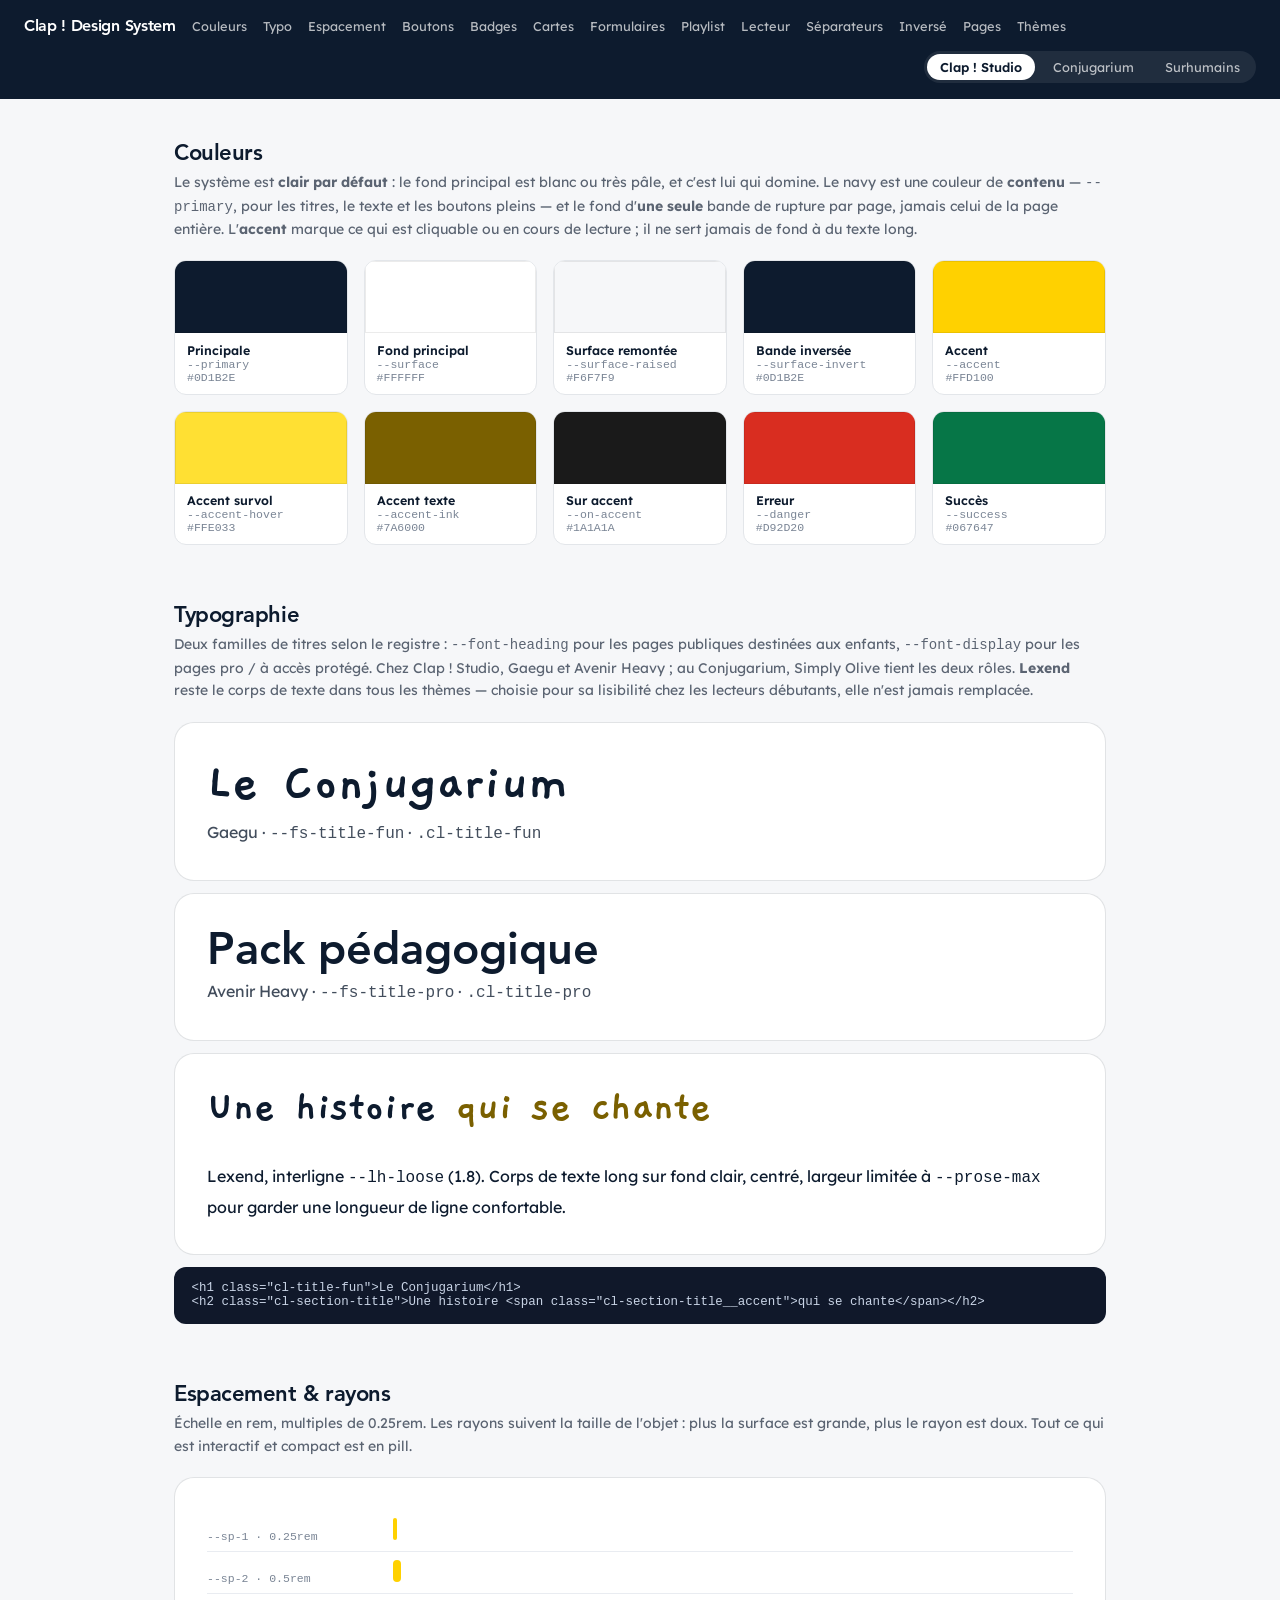
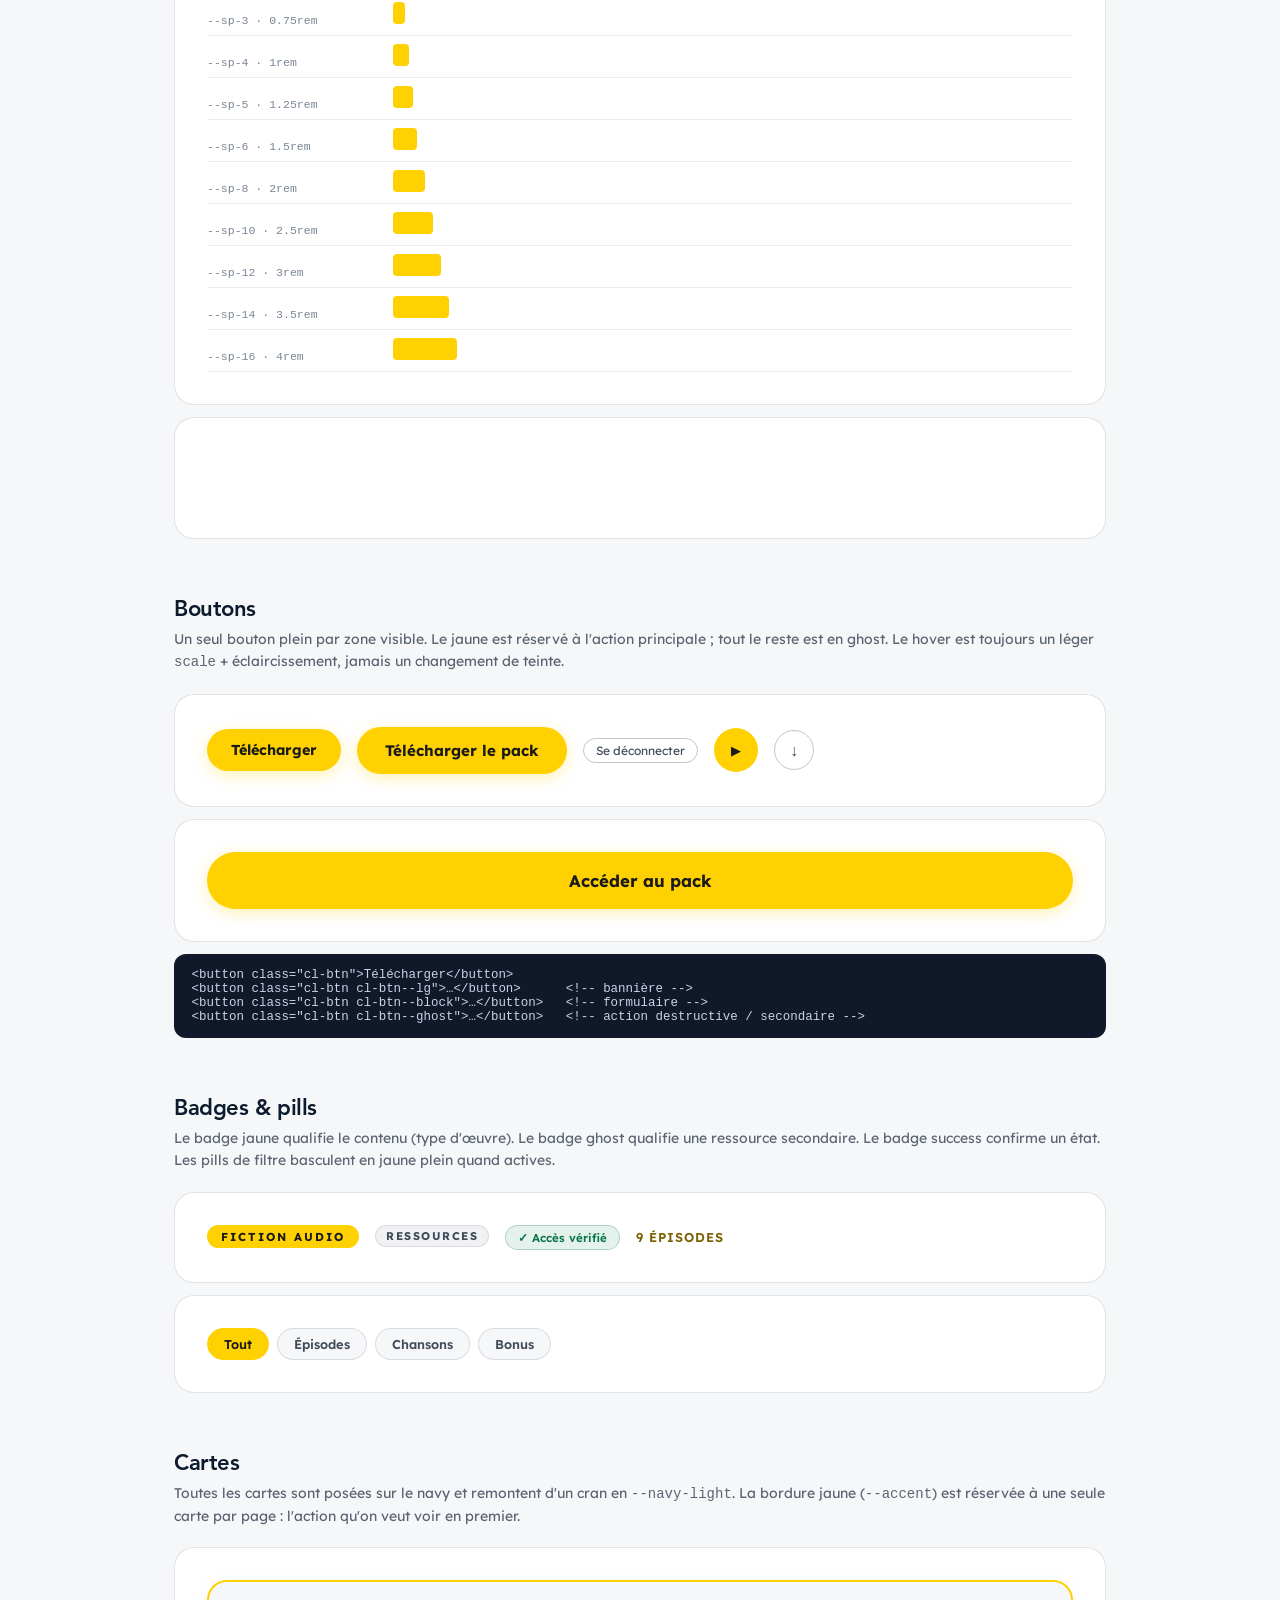
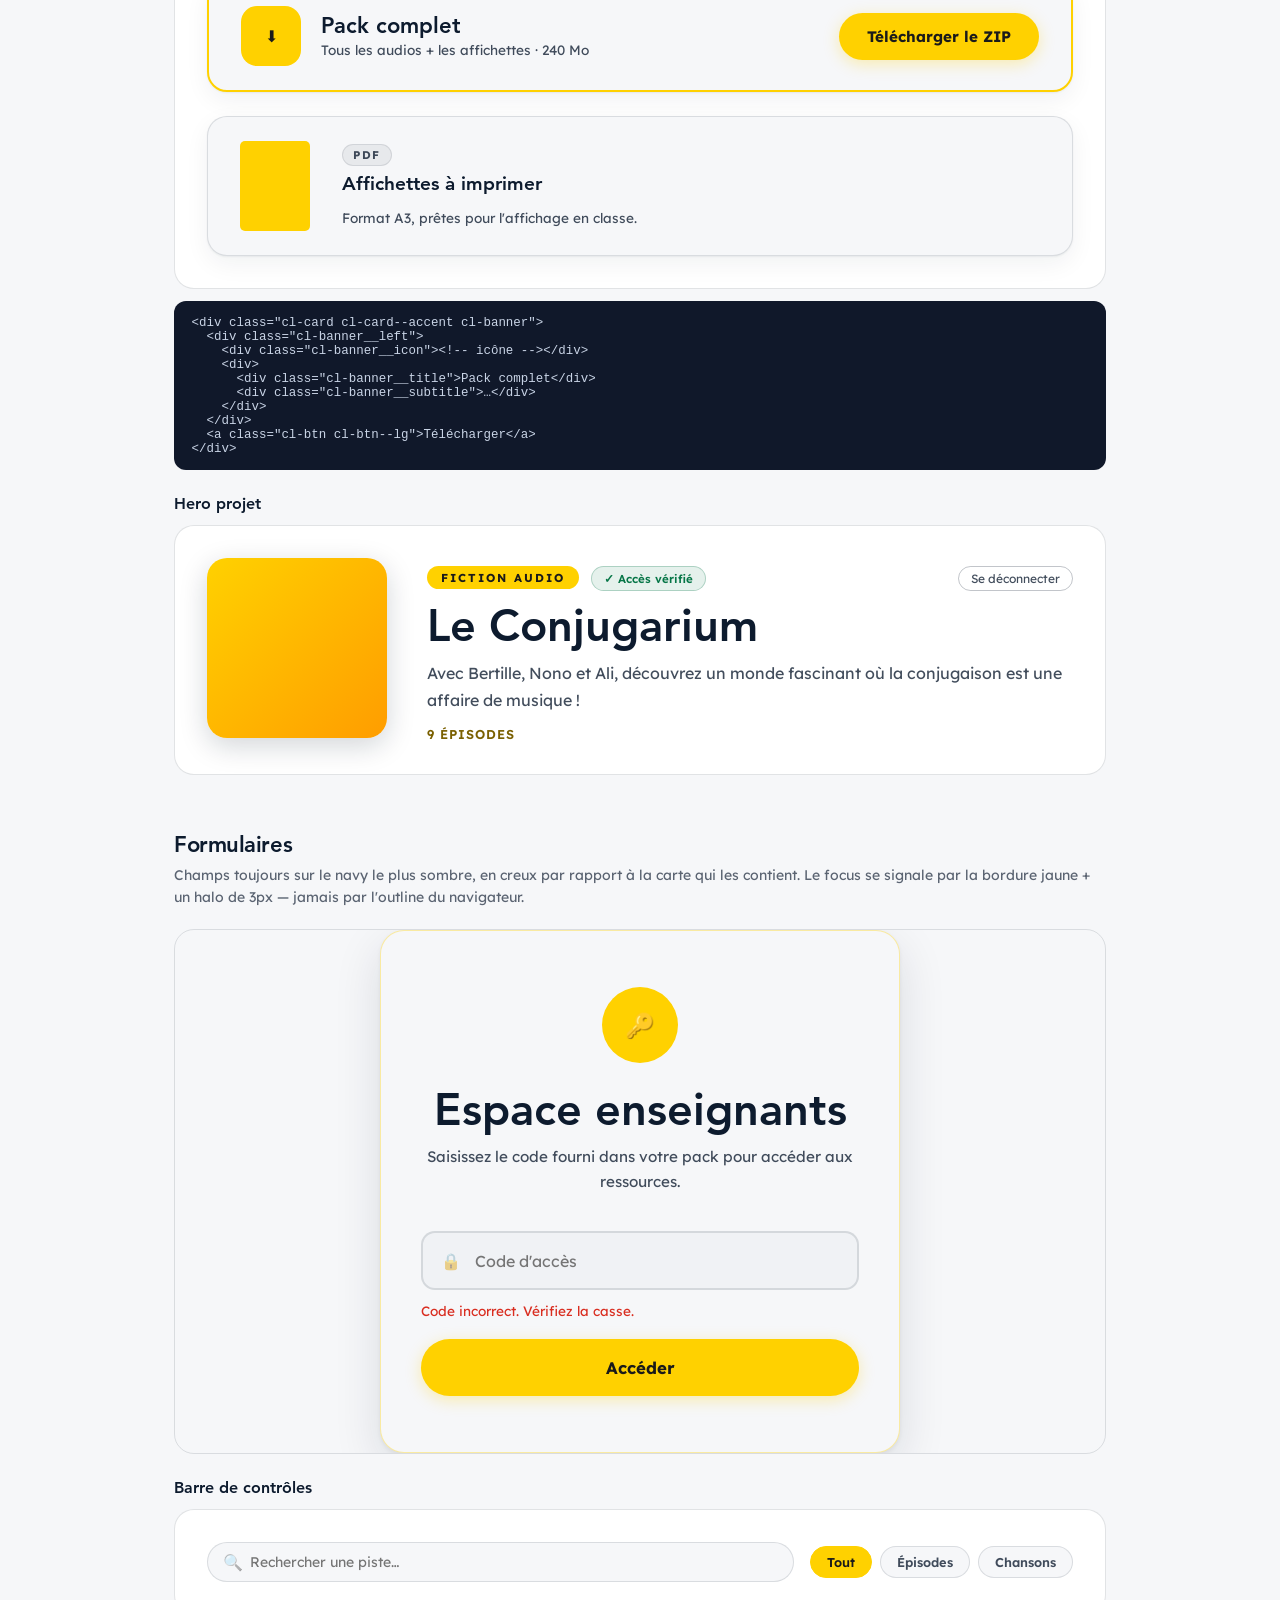
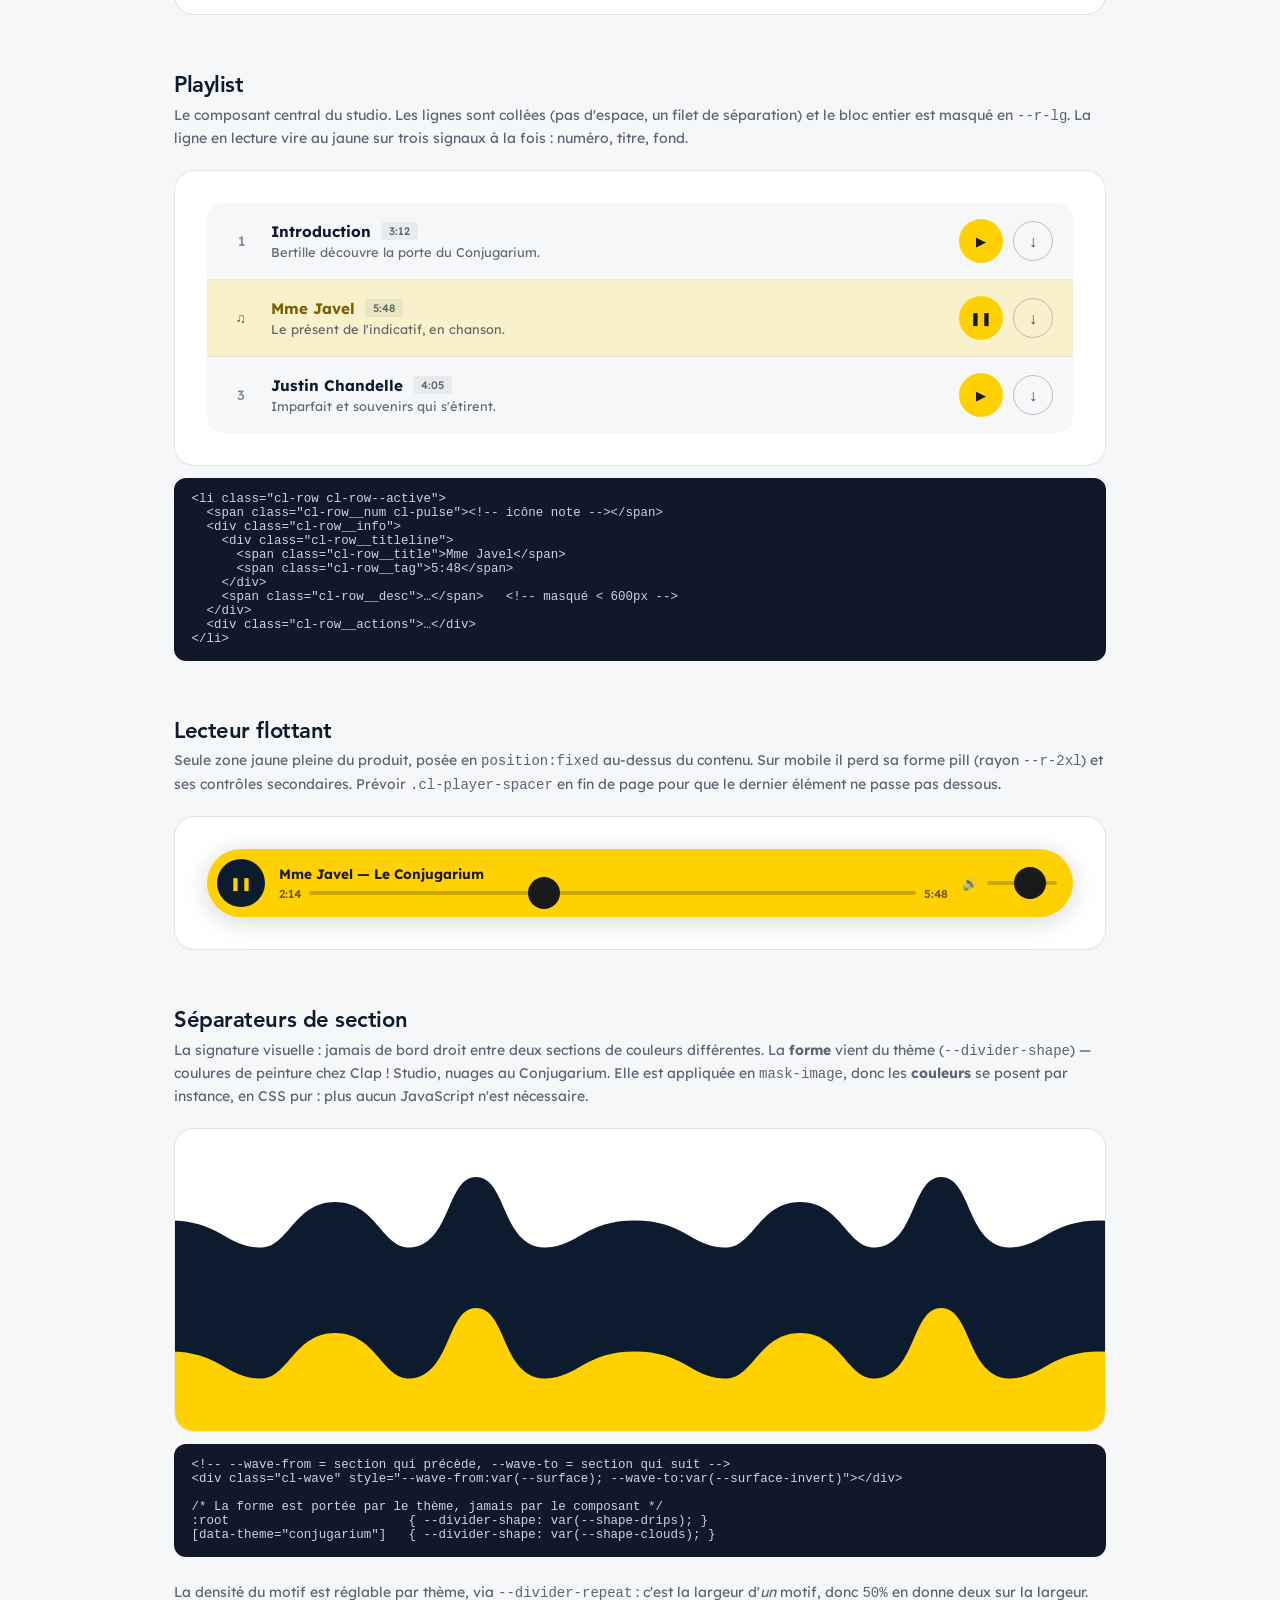
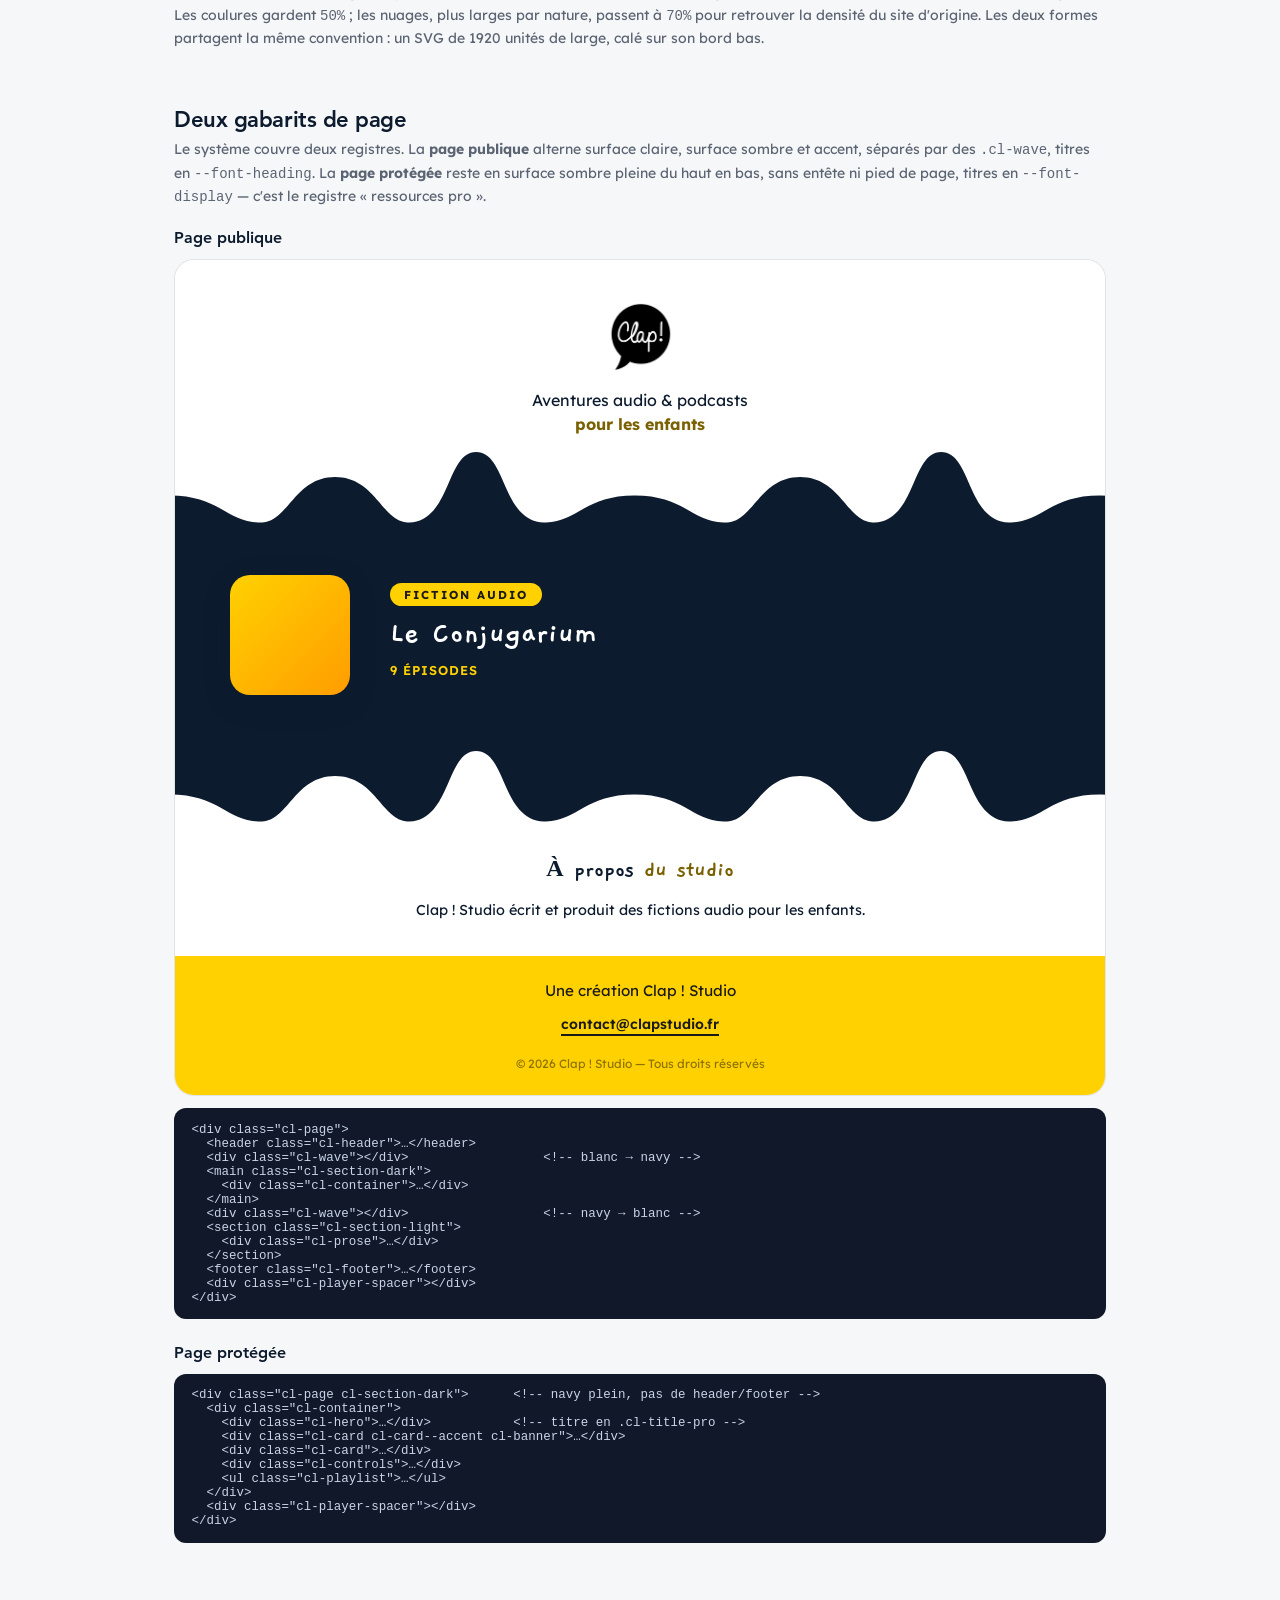
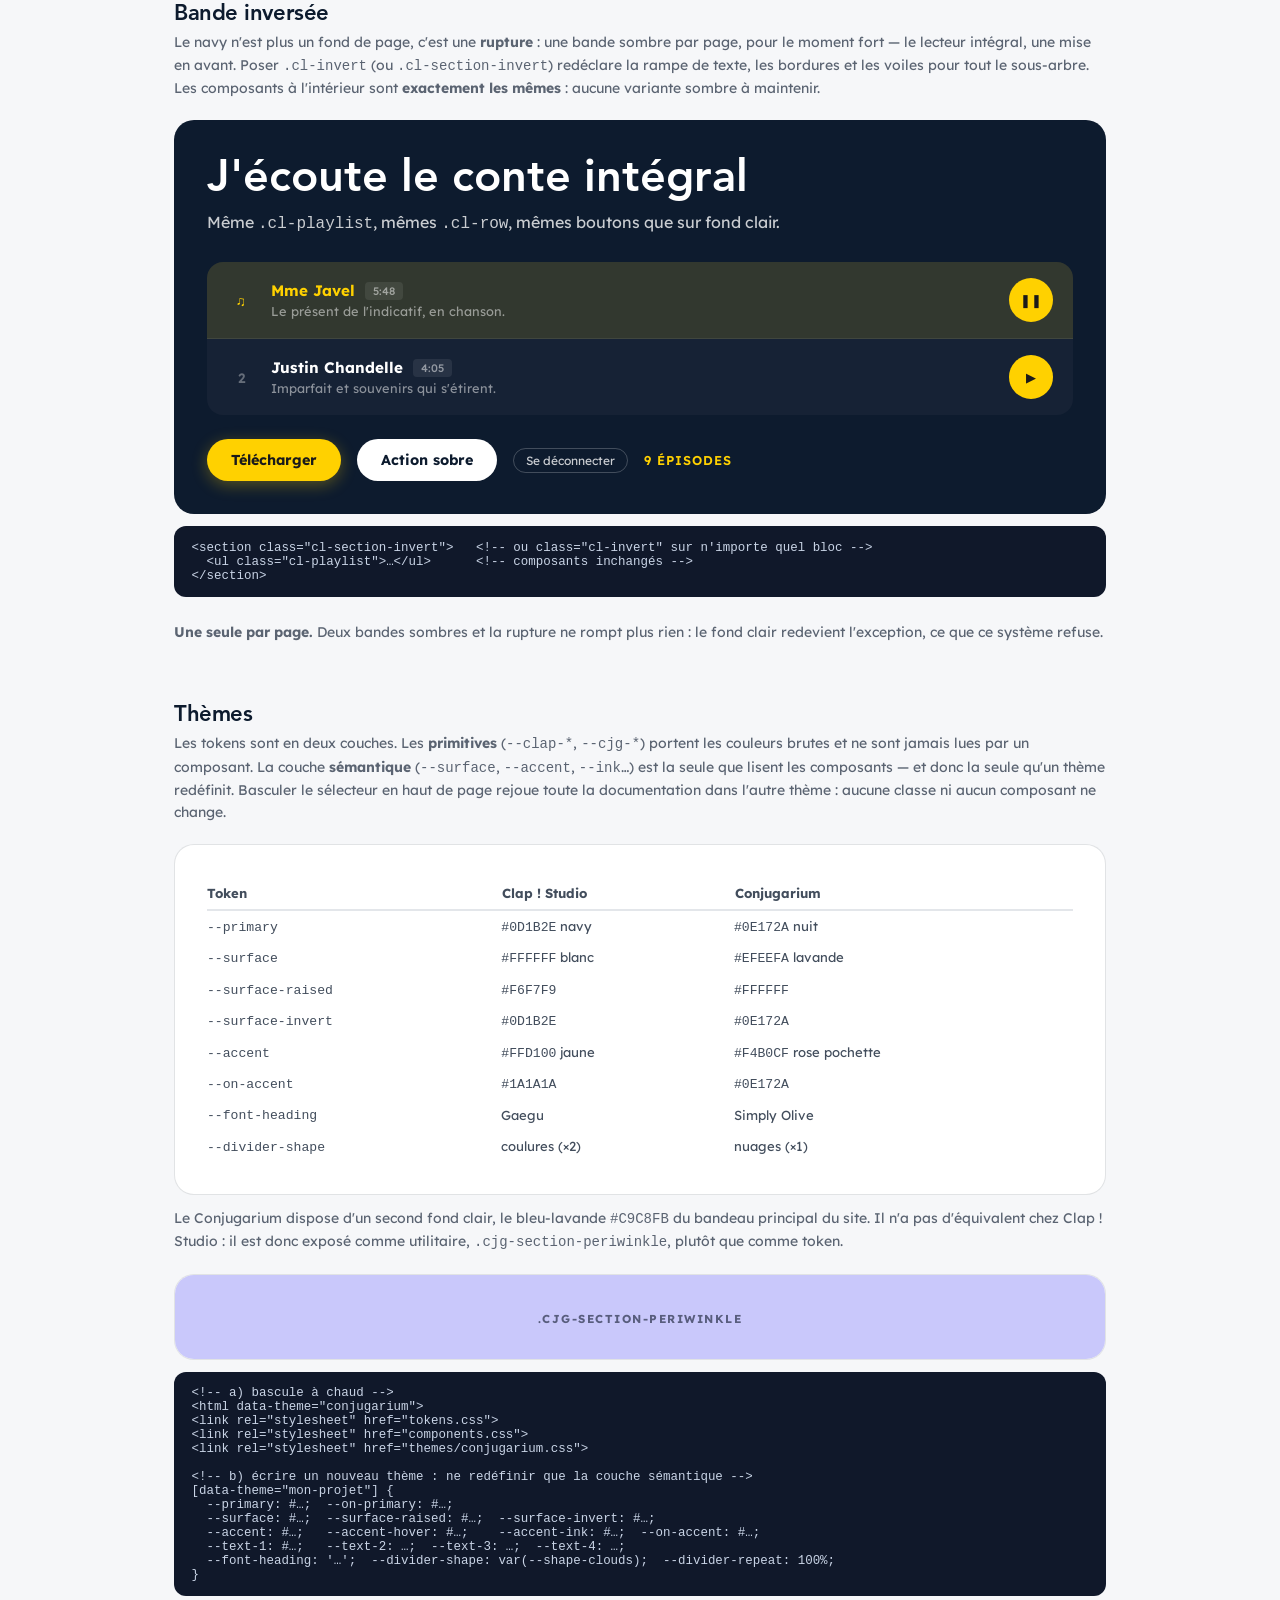
==== index.html @ c5af7ed8 "chore: init design system repo + thème Surhumains Premier commit du design system Clap ! Studio, ser" ====
<!doctype html>
<html lang="fr">
<head>
<meta charset="UTF-8" />
<meta name="viewport" content="width=device-width, initial-scale=1.0" />
<meta name="robots" content="noindex, nofollow" />
<script>
  // Le thème est décidé par l'URL, avant tout rendu :
  //   /             → Clap ! Studio      /conjugarium → Conjugarium
  (function () {
    var slug = location.pathname.replace(/\/+$/, '').split('/').pop().toLowerCase();
    // ?theme= sert de repli quand il n'y a pas de serveur (ouverture en file://)
    var q = (location.search.match(/[?&]theme=([^&]+)/) || [])[1];
    var theme = (q || slug) === 'conjugarium' ? 'conjugarium' : 'clap';
    document.documentElement.dataset.theme = theme;
    document.documentElement.dataset.page = theme;
  })();
</script>
<title>Clap ! Studio — Design System</title>
<meta name="description" content="Design system Clap ! Studio : couleurs, typographie et composants réutilisables pour les minisites et pages du studio." />
<link rel="canonical" href="https://clap-design-system.web.app/clap" />

<!-- Open Graph / partage (Facebook, Slack, iMessage…) -->
<meta property="og:type" content="website" />
<meta property="og:site_name" content="Clap ! Studio" />
<meta property="og:title" content="Clap ! Studio — Design System" />
<meta property="og:description" content="Couleurs, typographie et composants réutilisables pour les minisites et pages du studio." />
<meta property="og:url" content="https://clap-design-system.web.app/clap" />
<meta property="og:image" content="https://clap-design-system.web.app/assets/clap-logo.png" />
<meta property="og:image:width" content="512" />
<meta property="og:image:height" content="512" />

<!-- Twitter / X -->
<meta name="twitter:card" content="summary" />
<meta name="twitter:title" content="Clap ! Studio — Design System" />
<meta name="twitter:description" content="Couleurs, typographie et composants réutilisables pour les minisites et pages du studio." />
<meta name="twitter:image" content="https://clap-design-system.web.app/assets/clap-logo.png" />
<link rel="preconnect" href="https://fonts.googleapis.com" />
<link rel="preconnect" href="https://fonts.gstatic.com" crossorigin />
<link href="https://fonts.googleapis.com/css2?family=Lexend:wght@400;500;600;700&family=Gaegu:wght@700&display=swap" rel="stylesheet" />
<link rel="stylesheet" href="./tokens.css" />
<link rel="stylesheet" href="./components.css" />
<link rel="stylesheet" href="./themes/conjugarium.css" />
<style>
  /* Chrome de la page de styleguide — hors design system */
  body { background: #f6f7f9; }
  .sg-nav {
    position: sticky; top: 0; z-index: 200;
    background: #0D1B2E; color: #fff;
    padding: 1rem 1.5rem;
    display: flex; align-items: center; gap: 1rem; flex-wrap: wrap;
  }
  .sg-nav strong { font-family: 'Avenir Heavy','Lexend',sans-serif; letter-spacing: -0.02em; }
  .sg-nav a { color: rgba(255,255,255,.7); text-decoration: none; font-size: .8rem; }
  .sg-nav a:hover { color: #FFD100; }
  .sg-wrap { max-width: 980px; margin: 0 auto; padding: 2.5rem 1.5rem 6rem; }
  .sg-sec { margin-bottom: 3.5rem; }
  .sg-sec > h2 {
    font-family: 'Avenir Heavy','Lexend',sans-serif; font-size: 1.4rem; color: #0D1B2E;
    letter-spacing: -0.02em; margin-bottom: .35rem;
  }
  .sg-sec > p.sg-note { font-size: .875rem; color: #5b6472; margin-bottom: 1.25rem; line-height: 1.6; }
  .sg-demo {
    background: var(--surface); border: 1px solid var(--border-subtle);
    border-radius: 20px; padding: 2rem; margin-bottom: .75rem;
  }
  /* la bande sombre : .cl-invert pose ses propres tokens */
  .sg-demo--invert { border-color: transparent; }
  .sg-demo--light { background: var(--surface); border: 1px solid var(--border-subtle); }
  .sg-demo--yellow { background: var(--accent); }
  .sg-demo--flow { display: flex; flex-wrap: wrap; gap: 1rem; align-items: center; }
  .sg-demo--pad0 { padding: 0; overflow: hidden; }
  .sg-code {
    font-family: ui-monospace, SFMono-Regular, Menlo, monospace;
    font-size: .78rem; background: #10182a; color: #c9d4e6;
    padding: .9rem 1.1rem; border-radius: 12px; overflow-x: auto;
    white-space: pre; margin-bottom: 1.5rem;
  }
  .sg-swatches { display: grid; grid-template-columns: repeat(auto-fill, minmax(160px, 1fr)); gap: 1rem; }
  .sg-swatch { border: 1px solid #e3e6ea; border-radius: 12px; overflow: hidden; background: #fff; }
  .sg-swatch__chip { height: 72px; }
  .sg-swatch__body { padding: .6rem .75rem; }
  .sg-swatch__name { font-size: .78rem; font-weight: 600; color: #0D1B2E; }
  .sg-swatch__val { font-size: .72rem; color: #7a8595; font-family: ui-monospace, monospace; }
  .sg-scale-row { display: flex; align-items: baseline; gap: 1rem; padding: .5rem 0; border-bottom: 1px solid #e9ecf1; }
  .sg-scale-row code { font-size: .72rem; color: #7a8595; width: 170px; flex-shrink: 0; font-family: ui-monospace, monospace; }
  .sg-bar { height: 22px; background: var(--accent); border-radius: 4px; }
  .sg-theme { margin-left: auto; display: flex; gap: .35rem; background: rgba(255,255,255,.08); padding: 3px; border-radius: 50px; }
  .sg-theme__btn {
    border: none; background: transparent; color: rgba(255,255,255,.65);
    font: inherit; font-size: .75rem; padding: .3rem .8rem; border-radius: 50px;
    cursor: pointer; text-decoration: none; display: inline-block;
  }
  .sg-nav .sg-theme__btn--on { background: #fff; color: #0D1B2E; font-weight: 600; }
  @media (max-width: 600px) { .sg-demo { padding: 1.25rem; } .sg-theme { margin-left: 0; } }
</style>
</head>
<body>

<nav class="sg-nav">
  <strong>Clap ! Design System</strong>
  <a href="#couleurs">Couleurs</a>
  <a href="#typo">Typo</a>
  <a href="#espacement">Espacement</a>
  <a href="#boutons">Boutons</a>
  <a href="#badges">Badges</a>
  <a href="#cartes">Cartes</a>
  <a href="#formulaires">Formulaires</a>
  <a href="#playlist">Playlist</a>
  <a href="#player">Lecteur</a>
  <a href="#wave">Séparateurs</a>
  <a href="#invert">Inversé</a>
  <a href="#pages">Pages</a>
  <a href="#themes">Thèmes</a>
  <div class="sg-theme">
    <a class="sg-theme__btn" href="/clap" data-page-link="clap">Clap ! Studio</a>
    <a class="sg-theme__btn" href="/conjugarium" data-page-link="conjugarium">Conjugarium</a>
    <a class="sg-theme__btn" href="/surhumains" data-page-link="surhumains">Surhumains</a>
  </div>
</nav>

<div class="sg-wrap">

<!-- ══════════ COULEURS ══════════ -->
<section class="sg-sec" id="couleurs">
  <h2>Couleurs</h2>
  <p class="sg-note">Le système est <strong>clair par défaut</strong> : le fond principal est blanc ou très pâle, et c'est lui qui domine. Le navy est une couleur de <strong>contenu</strong> — <code>--primary</code>, pour les titres, le texte et les boutons pleins — et le fond d'<strong>une seule</strong> bande de rupture par page, jamais celui de la page entière. L'<strong>accent</strong> marque ce qui est cliquable ou en cours de lecture ; il ne sert jamais de fond à du texte long.</p>
  <div class="sg-swatches" id="sg-swatches"></div>
</section>

<!-- ══════════ TYPOGRAPHIE ══════════ -->
<section class="sg-sec" id="typo">
  <h2>Typographie</h2>
  <p class="sg-note">Deux familles de titres selon le registre : <code>--font-heading</code> pour les pages publiques destinées aux enfants, <code>--font-display</code> pour les pages pro / à accès protégé. Chez Clap ! Studio, Gaegu et Avenir Heavy ; au Conjugarium, Simply Olive tient les deux rôles. <strong>Lexend</strong> reste le corps de texte dans tous les thèmes — choisie pour sa lisibilité chez les lecteurs débutants, elle n'est jamais remplacée.</p>
  <div class="sg-demo">
    <h1 class="cl-title-fun">Le Conjugarium</h1>
    <p class="cl-desc" style="margin-top:.5rem"><span data-font-of=".cl-title-fun">—</span> · <code>--fs-title-fun</code> · <code>.cl-title-fun</code></p>
  </div>
  <div class="sg-demo">
    <h1 class="cl-title-pro">Pack pédagogique</h1>
    <p class="cl-desc" style="margin-top:.5rem"><span data-font-of=".cl-title-pro">—</span> · <code>--fs-title-pro</code> · <code>.cl-title-pro</code></p>
  </div>
  <div class="sg-demo sg-demo--light">
    <h2 class="cl-section-title">Une histoire <span class="cl-section-title__accent">qui se chante</span></h2>
    <p class="cl-text"><span data-font-of=".cl-text">—</span>, interligne <code>--lh-loose</code> (1.8). Corps de texte long sur fond clair, centré, largeur limitée à <code>--prose-max</code> pour garder une longueur de ligne confortable.</p>
  </div>
  <div class="sg-code">&lt;h1 class="cl-title-fun"&gt;Le Conjugarium&lt;/h1&gt;
&lt;h2 class="cl-section-title"&gt;Une histoire &lt;span class="cl-section-title__accent"&gt;qui se chante&lt;/span&gt;&lt;/h2&gt;</div>
</section>

<!-- ══════════ ESPACEMENT & RAYONS ══════════ -->
<section class="sg-sec" id="espacement">
  <h2>Espacement &amp; rayons</h2>
  <p class="sg-note">Échelle en rem, multiples de 0.25rem. Les rayons suivent la taille de l'objet : plus la surface est grande, plus le rayon est doux. Tout ce qui est interactif et compact est en pill.</p>
  <div class="sg-demo sg-demo--light" id="sg-scale"></div>
  <div class="sg-demo sg-demo--flow sg-demo--light">
    <div style="width:80px;height:56px;background:var(--surface);border-radius:var(--r-md)"></div>
    <div style="width:80px;height:56px;background:var(--surface);border-radius:var(--r-lg)"></div>
    <div style="width:80px;height:56px;background:var(--surface);border-radius:var(--r-xl)"></div>
    <div style="width:80px;height:56px;background:var(--surface);border-radius:var(--r-2xl)"></div>
    <div style="width:120px;height:56px;background:var(--surface);border-radius:var(--r-pill)"></div>
    <div style="width:56px;height:56px;background:var(--surface);border-radius:var(--r-round)"></div>
  </div>
</section>

<!-- ══════════ BOUTONS ══════════ -->
<section class="sg-sec" id="boutons">
  <h2>Boutons</h2>
  <p class="sg-note">Un seul bouton plein par zone visible. Le jaune est réservé à l'action principale ; tout le reste est en ghost. Le hover est toujours un léger <code>scale</code> + éclaircissement, jamais un changement de teinte.</p>
  <div class="sg-demo sg-demo--flow sg-demo--light">
    <button class="cl-btn">Télécharger</button>
    <button class="cl-btn cl-btn--lg">Télécharger le pack</button>
    <button class="cl-btn cl-btn--ghost">Se déconnecter</button>
    <button class="cl-icon-btn" aria-label="Lecture">▶</button>
    <a class="cl-icon-btn cl-icon-btn--outline" href="#" aria-label="Télécharger">↓</a>
  </div>
  <div class="sg-demo"><button class="cl-btn cl-btn--block">Accéder au pack</button></div>
  <div class="sg-code">&lt;button class="cl-btn"&gt;Télécharger&lt;/button&gt;
&lt;button class="cl-btn cl-btn--lg"&gt;…&lt;/button&gt;      &lt;!-- bannière --&gt;
&lt;button class="cl-btn cl-btn--block"&gt;…&lt;/button&gt;   &lt;!-- formulaire --&gt;
&lt;button class="cl-btn cl-btn--ghost"&gt;…&lt;/button&gt;   &lt;!-- action destructive / secondaire --&gt;</div>
</section>

<!-- ══════════ BADGES ══════════ -->
<section class="sg-sec" id="badges">
  <h2>Badges &amp; pills</h2>
  <p class="sg-note">Le badge jaune qualifie le contenu (type d'œuvre). Le badge ghost qualifie une ressource secondaire. Le badge success confirme un état. Les pills de filtre basculent en jaune plein quand actives.</p>
  <div class="sg-demo sg-demo--flow sg-demo--light">
    <span class="cl-badge">Fiction audio</span>
    <span class="cl-badge cl-badge--ghost">Ressources</span>
    <span class="cl-badge cl-badge--success">✓ Accès vérifié</span>
    <span class="cl-meta">9 épisodes</span>
  </div>
  <div class="sg-demo">
    <div class="cl-pills">
      <button class="cl-pill cl-pill--active">Tout</button>
      <button class="cl-pill">Épisodes</button>
      <button class="cl-pill">Chansons</button>
      <button class="cl-pill">Bonus</button>
    </div>
  </div>
</section>

<!-- ══════════ CARTES ══════════ -->
<section class="sg-sec" id="cartes">
  <h2>Cartes</h2>
  <p class="sg-note">Toutes les cartes sont posées sur le navy et remontent d'un cran en <code>--navy-light</code>. La bordure jaune (<code>--accent</code>) est réservée à une seule carte par page : l'action qu'on veut voir en premier.</p>

  <div class="sg-demo">
    <div class="cl-card cl-card--accent cl-banner" style="margin-bottom:1.5rem">
      <div class="cl-banner__left">
        <div class="cl-banner__icon">⬇</div>
        <div>
          <div class="cl-banner__title">Pack complet</div>
          <div class="cl-banner__subtitle">Tous les audios + les affichettes · 240 Mo</div>
        </div>
      </div>
      <a class="cl-btn cl-btn--lg" href="#">Télécharger le ZIP</a>
    </div>

    <div class="cl-card" style="display:flex;align-items:center;gap:2rem">
      <div style="width:70px;height:90px;background:var(--accent);border-radius:5px;flex-shrink:0"></div>
      <div style="display:flex;flex-direction:column;gap:.5rem">
        <span class="cl-badge cl-badge--ghost">PDF</span>
        <div class="cl-banner__title" style="font-size:var(--fs-lg)">Affichettes à imprimer</div>
        <p class="cl-desc" style="font-size:.85rem">Format A3, prêtes pour l'affichage en classe.</p>
      </div>
    </div>
  </div>
  <div class="sg-code">&lt;div class="cl-card cl-card--accent cl-banner"&gt;
  &lt;div class="cl-banner__left"&gt;
    &lt;div class="cl-banner__icon"&gt;&lt;!-- icône --&gt;&lt;/div&gt;
    &lt;div&gt;
      &lt;div class="cl-banner__title"&gt;Pack complet&lt;/div&gt;
      &lt;div class="cl-banner__subtitle"&gt;…&lt;/div&gt;
    &lt;/div&gt;
  &lt;/div&gt;
  &lt;a class="cl-btn cl-btn--lg"&gt;Télécharger&lt;/a&gt;
&lt;/div&gt;</div>

  <h3 style="font-family:'Avenir Heavy','Lexend',sans-serif;font-size:1rem;color:#0D1B2E;margin-bottom:.75rem">Hero projet</h3>
  <div class="sg-demo">
    <div class="cl-hero" style="margin-bottom:0">
      <div class="cl-hero__cover" style="background:linear-gradient(135deg,var(--accent),#ff9d00)"></div>
      <div class="cl-hero__info">
        <div class="cl-hero__badges">
          <span class="cl-badge">Fiction audio</span>
          <span class="cl-badge cl-badge--success">✓ Accès vérifié</span>
          <button class="cl-btn cl-btn--ghost">Se déconnecter</button>
        </div>
        <h1 class="cl-title-pro">Le Conjugarium</h1>
        <p class="cl-desc">Avec Bertille, Nono et Ali, découvrez un monde fascinant où la conjugaison est une affaire de musique !</p>
        <span class="cl-meta">9 épisodes</span>
      </div>
    </div>
  </div>
</section>

<!-- ══════════ FORMULAIRES ══════════ -->
<section class="sg-sec" id="formulaires">
  <h2>Formulaires</h2>
  <p class="sg-note">Champs toujours sur le navy le plus sombre, en creux par rapport à la carte qui les contient. Le focus se signale par la bordure jaune + un halo de 3px — jamais par l'outline du navigateur.</p>
  <div class="sg-demo sg-demo--pad0" style="background:transparent">
    <div class="cl-card cl-card--auth" style="margin:0 auto">
      <div style="width:76px;height:76px;margin:0 auto 1.5rem;border-radius:50%;background:var(--accent);color:var(--on-accent);display:flex;align-items:center;justify-content:center;box-shadow:var(--shadow-yellow-lg);font-size:1.5rem">🔑</div>
      <h2 class="cl-title-pro" style="margin:.75rem 0">Espace enseignants</h2>
      <p class="cl-desc" style="font-size:.95rem;margin-bottom:2.25rem">Saisissez le code fourni dans votre pack pour accéder aux ressources.</p>
      <form class="cl-form" onsubmit="return false">
        <div class="cl-field">
          <span class="cl-field__icon">🔒</span>
          <input class="cl-input" type="password" placeholder="Code d'accès" />
        </div>
        <p class="cl-error">Code incorrect. Vérifiez la casse.</p>
        <button class="cl-btn cl-btn--block" type="submit">Accéder</button>
      </form>
    </div>
  </div>

  <h3 style="font-family:'Avenir Heavy','Lexend',sans-serif;font-size:1rem;color:#0D1B2E;margin:1.5rem 0 .75rem">Barre de contrôles</h3>
  <div class="sg-demo">
    <div class="cl-controls" style="margin-bottom:0">
      <div class="cl-search">
        <span class="cl-search__icon">🔍</span>
        <input class="cl-search__input" type="search" placeholder="Rechercher une piste…" />
      </div>
      <div class="cl-pills">
        <button class="cl-pill cl-pill--active">Tout</button>
        <button class="cl-pill">Épisodes</button>
        <button class="cl-pill">Chansons</button>
      </div>
    </div>
  </div>
</section>

<!-- ══════════ PLAYLIST ══════════ -->
<section class="sg-sec" id="playlist">
  <h2>Playlist</h2>
  <p class="sg-note">Le composant central du studio. Les lignes sont collées (pas d'espace, un filet de séparation) et le bloc entier est masqué en <code>--r-lg</code>. La ligne en lecture vire au jaune sur trois signaux à la fois : numéro, titre, fond.</p>
  <div class="sg-demo">
    <ul class="cl-playlist" style="margin-bottom:0">
      <li class="cl-row">
        <span class="cl-row__num">1</span>
        <div class="cl-row__info">
          <div class="cl-row__titleline">
            <span class="cl-row__title">Introduction</span>
            <span class="cl-row__tag">3:12</span>
          </div>
          <span class="cl-row__desc">Bertille découvre la porte du Conjugarium.</span>
        </div>
        <div class="cl-row__actions">
          <button class="cl-icon-btn" aria-label="Lecture">▶</button>
          <a class="cl-icon-btn cl-icon-btn--outline" href="#" aria-label="Télécharger">↓</a>
        </div>
      </li>
      <li class="cl-row cl-row--active">
        <span class="cl-row__num cl-pulse">♫</span>
        <div class="cl-row__info">
          <div class="cl-row__titleline">
            <span class="cl-row__title">Mme Javel</span>
            <span class="cl-row__tag">5:48</span>
          </div>
          <span class="cl-row__desc">Le présent de l'indicatif, en chanson.</span>
        </div>
        <div class="cl-row__actions">
          <button class="cl-icon-btn" aria-label="Pause">❚❚</button>
          <a class="cl-icon-btn cl-icon-btn--outline" href="#" aria-label="Télécharger">↓</a>
        </div>
      </li>
      <li class="cl-row">
        <span class="cl-row__num">3</span>
        <div class="cl-row__info">
          <div class="cl-row__titleline">
            <span class="cl-row__title">Justin Chandelle</span>
            <span class="cl-row__tag">4:05</span>
          </div>
          <span class="cl-row__desc">Imparfait et souvenirs qui s'étirent.</span>
        </div>
        <div class="cl-row__actions">
          <button class="cl-icon-btn" aria-label="Lecture">▶</button>
          <a class="cl-icon-btn cl-icon-btn--outline" href="#" aria-label="Télécharger">↓</a>
        </div>
      </li>
    </ul>
  </div>
  <div class="sg-code">&lt;li class="cl-row cl-row--active"&gt;
  &lt;span class="cl-row__num cl-pulse"&gt;&lt;!-- icône note --&gt;&lt;/span&gt;
  &lt;div class="cl-row__info"&gt;
    &lt;div class="cl-row__titleline"&gt;
      &lt;span class="cl-row__title"&gt;Mme Javel&lt;/span&gt;
      &lt;span class="cl-row__tag"&gt;5:48&lt;/span&gt;
    &lt;/div&gt;
    &lt;span class="cl-row__desc"&gt;…&lt;/span&gt;   &lt;!-- masqué &lt; 600px --&gt;
  &lt;/div&gt;
  &lt;div class="cl-row__actions"&gt;…&lt;/div&gt;
&lt;/li&gt;</div>
</section>

<!-- ══════════ LECTEUR ══════════ -->
<section class="sg-sec" id="player">
  <h2>Lecteur flottant</h2>
  <p class="sg-note">Seule zone jaune pleine du produit, posée en <code>position:fixed</code> au-dessus du contenu. Sur mobile il perd sa forme pill (rayon <code>--r-2xl</code>) et ses contrôles secondaires. Prévoir <code>.cl-player-spacer</code> en fin de page pour que le dernier élément ne passe pas dessous.</p>
  <div class="sg-demo sg-demo--light">
    <div class="cl-player" style="position:static;transform:none;width:100%">
      <div class="cl-player__inner">
        <button class="cl-player__play" aria-label="Pause">❚❚</button>
        <div class="cl-player__meta">
          <div class="cl-player__title">Mme Javel — Le Conjugarium</div>
          <div class="cl-player__progress">
            <span class="cl-player__time">2:14</span>
            <input class="cl-range" type="range" value="38" aria-label="Progression" />
            <span class="cl-player__time">5:48</span>
          </div>
        </div>
        <div class="cl-player__side">
          <button class="cl-player__iconbtn" aria-label="Volume">🔊</button>
          <input class="cl-range cl-range--volume" type="range" value="70" aria-label="Volume" />
        </div>
      </div>
    </div>
  </div>
</section>

<!-- ══════════ COULURES ══════════ -->
<section class="sg-sec" id="wave">
  <h2>Séparateurs de section</h2>
  <p class="sg-note">La signature visuelle : jamais de bord droit entre deux sections de couleurs différentes. La <strong>forme</strong> vient du thème (<code>--divider-shape</code>) — coulures de peinture chez Clap ! Studio, nuages au Conjugarium. Elle est appliquée en <code>mask-image</code>, donc les <strong>couleurs</strong> se posent par instance, en CSS pur : plus aucun JavaScript n'est nécessaire.</p>
  <div class="sg-demo sg-demo--pad0 sg-demo--light">
    <div style="background:var(--surface);height:48px"></div>
    <div class="cl-wave" style="--wave-from:var(--surface); --wave-to:var(--surface-invert)"></div>
    <div style="background:var(--surface-invert);height:56px"></div>
    <div class="cl-wave" style="--wave-from:var(--surface-invert); --wave-to:var(--accent)"></div>
    <div style="background:var(--accent);height:48px"></div>
  </div>
  <div class="sg-code">&lt;!-- --wave-from = section qui précède, --wave-to = section qui suit --&gt;
&lt;div class="cl-wave" style="--wave-from:var(--surface); --wave-to:var(--surface-invert)"&gt;&lt;/div&gt;

/* La forme est portée par le thème, jamais par le composant */
:root                        { --divider-shape: var(--shape-drips); }
[data-theme="conjugarium"]   { --divider-shape: var(--shape-clouds); }</div>
  <p class="sg-note">La densité du motif est réglable par thème, via <code>--divider-repeat</code> : c'est la largeur d'<em>un</em> motif, donc <code>50%</code> en donne deux sur la largeur. Les coulures gardent <code>50%</code> ; les nuages, plus larges par nature, passent à <code>70%</code> pour retrouver la densité du site d'origine. Les deux formes partagent la même convention : un SVG de 1920 unités de large, calé sur son bord bas.</p>
</section>

<!-- ══════════ PAGES ══════════ -->
<section class="sg-sec" id="pages">
  <h2>Deux gabarits de page</h2>
  <p class="sg-note">Le système couvre deux registres. La <strong>page publique</strong> alterne surface claire, surface sombre et accent, séparés par des <code>.cl-wave</code>, titres en <code>--font-heading</code>. La <strong>page protégée</strong> reste en surface sombre pleine du haut en bas, sans entête ni pied de page, titres en <code>--font-display</code> — c'est le registre « ressources pro ».</p>

  <h3 style="font-family:'Avenir Heavy','Lexend',sans-serif;font-size:1rem;color:#0D1B2E;margin-bottom:.75rem">Page publique</h3>
  <div class="sg-demo sg-demo--pad0 sg-demo--light">
    <header class="cl-header" style="padding-bottom:1rem;background:var(--surface)">
      <img src="./assets/clap-logo.png" alt="Clap !" width="72" height="72" />
      <p class="cl-tagline">Aventures audio &amp; podcasts<br /><span class="cl-tagline__accent">pour les enfants</span></p>
    </header>
    <div class="cl-wave" style="--wave-from:var(--surface); --wave-to:var(--surface-invert)"></div>
    <div class="cl-section-invert cl-invert" style="padding-bottom:2rem">
      <div class="cl-container">
        <div class="cl-hero" style="margin-bottom:1.5rem">
          <div class="cl-hero__cover" style="width:120px;height:120px;background:linear-gradient(135deg,var(--accent),#ff9d00)"></div>
          <div class="cl-hero__info">
            <span class="cl-badge">Fiction audio</span>
            <h1 class="cl-title-fun" style="font-size:2rem">Le Conjugarium</h1>
            <span class="cl-meta">9 épisodes</span>
          </div>
        </div>
      </div>
    </div>
    <div class="cl-wave" style="--wave-from:var(--surface-invert); --wave-to:var(--surface)"></div>
    <section class="cl-section-light" style="padding:2rem 1.5rem">
      <div class="cl-prose">
        <h2 class="cl-section-title" style="font-size:1.5rem;margin-bottom:1rem">À propos <span class="cl-section-title__accent">du studio</span></h2>
        <p class="cl-text" style="font-size:.9rem">Clap ! Studio écrit et produit des fictions audio pour les enfants.</p>
      </div>
    </section>
    <footer class="cl-footer" style="padding:1.5rem 1rem">
      <p class="cl-footer__tagline">Une création Clap ! Studio</p>
      <a class="cl-footer__link" href="#">contact@clapstudio.fr</a>
      <p class="cl-footer__legal">© 2026 Clap ! Studio — Tous droits réservés</p>
    </footer>
  </div>
  <div class="sg-code">&lt;div class="cl-page"&gt;
  &lt;header class="cl-header"&gt;…&lt;/header&gt;
  &lt;div class="cl-wave"&gt;&lt;/div&gt;                  &lt;!-- blanc → navy --&gt;
  &lt;main class="cl-section-dark"&gt;
    &lt;div class="cl-container"&gt;…&lt;/div&gt;
  &lt;/main&gt;
  &lt;div class="cl-wave"&gt;&lt;/div&gt;                  &lt;!-- navy → blanc --&gt;
  &lt;section class="cl-section-light"&gt;
    &lt;div class="cl-prose"&gt;…&lt;/div&gt;
  &lt;/section&gt;
  &lt;footer class="cl-footer"&gt;…&lt;/footer&gt;
  &lt;div class="cl-player-spacer"&gt;&lt;/div&gt;
&lt;/div&gt;</div>

  <h3 style="font-family:'Avenir Heavy','Lexend',sans-serif;font-size:1rem;color:#0D1B2E;margin-bottom:.75rem">Page protégée</h3>
  <div class="sg-code">&lt;div class="cl-page cl-section-dark"&gt;      &lt;!-- navy plein, pas de header/footer --&gt;
  &lt;div class="cl-container"&gt;
    &lt;div class="cl-hero"&gt;…&lt;/div&gt;           &lt;!-- titre en .cl-title-pro --&gt;
    &lt;div class="cl-card cl-card--accent cl-banner"&gt;…&lt;/div&gt;
    &lt;div class="cl-card"&gt;…&lt;/div&gt;
    &lt;div class="cl-controls"&gt;…&lt;/div&gt;
    &lt;ul class="cl-playlist"&gt;…&lt;/ul&gt;
  &lt;/div&gt;
  &lt;div class="cl-player-spacer"&gt;&lt;/div&gt;
&lt;/div&gt;</div>
</section>

<!-- ══════════ BANDE INVERSÉE ══════════ -->
<section class="sg-sec" id="invert">
  <h2>Bande inversée</h2>
  <p class="sg-note">Le navy n'est plus un fond de page, c'est une <strong>rupture</strong> : une bande sombre par page, pour le moment fort — le lecteur intégral, une mise en avant. Poser <code>.cl-invert</code> (ou <code>.cl-section-invert</code>) redéclare la rampe de texte, les bordures et les voiles pour tout le sous-arbre. Les composants à l'intérieur sont <strong>exactement les mêmes</strong> : aucune variante sombre à maintenir.</p>

  <div class="sg-demo sg-demo--invert cl-invert" style="border-radius:20px">
    <h2 class="cl-title-pro" style="margin-bottom:.75rem">J'écoute le conte intégral</h2>
    <p class="cl-desc" style="margin-bottom:1.5rem">Même <code>.cl-playlist</code>, mêmes <code>.cl-row</code>, mêmes boutons que sur fond clair.</p>
    <ul class="cl-playlist" style="margin-bottom:1.5rem">
      <li class="cl-row cl-row--active">
        <span class="cl-row__num cl-pulse">♫</span>
        <div class="cl-row__info">
          <div class="cl-row__titleline"><span class="cl-row__title">Mme Javel</span><span class="cl-row__tag">5:48</span></div>
          <span class="cl-row__desc">Le présent de l'indicatif, en chanson.</span>
        </div>
        <div class="cl-row__actions"><button class="cl-icon-btn" aria-label="Pause">❚❚</button></div>
      </li>
      <li class="cl-row">
        <span class="cl-row__num">2</span>
        <div class="cl-row__info">
          <div class="cl-row__titleline"><span class="cl-row__title">Justin Chandelle</span><span class="cl-row__tag">4:05</span></div>
          <span class="cl-row__desc">Imparfait et souvenirs qui s'étirent.</span>
        </div>
        <div class="cl-row__actions"><button class="cl-icon-btn" aria-label="Lecture">▶</button></div>
      </li>
    </ul>
    <div style="display:flex;gap:1rem;flex-wrap:wrap;align-items:center">
      <button class="cl-btn">Télécharger</button>
      <button class="cl-btn cl-btn--primary">Action sobre</button>
      <button class="cl-btn cl-btn--ghost">Se déconnecter</button>
      <span class="cl-meta">9 épisodes</span>
    </div>
  </div>
  <div class="sg-code">&lt;section class="cl-section-invert"&gt;   &lt;!-- ou class="cl-invert" sur n'importe quel bloc --&gt;
  &lt;ul class="cl-playlist"&gt;…&lt;/ul&gt;      &lt;!-- composants inchangés --&gt;
&lt;/section&gt;</div>
  <p class="sg-note"><strong>Une seule par page.</strong> Deux bandes sombres et la rupture ne rompt plus rien : le fond clair redevient l'exception, ce que ce système refuse.</p>
</section>

<!-- ══════════ THÈMES ══════════ -->
<section class="sg-sec" id="themes">
  <h2>Thèmes</h2>
  <p class="sg-note">Les tokens sont en deux couches. Les <strong>primitives</strong> (<code>--clap-*</code>, <code>--cjg-*</code>) portent les couleurs brutes et ne sont jamais lues par un composant. La couche <strong>sémantique</strong> (<code>--surface</code>, <code>--accent</code>, <code>--ink</code>…) est la seule que lisent les composants — et donc la seule qu'un thème redéfinit. Basculer le sélecteur en haut de page rejoue toute la documentation dans l'autre thème : aucune classe ni aucun composant ne change.</p>

  <div class="sg-demo sg-demo--light">
    <table style="width:100%;border-collapse:collapse;font-size:.82rem">
      <thead>
        <tr style="text-align:left;border-bottom:2px solid #e3e6ea">
          <th style="padding:.5rem .5rem .5rem 0">Token</th>
          <th style="padding:.5rem">Clap ! Studio</th>
          <th style="padding:.5rem">Conjugarium</th>
        </tr>
      </thead>
      <tbody>
        <tr><td style="padding:.45rem .5rem .45rem 0"><code>--primary</code></td><td style="padding:.45rem"><code>#0D1B2E</code> navy</td><td style="padding:.45rem"><code>#0E172A</code> nuit</td></tr>
        <tr><td style="padding:.45rem .5rem .45rem 0"><code>--surface</code></td><td style="padding:.45rem"><code>#FFFFFF</code> blanc</td><td style="padding:.45rem"><code>#EFEEFA</code> lavande</td></tr>
        <tr><td style="padding:.45rem .5rem .45rem 0"><code>--surface-raised</code></td><td style="padding:.45rem"><code>#F6F7F9</code></td><td style="padding:.45rem"><code>#FFFFFF</code></td></tr>
        <tr><td style="padding:.45rem .5rem .45rem 0"><code>--surface-invert</code></td><td style="padding:.45rem"><code>#0D1B2E</code></td><td style="padding:.45rem"><code>#0E172A</code></td></tr>
        <tr><td style="padding:.45rem .5rem .45rem 0"><code>--accent</code></td><td style="padding:.45rem"><code>#FFD100</code> jaune</td><td style="padding:.45rem"><code>#F4B0CF</code> rose pochette</td></tr>
        <tr><td style="padding:.45rem .5rem .45rem 0"><code>--on-accent</code></td><td style="padding:.45rem"><code>#1A1A1A</code></td><td style="padding:.45rem"><code>#0E172A</code></td></tr>
        <tr><td style="padding:.45rem .5rem .45rem 0"><code>--font-heading</code></td><td style="padding:.45rem">Gaegu</td><td style="padding:.45rem">Simply Olive</td></tr>
        <tr><td style="padding:.45rem .5rem .45rem 0"><code>--divider-shape</code></td><td style="padding:.45rem">coulures (×2)</td><td style="padding:.45rem">nuages (×1)</td></tr>
      </tbody>
    </table>
  </div>

  <p class="sg-note">Le Conjugarium dispose d'un second fond clair, le bleu-lavande <code>#C9C8FB</code> du bandeau principal du site. Il n'a pas d'équivalent chez Clap ! Studio : il est donc exposé comme utilitaire, <code>.cjg-section-periwinkle</code>, plutôt que comme token.</p>
  <div class="sg-demo sg-demo--pad0 sg-demo--light">
    <div class="cjg-section-periwinkle" style="padding:2rem 1.5rem;text-align:center">
      <span style="font-size:.72rem;font-weight:700;letter-spacing:1.5px;text-transform:uppercase;color:#0E172A;opacity:.6">.cjg-section-periwinkle</span>
    </div>
  </div>

  <div class="sg-code">&lt;!-- a) bascule à chaud --&gt;
&lt;html data-theme="conjugarium"&gt;
&lt;link rel="stylesheet" href="tokens.css"&gt;
&lt;link rel="stylesheet" href="components.css"&gt;
&lt;link rel="stylesheet" href="themes/conjugarium.css"&gt;

&lt;!-- b) écrire un nouveau thème : ne redéfinir que la couche sémantique --&gt;
[data-theme="mon-projet"] {
  --primary: #…;  --on-primary: #…;
  --surface: #…;  --surface-raised: #…;  --surface-invert: #…;
  --accent: #…;   --accent-hover: #…;    --accent-ink: #…;  --on-accent: #…;
  --text-1: #…;   --text-2: …;  --text-3: …;  --text-4: …;
  --font-heading: '…';  --divider-shape: var(--shape-clouds);  --divider-repeat: 100%;
}</div>
</section>

</div>

<script>
// ── Nuancier généré depuis les tokens ──
const swatches = [
  ['--primary', 'Principale'], ['--surface', 'Fond principal'],
  ['--surface-raised', 'Surface remontée'], ['--surface-invert', 'Bande inversée'],
  ['--accent', 'Accent'], ['--accent-hover', 'Accent survol'],
  ['--accent-ink', 'Accent texte'], ['--on-accent', 'Sur accent'],
  ['--danger', 'Erreur'], ['--success', 'Succès'],
];
function renderTokens() {
const cs = getComputedStyle(document.documentElement);
document.getElementById('sg-swatches').innerHTML = swatches.map(([v, name]) => `
  <div class="sg-swatch">
    <div class="sg-swatch__chip" style="background:var(${v});box-shadow:inset 0 0 0 1px rgba(0,0,0,.08)"></div>
    <div class="sg-swatch__body">
      <div class="sg-swatch__name">${name}</div>
      <div class="sg-swatch__val">${v}<br>${cs.getPropertyValue(v).trim()}</div>
    </div>
  </div>`).join('');

document.querySelectorAll('[data-font-of]').forEach(el => {
  const probe = document.querySelector(el.dataset.fontOf);
  if (probe) el.textContent = getComputedStyle(probe).fontFamily.split(',')[0].replace(/["']/g, '');
});

const steps = ['--sp-1','--sp-2','--sp-3','--sp-4','--sp-5','--sp-6','--sp-8','--sp-10','--sp-12','--sp-14','--sp-16'];
document.getElementById('sg-scale').innerHTML = steps.map(v => `
  <div class="sg-scale-row">
    <code>${v} · ${cs.getPropertyValue(v).trim()}</code>
    <div class="sg-bar" style="width:${cs.getPropertyValue(v).trim()}"></div>
  </div>`).join('');
}
renderTokens();

// ── Page courante ──
(function () {
  var page = document.documentElement.dataset.page;
  var link = document.querySelector('[data-page-link="' + page + '"]');
  if (link) link.classList.add('sg-theme__btn--on');
  // sans serveur, les chemins absolus ne résolvent pas : pointer vers le fichier voisin
  if (location.protocol === 'file:') {
    var files = { clap: 'index.html', conjugarium: 'conjugarium.html', surhumains: 'surhumains.html' };
    document.querySelectorAll('[data-page-link]').forEach(function (a) {
      a.setAttribute('href', files[a.dataset.pageLink]);
    });
  }
  if (page === 'conjugarium') {
    document.title = 'Conjugarium — Design System';
    document.querySelector('.sg-nav strong').textContent = 'Conjugarium Design System';
  }
})();

</script>

</body>
</html>
---- tokens.css ----
/* ==========================================================================
   Clap ! Studio — Design Tokens
   Deux couches :
     1. Primitives de marque  (--clap-*)  : les couleurs brutes, jamais
        consommées directement par un composant.
     2. Tokens sémantiques    (--surface, --accent, …) : ce que lisent les
        composants. Un thème ne redéfinit QUE cette couche.
   Voir themes/conjugarium.css pour un exemple de thème.
   ========================================================================== */

@font-face {
  font-family: 'Avenir Heavy';
  src: url('./assets/fonts/avenir-heavy.woff2') format('woff2');
  font-weight: 800;
  font-display: swap;
}

/* ══════════════════════════════════════════════════════════════════════
   1. PRIMITIVES — marque Clap ! Studio
   ══════════════════════════════════════════════════════════════════════ */
:root {
  --clap-navy: #0D1B2E;
  --clap-navy-light: #162235;
  --clap-yellow: #FFD100;
  --clap-yellow-hover: #FFE033;
  --clap-white: #FFFFFF;
  --clap-black: #1A1A1A;
}

/* ══════════════════════════════════════════════════════════════════════
   2. TOKENS SÉMANTIQUES — la surface de thématisation

   Le système est CLAIR par défaut : le fond principal est blanc ou très
   pâle. Le navy n'est pas un fond, c'est une couleur de contenu — texte,
   titres, boutons pleins — et le fond d'UNE bande de rupture par page
   (`.cl-section-invert`), jamais celui de la page entière.
   ══════════════════════════════════════════════════════════════════════ */
:root {
  /* ── Couleur principale ── */
  --primary: var(--clap-navy);          /* titres, texte, boutons pleins */
  --primary-hover: #17293F;
  --on-primary: var(--clap-white);      /* posé SUR le primary */

  /* ── Surfaces (claires) ── */
  --surface: var(--clap-white);         /* fond principal de la page */
  --surface-raised: #F6F7F9;            /* cartes, playlist, pills */
  --surface-sunken: #F0F2F5;            /* champs de saisie */
  --surface-invert: var(--clap-navy);   /* LA bande de rupture sombre */
  --surface-invert-raised: var(--clap-navy-light);

  /* ── Accent : tout ce qui est cliquable ou actif ── */
  --accent: var(--clap-yellow);
  --accent-hover: var(--clap-yellow-hover);
  --on-accent: var(--clap-black);           /* texte/icône posé SUR l'accent */
  --on-accent-muted: rgba(0, 0, 0, 0.55);
  --on-accent-faint: rgba(0, 0, 0, 0.45);
  --accent-soft: rgba(255, 209, 0, 0.18);   /* fond de rangée active */
  --accent-ring: rgba(255, 209, 0, 0.35);   /* halo de focus */
  --accent-glow: rgba(255, 209, 0, 0.3);
  --accent-glow-lg: rgba(255, 209, 0, 0.35);
  --accent-faint: rgba(255, 209, 0, 0.55);  /* bordure au survol */
  --accent-ink: #7A6000;                    /* accent en TEXTE (6.0:1 sur blanc) */

  /* ── Rampe de texte, relative à la surface courante ──
     Quatre paliers, pas davantage. Ils basculent en bloc dans une zone
     .cl-invert : les composants n'ont donc rien à savoir du fond. */
  --text-1: var(--primary);             /* titres, libellés forts — 16:1 */
  --text-2: rgba(13, 27, 46, 0.78);     /* corps de texte, descriptions — 10:1 */
  --text-3: rgba(13, 27, 46, 0.64);   /* tags, légendes — plancher AA */
  --text-4: rgba(13, 27, 46, 0.47);     /* 3:1 — information redondante SEULEMENT */

  /* ── Bordures & voiles, relatifs à la surface courante ── */
  --border-subtle: rgba(13, 27, 46, 0.12);
  --border-hairline: rgba(13, 27, 46, 0.07);
  --border-strong: rgba(13, 27, 46, 0.25);
  --overlay-hover: rgba(13, 27, 46, 0.04);
  --chip-bg: rgba(13, 27, 46, 0.06);
  --chip-border: rgba(13, 27, 46, 0.1);

  /* ── Typographie ── */
  --font-body: 'Lexend', sans-serif;
  --font-heading: 'Gaegu', cursive;                       /* registre enfant */
  --font-display: 'Avenir Heavy', 'Lexend', sans-serif;   /* registre pro */
  --heading-lh: 1;
  --heading-ls: normal;

  /* ── Séparateur de section ──
     --divider-repeat = largeur d'UN motif. 50% => deux motifs sur la largeur.
     Les coulures sont un motif dense ; les nuages sont dessinés pour occuper
     toute la largeur d'un coup et se déforment si on les comprime. */
  --divider-shape: var(--shape-drips);
  --divider-repeat: 50%;
  --divider-repeat-mobile: 66.66%;

  /* ── Couleurs d'état ── */
  --danger: #D92D20;
  --success: #067647;
  --success-bg: rgba(6, 118, 71, 0.1);
  --success-border: rgba(6, 118, 71, 0.25);
}

/* ══════════════════════════════════════════════════════════════════════
   2 bis. ZONE INVERSÉE
   Une seule déclaration de tokens fait basculer tout un sous-arbre sur
   fond sombre. Aucun composant n'est dupliqué ni modifié.
   ══════════════════════════════════════════════════════════════════════ */
.cl-invert,
.cl-section-invert,
.cl-section-dark {
  --surface: var(--surface-invert);
  --surface-raised: var(--surface-invert-raised);
  --surface-sunken: var(--surface-invert);

  --text-1: #FFFFFF;
  --text-2: rgba(255, 255, 255, 0.78);
  --text-3: rgba(255, 255, 255, 0.50);   /* plancher AA sur fond sombre */
  --text-4: rgba(255, 255, 255, 0.34);   /* 3:1 — redondant seulement */

  --border-subtle: rgba(255, 255, 255, 0.12);
  --border-hairline: rgba(255, 255, 255, 0.07);
  --border-strong: rgba(255, 255, 255, 0.22);
  --overlay-hover: rgba(255, 255, 255, 0.05);
  --chip-bg: rgba(255, 255, 255, 0.08);
  --chip-border: rgba(255, 255, 255, 0.14);

  /* sur fond sombre, l'accent redevient lisible en texte tel quel */
  --accent-ink: var(--accent);
  --accent-soft: rgba(255, 209, 0, 0.12);

  --primary: #FFFFFF;
  --on-primary: var(--clap-navy);

  --danger: #F87171;
  --success: #34D399;
  --success-bg: rgba(16, 185, 129, 0.15);
  --success-border: rgba(16, 185, 129, 0.3);

  background: var(--surface);
  color: var(--text-1);
}

/* ══════════════════════════════════════════════════════════════════════
   3. FORMES DE SÉPARATEUR — bibliothèque, réutilisable par tout thème
   ══════════════════════════════════════════════════════════════════════ */
:root {
  /* Coulures de peinture — signature Clap ! Studio */
  --shape-drips: url("data:image/svg+xml,%3Csvg preserveAspectRatio='none' viewBox='0 100 1920 200' xmlns='http://www.w3.org/2000/svg'%3E%3Cpath d='M1920 288.326c-110.231-4.798-134.428-121.68-301.124-121.68s-190.894 116.883-301.124 121.68h-15.779c-132.623-3.764-163.287-72.283-366.071-72.283s-233.445 68.519-366.071 72.283h-8.154C384.543 282.678 408.027 100 281.156 100c-123.98 0-102.173 182.678-274.845 188.326H0V300h1920v-11.674z' fill='%23000'/%3E%3C/svg%3E");

  /* Flammes — signature Surhumains. Relevée sur clapeditions.fr/surhumains
     (séparateur de section Wix, viewBox 1920×144). Le motif se répète déjà
     ~3 fois dans le SVG : à --divider-repeat:100% la densité est celle du
     site d'origine. */
  --shape-flames: url("data:image/svg+xml,%3Csvg preserveAspectRatio='none' viewBox='0 156 1920 144' xmlns='http://www.w3.org/2000/svg'%3E%3Cpath d='M1895.4 262.4c-19.9 1-39.6 5.9-57.9 13.7 23-9.5 42.2-27.8 52.8-50.4.7-1.5 1.2-3 1.4-4.7 1.6-11.1-9.7-15.1-18.9-15.8-36.8-2.6-71.4 17.6-99.7 41.3 15-13.4 25-32.3 27.5-52.2.3-2.7 0-5.4-1.1-7.9-4.4-9.7-16.3-7.3-24.7-3.4-31.1 14.3-57.1 39.4-72.5 69.9 1.6-8.2 2.5-16.9 0-24.9s-8.9-15.2-17.2-16.5c-10.3-1.6-19.8 6-25.8 14.6-9.5 13.6-13.9 30.7-12.1 47.2-1.2-10.5-23.9-23.4-32.7-25.4-15.4-3.4-33.8 1.1-47.4 8.3-8 4.2-15.5 10.2-20.2 17.9v1.9c-4.6-8.3-12.5-14.8-21-19.2-13.6-7.2-32.1-11.7-47.4-8.3-18 4-35 14.1-49.3 26.2-.1-.2-.2-.3-.3-.5 5-5.3 9.5-11 12.6-17.6 4.7-10 5.4-22.6-1.1-31.6-28.1-38.8-115.5 36.7-136.4 57.4 7.9-7.8 15.9-15.7 20.6-25.7 4.7-10 5.4-22.6-1.1-31.6-18.7-25.9-57.3-1.2-73.9 14.6-14.4 13.7-25.8 31.1-34.6 48.6 8.5-20.5 13.8-43 14.3-65.2.2-8.4-1.4-18.1-8.8-22.1-6.3-3.4-15-1.6-21.1 1.4-15.2 7.4-26.1 21.7-32.6 37.2s-9.1 32.4-11.3 49.1c4.2-31.8-4.8-80.5-29.8-103.1-2.9-2.6-6.3-4.9-10.1-5.8-7.4-1.9-15.4 1.6-20.8 7-11.4 11.1-18.4 29.9-23.7 44.6-5.7 15.6-11.4 34.1-11 50.9-.2-9.3-.4-18.7-2.8-27.7s-7.2-17.7-14.8-23c-12-8.3-29-6.4-41.2 1.6-17.4 11.4-24.5 32.1-33.9 49.6 7.9-14.7-10.6-20.9-21.5-20.3-19.9 1.2-39.6 5.9-57.9 13.7 23-9.5 42.2-27.8 52.8-50.4.7-1.5 1.2-3 1.4-4.7 1.6-11.1-9.7-15.1-18.9-15.8-36.8-2.6-71.4 17.6-99.7 41.3 15-13.4 25-32.3 27.5-52.2.3-2.7 0-5.4-1.1-7.9-4.4-9.7-16.3-7.3-24.7-3.4-40.1 18.4-84 65.1-116.2 96.9 7.1-7 14-14.4 18.3-23.4 4.7-10 5.4-22.6-1.1-31.6-18.7-25.9-57.3-1.2-73.9 14.6-14.4 13.7-25.8 31.1-34.6 48.6 8.5-20.5 13.8-43 14.3-65.2.2-8.4-1.4-18.1-8.8-22.1-6.3-3.4-15-1.6-21.1 1.4-15.2 7.4-26.1 21.7-32.6 37.2-6.5 15.5-9.1 32.4-11.3 49.1 4.2-31.8-4.8-80.5-29.8-103.1-2.9-2.6-6.3-4.9-10.1-5.8-7.4-1.9-15.4 1.6-20.8 7-11.4 11.1-18.4 29.9-23.7 44.6-5.7 15.6-11.4 34.1-11 50.9-.2-9.3-.4-18.7-2.8-27.7s-7.2-17.7-14.8-23c-12-8.3-29-6.4-41.2 1.6-17.4 11.4-24.5 32.1-33.9 49.6 7.9-14.7-10.6-20.9-21.5-20.3-19.9 1.2-39.6 5.9-57.9 13.7 23-9.5 42.2-27.8 52.8-50.4.7-1.5 1.2-3 1.4-4.7 1.6-11.1-9.7-15.1-18.9-15.8-36.8-2.6-71.4 17.6-99.7 41.3 15-13.4 25-32.3 27.5-52.2.3-2.7 0-5.4-1.1-7.9-4.4-9.7-16.3-7.3-24.7-3.4-31.1 14.3-57.1 39.4-72.5 69.9 1.6-8.2 2.5-16.9 0-24.9s-8.9-15.2-17.2-16.5c-10.3-1.6-19.8 6-25.8 14.6-9.5 13.6-13.9 30.7-12.1 47.2-1.2-10.5-23.9-23.4-32.7-25.4-15.4-3.4-33.8 1.1-47.4 8.3-8 4.2-15.5 10.2-20.2 17.9V300h1920v-25.6c-.2-4.6-5.6-13-24.8-12z' fill='%23000'/%3E%3C/svg%3E");

  /* Nuages — signature Conjugarium */
  --shape-clouds: url("data:image/svg+xml,%3Csvg preserveAspectRatio='none' viewBox='0 29.118 1920 270.882' xmlns='http://www.w3.org/2000/svg'%3E%3Cpath d='M1920 300V149.767a46.196 46.196 0 0 0-22.039 5.559c-3.507-20.901-19.255-37.64-39.625-42.6a37.338 37.338 0 0 0 2.806-14.23c0-20.684-16.768-37.452-37.452-37.452a37.303 37.303 0 0 0-15.126 3.191c-1.507-11.909-11.667-21.121-23.985-21.121-7.229 0-13.712 3.175-18.144 8.203a72.14 72.14 0 0 0-32.342-7.617c-39.415 0-71.462 31.451-72.469 70.624a73.811 73.811 0 0 0-.479 8.258c0 5.593.646 11.031 1.835 16.268-11.074.021-21.12 4.318-28.656 11.29-10.837-10.438-25.56-16.871-41.797-16.871-16.99 0-32.322 7.036-43.278 18.347-19.886-17.825-46.146-28.672-74.948-28.672-52.004 0-95.739 35.337-108.551 83.303-31.816 1.879-58.862 21.571-71.255 49.274-10.827-10.492-25.576-16.914-41.823-16.914-28.204 0-51.858 19.359-58.431 45.517-10.681-8.075-23.967-12.871-38.405-12.871a63.36 63.36 0 0 0-27.988 6.476c-5.814-8.834-15.805-14.675-27.176-14.675a32.345 32.345 0 0 0-15.601 3.984c-10.175-18.891-30.136-31.724-53.085-31.724-7.031 0-13.766 1.184-20.026 3.418a83.571 83.571 0 0 0-11.326-14.46c-15.149-15.499-36.289-25.113-59.68-25.113-31.148 0-58.329 17.044-72.681 42.346-8.032-3.962-17.066-6.191-26.637-6.191-5.265 0-10.374.679-15.24 1.943-11.036-12.409-27.116-20.231-45.032-20.231-3.273 0-6.481.269-9.609.77-4.016-42.378-39.686-75.529-83.114-75.529-31.062 0-58.141 16.969-72.525 42.131-15.316-17.916-38.066-29.286-63.487-29.286-29.733 0-55.821 15.558-70.614 38.96a59.009 59.009 0 0 0-22.789-4.549c-8.193 0-16 1.669-23.095 4.679-2.568-43.81-38.896-78.549-83.351-78.549-7.451 0-14.67.99-21.545 2.82-2.233-27.293-24.681-48.851-52.354-49.676-1.073-20.113-17.72-36.092-38.1-36.092-17.029 0-31.448 11.158-36.357 26.56-13.147-18.252-34.567-30.147-58.779-30.147-18.747 0-35.824 7.129-48.681 18.819a45.897 45.897 0 0 0-7.07-.548c-25.166 0-45.566 20.401-45.566 45.566 0 7.308 1.73 14.209 4.788 20.331-11.276 10.695-18.32 25.808-18.32 42.576 0 1.979.101 3.934.293 5.863-8.231-7.432-19.131-11.958-31.089-11.958V300h1920z' fill='%23000'/%3E%3C/svg%3E");
}

/* ══════════════════════════════════════════════════════════════════════
   4. TOKENS STRUCTURELS — identiques d'un thème à l'autre
   ══════════════════════════════════════════════════════════════════════ */
:root {
  /* ── Tailles de police ── */
  --fs-xs: 0.72rem;
  --fs-sm: 0.8rem;
  --fs-base: 0.95rem;
  --fs-md: 1rem;
  --fs-lg: 1.2rem;
  --fs-xl: 1.4rem;
  --fs-title-fun: clamp(2rem, 5vw, 3.5rem);
  --fs-title-pro: clamp(1.8rem, 5vw, 2.8rem);
  --fs-title-section: clamp(1.8rem, 4.5vw, 2.8rem);

  --lh-tight: 1.15;
  --lh-normal: 1.5;
  --lh-relaxed: 1.7;
  --lh-loose: 1.8;

  --ls-tight: -0.02em;
  --ls-label: 2px;
  --ls-chip: 1.5px;

  /* ── Espacement ── */
  --sp-1: 0.25rem;  --sp-2: 0.5rem;   --sp-3: 0.75rem;  --sp-4: 1rem;
  --sp-5: 1.25rem;  --sp-6: 1.5rem;   --sp-8: 2rem;     --sp-10: 2.5rem;
  --sp-12: 3rem;    --sp-14: 3.5rem;  --sp-16: 4rem;

  /* ── Rayons ── */
  --r-xs: 4px;   --r-sm: 5px;    --r-md: 14px;  --r-lg: 16px;
  --r-xl: 20px;  --r-2xl: 24px;  --r-pill: 50px; --r-round: 50%;

  /* ── Ombres ── */
  /* Sur fond clair, une ombre forte salit : elles sont volontairement basses. */
  --shadow-card: 0 1px 2px rgba(13, 27, 46, 0.06), 0 8px 24px rgba(13, 27, 46, 0.06);
  --shadow-modal: 0 2px 4px rgba(13, 27, 46, 0.06), 0 16px 48px rgba(13, 27, 46, 0.12);
  --shadow-cover: 0 8px 28px rgba(13, 27, 46, 0.18);
  --shadow-player: 0 4px 24px rgba(13, 27, 46, 0.18);
  --shadow-accent: 0 4px 16px var(--accent-glow);
  --shadow-accent-lg: 0 8px 24px var(--accent-glow-lg);
  --ring-focus: 0 0 0 3px var(--accent-ring);

  /* ── Transitions ── */
  --t-fast: 0.15s ease;
  --t-base: 0.2s ease;

  /* ── Layout ── */
  --content-max: 820px;
  --prose-max: 620px;
  --card-max: 520px;
  --player-max: 760px;
  --player-h: 100px;
  --wave-h: 75px;
  --wave-h-mobile: 50px;

  /* Breakpoint unique : @media (max-width: 600px) */
}

/* ══════════════════════════════════════════════════════════════════════
   5. ALIAS DE COMPATIBILITÉ
   Pour le code existant (conjugarium-minisite) qui lit --navy / --yellow.
   Ne pas utiliser dans du code neuf : passer par la couche sémantique.
   ══════════════════════════════════════════════════════════════════════ */
:root {
  --navy: var(--clap-navy);
  --navy-light: var(--clap-navy-light);
  --yellow: var(--clap-yellow);
  --yellow-hover: var(--clap-yellow-hover);
  --white: var(--clap-white);
  --black: var(--clap-black);
  --surface-alt: var(--surface);        /* ancien nom du fond clair */
  --ink: var(--text-1);
  --ink-heading: var(--text-1);
  --ink-55: var(--on-accent-muted);
  --ink-45: var(--on-accent-faint);
  --text-on-dark: var(--text-1);
  --text-on-dark-70: var(--text-2);
  --text-on-dark-65: var(--text-2);
  --text-on-dark-55: var(--text-3);
  --text-on-dark-40: var(--text-4);
  --text-on-dark-30: var(--text-4);
}
---- components.css ----
/* ==========================================================================
   Clap ! Studio — Composants
   Dépend de tokens.css. Toutes les valeurs passent par des variables.
   ========================================================================== */

/* ── Reset ── */
*, *::before, *::after { box-sizing: border-box; margin: 0; padding: 0; }

html { font-size: 16px; scroll-behavior: smooth; }

body {
  font-family: var(--font-body);
  background: var(--surface);
  color: var(--text-2);
  -webkit-font-smoothing: antialiased;
}

button { font-family: var(--font-body); cursor: pointer; }
img { max-width: 100%; display: block; }

/* ── Layout ── */
.cl-page { display: flex; flex-direction: column; min-height: 100vh; }

/* Section de contenu. Par défaut sur le fond clair de la page ; ajouter
   .cl-section-invert (ou .cl-invert sur un parent) pour la bande sombre. */
.cl-section,
.cl-section-dark {
  background: var(--surface);
  color: var(--text-1);
  padding: var(--sp-12) var(--sp-4) 0;
  flex: 1;
}

.cl-section-invert { padding: var(--sp-12) var(--sp-4); flex: 1; }

.cl-section-light { background: var(--surface); padding: var(--sp-14) var(--sp-6); }

.cl-container { max-width: var(--content-max); margin: 0 auto; }
.cl-prose { max-width: var(--prose-max); margin: 0 auto; text-align: center; }
.cl-player-spacer { height: var(--player-h); }

/* ── Header ── */
.cl-header {
  background: var(--surface);
  display: flex;
  flex-direction: column;
  align-items: center;
  padding: var(--sp-10) var(--sp-4) 0;
  gap: var(--sp-4);
}

.cl-tagline {
  text-align: center;
  font-size: var(--fs-md);
  color: var(--text-1);
  line-height: var(--lh-normal);
}

.cl-tagline__accent { color: var(--accent-ink); font-weight: 700; }

/* ── Séparateur de section (coulures / nuages) ──
   La FORME vient du thème (--divider-shape), appliquée en mask.
   Les COULEURS se posent par instance :
     <div class="cl-wave" style="--wave-from:#fff; --wave-to:var(--surface)">
   --wave-from = section qui précède, --wave-to = section qui suit. */
.cl-wave {
  display: block;
  position: relative;
  width: 100%;
  height: var(--wave-h);
  z-index: 2;
  background: var(--wave-from, transparent);
}

.cl-wave::after {
  content: '';
  position: absolute;
  inset: 0;
  background: var(--wave-to, var(--surface));
  -webkit-mask-image: var(--divider-shape);
          mask-image: var(--divider-shape);
  -webkit-mask-size: var(--divider-repeat) 100%;
          mask-size: var(--divider-repeat) 100%;
  -webkit-mask-repeat: repeat-x;
          mask-repeat: repeat-x;
  -webkit-mask-position: center bottom;
          mask-position: center bottom;
}

/* ── Typographie ── */
.cl-title-fun {
  font-family: var(--font-heading);
  font-size: var(--fs-title-fun);
  color: var(--text-1);
  line-height: var(--heading-lh);
  letter-spacing: var(--heading-ls);
}

.cl-title-pro {
  font-family: var(--font-display);
  font-weight: var(--heading-weight);
  font-size: var(--fs-title-pro);
  color: var(--text-1);
  line-height: var(--heading-lh);
  letter-spacing: var(--heading-ls);
}

.cl-section-title {
  font-family: var(--font-heading);
  font-size: var(--fs-title-section);
  color: var(--text-1);
  line-height: var(--heading-lh);
  letter-spacing: var(--heading-ls);
  margin-bottom: var(--sp-8);
}

.cl-section-title__accent { color: var(--accent-ink); }

.cl-text { font-size: var(--fs-md); color: var(--text-1); line-height: var(--lh-loose); margin-bottom: var(--sp-5); }
.cl-text:last-child { margin-bottom: 0; }

.cl-desc { font-size: var(--fs-md); color: var(--text-2); line-height: var(--lh-relaxed); }

/* ── Badges & pills ── */
.cl-badge {
  display: inline-block;
  background: var(--accent);
  color: var(--on-accent);
  font-size: var(--fs-xs);
  font-weight: 700;
  letter-spacing: var(--ls-label);
  text-transform: uppercase;
  padding: 4px 14px;
  border-radius: var(--r-pill);
  align-self: flex-start;
}

.cl-badge--ghost {
  background: var(--chip-bg);
  border: 1px solid var(--chip-border);
  color: var(--text-2);
  font-size: 0.7rem;
  letter-spacing: var(--ls-chip);
  padding: 3px 10px;
  width: fit-content;
}

.cl-badge--success {
  display: inline-flex;
  align-items: center;
  gap: var(--sp-1);
  background: var(--success-bg);
  border: 1px solid var(--success-border);
  color: var(--success);
  font-size: var(--fs-xs);
  font-weight: 600;
  padding: 4px 12px;
  border-radius: var(--r-pill);
  text-transform: none;
  letter-spacing: normal;
}

.cl-meta {
  font-size: var(--fs-sm);
  color: var(--accent-ink);
  font-weight: 600;
  letter-spacing: 1px;
  text-transform: uppercase;
}

/* ── Boutons ── */
.cl-btn {
  display: inline-flex;
  align-items: center;
  justify-content: center;
  gap: var(--sp-2);
  width: fit-content;
  padding: var(--sp-3) var(--sp-6);
  background: var(--accent);
  color: var(--on-accent);
  font-family: var(--font-body);
  font-weight: 700;
  font-size: 0.9rem;
  border: none;
  border-radius: var(--r-pill);
  text-decoration: none;
  cursor: pointer;
  transition: transform var(--t-fast), background var(--t-fast);
  box-shadow: var(--shadow-accent);
}

.cl-btn:hover { transform: scale(1.05); background: var(--accent-hover); }

.cl-btn--lg { padding: 0.9rem 1.75rem; font-size: var(--fs-base); }

/* Pastille pleine en couleur principale : l'action sobre, sans accent. */
.cl-btn--primary {
  background: var(--primary);
  color: var(--on-primary);
  box-shadow: none;
}
.cl-btn--primary:hover { background: var(--primary-hover); }

.cl-btn--block {
  width: 100%;
  padding: 1.1rem;
  font-size: 1.05rem;
}
.cl-btn--block:hover { transform: scale(1.02); }

.cl-btn--ghost {
  background: transparent;
  border: 1px solid var(--border-strong);
  color: var(--text-2);
  font-size: 0.75rem;
  font-weight: 400;
  padding: 4px 12px;
  box-shadow: none;
  transition: all var(--t-base);
}
.cl-btn--ghost:hover { transform: none; background: transparent; border-color: var(--danger); color: var(--danger); }

/* Bouton icône rond (play) */
.cl-icon-btn {
  flex-shrink: 0;
  width: 44px;
  height: 44px;
  border-radius: var(--r-round);
  border: none;
  background: var(--accent);
  color: var(--on-accent);
  display: flex;
  align-items: center;
  justify-content: center;
  cursor: pointer;
  transition: transform var(--t-fast), background var(--t-fast);
}
.cl-icon-btn:hover { transform: scale(1.1); background: var(--accent-hover); }

/* Bouton icône rond secondaire (download) */
.cl-icon-btn--outline {
  width: 40px;
  height: 40px;
  border: 1px solid var(--border-strong);
  background: transparent;
  color: var(--text-2);
  text-decoration: none;
  transition: all var(--t-fast);
}
.cl-icon-btn--outline:hover { border-color: var(--accent); color: var(--accent); background: transparent; transform: scale(1.05); }

/* ── Cartes ── */
.cl-card {
  background: var(--surface-raised);
  border: 1px solid var(--border-subtle);
  border-radius: var(--r-xl);
  padding: var(--sp-6) var(--sp-8);
  box-shadow: var(--shadow-card);
}

.cl-card--accent { border: 2px solid var(--accent); }

.cl-card--auth {
  max-width: var(--card-max);
  margin: var(--sp-16) auto;
  border-radius: var(--r-2xl);
  padding: var(--sp-14) var(--sp-10);
  text-align: center;
  box-shadow: var(--shadow-modal);
  border: 1px solid var(--accent-ring);
}

/* Bannière : icône + texte à gauche, action à droite */
.cl-banner {
  display: flex;
  justify-content: space-between;
  align-items: center;
  flex-wrap: wrap;
  gap: var(--sp-6);
}

.cl-banner__left { display: flex; align-items: center; gap: var(--sp-5); flex: 1; min-width: 260px; }

.cl-banner__icon {
  width: 60px;
  height: 60px;
  border-radius: var(--r-lg);
  background: var(--accent);
  color: var(--on-accent);
  display: flex;
  align-items: center;
  justify-content: center;
  flex-shrink: 0;
}

.cl-banner__title {
  font-family: var(--font-display);
  font-weight: var(--heading-weight);
  font-size: var(--fs-xl);
  color: var(--text-1);
  line-height: var(--heading-lh);
  margin-bottom: var(--sp-1);
  letter-spacing: var(--heading-ls);
}

.cl-banner__subtitle { font-size: 0.85rem; color: var(--text-2); }

/* ── Hero projet ── */
.cl-hero { display: flex; gap: var(--sp-10); align-items: flex-start; margin-bottom: var(--sp-12); }

.cl-hero__cover {
  width: 180px;
  height: 180px;
  object-fit: cover;
  border-radius: var(--r-xl);
  flex-shrink: 0;
  box-shadow: var(--shadow-cover);
}

.cl-hero__info { display: flex; flex-direction: column; gap: var(--sp-3); padding-top: var(--sp-2); flex: 1; }

.cl-hero__badges { display: flex; align-items: center; gap: var(--sp-3); flex-wrap: wrap; }
.cl-hero__badges .cl-btn--ghost { margin-left: auto; }

/* ── Champs de formulaire ── */
.cl-form { display: flex; flex-direction: column; gap: var(--sp-5); }

.cl-field { position: relative; display: flex; align-items: center; }

.cl-field__icon {
  position: absolute;
  left: var(--sp-5);
  color: var(--text-4);
  pointer-events: none;
}

.cl-input {
  width: 100%;
  padding: 1.1rem var(--sp-4) 1.1rem 3.25rem;
  background: var(--surface-sunken);
  border: 2px solid var(--border-subtle);
  border-radius: var(--r-md);
  color: var(--text-1);
  font-size: var(--fs-md);
  font-family: var(--font-body);
  outline: none;
  transition: border-color var(--t-base), box-shadow var(--t-base);
}

.cl-input:focus { border-color: var(--accent); box-shadow: var(--ring-focus); }

.cl-error { font-size: 0.85rem; color: var(--danger); text-align: left; margin-top: calc(var(--sp-2) * -1); }

/* Champ de recherche (pill, icône à gauche) */
.cl-search { position: relative; flex: 1; min-width: 250px; }

.cl-search__icon {
  position: absolute;
  left: var(--sp-4);
  top: 50%;
  transform: translateY(-50%);
  color: var(--text-4);
}

.cl-search__input {
  width: 100%;
  padding: 0.65rem var(--sp-4) 0.65rem 2.6rem;
  background: var(--surface-raised);
  border: 1px solid var(--border-subtle);
  border-radius: var(--r-pill);
  color: var(--text-1);
  font-size: 0.875rem;
  font-family: var(--font-body);
  outline: none;
  transition: border-color var(--t-base);
}
.cl-search__input:focus { border-color: var(--accent); }

/* ── Filtres ── */
.cl-controls {
  display: flex;
  justify-content: space-between;
  align-items: center;
  gap: var(--sp-4);
  margin-bottom: var(--sp-6);
  flex-wrap: wrap;
}

.cl-pills { display: flex; gap: var(--sp-2); flex-wrap: wrap; }

.cl-pill {
  padding: 0.45rem var(--sp-4);
  background: var(--surface-raised);
  border: 1px solid var(--border-subtle);
  border-radius: var(--r-pill);
  color: var(--text-2);
  font-size: var(--fs-sm);
  font-weight: 600;
  cursor: pointer;
  transition: all var(--t-fast);
}
.cl-pill:hover { color: var(--text-1); border-color: var(--accent-faint); }
.cl-pill--active { background: var(--accent); border-color: var(--accent); color: var(--on-accent); }

/* ── Playlist ── */
.cl-playlist {
  list-style: none;
  display: flex;
  flex-direction: column;
  border-radius: var(--r-lg);
  overflow: hidden;
  background: var(--surface-raised);
  margin-bottom: var(--sp-10);
}

.cl-row {
  display: flex;
  align-items: center;
  gap: var(--sp-4);
  padding: var(--sp-4) var(--sp-5);
  border-bottom: 1px solid var(--border-hairline);
  transition: background var(--t-base);
}
.cl-row:last-child { border-bottom: none; }
.cl-row:hover { background: var(--overlay-hover); }
.cl-row--active { background: var(--accent-soft); }

.cl-row__num {
  width: 28px;
  text-align: center;
  font-size: 0.85rem;
  font-weight: 600;
  color: var(--text-4);
  flex-shrink: 0;
}
.cl-row--active .cl-row__num { color: var(--accent-ink); }

.cl-row__info { flex: 1; min-width: 0; display: flex; flex-direction: column; gap: 3px; }

.cl-row__titleline { display: flex; align-items: center; gap: 0.6rem; flex-wrap: wrap; }

.cl-row__title { font-size: var(--fs-base); font-weight: 700; color: var(--text-1); transition: color var(--t-base); }
.cl-row--active .cl-row__title { color: var(--accent-ink); }

.cl-row__tag {
  font-size: 0.68rem;
  padding: 2px 8px;
  background: var(--chip-bg);
  border-radius: var(--r-xs);
  color: var(--text-3);
  font-weight: 500;
}

.cl-row__desc {
  font-size: var(--fs-sm);
  color: var(--text-3);
  white-space: nowrap;
  overflow: hidden;
  text-overflow: ellipsis;
}

.cl-row__actions { display: flex; align-items: center; gap: 0.6rem; flex-shrink: 0; }

.cl-empty { text-align: center; padding: var(--sp-12) var(--sp-4); color: var(--text-3); }

.cl-pulse { animation: cl-pulse 1.4s ease-in-out infinite; }
@keyframes cl-pulse { 0%, 100% { opacity: 1; } 50% { opacity: 0.45; } }

/* ── Lecteur audio flottant ── */
.cl-player {
  position: fixed;
  bottom: var(--sp-6);
  left: 50%;
  transform: translateX(-50%);
  width: min(var(--player-max), calc(100vw - 32px));
  background: var(--accent);
  border-radius: 100px;
  padding: 10px 16px 10px 10px;
  box-shadow: var(--shadow-player);
  z-index: 100;
}

.cl-player__inner { display: flex; align-items: center; gap: 14px; }

.cl-player__play {
  flex-shrink: 0;
  width: 48px;
  height: 48px;
  border-radius: var(--r-round);
  background: var(--primary);
  color: var(--accent);
  border: none;
  display: flex;
  align-items: center;
  justify-content: center;
  transition: transform var(--t-fast);
}
.cl-player__play:hover { transform: scale(1.08); }

.cl-player__meta { flex: 1; min-width: 0; display: flex; flex-direction: column; gap: 4px; }

.cl-player__title {
  font-size: 0.85rem;
  font-weight: 700;
  color: var(--on-accent);
  white-space: nowrap;
  overflow: hidden;
  text-overflow: ellipsis;
}

.cl-player__progress { display: flex; align-items: center; gap: 8px; }

.cl-player__time { font-size: 0.72rem; font-weight: 600; color: var(--on-accent-muted); white-space: nowrap; }

.cl-range {
  flex: 1;
  height: 4px;
  -webkit-appearance: none;
  appearance: none;
  background: rgba(0, 0, 0, 0.2);
  border-radius: var(--r-xs);
  cursor: pointer;
  accent-color: var(--on-accent);
}
.cl-range::-webkit-slider-thumb {
  -webkit-appearance: none;
  width: 32px; height: 32px;
  border-radius: var(--r-round);
  background: var(--on-accent);
  cursor: pointer;
}
.cl-range::-moz-range-thumb {
  width: 32px; height: 32px;
  border-radius: var(--r-round);
  background: var(--on-accent);
  border: none;
  cursor: pointer;
}

.cl-player__side { display: flex; align-items: center; gap: 8px; flex-shrink: 0; }

.cl-player__iconbtn {
  background: none;
  border: none;
  color: var(--on-accent);
  display: flex;
  align-items: center;
  opacity: 0.7;
  transition: opacity var(--t-fast);
}
.cl-player__iconbtn:hover { opacity: 1; }

.cl-range--volume { width: 70px; flex: none; }

/* ── Footer ── */
.cl-footer {
  background: var(--accent);
  display: flex;
  flex-direction: column;
  align-items: center;
  gap: var(--sp-3);
  padding: var(--sp-10) var(--sp-4) var(--sp-8);
  text-align: center;
}

.cl-footer__tagline { font-size: var(--fs-base); color: var(--on-accent); line-height: var(--lh-normal); }

.cl-footer__link {
  font-size: 0.875rem;
  font-weight: 600;
  color: var(--on-accent);
  text-decoration: none;
  border-bottom: 2px solid var(--black);
  padding-bottom: 1px;
}

.cl-footer__legal { font-size: 0.75rem; color: var(--on-accent-faint); margin-top: var(--sp-2); }

/* ── Responsive ── */
@media (max-width: 600px) {
  .cl-wave { height: var(--wave-h-mobile); }
  .cl-wave::after { -webkit-mask-size: var(--divider-repeat-mobile) 100%; mask-size: var(--divider-repeat-mobile) 100%; }

  .cl-hero { flex-direction: column; align-items: center; text-align: center; gap: var(--sp-6); }
  .cl-hero .cl-badge { align-self: center; }
  .cl-hero__cover { width: 160px; height: 160px; }

  .cl-section-dark { padding: var(--sp-10) var(--sp-4) 0; }

  .cl-banner { flex-direction: column; align-items: stretch; text-align: center; }
  .cl-banner__left { flex-direction: column; }
  .cl-banner .cl-btn { width: 100%; }

  .cl-card { padding: var(--sp-5); }

  .cl-row__desc { display: none; }

  .cl-player { border-radius: var(--r-2xl); padding: 10px 12px; bottom: 12px; }
  .cl-player__side { display: none; }
}
---- themes/conjugarium.css ----
/* ==========================================================================
   Thème — Bienvenue au Conjugarium
   Dérivé de clapeditions.fr/bienvenueauconjugarium-audio.
   Ne redéfinit QUE la couche sémantique de tokens.css : aucun composant
   n'est modifié, aucune classe n'est ajoutée.

   Deux façons de l'activer :
     a) <html data-theme="conjugarium">   → bascule à chaud
     b) charger ce fichier seul           → thème par défaut du document

   ⚠ Police : « Simply Olive » (Ali Hamidi) est marquée PERSONAL USE ONLY
     dans ses métadonnées. Voir design.md § Licence avant toute mise en ligne.
   ========================================================================== */

@font-face {
  font-family: 'Simply Olive';
  src: url('../assets/fonts/simply-olive.woff2') format('woff2');
  font-weight: 400;
  font-display: swap;
}

/* ══════════════════════════════════════════════════════════════════════
   1. PRIMITIVES — palette Conjugarium
   ══════════════════════════════════════════════════════════════════════ */
:root {
  --cjg-navy: #0E172A;        /* nuit — fond des sections de contenu */
  --cjg-navy-light: #1B2540;  /* nuit remontée — cartes, playlist */
  --cjg-pink: #F4B0CF;        /* rose pochette — accent interactif */
  --cjg-pink-hover: #F8C5DC;
  --cjg-periwinkle: #C9C8FB;  /* bleu-lavande — bandeau principal du site */
  --cjg-lavender: #EFEEFA;    /* lavande pâle — sections de texte long */
  --cjg-white: #FFFFFF;
}

/* ══════════════════════════════════════════════════════════════════════
   2. APPLICATION
   ══════════════════════════════════════════════════════════════════════ */
:root[data-theme="conjugarium"],
[data-theme="conjugarium"] {
  /* ── Couleur principale : la nuit devient contenu, pas fond de page ── */
  --primary: var(--cjg-navy);
  --primary-hover: #1B2540;
  --on-primary: var(--cjg-lavender);

  /* ── Surfaces : lavande pâle en fond principal, cartes blanches ── */
  --surface: var(--cjg-lavender);
  --surface-raised: var(--cjg-white);
  --surface-sunken: var(--cjg-white);
  --surface-invert: var(--cjg-navy);
  --surface-invert-raised: #1B2540;

  /* ── Accent ── */
  --accent: var(--cjg-pink);
  --accent-hover: var(--cjg-pink-hover);
  --on-accent: var(--cjg-navy);
  --on-accent-muted: rgba(14, 23, 42, 0.62);
  --on-accent-faint: rgba(14, 23, 42, 0.48);
  --accent-soft: rgba(244, 176, 207, 0.3);
  --accent-ring: rgba(244, 176, 207, 0.45);
  --accent-glow: rgba(244, 176, 207, 0.35);
  --accent-glow-lg: rgba(244, 176, 207, 0.4);
  --accent-faint: rgba(244, 176, 207, 0.6);
  --accent-ink: #A62A60;              /* 5.9:1 sur la lavande #EFEEFA */

  /* ── Rampe de texte sur la lavande ── */
  --text-1: var(--cjg-navy);
  --text-2: rgba(14, 23, 42, 0.78);
  --text-3: rgba(14, 23, 42, 0.65);   /* plancher AA sur la lavande */
  --text-4: rgba(14, 23, 42, 0.47);   /* 3:1 — redondant seulement */

  /* ── Bordures & voiles ── */
  --border-subtle: rgba(14, 23, 42, 0.12);
  --border-hairline: rgba(14, 23, 42, 0.07);
  --border-strong: rgba(14, 23, 42, 0.25);
  --overlay-hover: rgba(14, 23, 42, 0.04);
  --chip-bg: rgba(14, 23, 42, 0.06);
  --chip-border: rgba(14, 23, 42, 0.1);

  /* ── Ombres : la lavande pardonne encore moins que le blanc ── */
  --shadow-card: 0 1px 2px rgba(14, 23, 42, 0.05), 0 8px 24px rgba(14, 23, 42, 0.07);
  --shadow-modal: 0 2px 4px rgba(14, 23, 42, 0.06), 0 16px 48px rgba(14, 23, 42, 0.14);
  --shadow-cover: 0 8px 28px rgba(14, 23, 42, 0.2);
  --shadow-player: 0 4px 24px rgba(14, 23, 42, 0.2);

  /* ── Typographie ── */
  --font-heading: 'Simply Olive', 'Gaegu', cursive;
  --font-display: 'Simply Olive', 'Avenir Heavy', 'Lexend', sans-serif;
  --heading-lh: 1.1;
  --heading-ls: 0.01em;
  --fs-title-fun: clamp(2.4rem, 6vw, 4.2rem);
  --fs-title-pro: clamp(2rem, 5.5vw, 3.2rem);
  --fs-title-section: clamp(2rem, 5vw, 3.2rem);

  /* ── Séparateur : nuages au lieu des coulures ── */
  --divider-shape: var(--shape-clouds);
  /* Les nuages sont plus larges que les coulures : comprimés à la densité de
     base (50%) ils rapetissent. 70% leur rend la largeur du site d'origine. */
  --divider-repeat: 70%;
  --divider-repeat-mobile: 110%;
  --wave-h: 90px;
  --wave-h-mobile: 60px;

  /* ── Alias de compatibilité ── */
  --navy: var(--cjg-navy);
  --navy-light: var(--cjg-navy-light);
  --yellow: var(--cjg-pink);
  --yellow-hover: var(--cjg-pink-hover);
  --white: var(--cjg-lavender);
  --black: var(--cjg-navy);
}

/* La bande inversée du thème : l'accent y redevient lisible en texte. */
[data-theme="conjugarium"] .cl-invert,
[data-theme="conjugarium"] .cl-section-invert,
[data-theme="conjugarium"] .cl-section-dark {
  --accent-soft: rgba(244, 176, 207, 0.16);
  --primary: #FFFFFF;
  --on-primary: var(--cjg-navy);
}

/* ══════════════════════════════════════════════════════════════════════
   3. AJUSTEMENTS DE THÈME
   Simply Olive n'a qu'une graisse : neutraliser les faux gras des titres.
   ══════════════════════════════════════════════════════════════════════ */
[data-theme="conjugarium"] .cl-title-fun,
[data-theme="conjugarium"] .cl-title-pro,
[data-theme="conjugarium"] .cl-section-title,
[data-theme="conjugarium"] .cl-banner__title {
  line-height: var(--heading-lh);
  letter-spacing: var(--heading-ls);
  font-weight: 400;   /* Simply Olive n'a qu'une graisse : pas de faux gras */
}

/* ══════════════════════════════════════════════════════════════════════
   4. UTILITAIRE PROPRE AU THÈME
   Le site de référence alterne DEUX fonds clairs : la lavande pâle et le
   bleu-lavande plus saturé. Cette classe donne la seconde bande.
   ══════════════════════════════════════════════════════════════════════ */
[data-theme="conjugarium"] .cl-section-light--alt,
.cjg-section-periwinkle {
  background: var(--cjg-periwinkle);
}
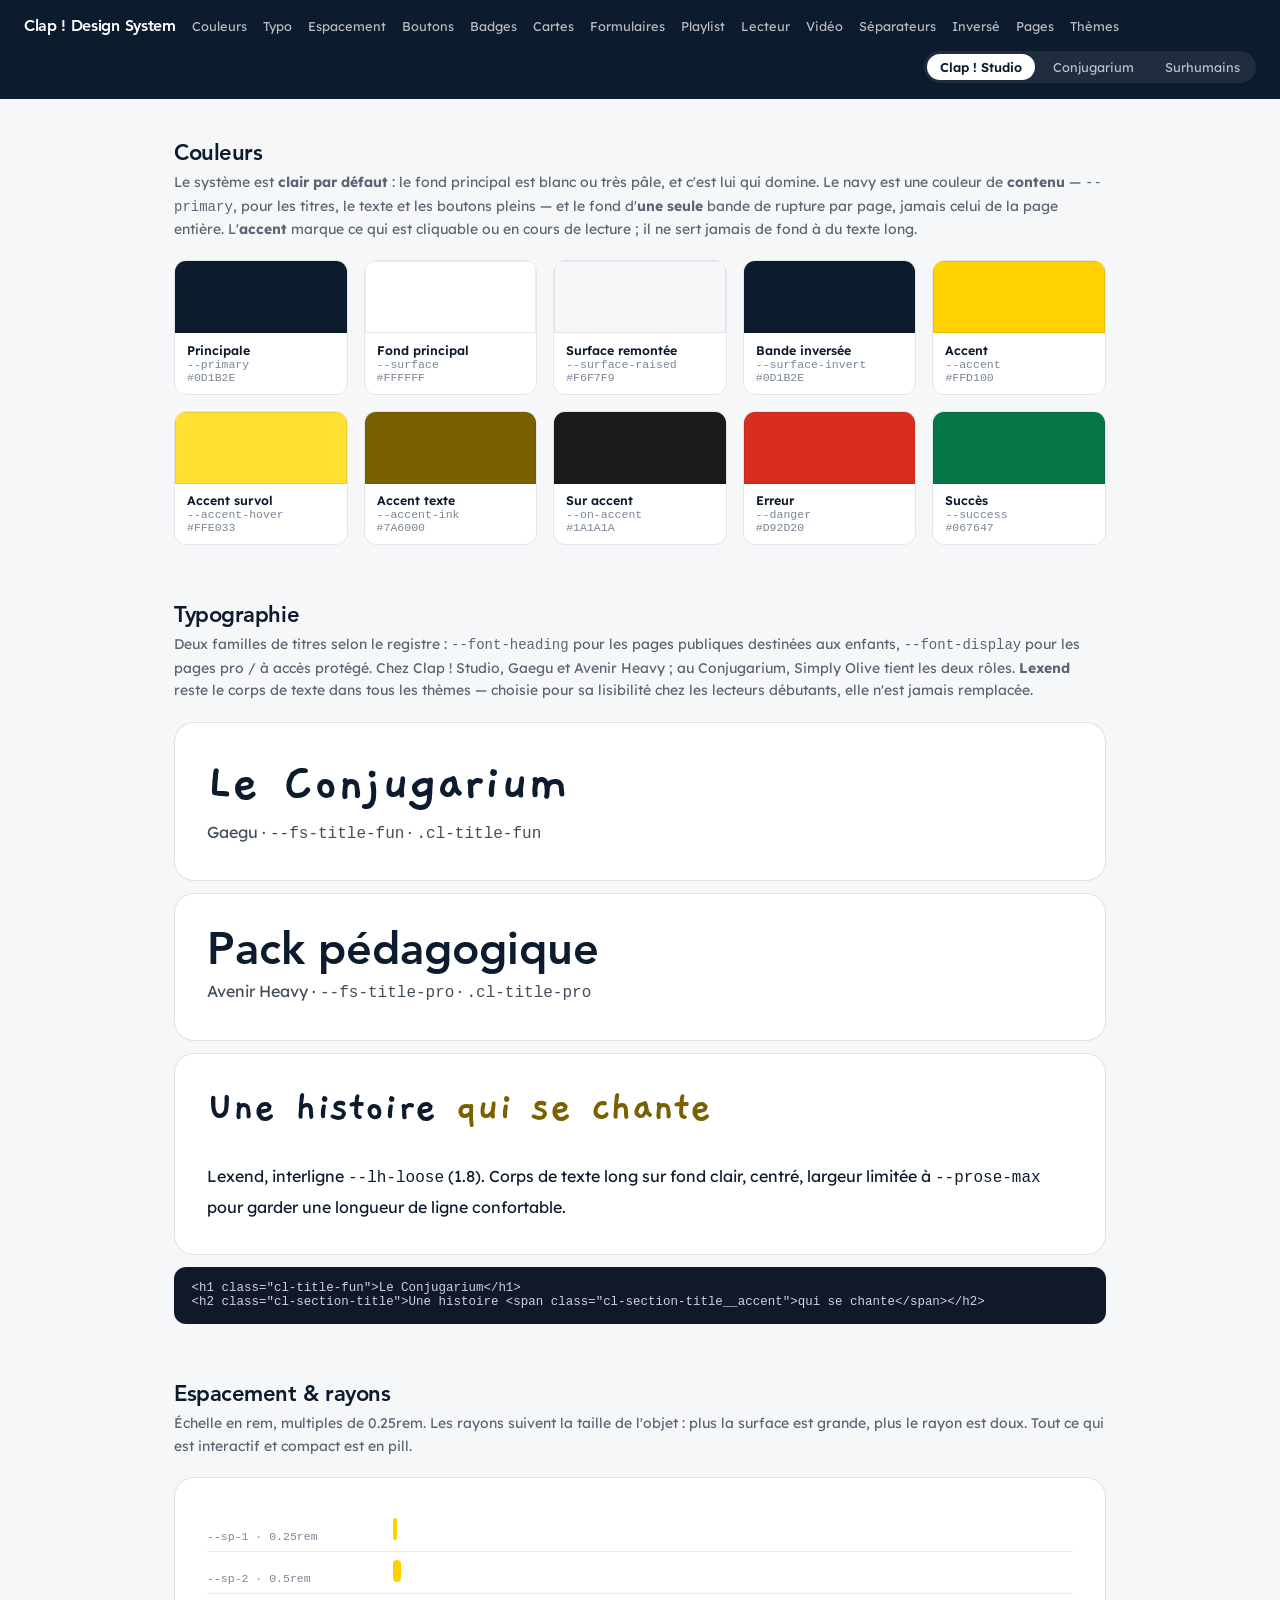
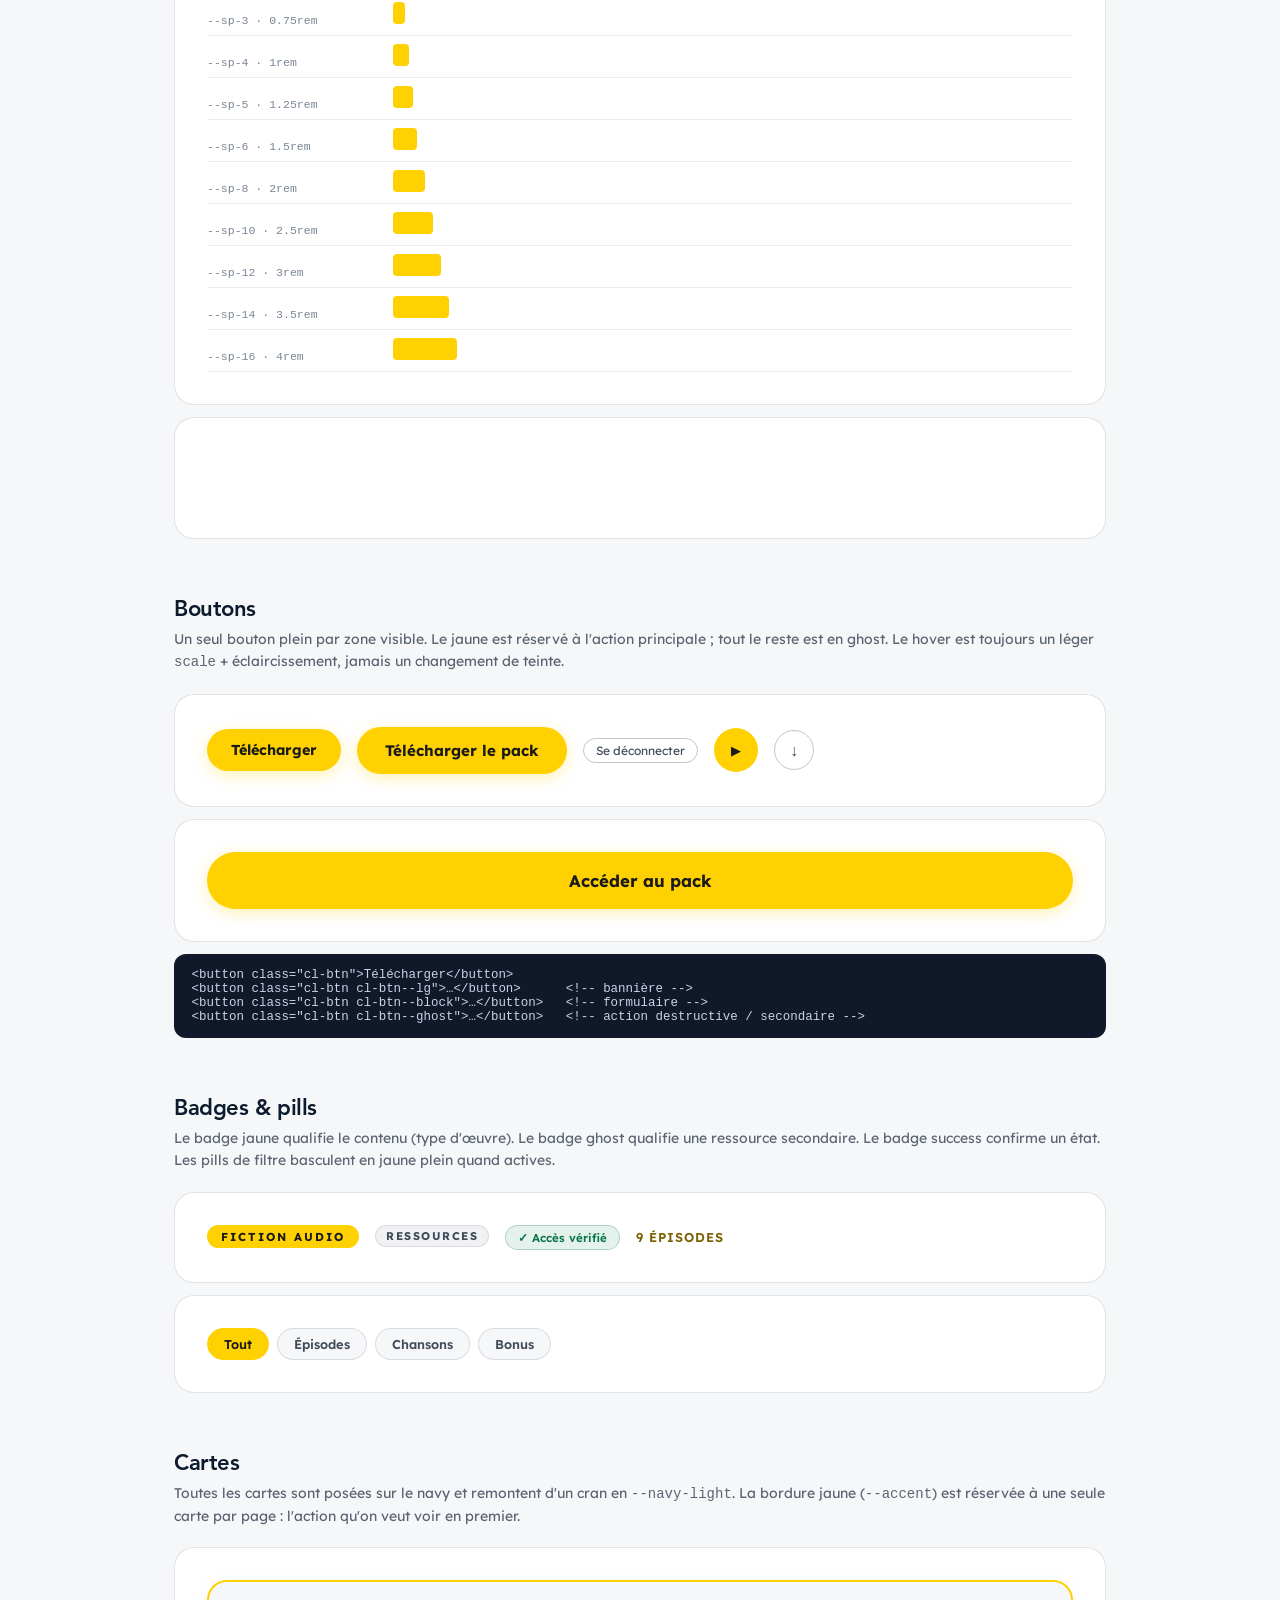
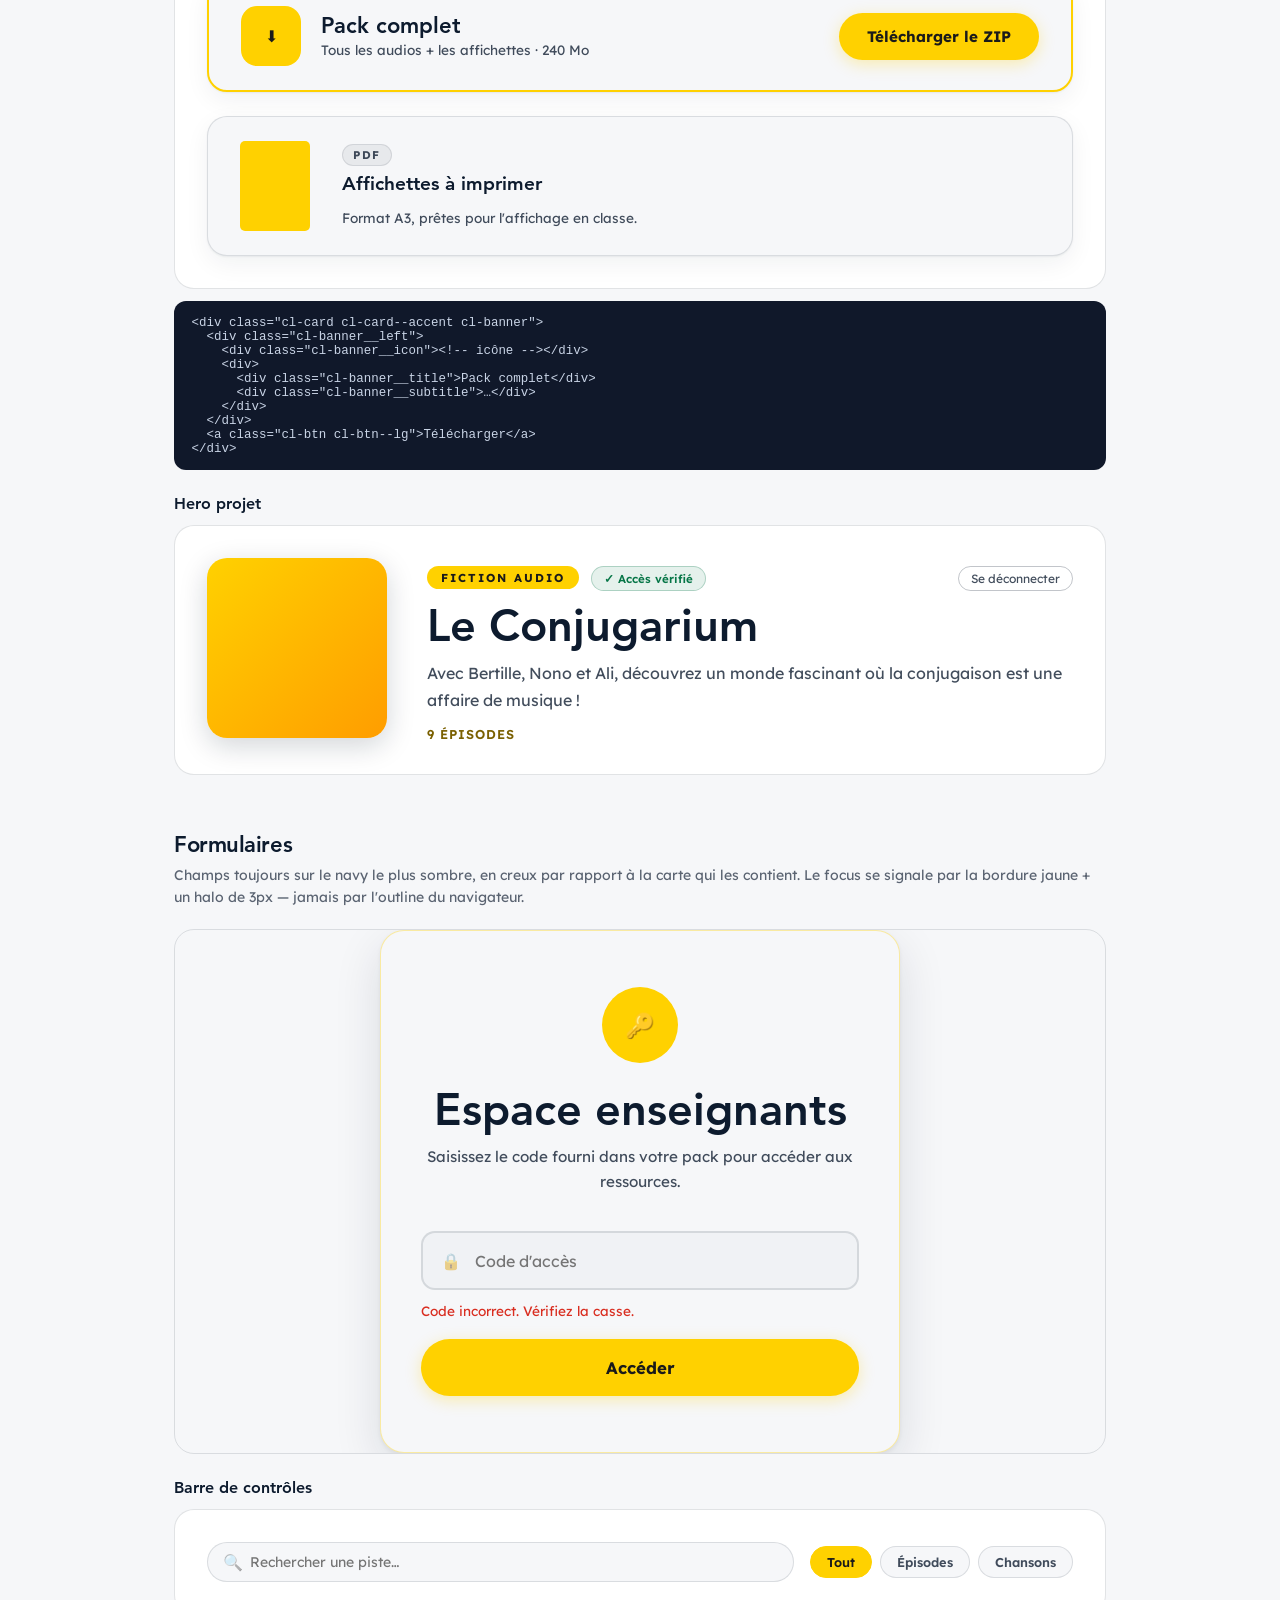
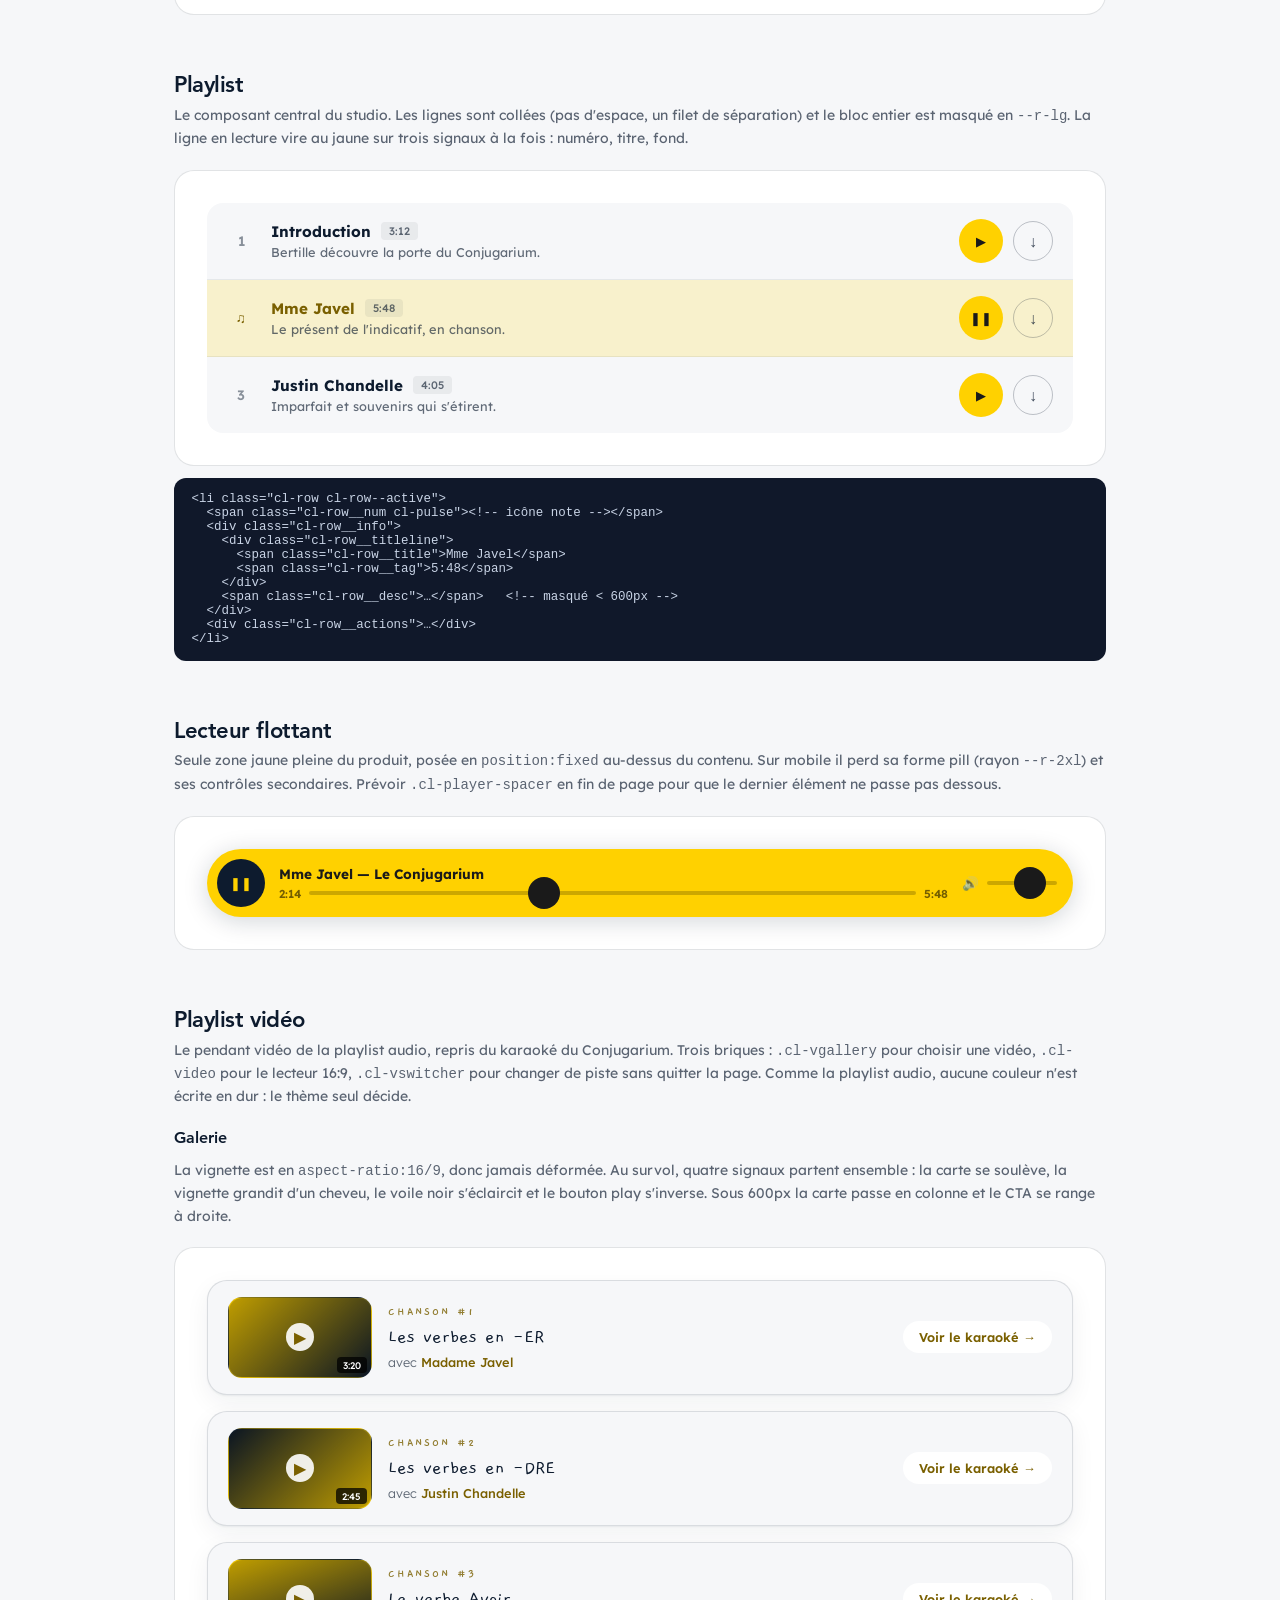
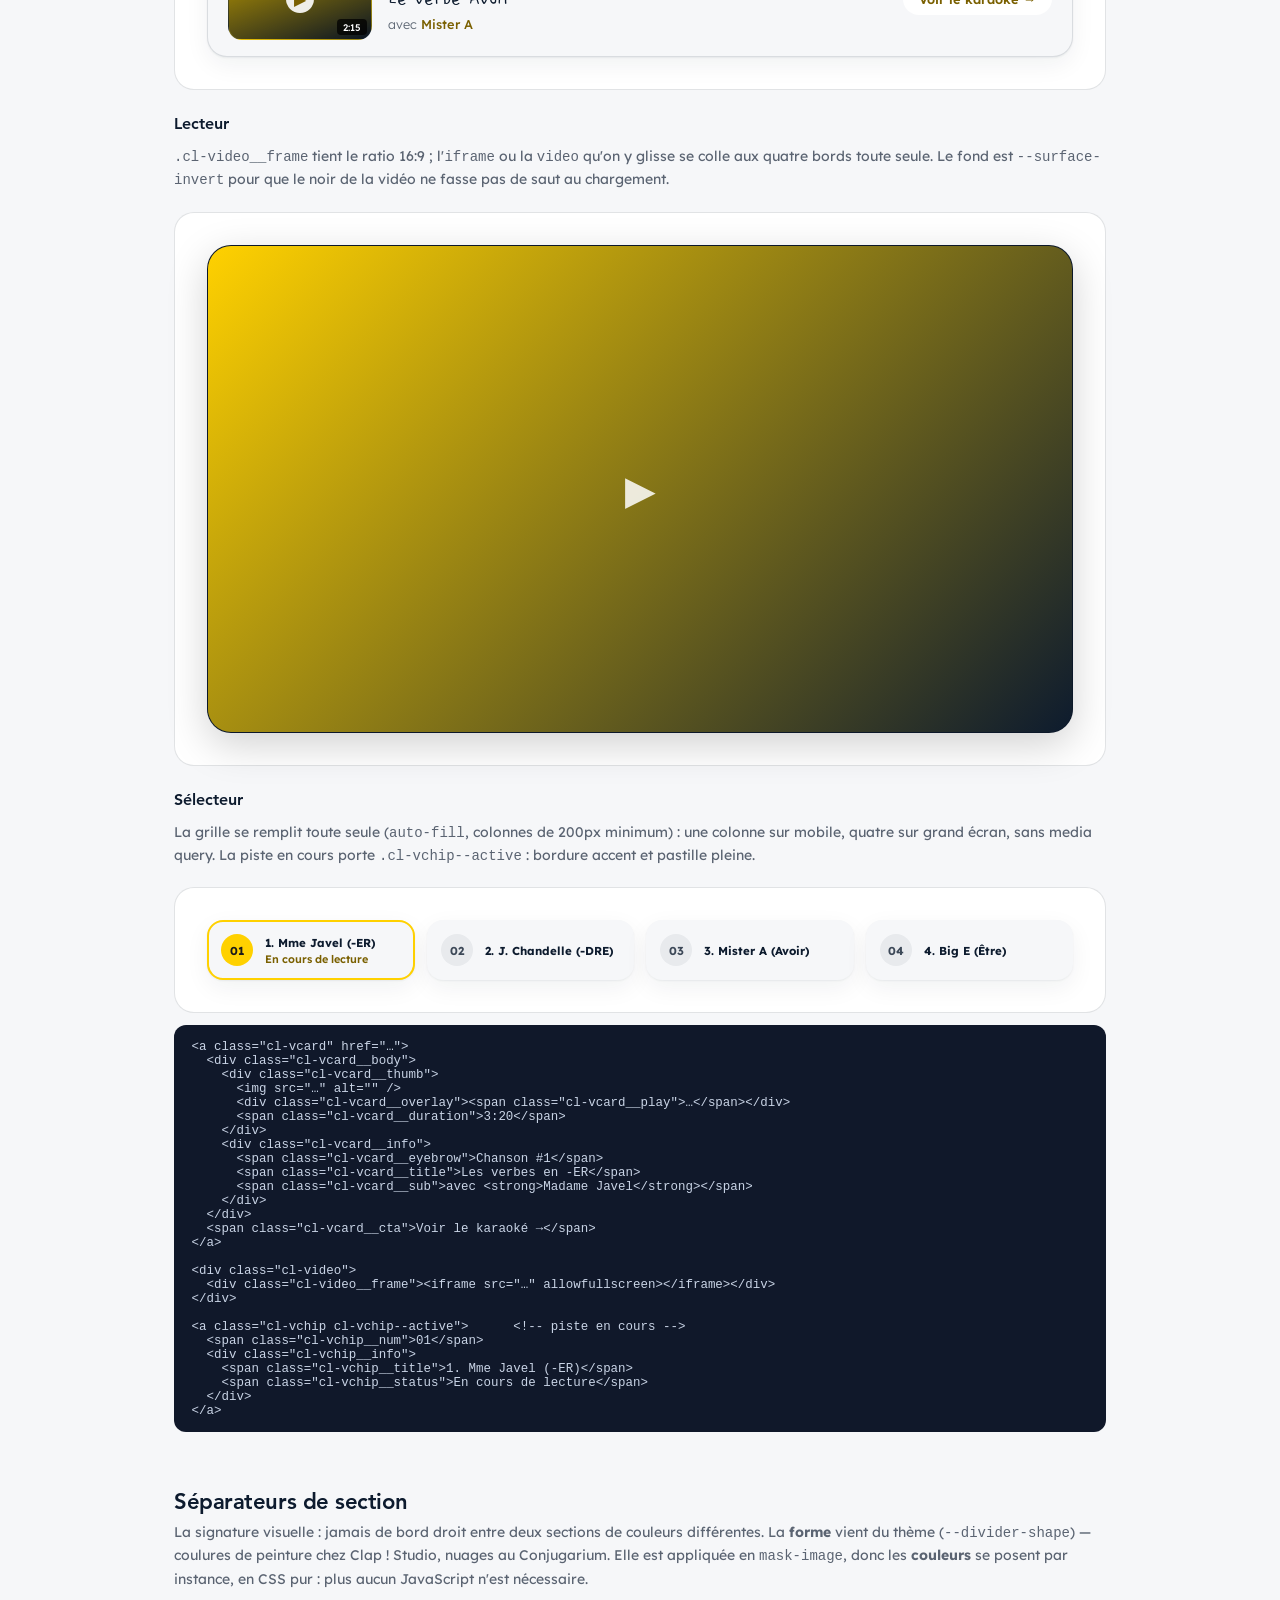
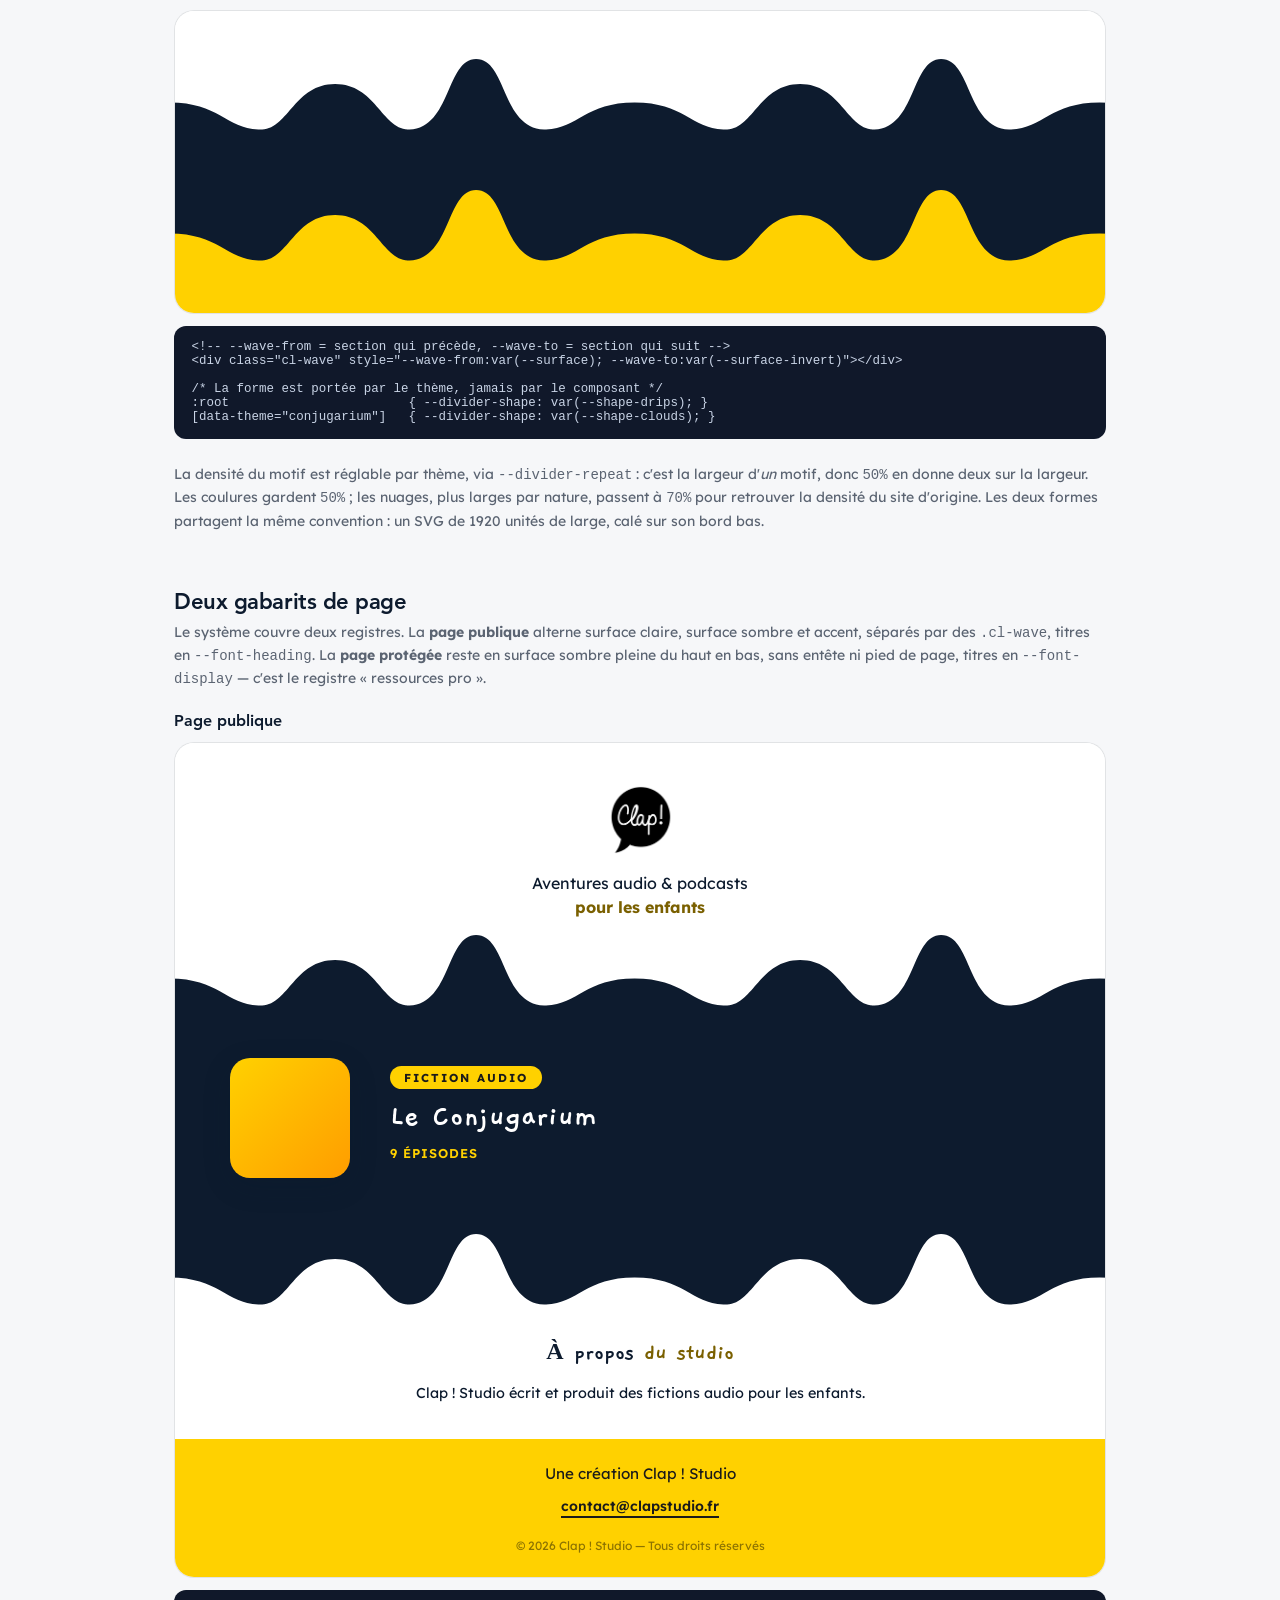
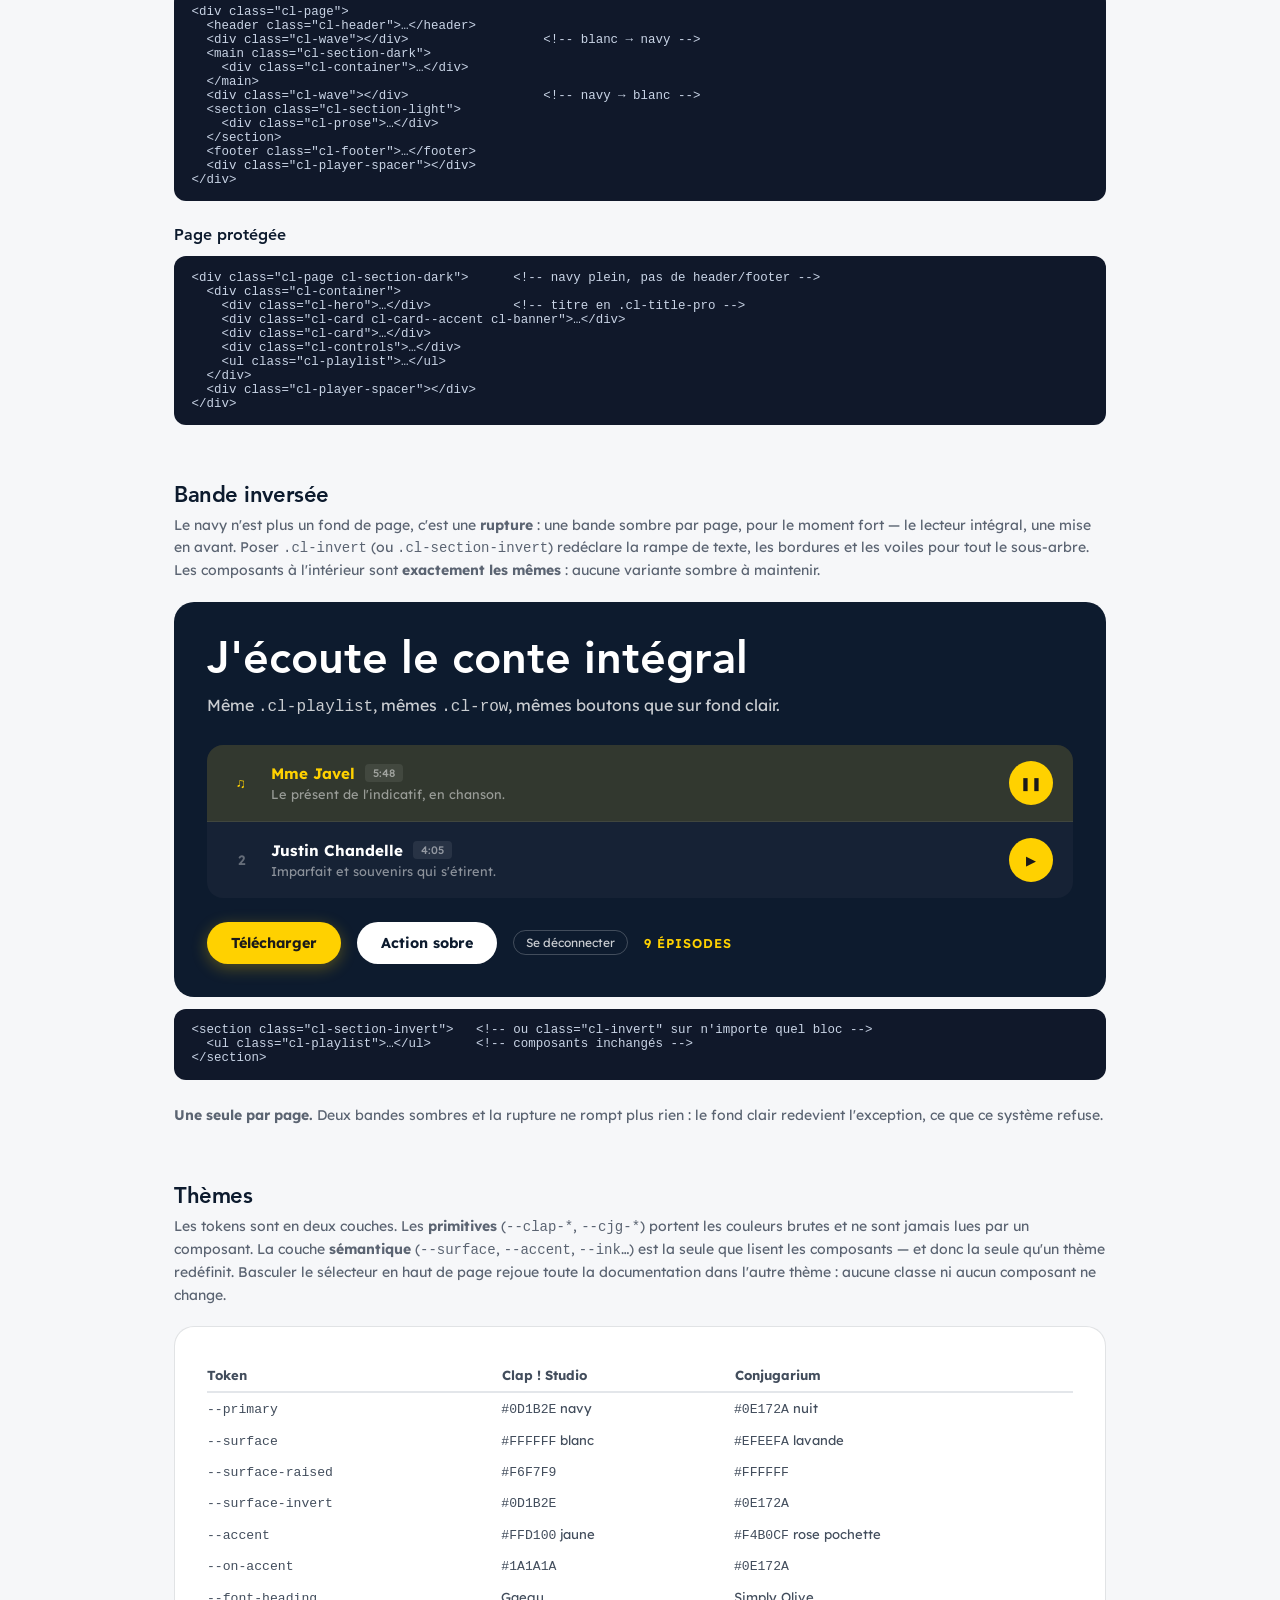
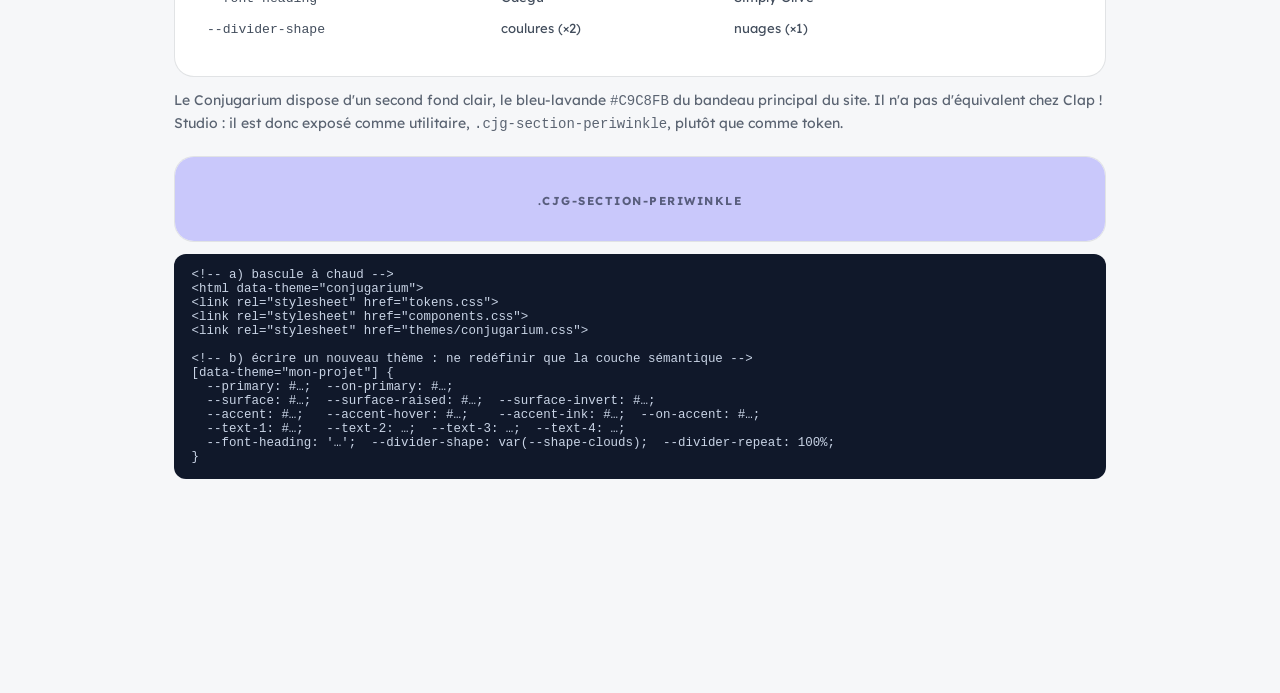
==== commit 6644d1af: "feat: add video gallery components (cl-vcard, cl-video, cl-vswitcher) Video gallery (.cl-vgallery), " ====
--- a/index.html
+++ b/index.html
@@ -108,6 +108,7 @@
   <a href="#formulaires">Formulaires</a>
   <a href="#playlist">Playlist</a>
   <a href="#player">Lecteur</a>
+  <a href="#video">Vidéo</a>
   <a href="#wave">Séparateurs</a>
   <a href="#invert">Inversé</a>
   <a href="#pages">Pages</a>
@@ -378,6 +379,131 @@
       </div>
     </div>
   </div>
+</section>
+
+<!-- ══════════ VIDÉO ══════════ -->
+<section class="sg-sec" id="video">
+  <h2>Playlist vidéo</h2>
+  <p class="sg-note">Le pendant vidéo de la playlist audio, repris du karaoké du Conjugarium. Trois briques : <code>.cl-vgallery</code> pour choisir une vidéo, <code>.cl-video</code> pour le lecteur 16:9, <code>.cl-vswitcher</code> pour changer de piste sans quitter la page. Comme la playlist audio, aucune couleur n'est écrite en dur : le thème seul décide.</p>
+
+  <h3 style="font-family:'Avenir Heavy','Lexend',sans-serif;font-size:1rem;color:#0D1B2E;margin-bottom:.75rem">Galerie</h3>
+  <p class="sg-note">La vignette est en <code>aspect-ratio:16/9</code>, donc jamais déformée. Au survol, quatre signaux partent ensemble : la carte se soulève, la vignette grandit d'un cheveu, le voile noir s'éclaircit et le bouton play s'inverse. Sous 600px la carte passe en colonne et le CTA se range à droite.</p>
+  <div class="sg-demo">
+    <div class="cl-vgallery">
+      <a class="cl-vcard" href="#video">
+        <div class="cl-vcard__body">
+          <div class="cl-vcard__thumb" style="background:linear-gradient(135deg,var(--accent),var(--surface-invert))">
+            <div class="cl-vcard__overlay"><span class="cl-vcard__play">&#9654;</span></div>
+            <span class="cl-vcard__duration">3:20</span>
+          </div>
+          <div class="cl-vcard__info">
+            <span class="cl-vcard__eyebrow">Chanson #1</span>
+            <span class="cl-vcard__title">Les verbes en -ER</span>
+            <span class="cl-vcard__sub">avec <strong>Madame Javel</strong></span>
+          </div>
+        </div>
+        <span class="cl-vcard__cta">Voir le karaoké &#8594;</span>
+      </a>
+      <a class="cl-vcard" href="#video">
+        <div class="cl-vcard__body">
+          <div class="cl-vcard__thumb" style="background:linear-gradient(135deg,var(--surface-invert),var(--accent))">
+            <div class="cl-vcard__overlay"><span class="cl-vcard__play">&#9654;</span></div>
+            <span class="cl-vcard__duration">2:45</span>
+          </div>
+          <div class="cl-vcard__info">
+            <span class="cl-vcard__eyebrow">Chanson #2</span>
+            <span class="cl-vcard__title">Les verbes en -DRE</span>
+            <span class="cl-vcard__sub">avec <strong>Justin Chandelle</strong></span>
+          </div>
+        </div>
+        <span class="cl-vcard__cta">Voir le karaoké &#8594;</span>
+      </a>
+      <a class="cl-vcard" href="#video">
+        <div class="cl-vcard__body">
+          <div class="cl-vcard__thumb" style="background:linear-gradient(160deg,var(--accent),var(--primary))">
+            <div class="cl-vcard__overlay"><span class="cl-vcard__play">&#9654;</span></div>
+            <span class="cl-vcard__duration">2:15</span>
+          </div>
+          <div class="cl-vcard__info">
+            <span class="cl-vcard__eyebrow">Chanson #3</span>
+            <span class="cl-vcard__title">Le verbe Avoir</span>
+            <span class="cl-vcard__sub">avec <strong>Mister A</strong></span>
+          </div>
+        </div>
+        <span class="cl-vcard__cta">Voir le karaoké &#8594;</span>
+      </a>
+    </div>
+  </div>
+
+  <h3 style="font-family:'Avenir Heavy','Lexend',sans-serif;font-size:1rem;color:#0D1B2E;margin:1.5rem 0 .75rem">Lecteur</h3>
+  <p class="sg-note"><code>.cl-video__frame</code> tient le ratio 16:9 ; l'<code>iframe</code> ou la <code>video</code> qu'on y glisse se colle aux quatre bords toute seule. Le fond est <code>--surface-invert</code> pour que le noir de la vidéo ne fasse pas de saut au chargement.</p>
+  <div class="sg-demo sg-demo--light">
+    <div class="cl-video">
+      <div class="cl-video__frame" style="background:linear-gradient(135deg,var(--accent),var(--surface-invert));display:flex;align-items:center;justify-content:center">
+        <span style="font-size:2.5rem;color:#fff;opacity:.85">&#9654;</span>
+      </div>
+    </div>
+  </div>
+
+  <h3 style="font-family:'Avenir Heavy','Lexend',sans-serif;font-size:1rem;color:#0D1B2E;margin:1.5rem 0 .75rem">Sélecteur</h3>
+  <p class="sg-note">La grille se remplit toute seule (<code>auto-fill</code>, colonnes de 200px minimum) : une colonne sur mobile, quatre sur grand écran, sans media query. La piste en cours porte <code>.cl-vchip--active</code> : bordure accent et pastille pleine.</p>
+  <div class="sg-demo">
+    <div class="cl-vswitcher">
+      <a class="cl-vchip cl-vchip--active" href="#video">
+        <span class="cl-vchip__num">01</span>
+        <div class="cl-vchip__info">
+          <span class="cl-vchip__title">1. Mme Javel (-ER)</span>
+          <span class="cl-vchip__status">En cours de lecture</span>
+        </div>
+      </a>
+      <a class="cl-vchip" href="#video">
+        <span class="cl-vchip__num">02</span>
+        <div class="cl-vchip__info">
+          <span class="cl-vchip__title">2. J. Chandelle (-DRE)</span>
+        </div>
+      </a>
+      <a class="cl-vchip" href="#video">
+        <span class="cl-vchip__num">03</span>
+        <div class="cl-vchip__info">
+          <span class="cl-vchip__title">3. Mister A (Avoir)</span>
+        </div>
+      </a>
+      <a class="cl-vchip" href="#video">
+        <span class="cl-vchip__num">04</span>
+        <div class="cl-vchip__info">
+          <span class="cl-vchip__title">4. Big E (Être)</span>
+        </div>
+      </a>
+    </div>
+  </div>
+
+  <div class="sg-code">&lt;a class="cl-vcard" href="…"&gt;
+  &lt;div class="cl-vcard__body"&gt;
+    &lt;div class="cl-vcard__thumb"&gt;
+      &lt;img src="…" alt="" /&gt;
+      &lt;div class="cl-vcard__overlay"&gt;&lt;span class="cl-vcard__play"&gt;…&lt;/span&gt;&lt;/div&gt;
+      &lt;span class="cl-vcard__duration"&gt;3:20&lt;/span&gt;
+    &lt;/div&gt;
+    &lt;div class="cl-vcard__info"&gt;
+      &lt;span class="cl-vcard__eyebrow"&gt;Chanson #1&lt;/span&gt;
+      &lt;span class="cl-vcard__title"&gt;Les verbes en -ER&lt;/span&gt;
+      &lt;span class="cl-vcard__sub"&gt;avec &lt;strong&gt;Madame Javel&lt;/strong&gt;&lt;/span&gt;
+    &lt;/div&gt;
+  &lt;/div&gt;
+  &lt;span class="cl-vcard__cta"&gt;Voir le karaoké →&lt;/span&gt;
+&lt;/a&gt;
+
+&lt;div class="cl-video"&gt;
+  &lt;div class="cl-video__frame"&gt;&lt;iframe src="…" allowfullscreen&gt;&lt;/iframe&gt;&lt;/div&gt;
+&lt;/div&gt;
+
+&lt;a class="cl-vchip cl-vchip--active"&gt;      &lt;!-- piste en cours --&gt;
+  &lt;span class="cl-vchip__num"&gt;01&lt;/span&gt;
+  &lt;div class="cl-vchip__info"&gt;
+    &lt;span class="cl-vchip__title"&gt;1. Mme Javel (-ER)&lt;/span&gt;
+    &lt;span class="cl-vchip__status"&gt;En cours de lecture&lt;/span&gt;
+  &lt;/div&gt;
+&lt;/a&gt;</div>
 </section>
 
 <!-- ══════════ COULURES ══════════ -->
--- a/components.css
+++ b/components.css
@@ -552,6 +552,268 @@
 
 .cl-range--volume { width: 70px; flex: none; }
 
+/* ── Galerie vidéo ── */
+
+/* Conteneur de la liste de cartes vidéo */
+.cl-vgallery {
+  display: flex;
+  flex-direction: column;
+  gap: var(--sp-4);
+}
+
+/* Carte vidéo (ligne) : vignette + info + CTA */
+.cl-vcard {
+  display: flex;
+  flex-direction: column;
+  gap: var(--sp-4);
+  background: var(--surface-raised);
+  border: 1px solid var(--border-subtle);
+  border-radius: var(--r-xl);
+  padding: var(--sp-4) var(--sp-5);
+  box-shadow: var(--shadow-card);
+  text-decoration: none;
+  color: inherit;
+  transition: transform var(--t-base), box-shadow var(--t-base), border-color var(--t-base);
+}
+.cl-vcard:hover {
+  box-shadow: var(--shadow-modal);
+  border-color: var(--accent-faint);
+  transform: translateY(-2px);
+}
+
+/* Zone interne : vignette + texte */
+.cl-vcard__body {
+  display: flex;
+  align-items: center;
+  gap: var(--sp-4);
+  min-width: 0;
+  flex: 1;
+}
+
+/* Vignette 16:9 */
+.cl-vcard__thumb {
+  position: relative;
+  width: 112px;
+  flex-shrink: 0;
+  aspect-ratio: 16 / 9;
+  border-radius: var(--r-md);
+  overflow: hidden;
+  background: var(--surface-invert);
+  border: 1px solid var(--border-hairline);
+  transition: transform var(--t-base);
+}
+.cl-vcard:hover .cl-vcard__thumb { transform: scale(1.02); }
+.cl-vcard__thumb img { width: 100%; height: 100%; object-fit: cover; display: block; }
+
+/* Surcouche avec bouton play */
+.cl-vcard__overlay {
+  position: absolute;
+  inset: 0;
+  background: rgba(0, 0, 0, 0.25);
+  display: flex;
+  align-items: center;
+  justify-content: center;
+  transition: background var(--t-base);
+}
+.cl-vcard:hover .cl-vcard__overlay { background: rgba(0, 0, 0, 0.1); }
+
+/* Bouton play dans la surcouche */
+.cl-vcard__play {
+  width: 28px;
+  height: 28px;
+  border-radius: var(--r-round);
+  background: rgba(255, 255, 255, 0.9);
+  color: var(--accent-ink);
+  display: flex;
+  align-items: center;
+  justify-content: center;
+  transition: transform var(--t-fast), background var(--t-fast), color var(--t-fast);
+}
+.cl-vcard:hover .cl-vcard__play {
+  transform: scale(1.1);
+  background: var(--accent-ink);
+  color: var(--surface-raised);
+}
+
+/* Badge durée sur la vignette */
+.cl-vcard__duration {
+  position: absolute;
+  bottom: 4px;
+  right: 4px;
+  background: rgba(0, 0, 0, 0.75);
+  color: #fff;
+  font-size: 0.6rem;
+  font-weight: 500;
+  padding: 2px 6px;
+  border-radius: var(--r-xs);
+}
+
+/* Zone texte de la carte */
+.cl-vcard__info {
+  display: flex;
+  flex-direction: column;
+  min-width: 0;
+  gap: 4px;
+}
+
+/* Surtitre type "Chanson #1" */
+.cl-vcard__eyebrow {
+  font-family: var(--font-heading);
+  font-size: var(--fs-xs);
+  font-weight: 700;
+  color: var(--accent-ink);
+  letter-spacing: var(--ls-label);
+  text-transform: uppercase;
+  opacity: 0.8;
+}
+
+/* Titre principal */
+.cl-vcard__title {
+  font-family: var(--font-heading);
+  font-size: 1.25rem;
+  color: var(--text-1);
+  line-height: 1.3;
+  overflow: hidden;
+  text-overflow: ellipsis;
+  white-space: nowrap;
+  transition: color var(--t-base);
+}
+.cl-vcard:hover .cl-vcard__title { color: var(--accent-ink); }
+
+/* Sous-titre / auteur */
+.cl-vcard__sub {
+  font-size: var(--fs-sm);
+  color: var(--text-3);
+  font-weight: 300;
+}
+.cl-vcard__sub strong { color: var(--accent-ink); font-weight: 500; }
+
+/* CTA "Voir →" */
+.cl-vcard__cta {
+  display: inline-flex;
+  align-items: center;
+  gap: var(--sp-2);
+  flex-shrink: 0;
+  align-self: flex-end;
+  padding: var(--sp-2) var(--sp-4);
+  border-radius: var(--r-pill);
+  background: var(--surface);
+  color: var(--accent-ink);
+  font-size: var(--fs-sm);
+  font-weight: 600;
+  text-decoration: none;
+  transition: background var(--t-base), color var(--t-base);
+}
+.cl-vcard:hover .cl-vcard__cta {
+  background: var(--accent-ink);
+  color: var(--surface-raised);
+}
+
+@media (min-width: 600px) {
+  .cl-vcard { flex-direction: row; align-items: center; justify-content: space-between; }
+  .cl-vcard__thumb { width: 144px; }
+  .cl-vcard__cta { align-self: center; }
+}
+
+/* ── Lecteur vidéo embarqué ── */
+
+/* Conteneur 16:9 avec frame */
+.cl-video {
+  width: 100%;
+  border-radius: var(--r-2xl);
+  overflow: hidden;
+  background: var(--surface-invert);
+  box-shadow: 0 12px 40px rgba(0, 0, 0, 0.18);
+  border: 1px solid rgba(0, 0, 0, 0.1);
+}
+
+.cl-video__frame {
+  position: relative;
+  width: 100%;
+  aspect-ratio: 16 / 9;
+}
+
+.cl-video__frame iframe,
+.cl-video__frame video {
+  position: absolute;
+  inset: 0;
+  width: 100%;
+  height: 100%;
+  border: none;
+  display: block;
+}
+
+/* ── Sélecteur de vidéo (chips) ── */
+
+.cl-vswitcher {
+  display: grid;
+  grid-template-columns: repeat(auto-fill, minmax(200px, 1fr));
+  gap: var(--sp-3);
+}
+
+/* Chip individuel */
+.cl-vchip {
+  display: flex;
+  align-items: center;
+  gap: var(--sp-3);
+  padding: var(--sp-3);
+  border-radius: var(--r-lg);
+  background: var(--surface-raised);
+  border: 2px solid transparent;
+  box-shadow: var(--shadow-card);
+  text-decoration: none;
+  color: inherit;
+  transition: border-color var(--t-base), box-shadow var(--t-base);
+}
+.cl-vchip:hover { border-color: var(--accent-faint); }
+.cl-vchip--active { border-color: var(--accent); }
+
+/* Badge numéro dans le chip */
+.cl-vchip__num {
+  width: 32px;
+  height: 32px;
+  border-radius: var(--r-round);
+  background: var(--chip-bg);
+  color: var(--text-2);
+  font-size: var(--fs-xs);
+  font-weight: 700;
+  display: flex;
+  align-items: center;
+  justify-content: center;
+  flex-shrink: 0;
+}
+.cl-vchip--active .cl-vchip__num {
+  background: var(--accent);
+  color: var(--on-accent);
+}
+
+/* Zone texte du chip */
+.cl-vchip__info {
+  min-width: 0;
+  flex: 1;
+  display: flex;
+  flex-direction: column;
+  gap: 2px;
+}
+
+.cl-vchip__title {
+  font-size: var(--fs-xs);
+  font-weight: 700;
+  color: var(--text-1);
+  overflow: hidden;
+  text-overflow: ellipsis;
+  white-space: nowrap;
+}
+
+.cl-vchip__status {
+  font-size: 0.68rem;
+  font-weight: 600;
+  color: var(--accent-ink);
+  overflow: hidden;
+  text-overflow: ellipsis;
+  white-space: nowrap;
+}
+
 /* ── Footer ── */
 .cl-footer {
   background: var(--accent);
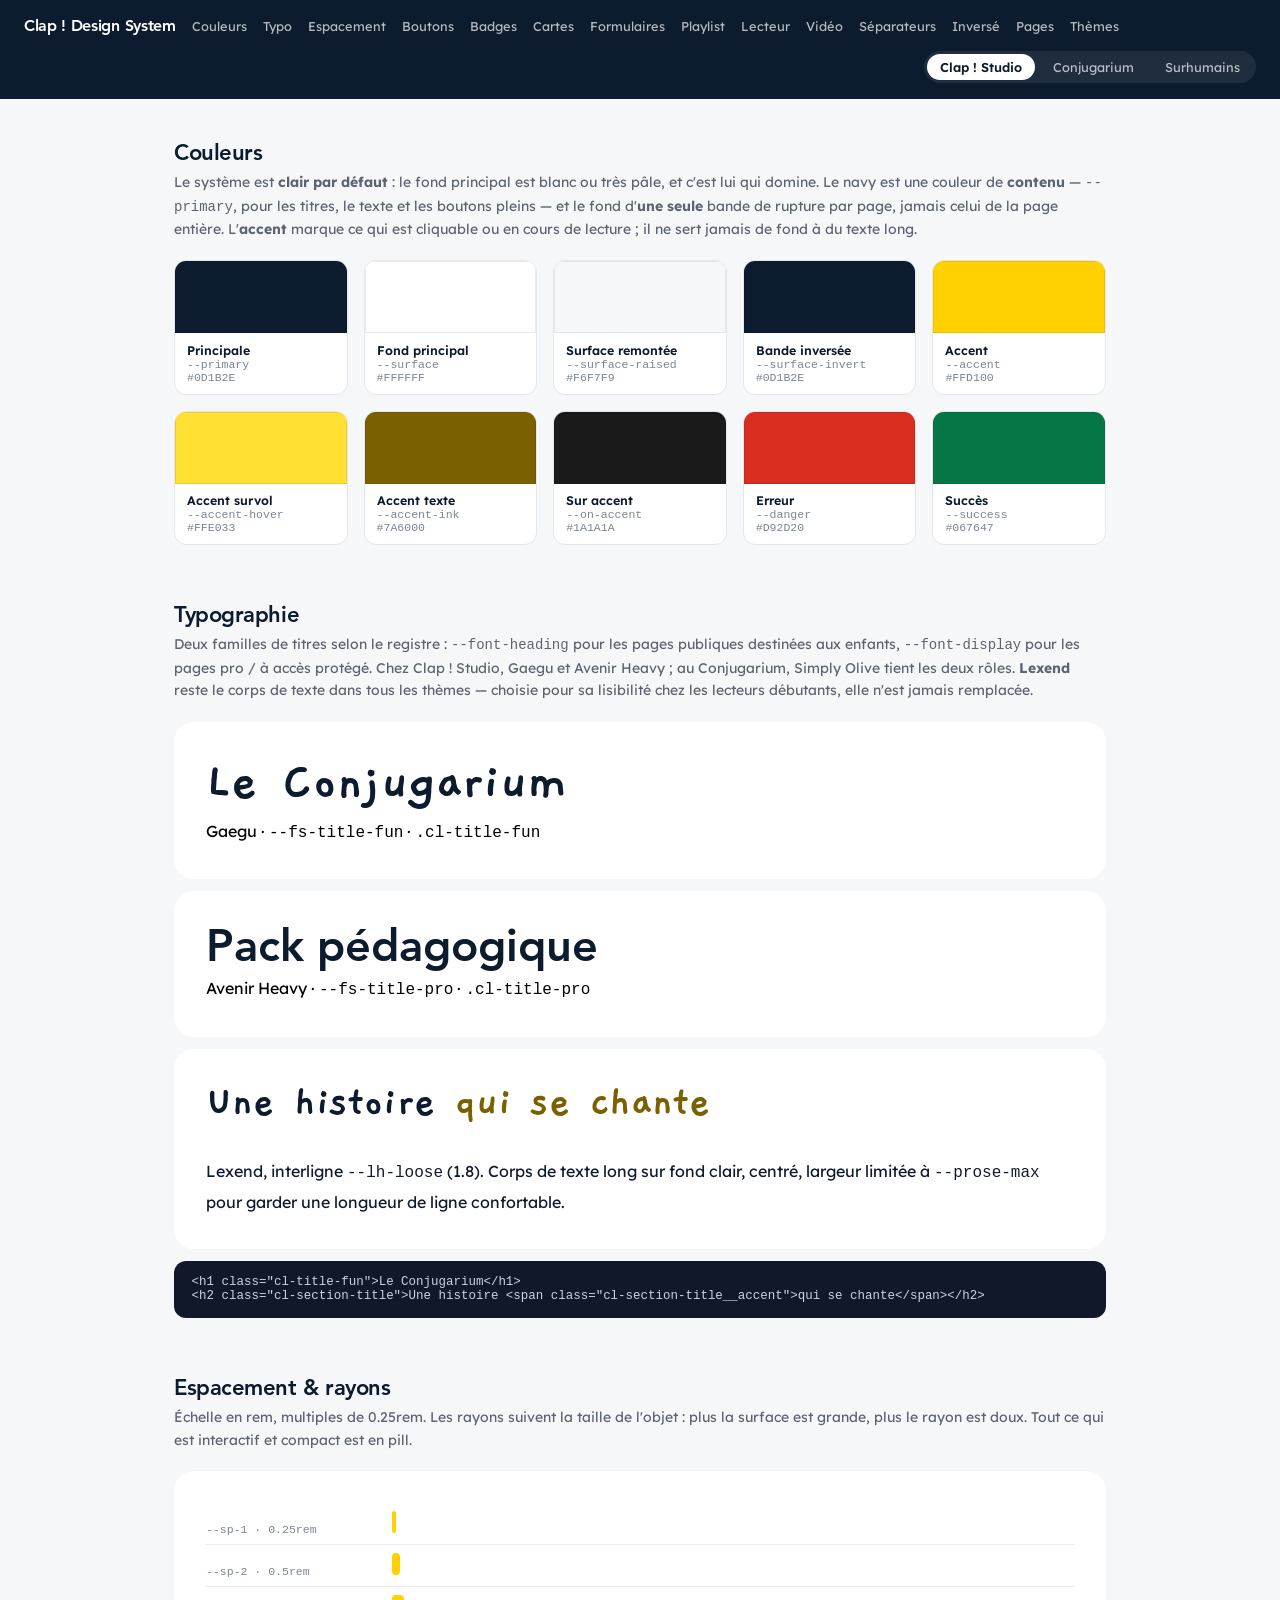
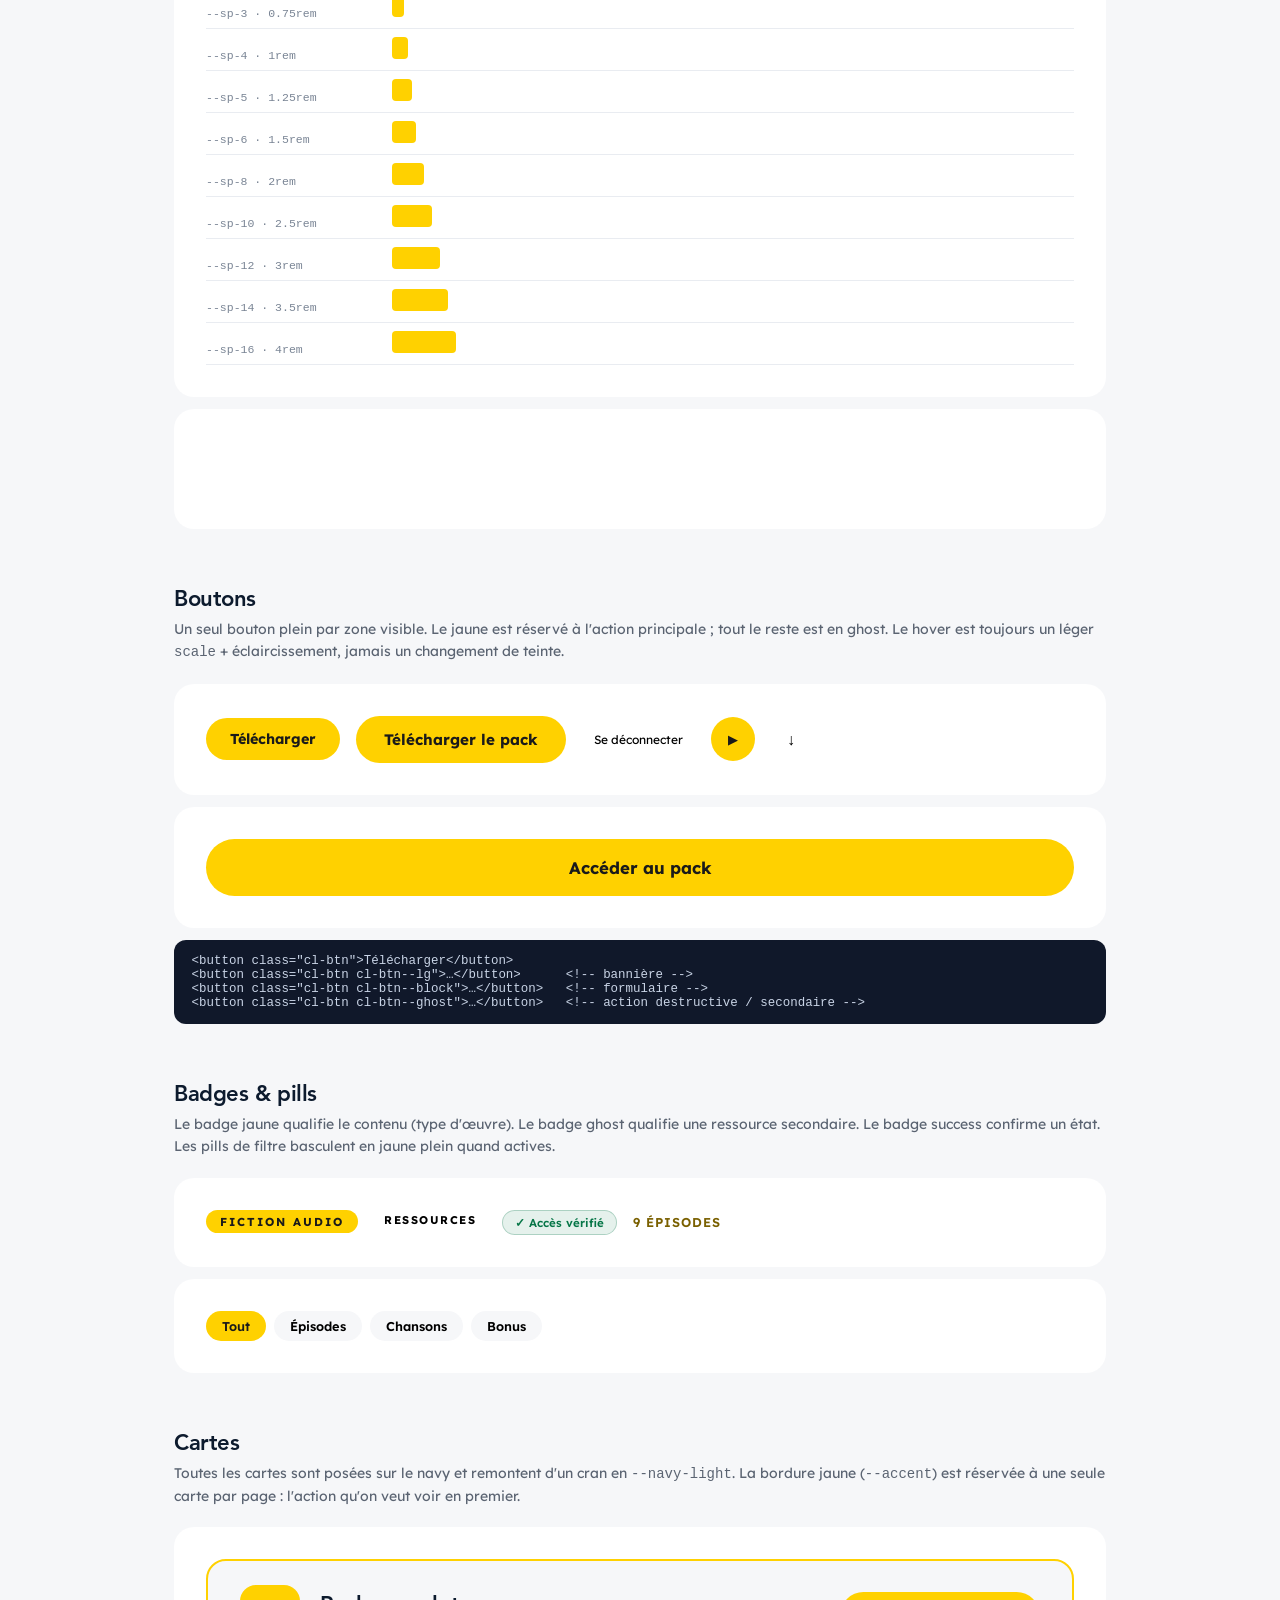
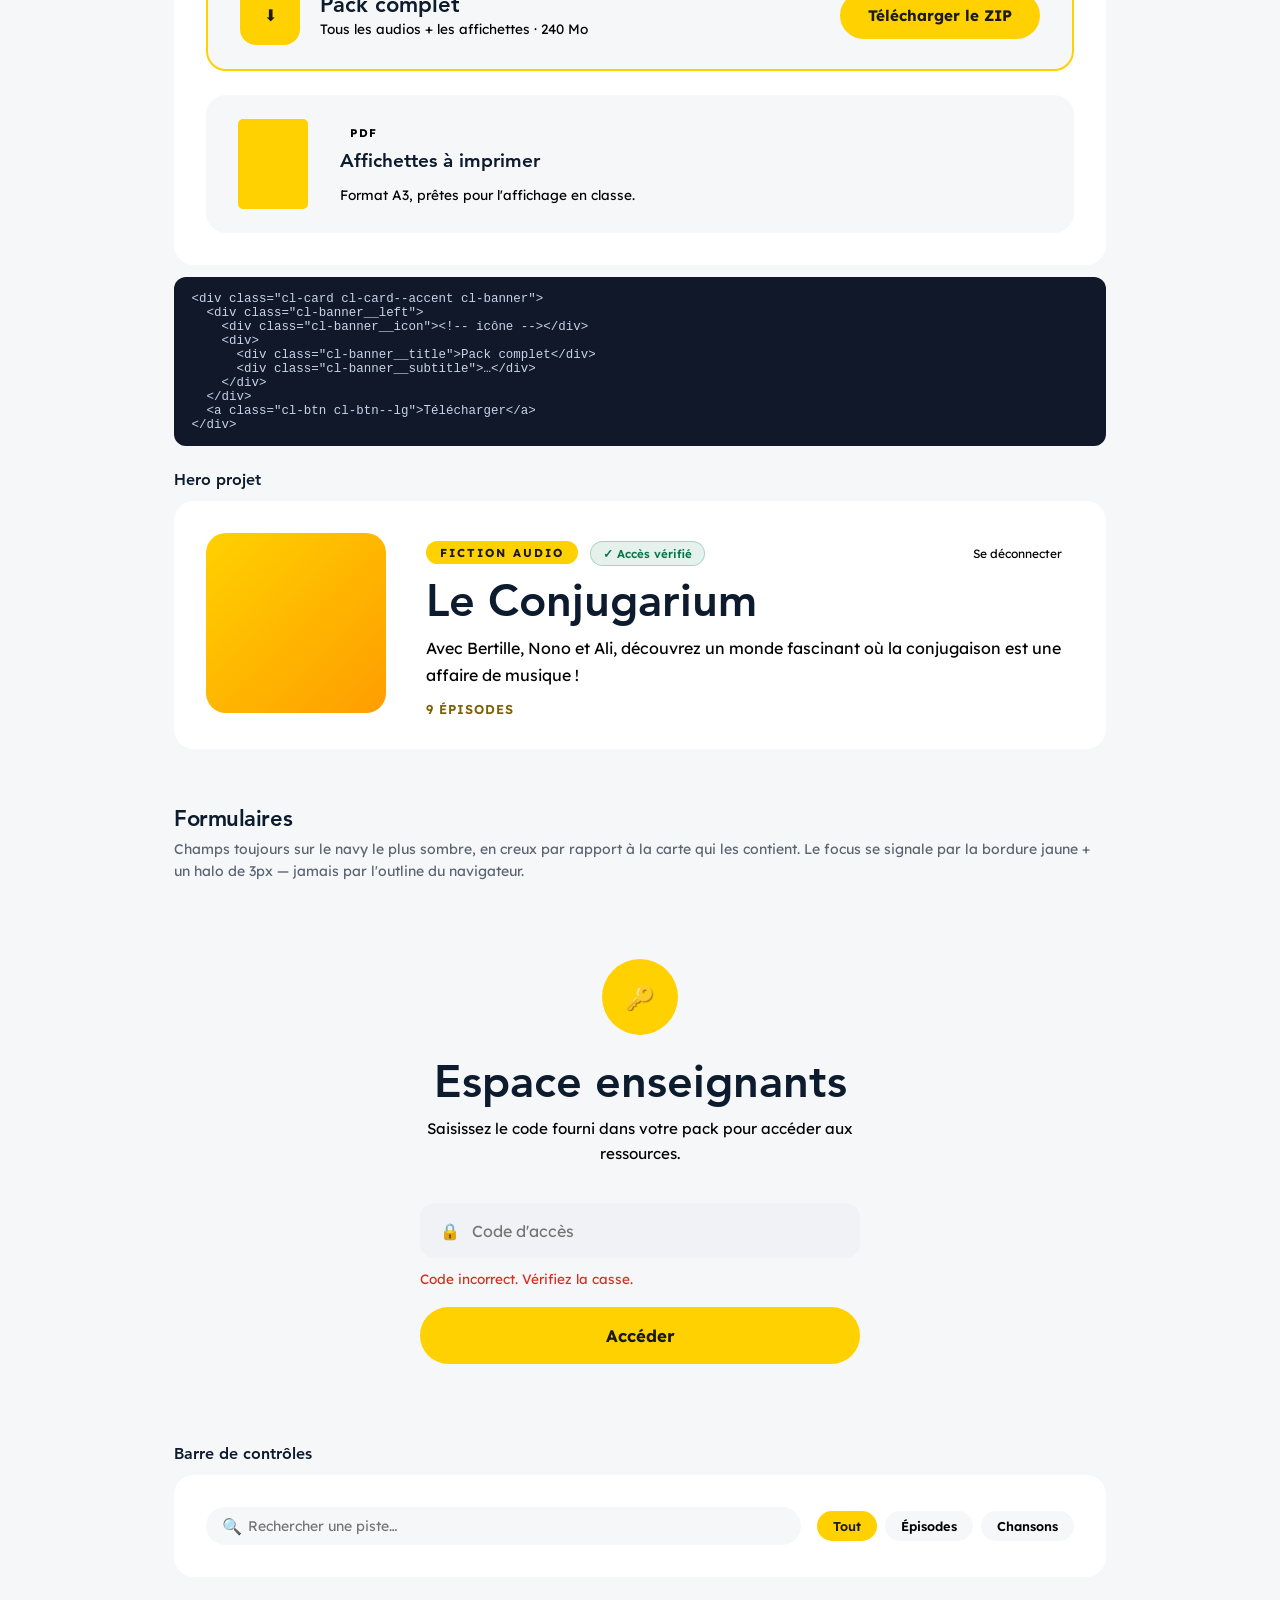
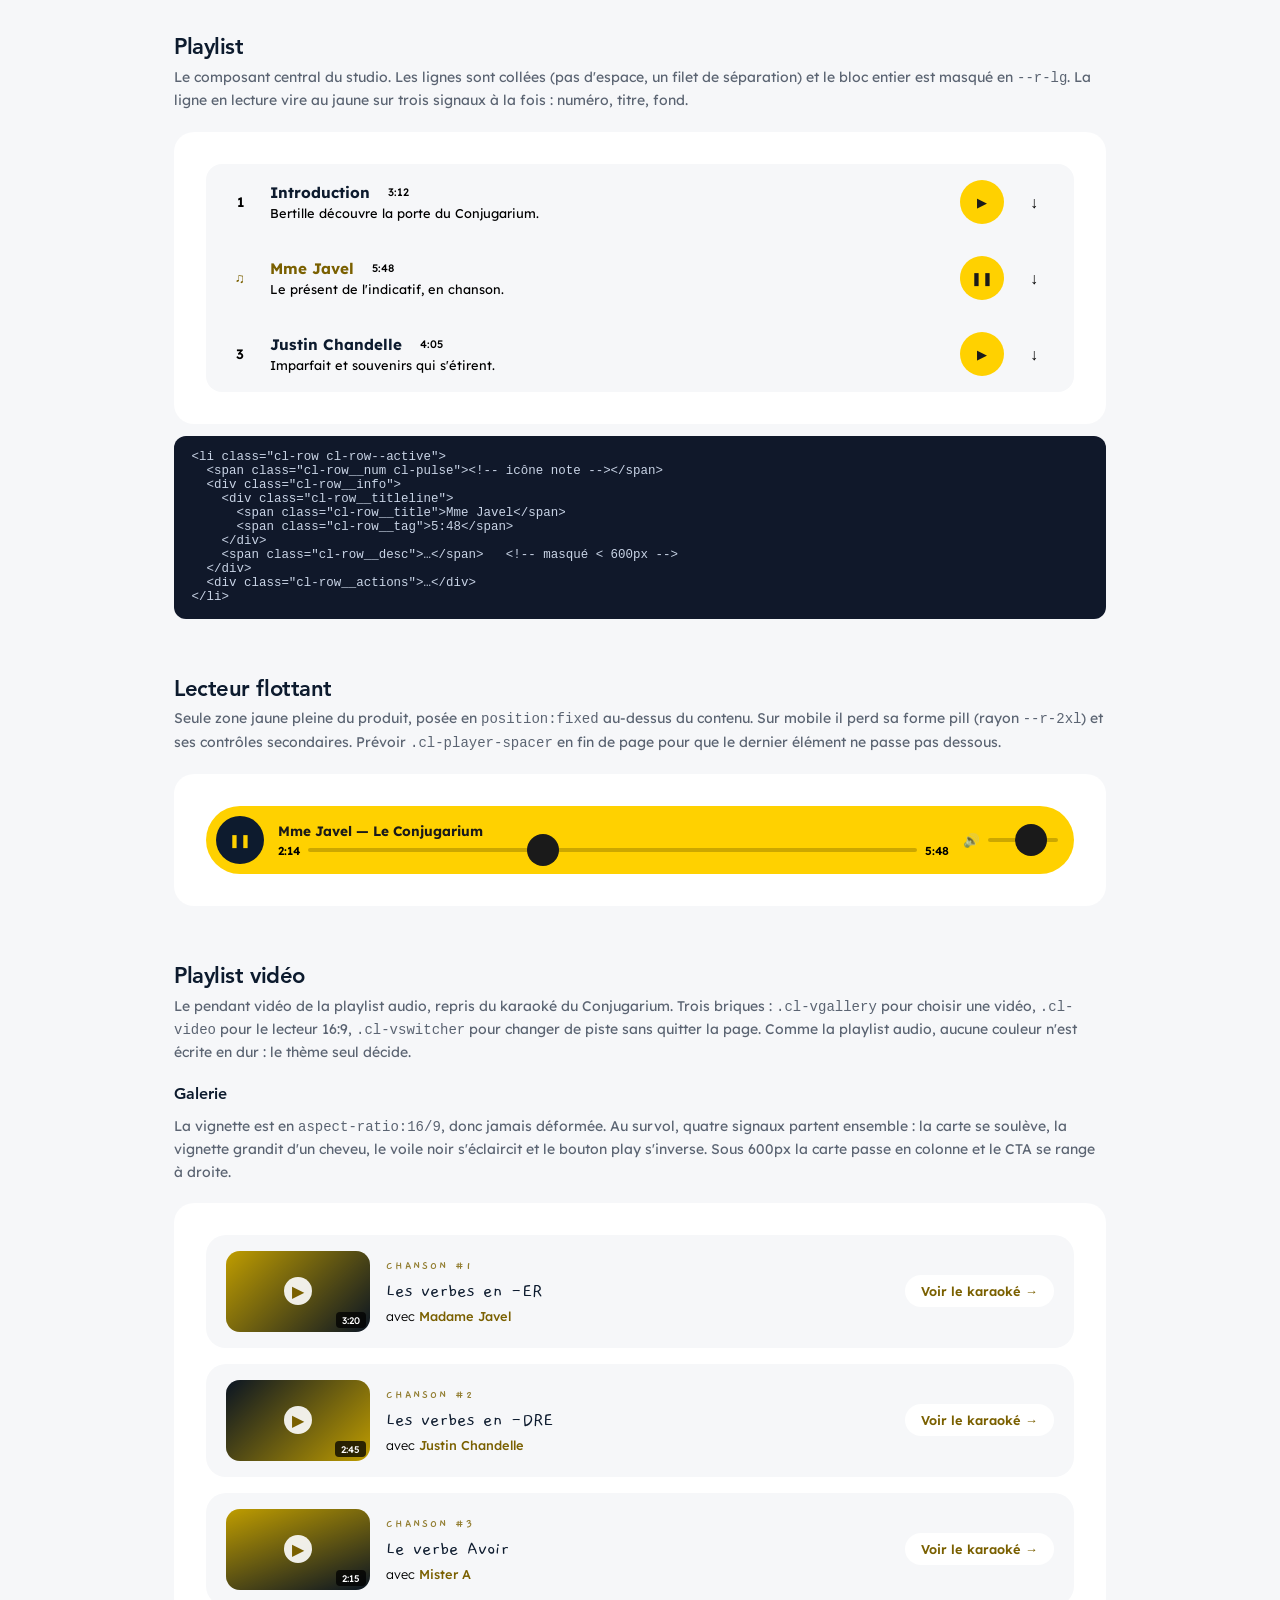
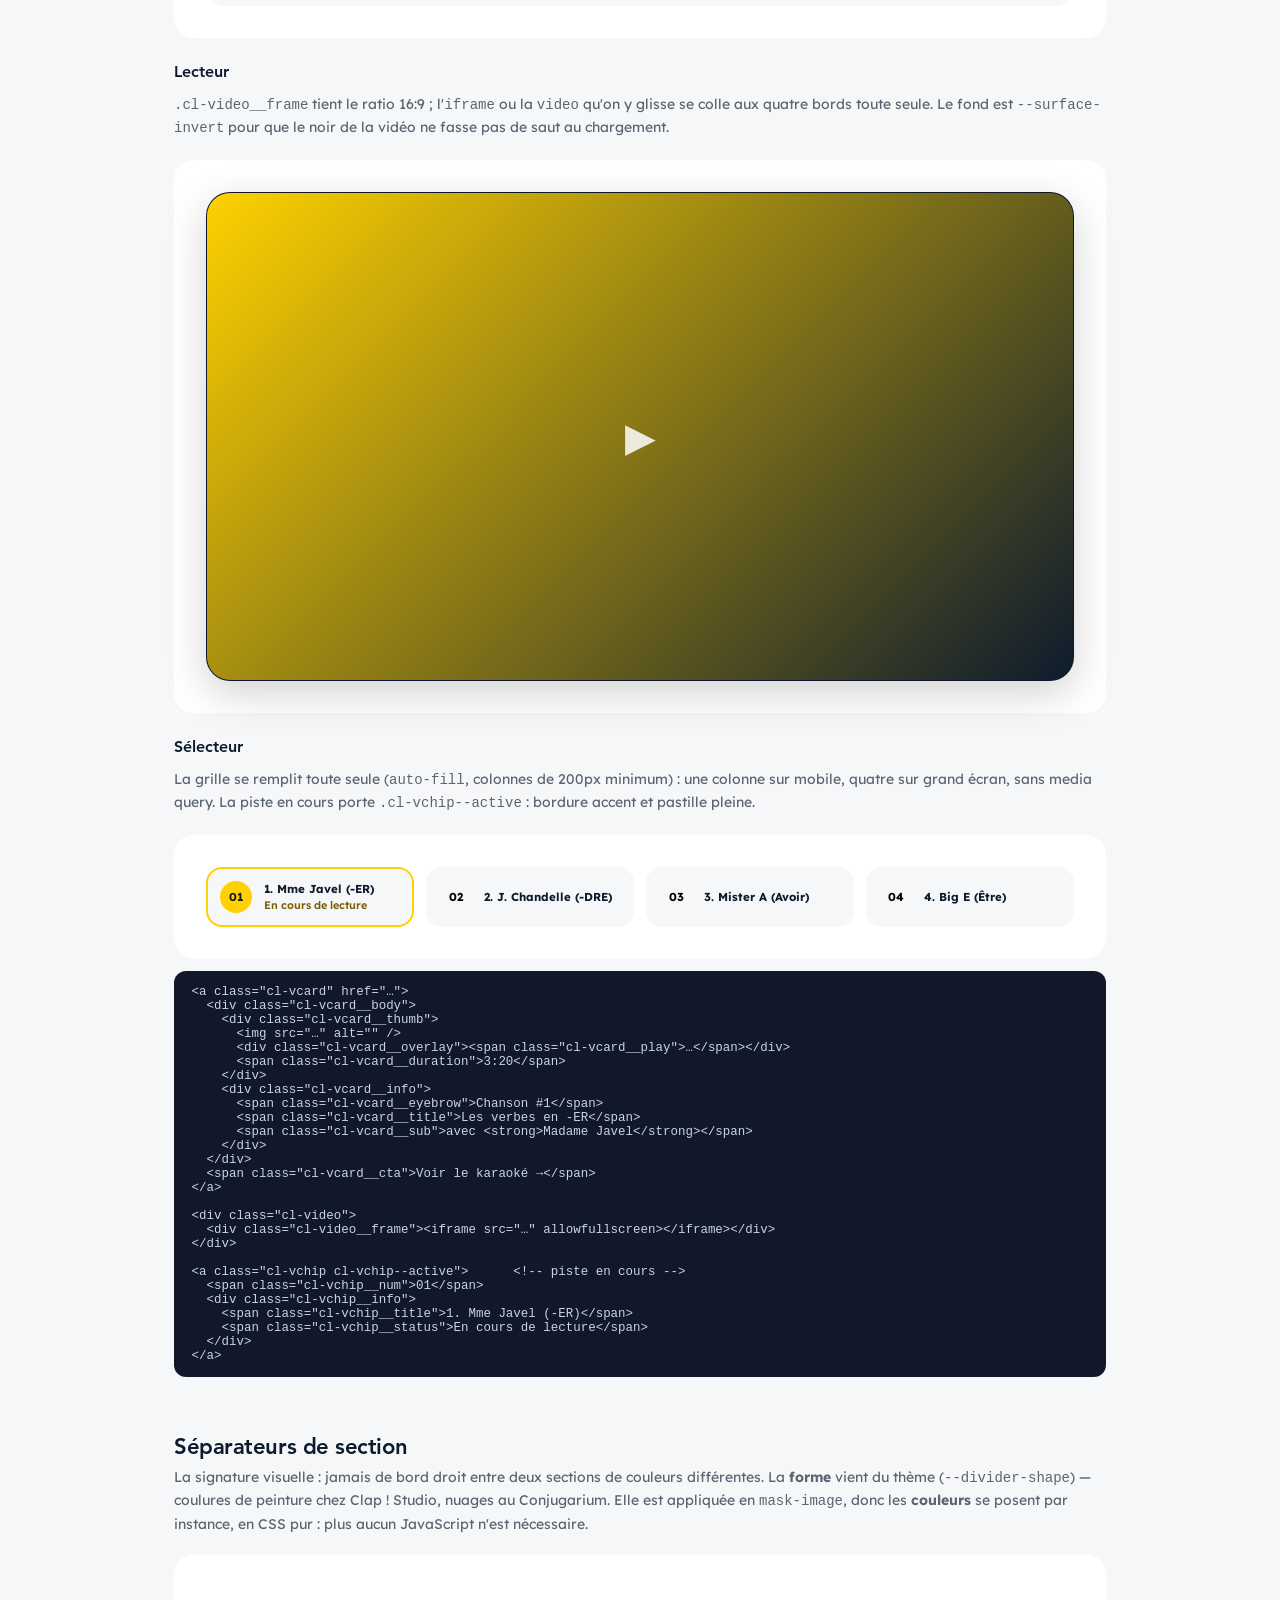
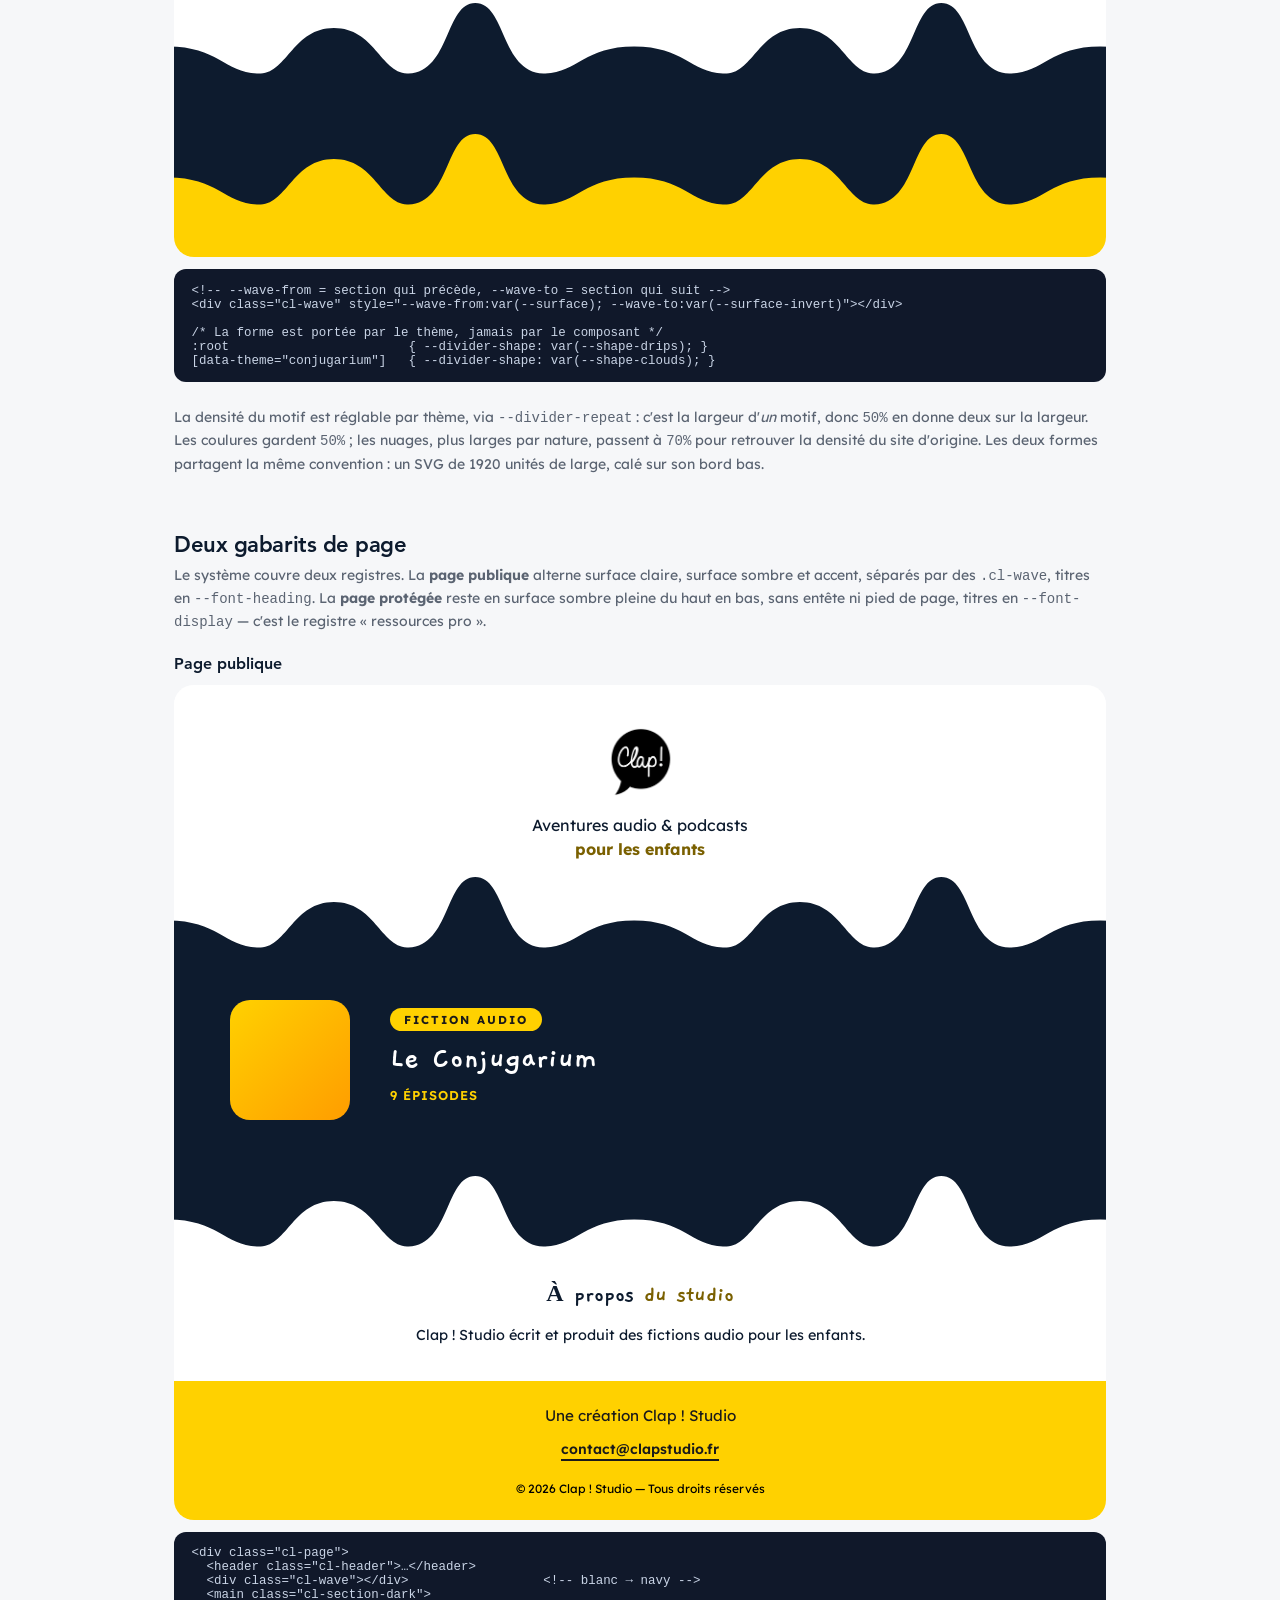
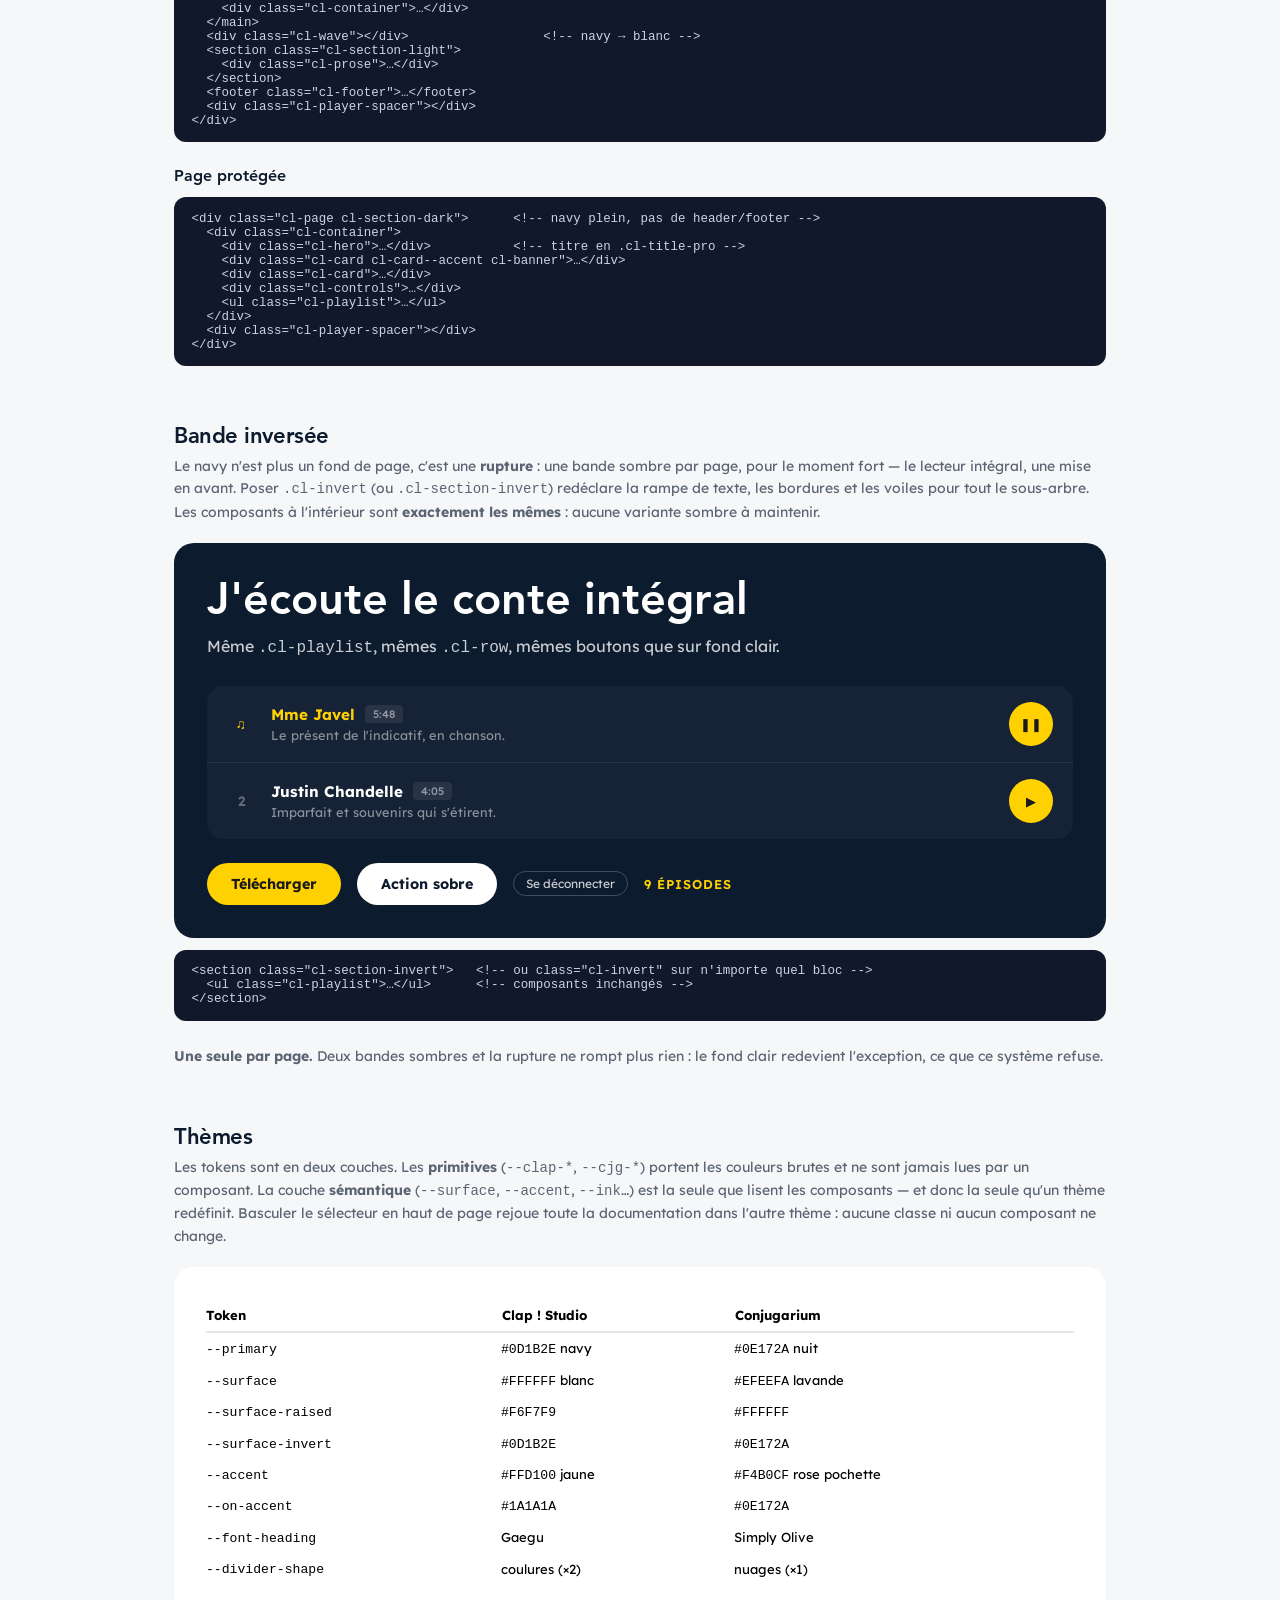
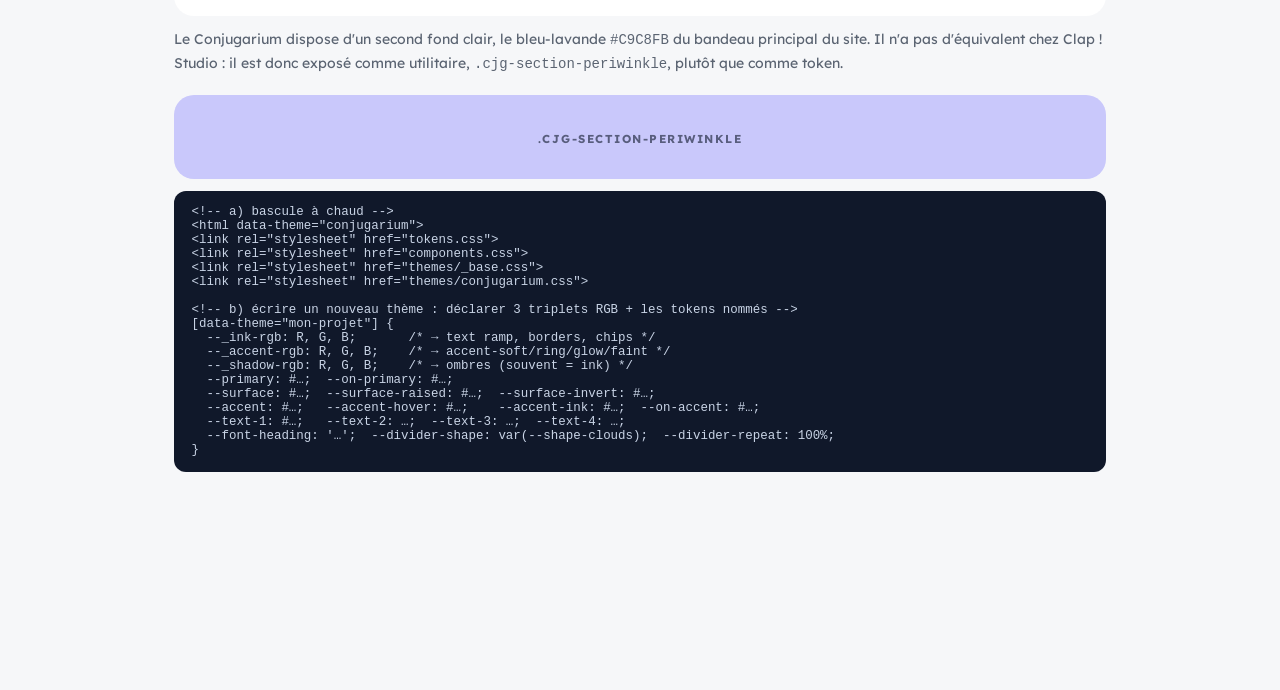
==== commit 728f61f8: "refactor: extract _base.css — theme tokens derived from RGB triplets Each theme now declares only --" ====
--- a/index.html
+++ b/index.html
@@ -40,6 +40,7 @@
 <link href="https://fonts.googleapis.com/css2?family=Lexend:wght@400;500;600;700&family=Gaegu:wght@700&display=swap" rel="stylesheet" />
 <link rel="stylesheet" href="./tokens.css" />
 <link rel="stylesheet" href="./components.css" />
+<link rel="stylesheet" href="./themes/_base.css" />
 <link rel="stylesheet" href="./themes/conjugarium.css" />
 <style>
   /* Chrome de la page de styleguide — hors design system */
@@ -667,10 +668,14 @@
 &lt;html data-theme="conjugarium"&gt;
 &lt;link rel="stylesheet" href="tokens.css"&gt;
 &lt;link rel="stylesheet" href="components.css"&gt;
+&lt;link rel="stylesheet" href="themes/_base.css"&gt;
 &lt;link rel="stylesheet" href="themes/conjugarium.css"&gt;
 
-&lt;!-- b) écrire un nouveau thème : ne redéfinir que la couche sémantique --&gt;
+&lt;!-- b) écrire un nouveau thème : déclarer 3 triplets RGB + les tokens nommés --&gt;
 [data-theme="mon-projet"] {
+  --_ink-rgb: R, G, B;       /* → text ramp, borders, chips */
+  --_accent-rgb: R, G, B;    /* → accent-soft/ring/glow/faint */
+  --_shadow-rgb: R, G, B;    /* → ombres (souvent = ink) */
   --primary: #…;  --on-primary: #…;
   --surface: #…;  --surface-raised: #…;  --surface-invert: #…;
   --accent: #…;   --accent-hover: #…;    --accent-ink: #…;  --on-accent: #…;
--- a/themes/_base.css
+++ b/themes/_base.css
@@ -0,0 +1,62 @@
+/* ==========================================================================
+   Socle thématique — dérivations automatiques
+   Chaque thème enfant déclare :
+     --_ink-rgb          triplet RGB de la couleur d'encre
+     --_accent-rgb       triplet RGB de l'accent
+     --_shadow-rgb       triplet RGB pour les ombres (souvent = ink)
+   Et les tokens nommés qui ne se dérivent pas :
+     --primary, --primary-hover, --on-primary,
+     --surface, --surface-raised, --surface-sunken,
+     --surface-invert, --surface-invert-raised,
+     --accent, --accent-hover, --on-accent, --accent-ink,
+     --font-heading, --font-display, --heading-lh, --heading-ls,
+     --divider-shape, --divider-repeat, --divider-repeat-mobile,
+     --wave-h, --wave-h-mobile
+   Tout le reste (text ramp, borders, shadows, accent-soft/ring/glow)
+   est dérivé ici mécaniquement et n'a PAS besoin d'être redéclaré.
+   ========================================================================== */
+
+/* ══════════════════════════════════════════════════════════════════════
+   Rampe de texte — dérivée de --_ink-rgb
+   ══════════════════════════════════════════════════════════════════════ */
+:root[data-theme],
+[data-theme] {
+  --text-1: var(--primary);
+  --text-2: rgba(var(--_ink-rgb), 0.78);
+  --text-3: rgba(var(--_ink-rgb), 0.62);
+  --text-4: rgba(var(--_ink-rgb), 0.47);
+
+  /* ── Bordures & voiles ── */
+  --border-subtle: rgba(var(--_ink-rgb), 0.12);
+  --border-hairline: rgba(var(--_ink-rgb), 0.07);
+  --border-strong: rgba(var(--_ink-rgb), 0.25);
+  --overlay-hover: rgba(var(--_ink-rgb), 0.04);
+  --chip-bg: rgba(var(--_ink-rgb), 0.06);
+  --chip-border: rgba(var(--_ink-rgb), 0.1);
+
+  /* ── Déclinaisons d'accent ── */
+  --on-accent-muted: rgba(var(--_ink-rgb), 0.62);
+  --on-accent-faint: rgba(var(--_ink-rgb), 0.48);
+  --accent-soft: rgba(var(--_accent-rgb), 0.22);
+  --accent-ring: rgba(var(--_accent-rgb), 0.45);
+  --accent-glow: rgba(var(--_accent-rgb), 0.3);
+  --accent-glow-lg: rgba(var(--_accent-rgb), 0.38);
+  --accent-faint: rgba(var(--_accent-rgb), 0.6);
+
+  /* ── Ombres ── */
+  --shadow-card: 0 1px 2px rgba(var(--_shadow-rgb), 0.05), 0 8px 24px rgba(var(--_shadow-rgb), 0.07);
+  --shadow-modal: 0 2px 4px rgba(var(--_shadow-rgb), 0.06), 0 16px 48px rgba(var(--_shadow-rgb), 0.14);
+  --shadow-cover: 0 8px 28px rgba(var(--_shadow-rgb), 0.2);
+  --shadow-player: 0 4px 24px rgba(var(--_shadow-rgb), 0.2);
+}
+
+/* ══════════════════════════════════════════════════════════════════════
+   Zone inversée — commune à tous les thèmes enfants
+   ══════════════════════════════════════════════════════════════════════ */
+[data-theme] .cl-invert,
+[data-theme] .cl-section-invert,
+[data-theme] .cl-section-dark {
+  --accent-soft: rgba(var(--_accent-rgb), 0.16);
+  --primary: #FFFFFF;
+  --on-primary: var(--surface-invert);
+}
--- a/themes/conjugarium.css
+++ b/themes/conjugarium.css
@@ -1,8 +1,9 @@
 /* ==========================================================================
    Thème — Bienvenue au Conjugarium
    Dérivé de clapeditions.fr/bienvenueauconjugarium-audio.
-   Ne redéfinit QUE la couche sémantique de tokens.css : aucun composant
-   n'est modifié, aucune classe n'est ajoutée.
+   Hérite de _base.css pour les dérivations automatiques (text ramp,
+   borders, shadows, accent-soft/ring/glow). Ne déclare que les tokens
+   propres au thème.
 
    Deux façons de l'activer :
      a) <html data-theme="conjugarium">   → bascule à chaud
@@ -23,26 +24,31 @@
    1. PRIMITIVES — palette Conjugarium
    ══════════════════════════════════════════════════════════════════════ */
 :root {
-  --cjg-navy: #0E172A;        /* nuit — fond des sections de contenu */
-  --cjg-navy-light: #1B2540;  /* nuit remontée — cartes, playlist */
-  --cjg-pink: #F4B0CF;        /* rose pochette — accent interactif */
+  --cjg-navy: #0E172A;
+  --cjg-navy-light: #1B2540;
+  --cjg-pink: #F4B0CF;
   --cjg-pink-hover: #F8C5DC;
-  --cjg-periwinkle: #C9C8FB;  /* bleu-lavande — bandeau principal du site */
-  --cjg-lavender: #EFEEFA;    /* lavande pâle — sections de texte long */
+  --cjg-periwinkle: #C9C8FB;
+  --cjg-lavender: #EFEEFA;
   --cjg-white: #FFFFFF;
 }
 
 /* ══════════════════════════════════════════════════════════════════════
-   2. APPLICATION
+   2. APPLICATION — tokens propres (le reste vient de _base.css)
    ══════════════════════════════════════════════════════════════════════ */
 :root[data-theme="conjugarium"],
 [data-theme="conjugarium"] {
-  /* ── Couleur principale : la nuit devient contenu, pas fond de page ── */
+  /* ── Triplets RGB pour les dérivations de _base.css ── */
+  --_ink-rgb: 14, 23, 42;
+  --_accent-rgb: 244, 176, 207;
+  --_shadow-rgb: 14, 23, 42;
+
+  /* ── Couleur principale ── */
   --primary: var(--cjg-navy);
   --primary-hover: #1B2540;
   --on-primary: var(--cjg-lavender);
 
-  /* ── Surfaces : lavande pâle en fond principal, cartes blanches ── */
+  /* ── Surfaces ── */
   --surface: var(--cjg-lavender);
   --surface-raised: var(--cjg-white);
   --surface-sunken: var(--cjg-white);
@@ -53,34 +59,7 @@
   --accent: var(--cjg-pink);
   --accent-hover: var(--cjg-pink-hover);
   --on-accent: var(--cjg-navy);
-  --on-accent-muted: rgba(14, 23, 42, 0.62);
-  --on-accent-faint: rgba(14, 23, 42, 0.48);
-  --accent-soft: rgba(244, 176, 207, 0.3);
-  --accent-ring: rgba(244, 176, 207, 0.45);
-  --accent-glow: rgba(244, 176, 207, 0.35);
-  --accent-glow-lg: rgba(244, 176, 207, 0.4);
-  --accent-faint: rgba(244, 176, 207, 0.6);
-  --accent-ink: #A62A60;              /* 5.9:1 sur la lavande #EFEEFA */
-
-  /* ── Rampe de texte sur la lavande ── */
-  --text-1: var(--cjg-navy);
-  --text-2: rgba(14, 23, 42, 0.78);
-  --text-3: rgba(14, 23, 42, 0.65);   /* plancher AA sur la lavande */
-  --text-4: rgba(14, 23, 42, 0.47);   /* 3:1 — redondant seulement */
-
-  /* ── Bordures & voiles ── */
-  --border-subtle: rgba(14, 23, 42, 0.12);
-  --border-hairline: rgba(14, 23, 42, 0.07);
-  --border-strong: rgba(14, 23, 42, 0.25);
-  --overlay-hover: rgba(14, 23, 42, 0.04);
-  --chip-bg: rgba(14, 23, 42, 0.06);
-  --chip-border: rgba(14, 23, 42, 0.1);
-
-  /* ── Ombres : la lavande pardonne encore moins que le blanc ── */
-  --shadow-card: 0 1px 2px rgba(14, 23, 42, 0.05), 0 8px 24px rgba(14, 23, 42, 0.07);
-  --shadow-modal: 0 2px 4px rgba(14, 23, 42, 0.06), 0 16px 48px rgba(14, 23, 42, 0.14);
-  --shadow-cover: 0 8px 28px rgba(14, 23, 42, 0.2);
-  --shadow-player: 0 4px 24px rgba(14, 23, 42, 0.2);
+  --accent-ink: #A62A60;
 
   /* ── Typographie ── */
   --font-heading: 'Simply Olive', 'Gaegu', cursive;
@@ -91,10 +70,8 @@
   --fs-title-pro: clamp(2rem, 5.5vw, 3.2rem);
   --fs-title-section: clamp(2rem, 5vw, 3.2rem);
 
-  /* ── Séparateur : nuages au lieu des coulures ── */
+  /* ── Séparateur ── */
   --divider-shape: var(--shape-clouds);
-  /* Les nuages sont plus larges que les coulures : comprimés à la densité de
-     base (50%) ils rapetissent. 70% leur rend la largeur du site d'origine. */
   --divider-repeat: 70%;
   --divider-repeat-mobile: 110%;
   --wave-h: 90px;
@@ -109,15 +86,6 @@
   --black: var(--cjg-navy);
 }
 
-/* La bande inversée du thème : l'accent y redevient lisible en texte. */
-[data-theme="conjugarium"] .cl-invert,
-[data-theme="conjugarium"] .cl-section-invert,
-[data-theme="conjugarium"] .cl-section-dark {
-  --accent-soft: rgba(244, 176, 207, 0.16);
-  --primary: #FFFFFF;
-  --on-primary: var(--cjg-navy);
-}
-
 /* ══════════════════════════════════════════════════════════════════════
    3. AJUSTEMENTS DE THÈME
    Simply Olive n'a qu'une graisse : neutraliser les faux gras des titres.
@@ -128,13 +96,11 @@
 [data-theme="conjugarium"] .cl-banner__title {
   line-height: var(--heading-lh);
   letter-spacing: var(--heading-ls);
-  font-weight: 400;   /* Simply Olive n'a qu'une graisse : pas de faux gras */
+  font-weight: 400;
 }
 
 /* ══════════════════════════════════════════════════════════════════════
    4. UTILITAIRE PROPRE AU THÈME
-   Le site de référence alterne DEUX fonds clairs : la lavande pâle et le
-   bleu-lavande plus saturé. Cette classe donne la seconde bande.
    ══════════════════════════════════════════════════════════════════════ */
 [data-theme="conjugarium"] .cl-section-light--alt,
 .cjg-section-periwinkle {
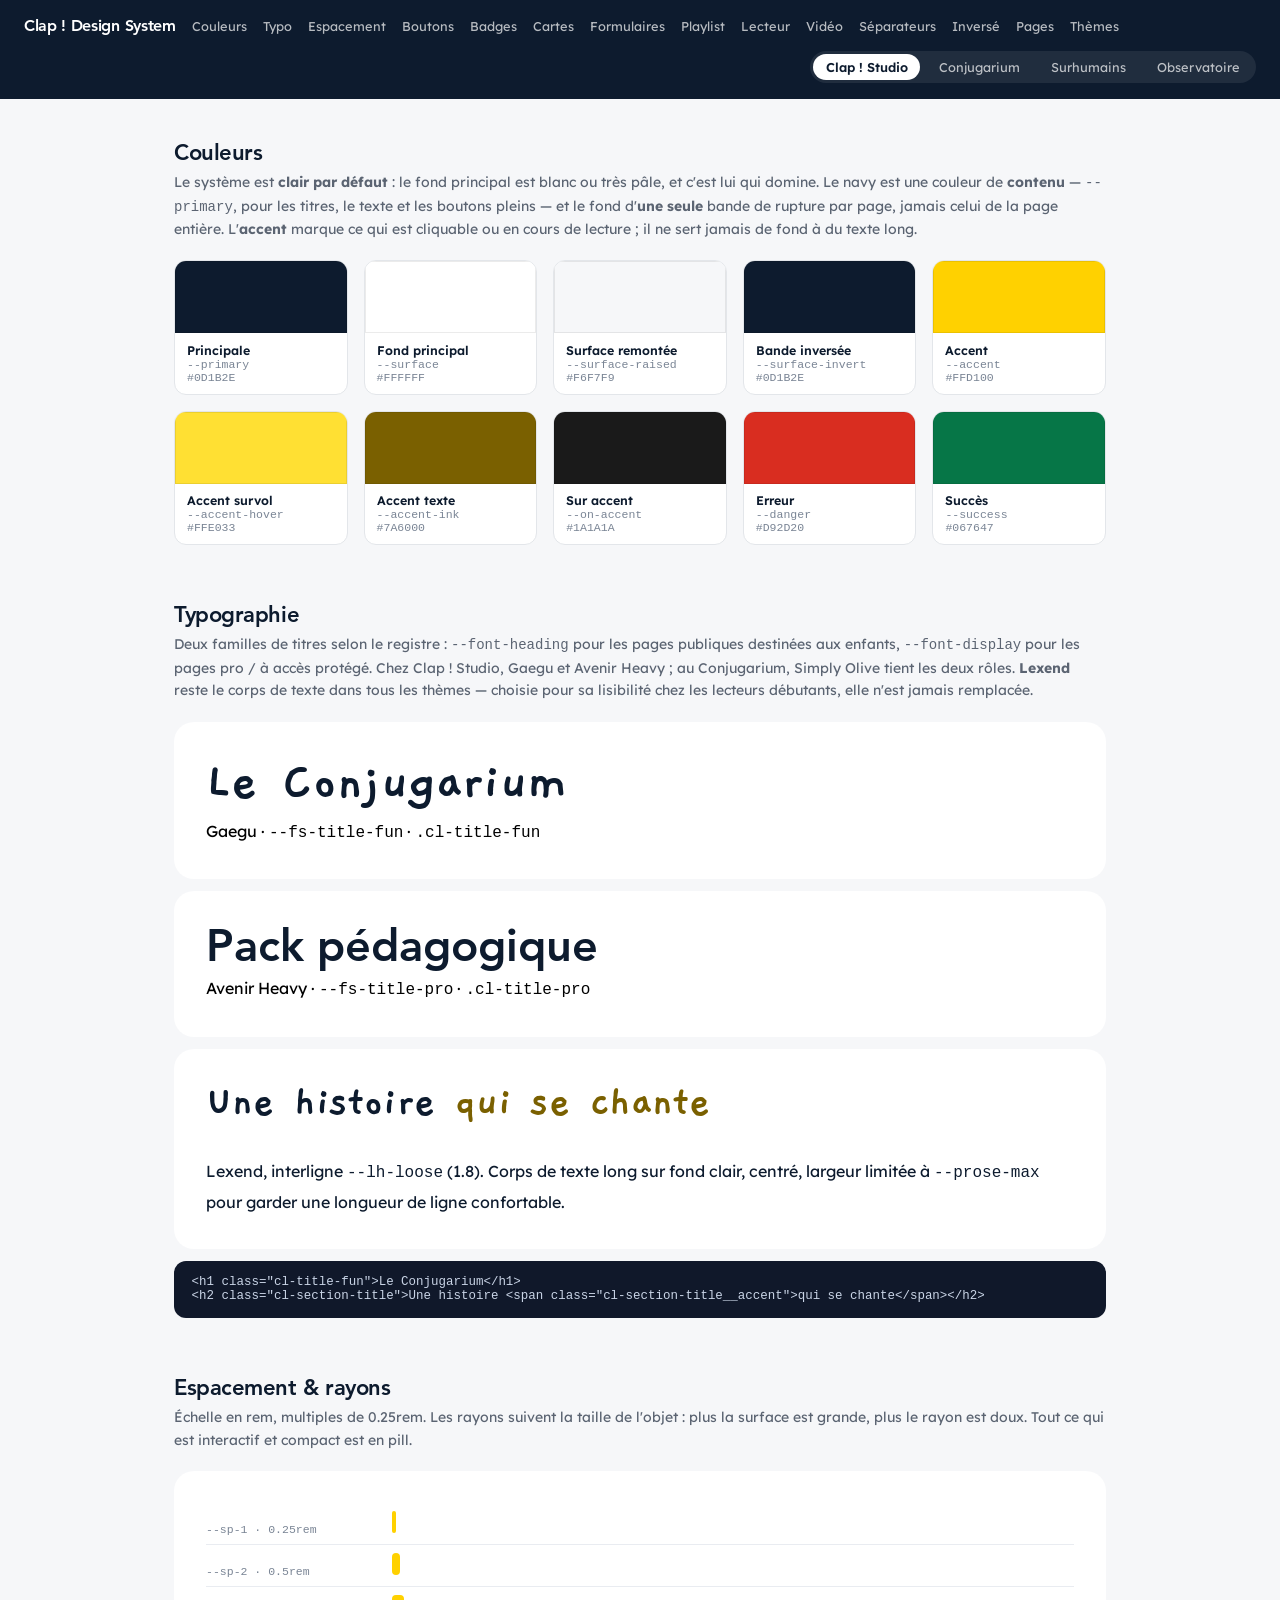
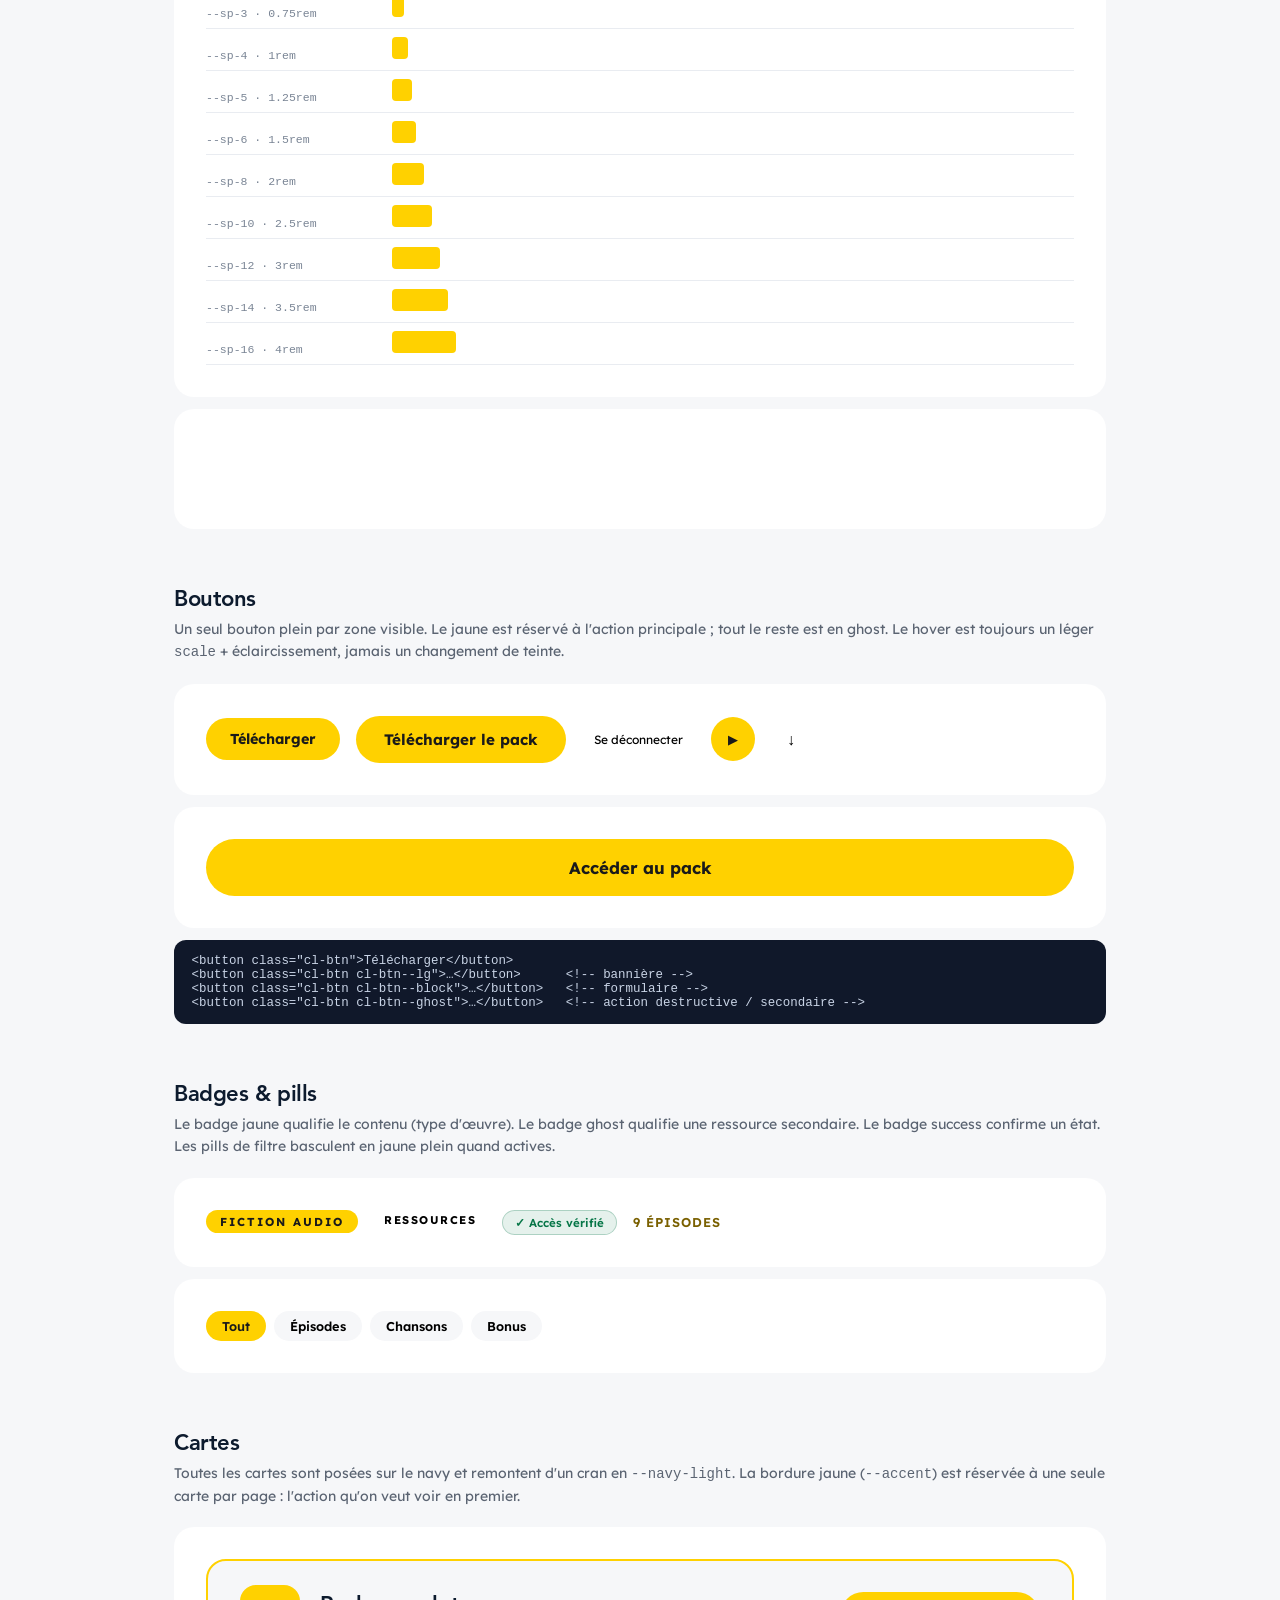
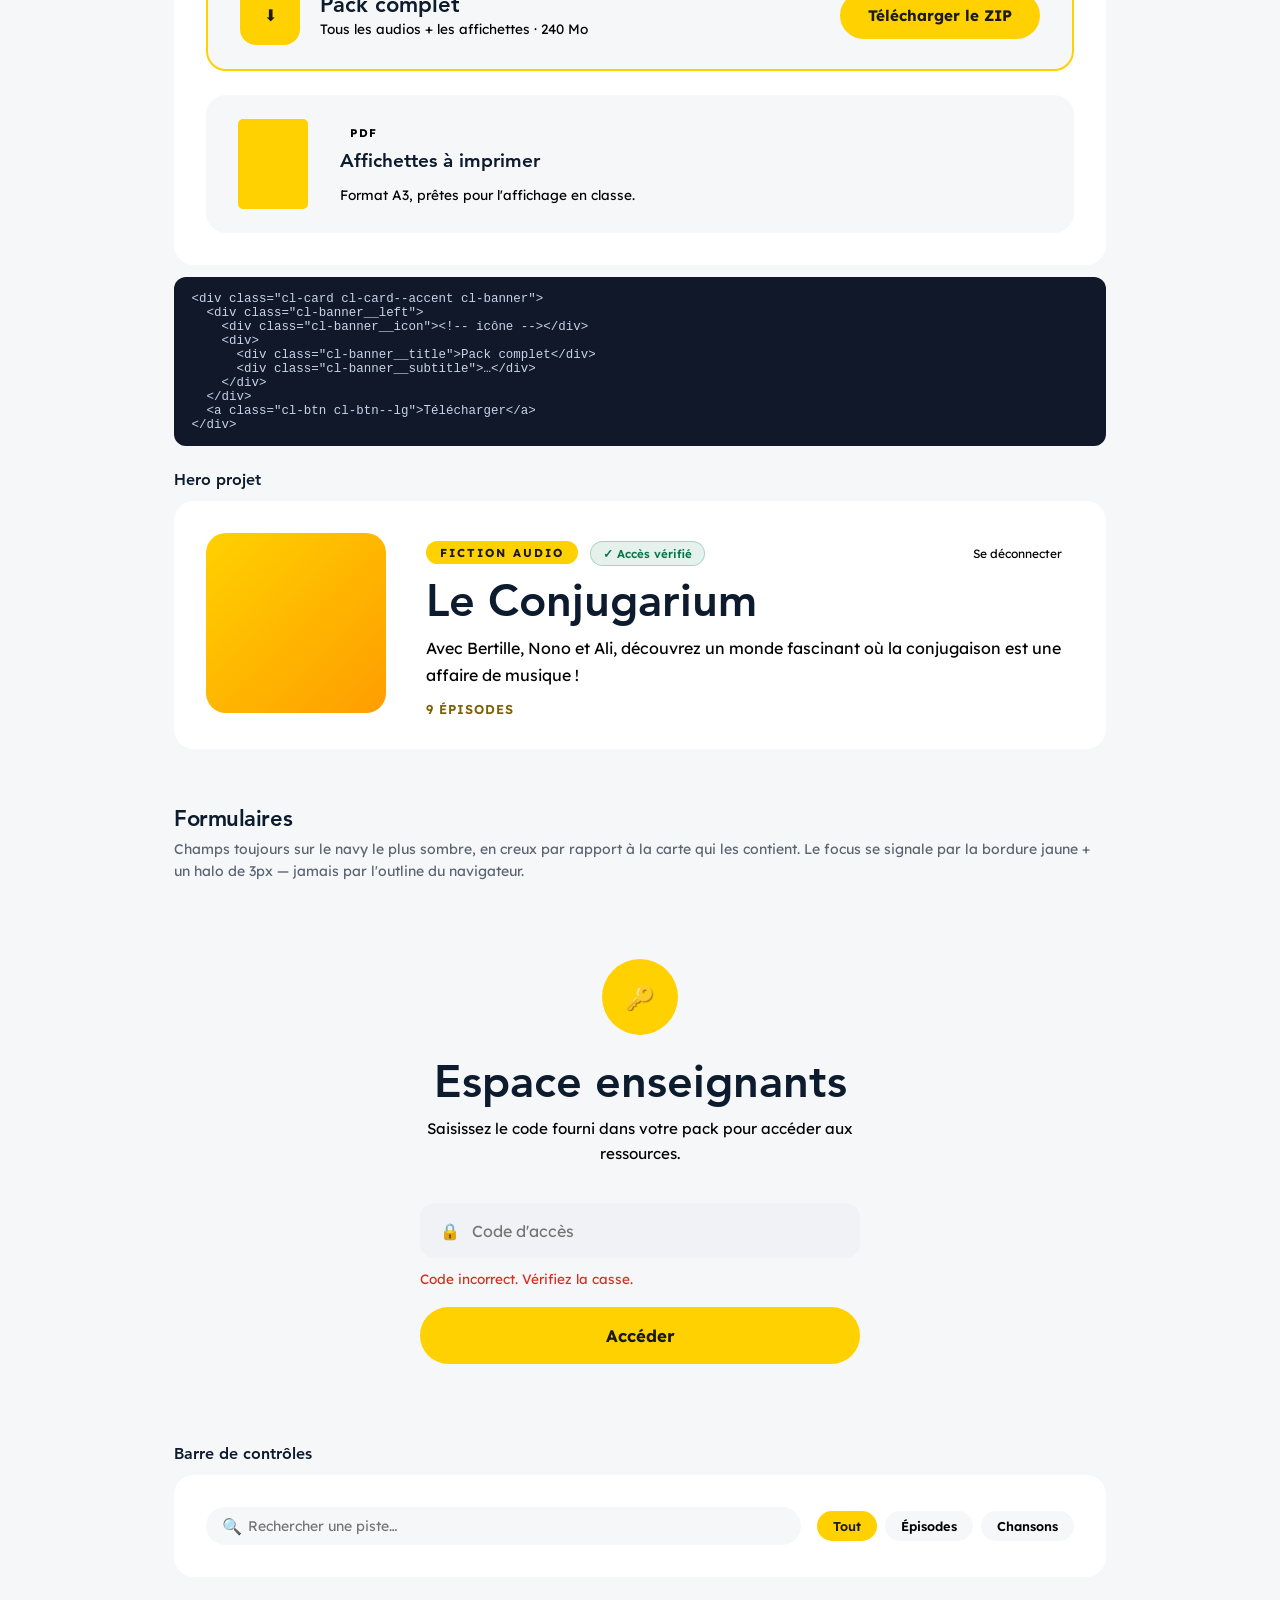
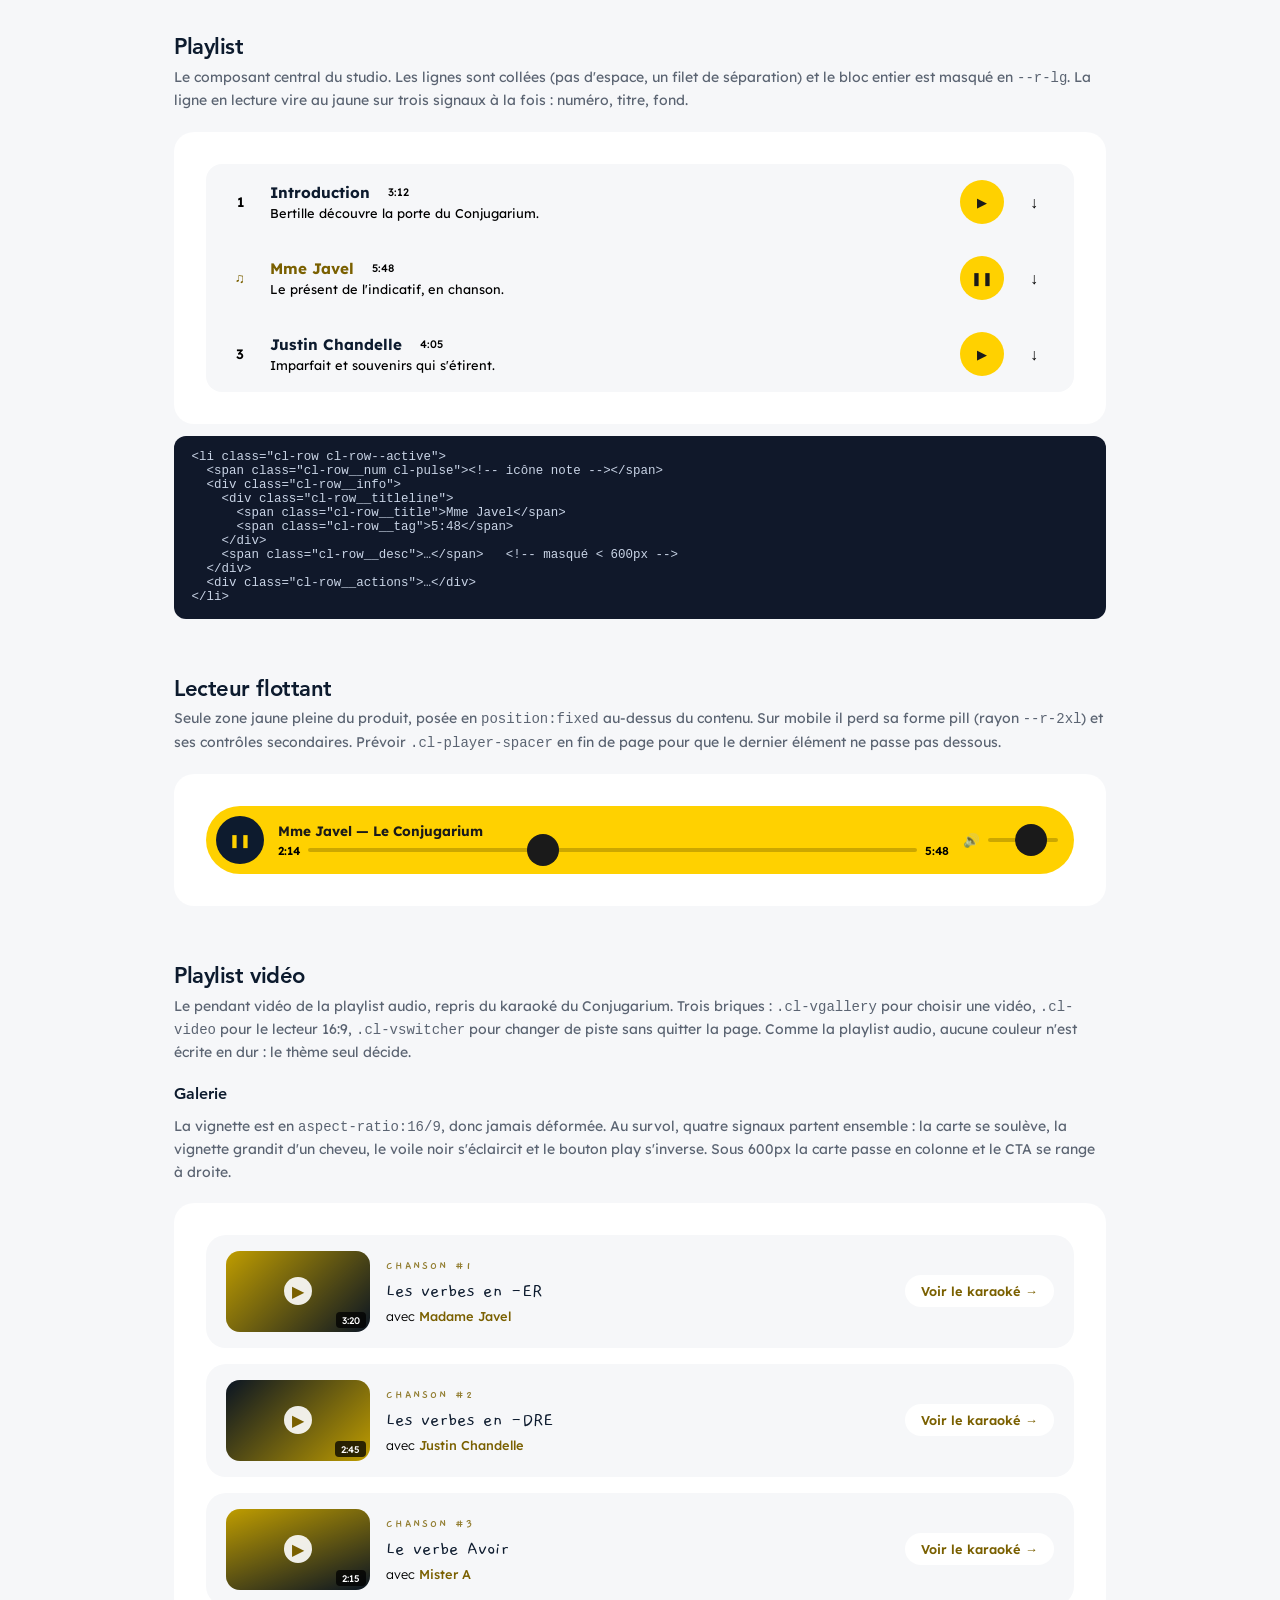
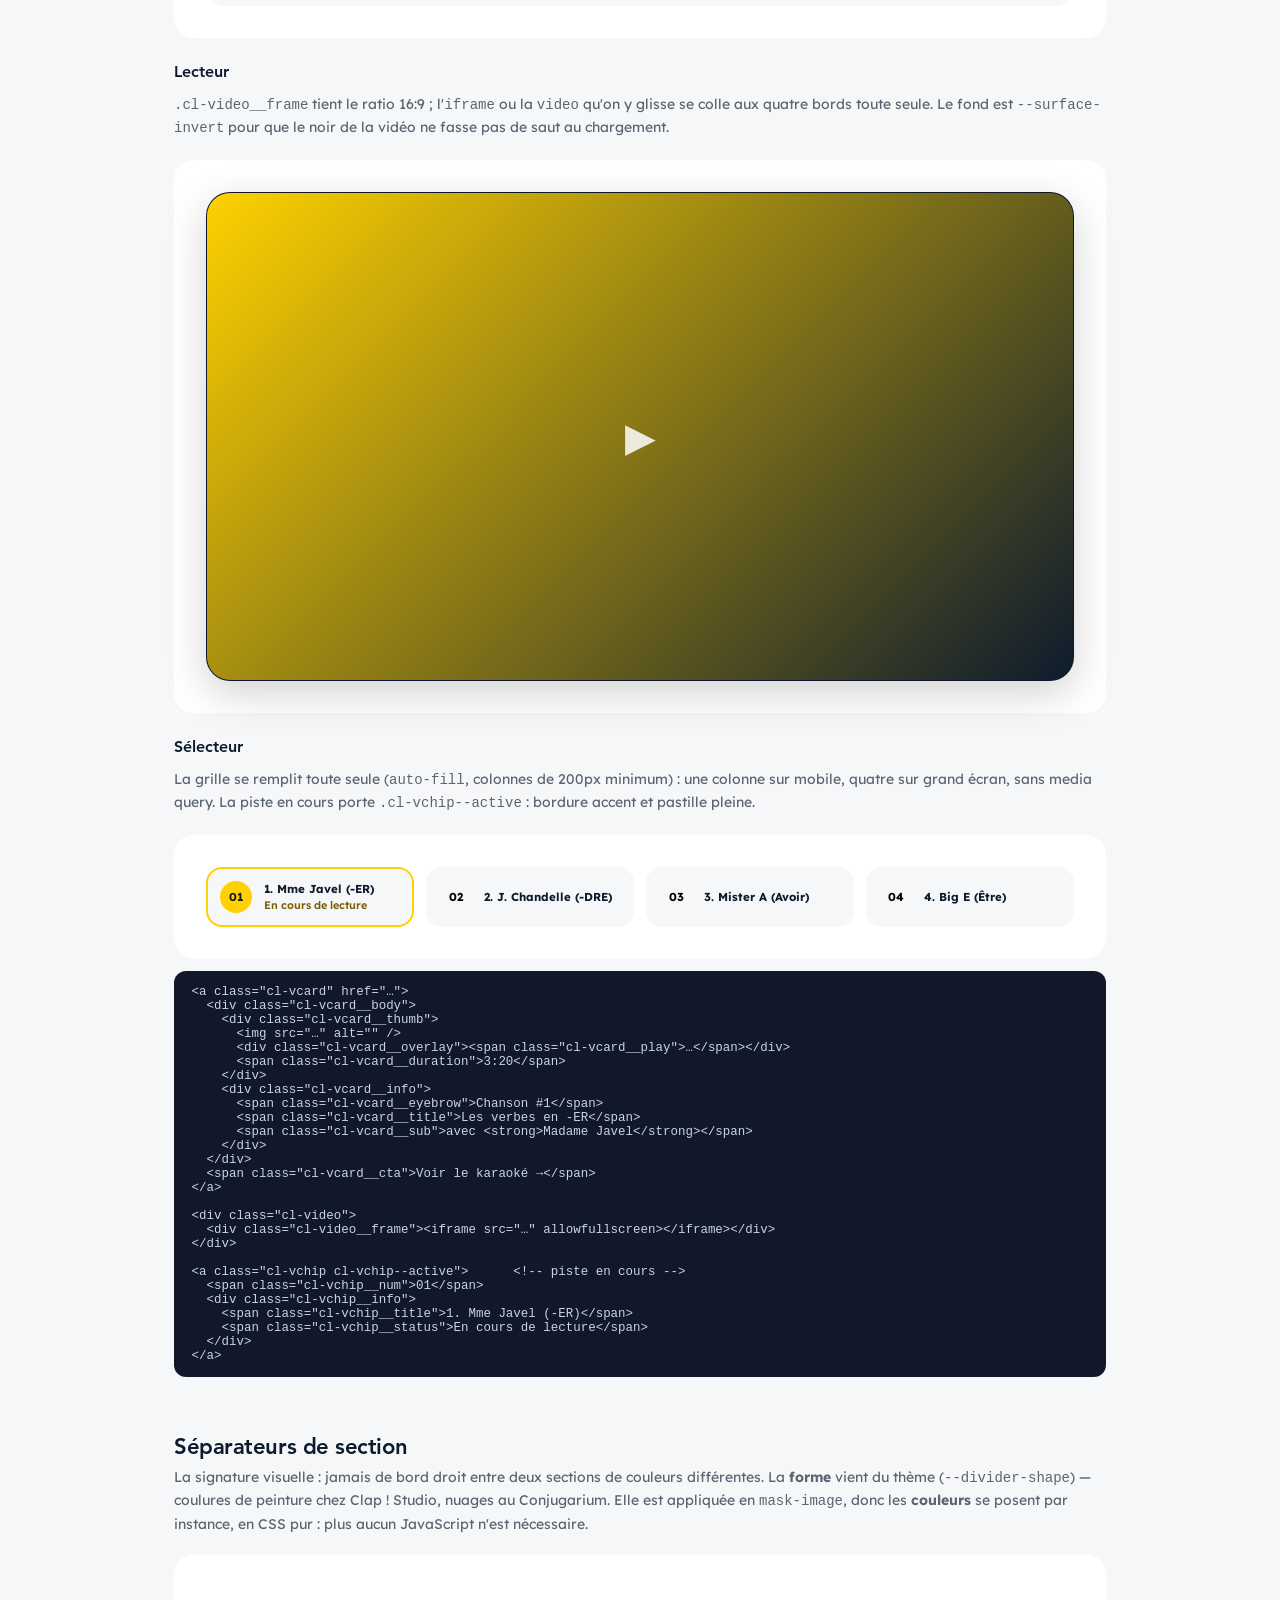
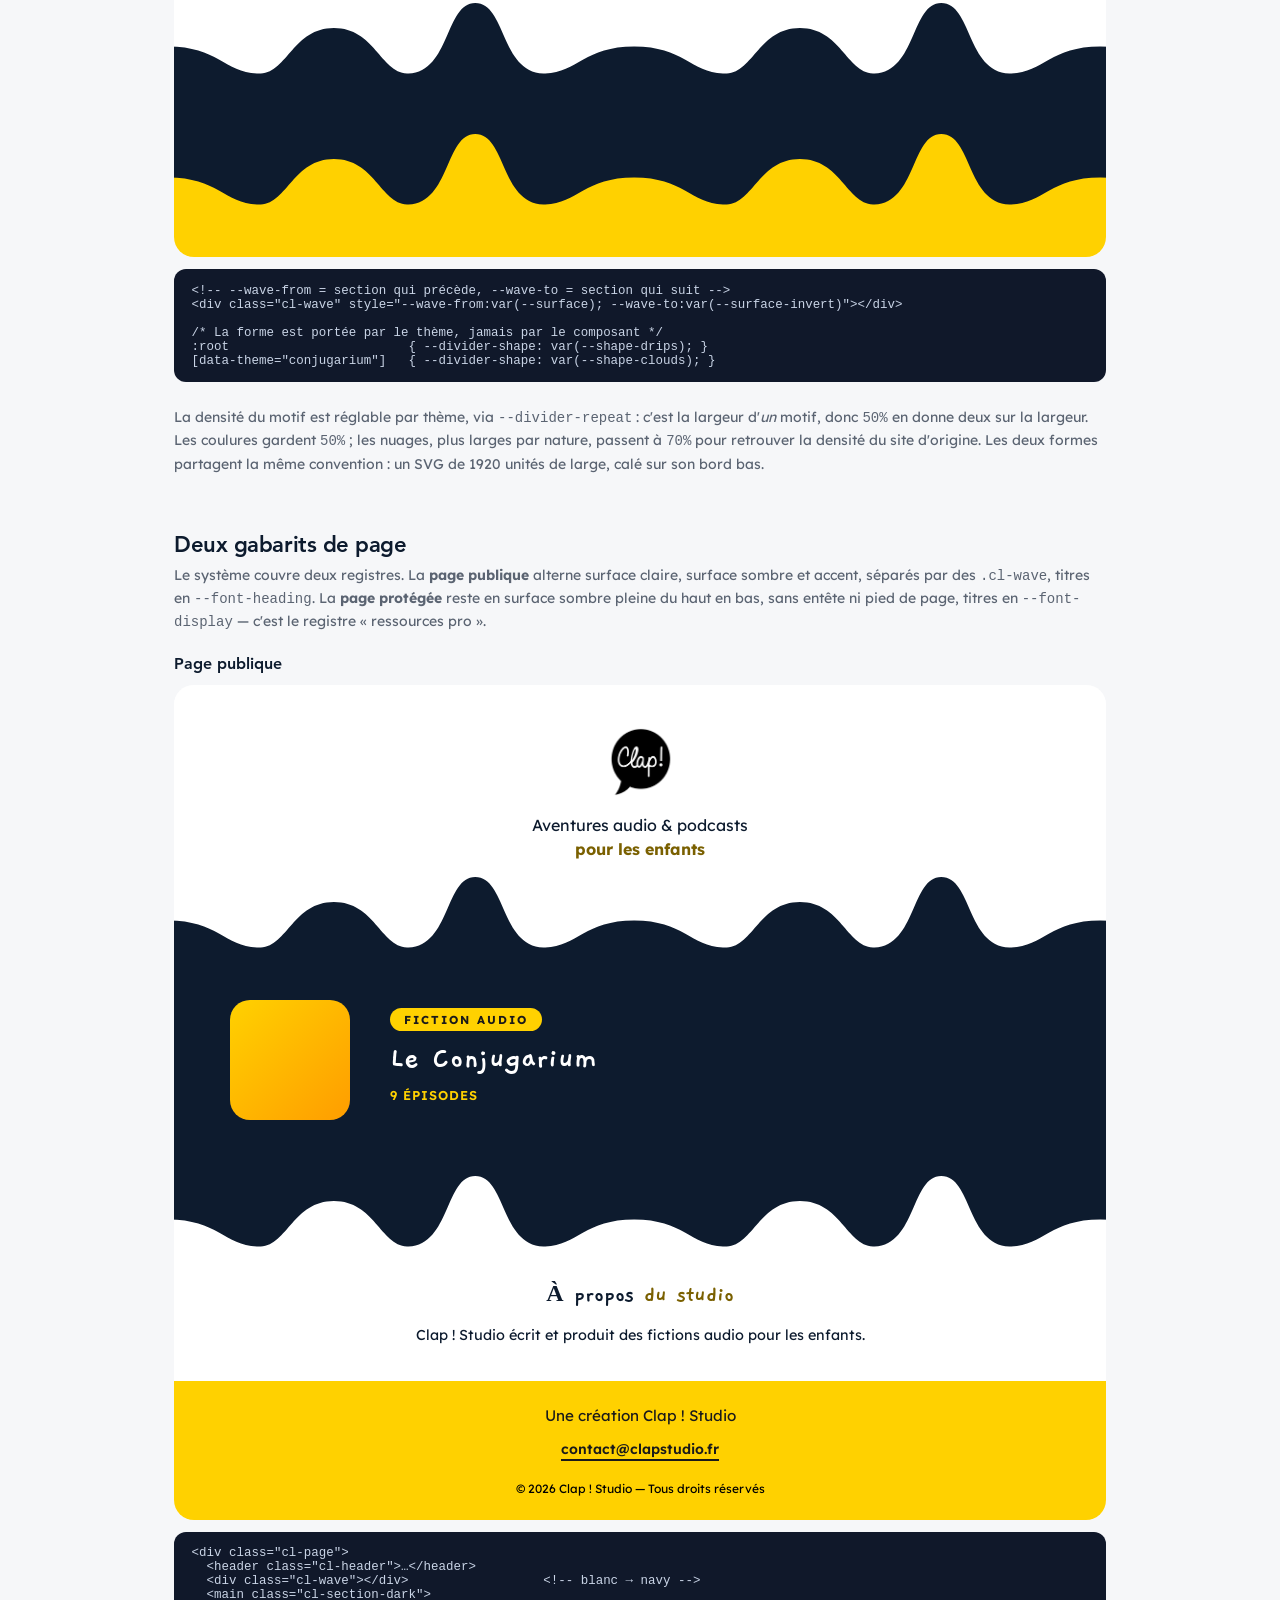
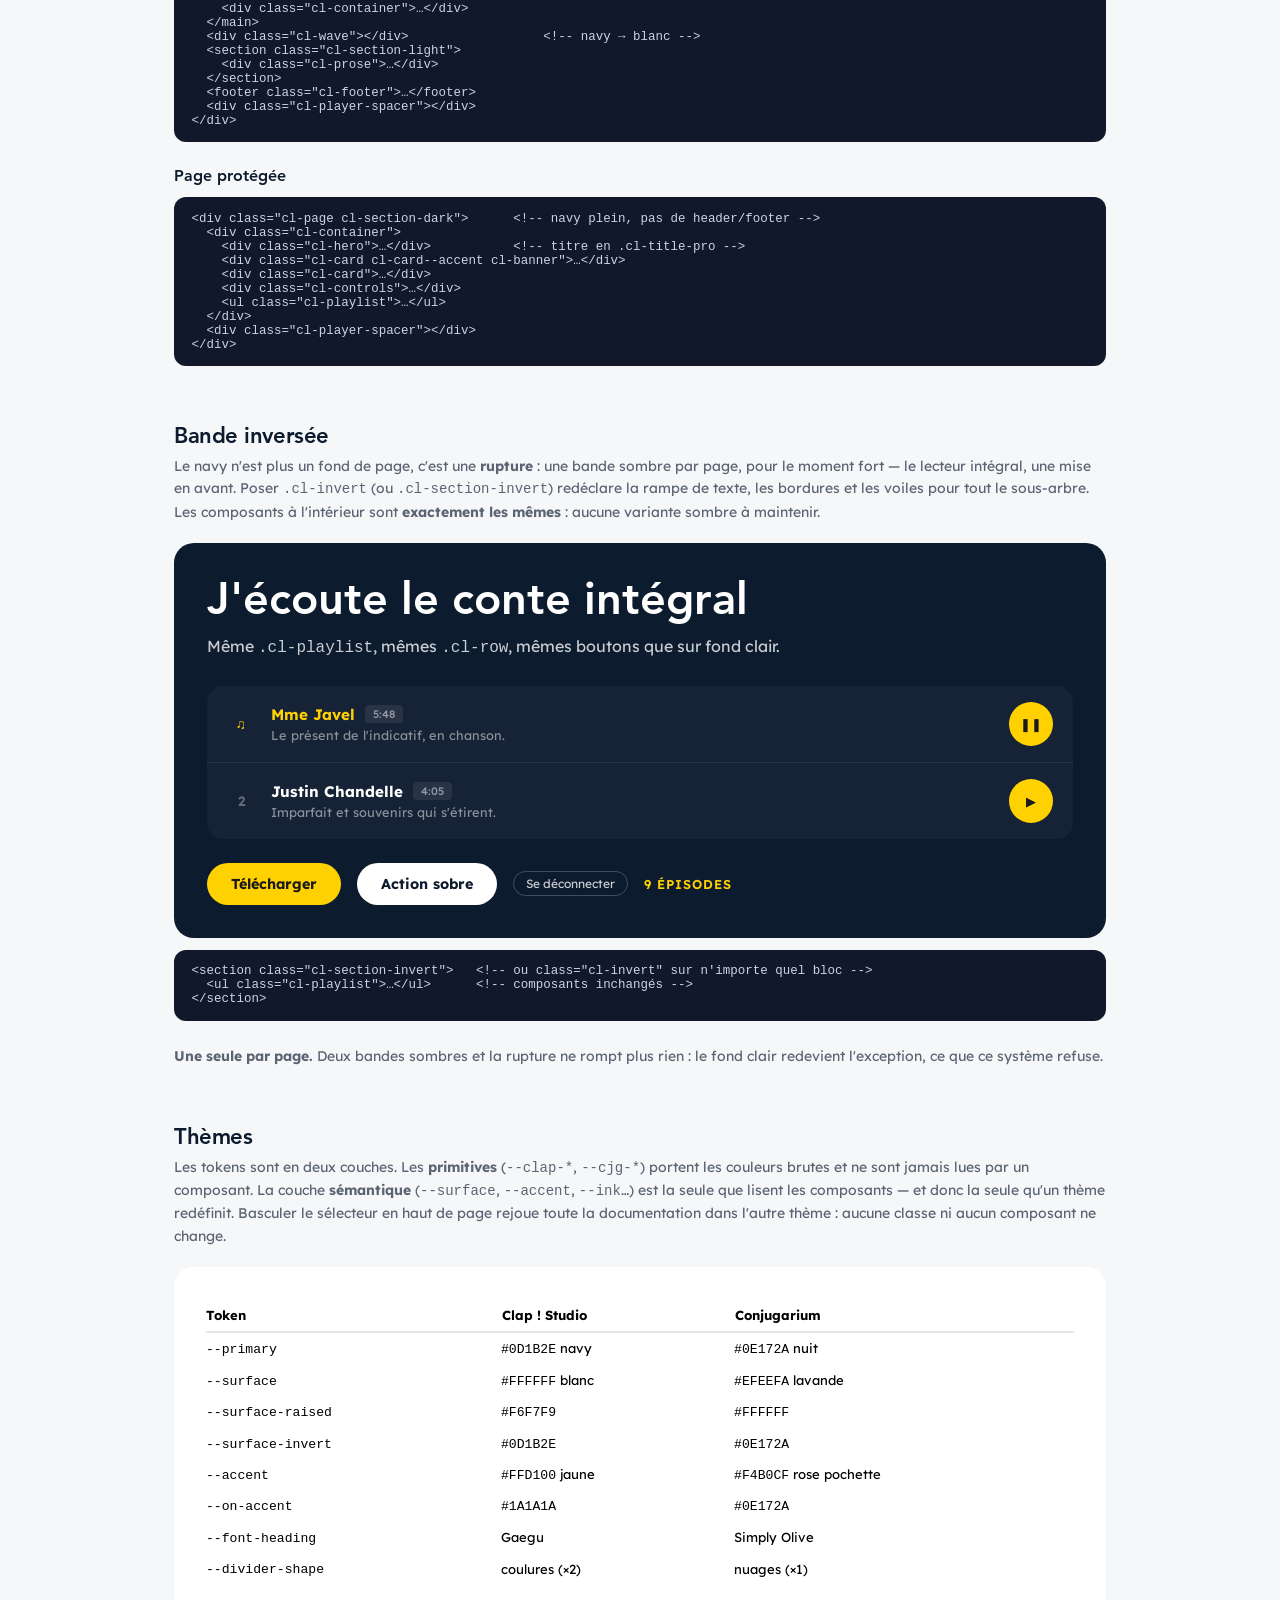
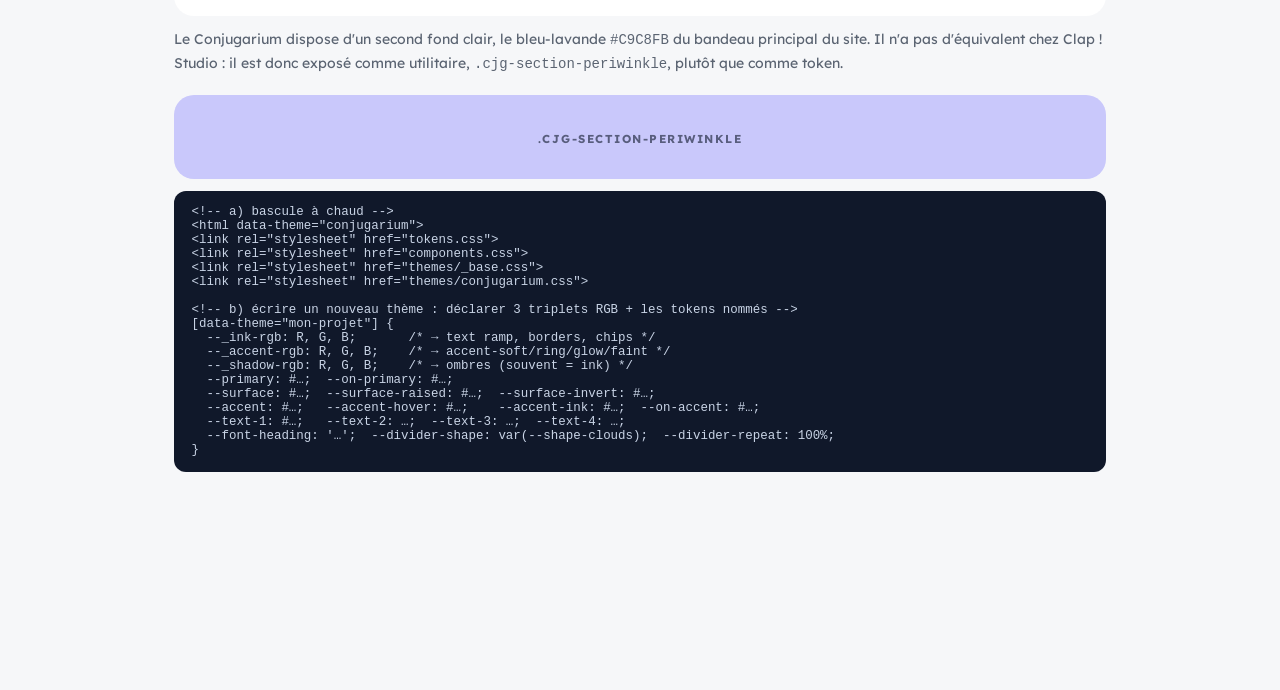
==== commit 75917696: "feat: add Observatoire des Mots theme (#33236B / #F4B0CF / #EA571B) New theme for L'Observatoire des" ====
--- a/index.html
+++ b/index.html
@@ -118,6 +118,7 @@
     <a class="sg-theme__btn" href="/clap" data-page-link="clap">Clap ! Studio</a>
     <a class="sg-theme__btn" href="/conjugarium" data-page-link="conjugarium">Conjugarium</a>
     <a class="sg-theme__btn" href="/surhumains" data-page-link="surhumains">Surhumains</a>
+    <a class="sg-theme__btn" href="/observatoire" data-page-link="observatoire">Observatoire</a>
   </div>
 </nav>
 
@@ -727,7 +728,7 @@
   if (link) link.classList.add('sg-theme__btn--on');
   // sans serveur, les chemins absolus ne résolvent pas : pointer vers le fichier voisin
   if (location.protocol === 'file:') {
-    var files = { clap: 'index.html', conjugarium: 'conjugarium.html', surhumains: 'surhumains.html' };
+    var files = { clap: 'index.html', conjugarium: 'conjugarium.html', surhumains: 'surhumains.html', observatoire: 'observatoire.html' };
     document.querySelectorAll('[data-page-link]').forEach(function (a) {
       a.setAttribute('href', files[a.dataset.pageLink]);
     });
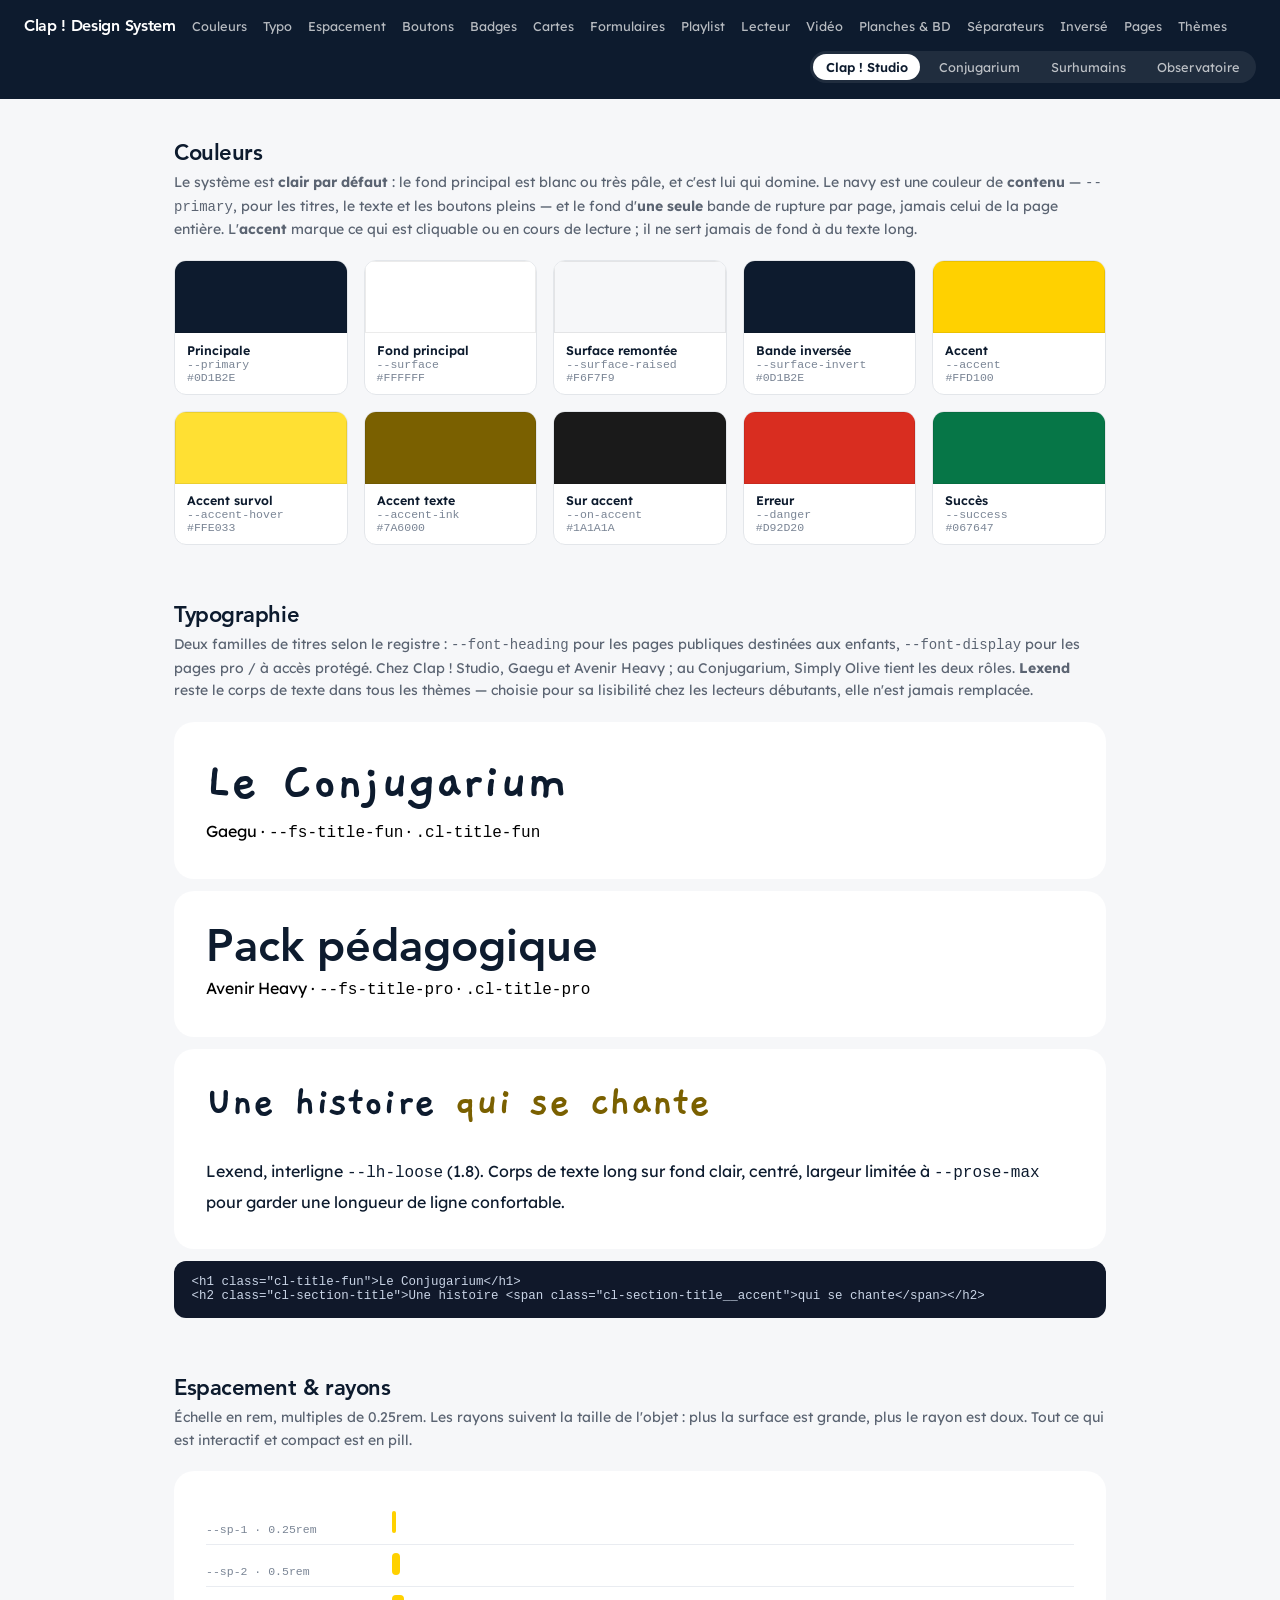
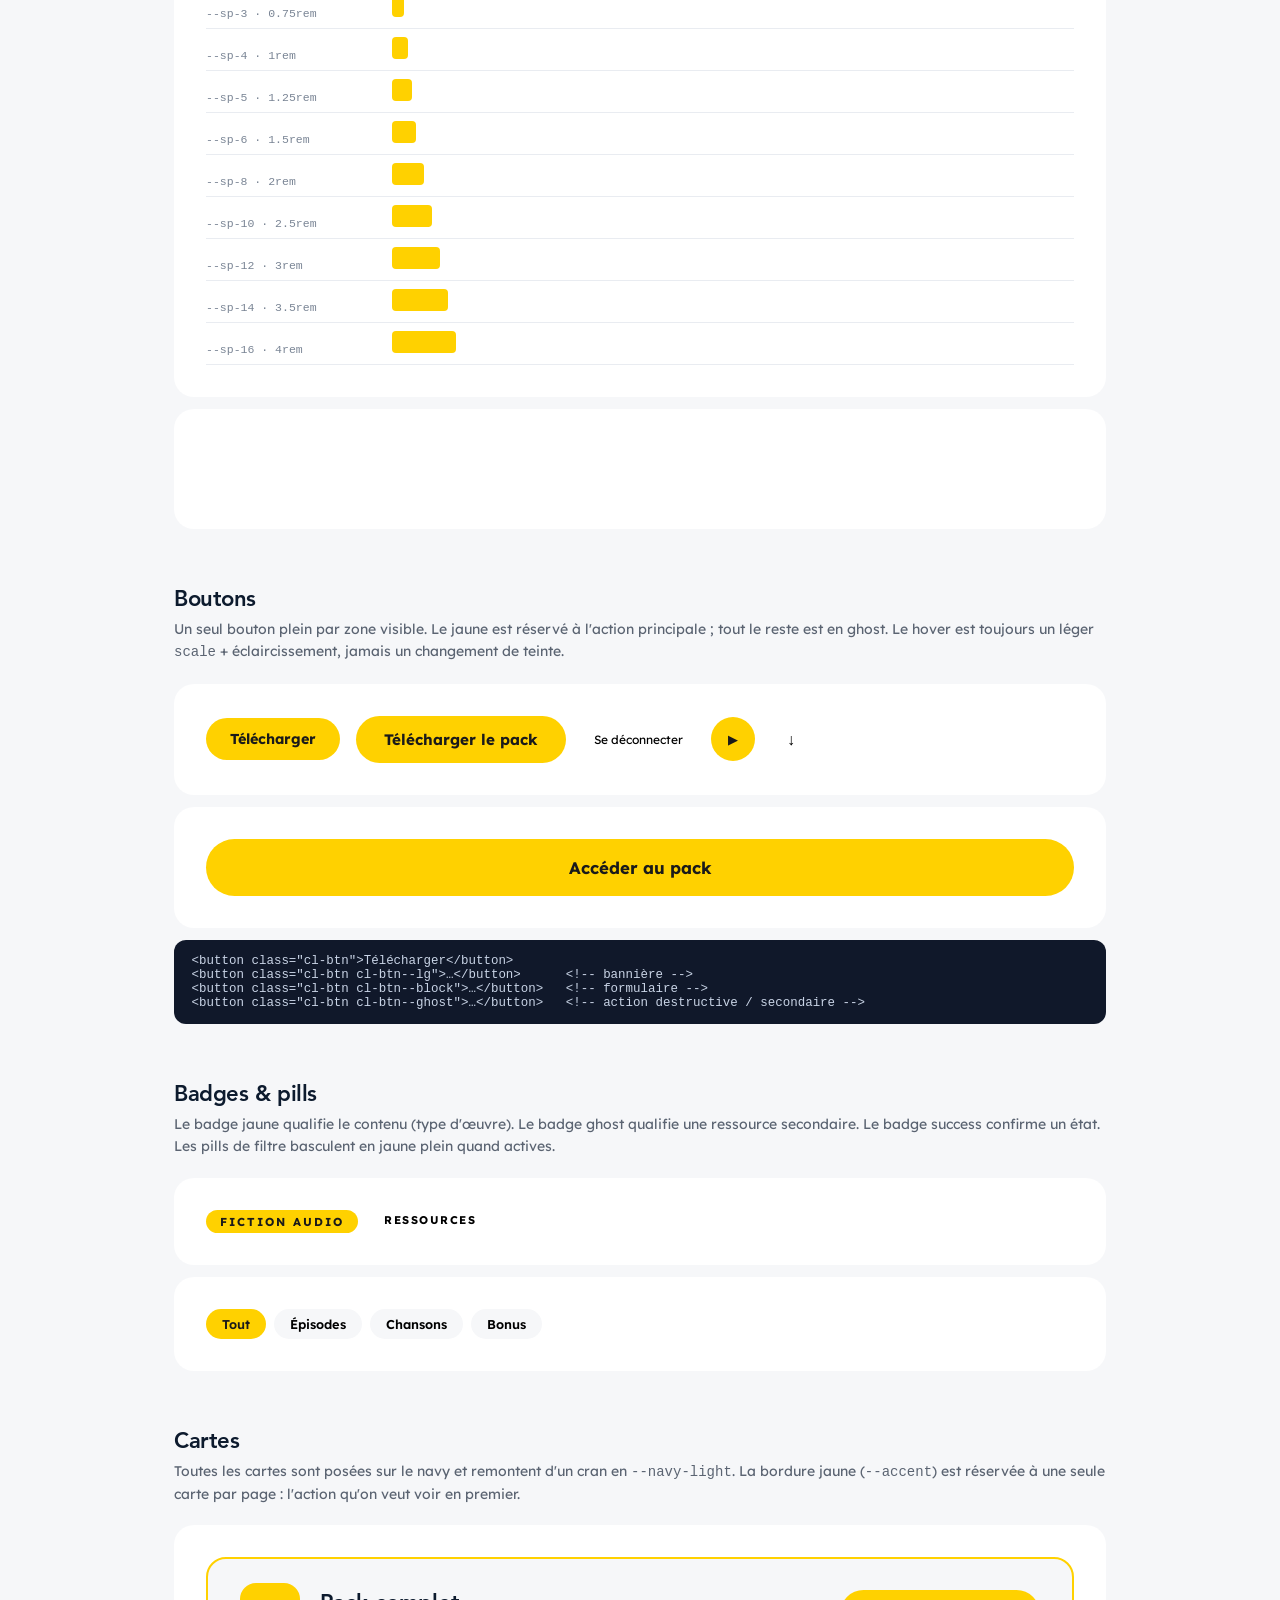
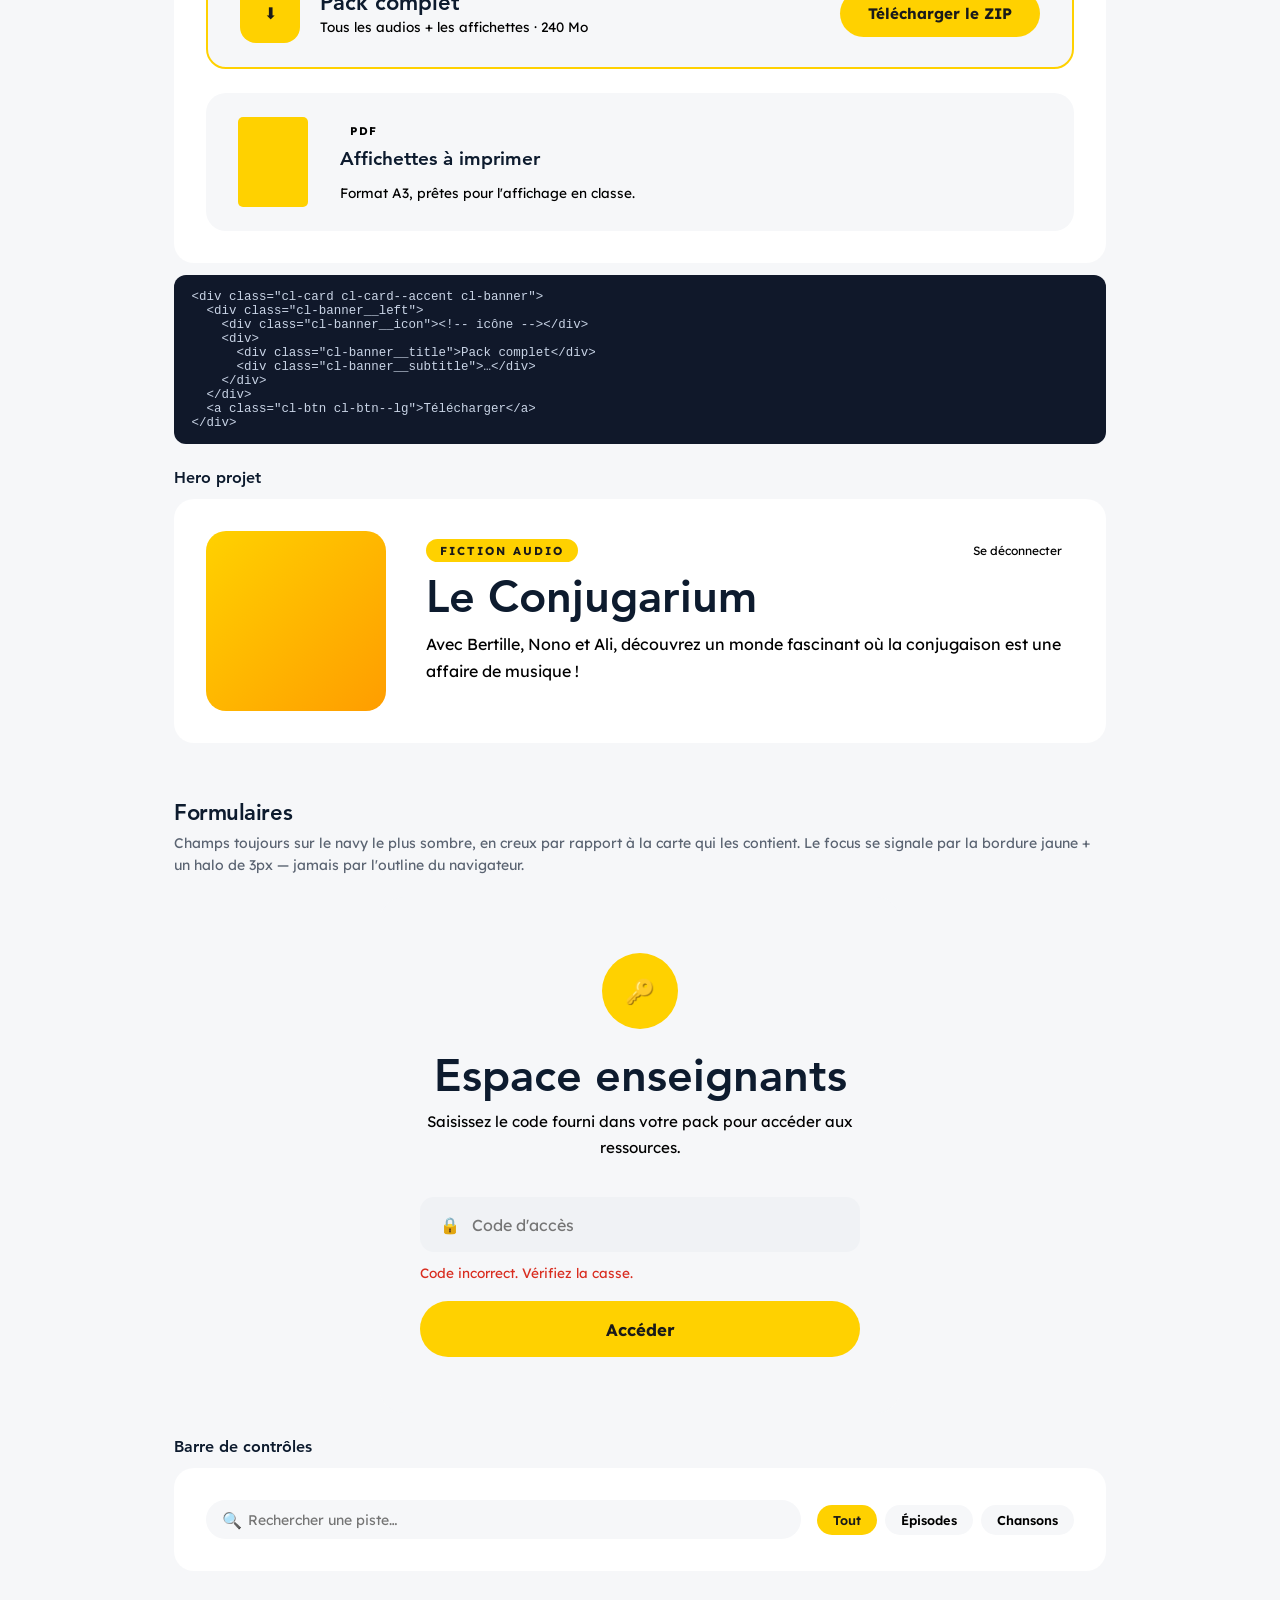
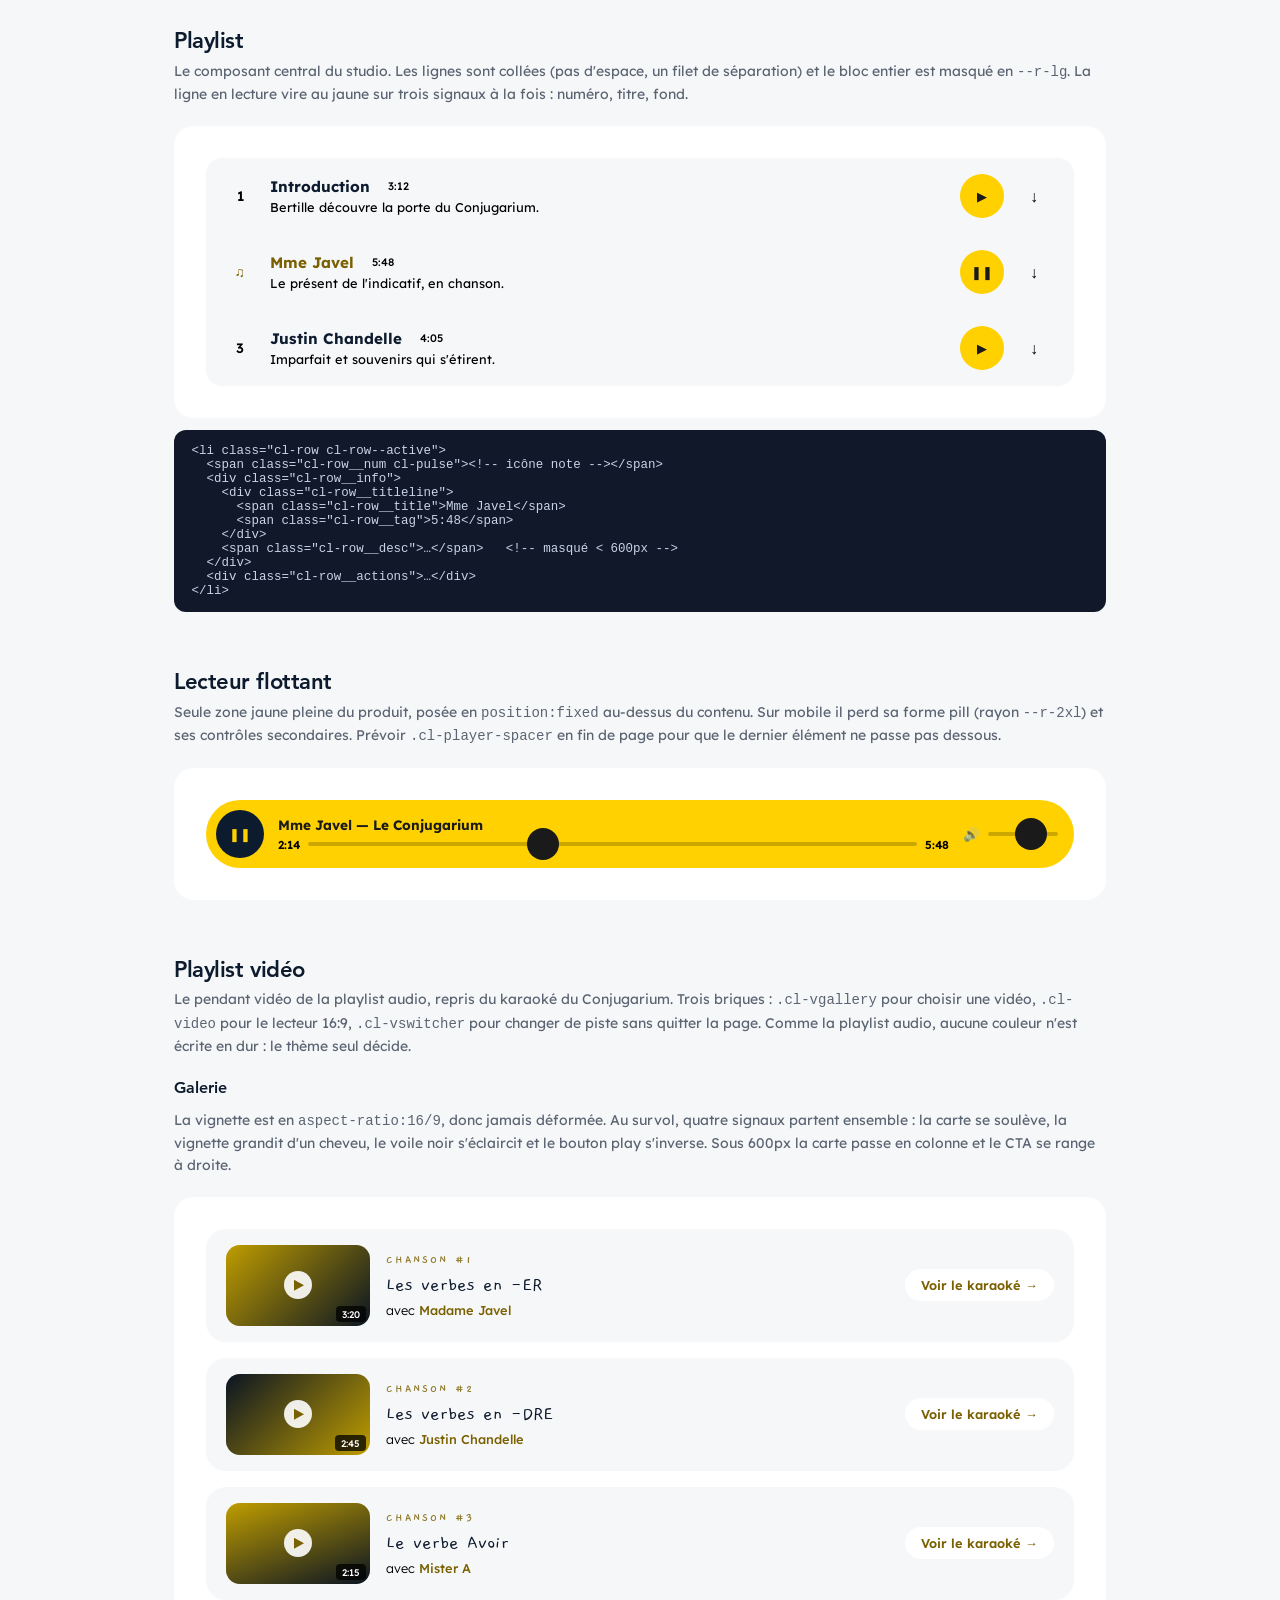
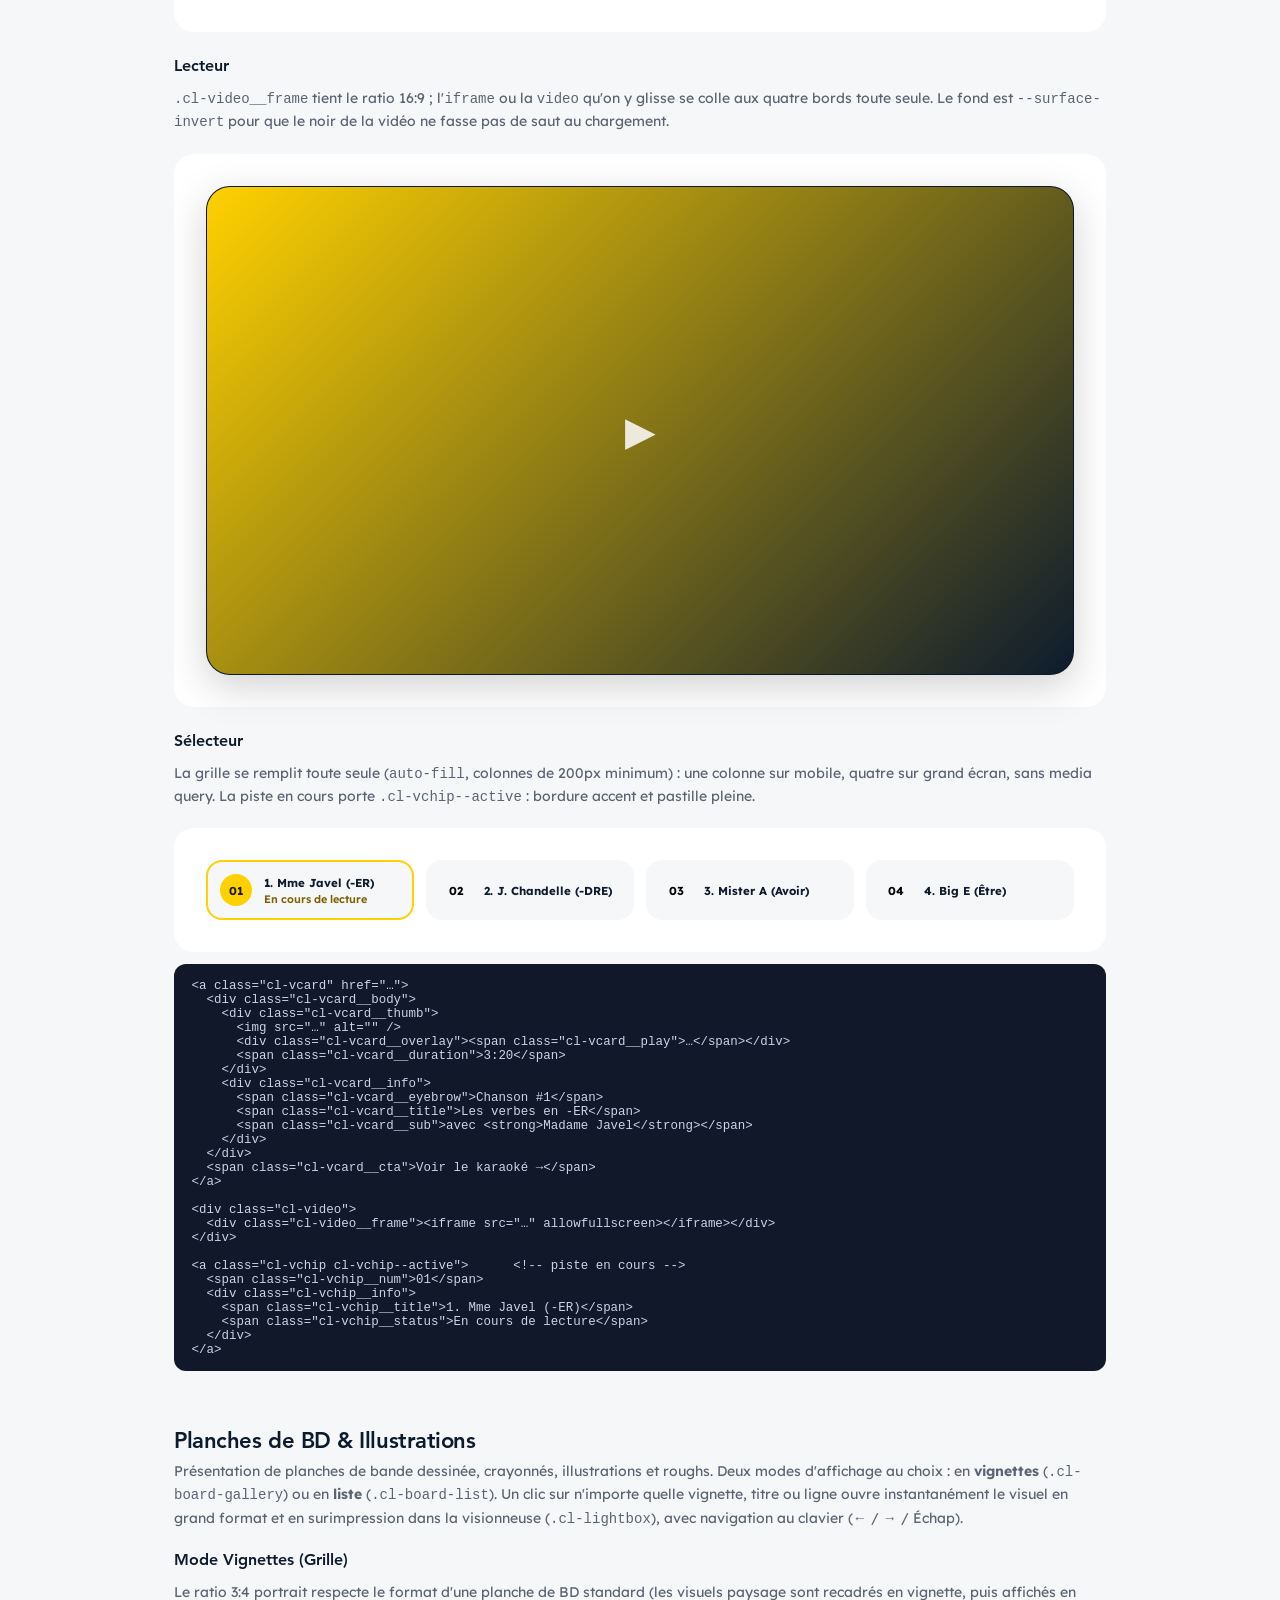
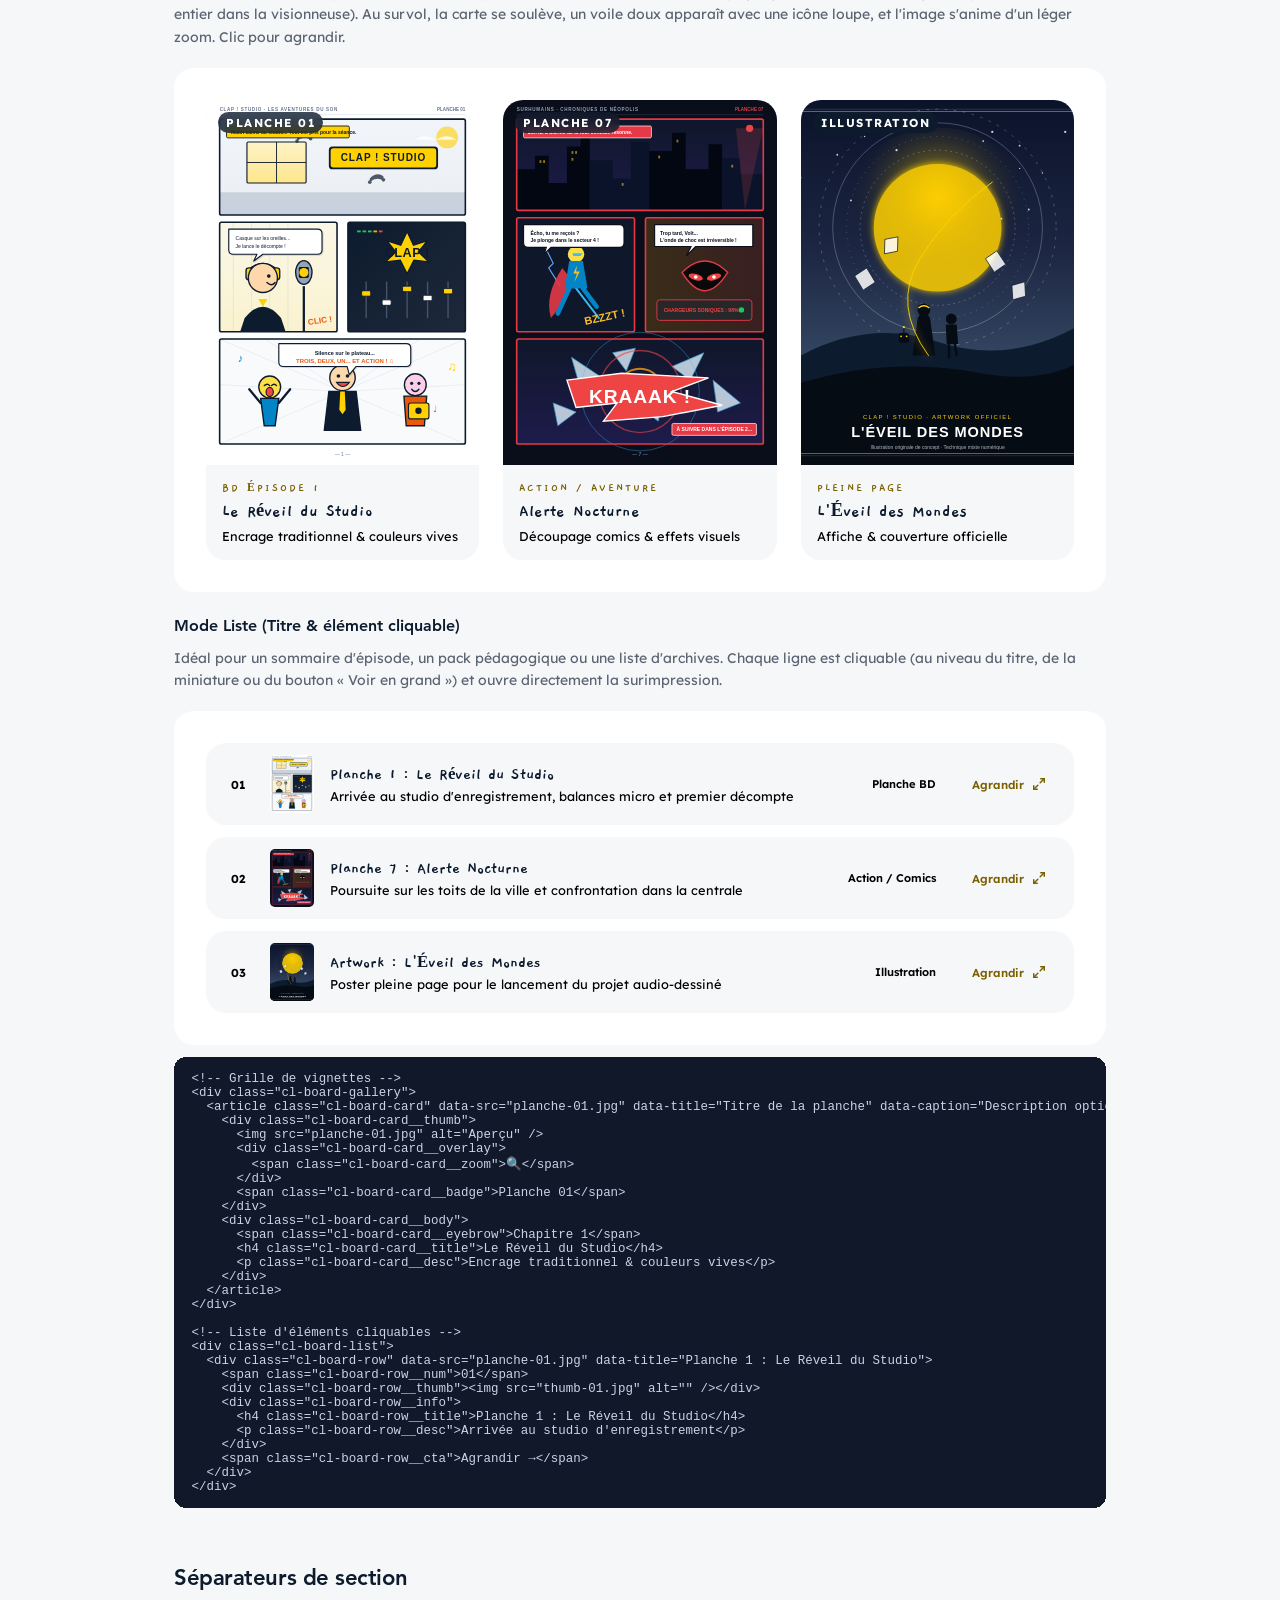
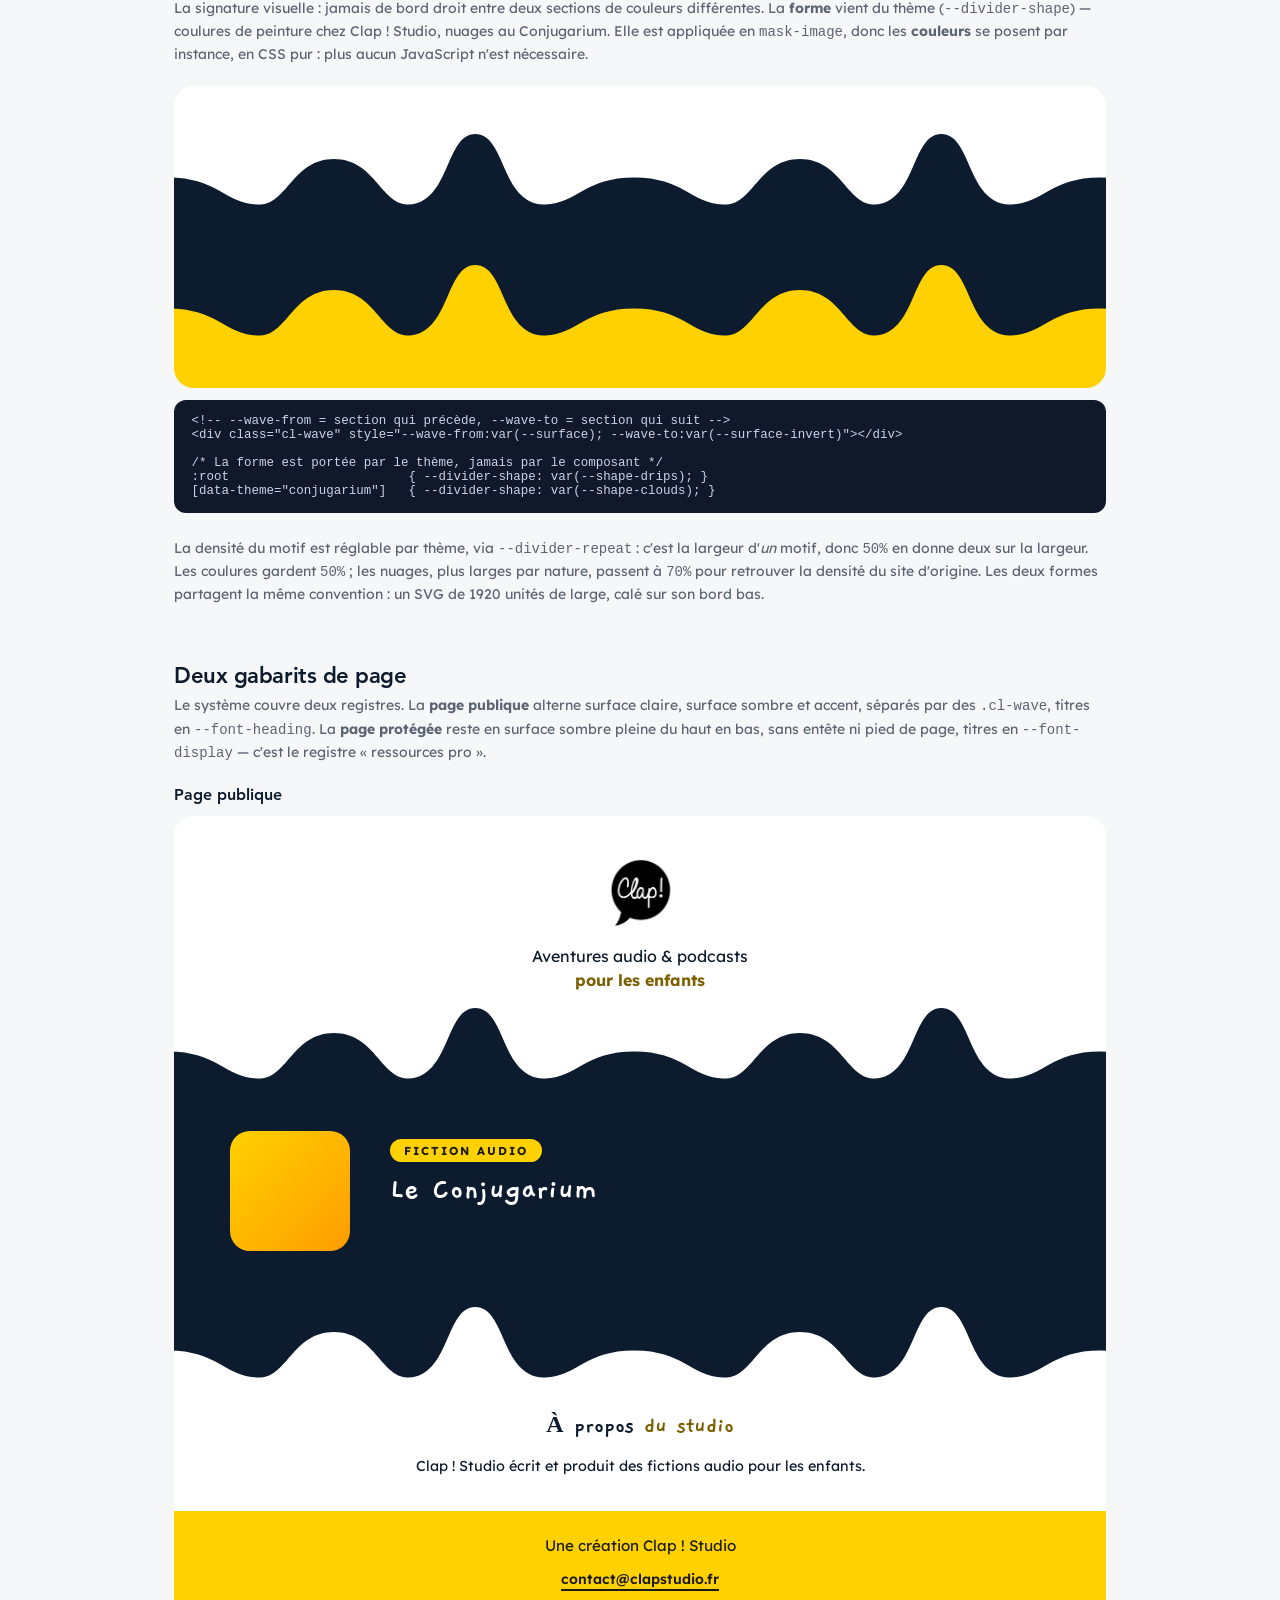
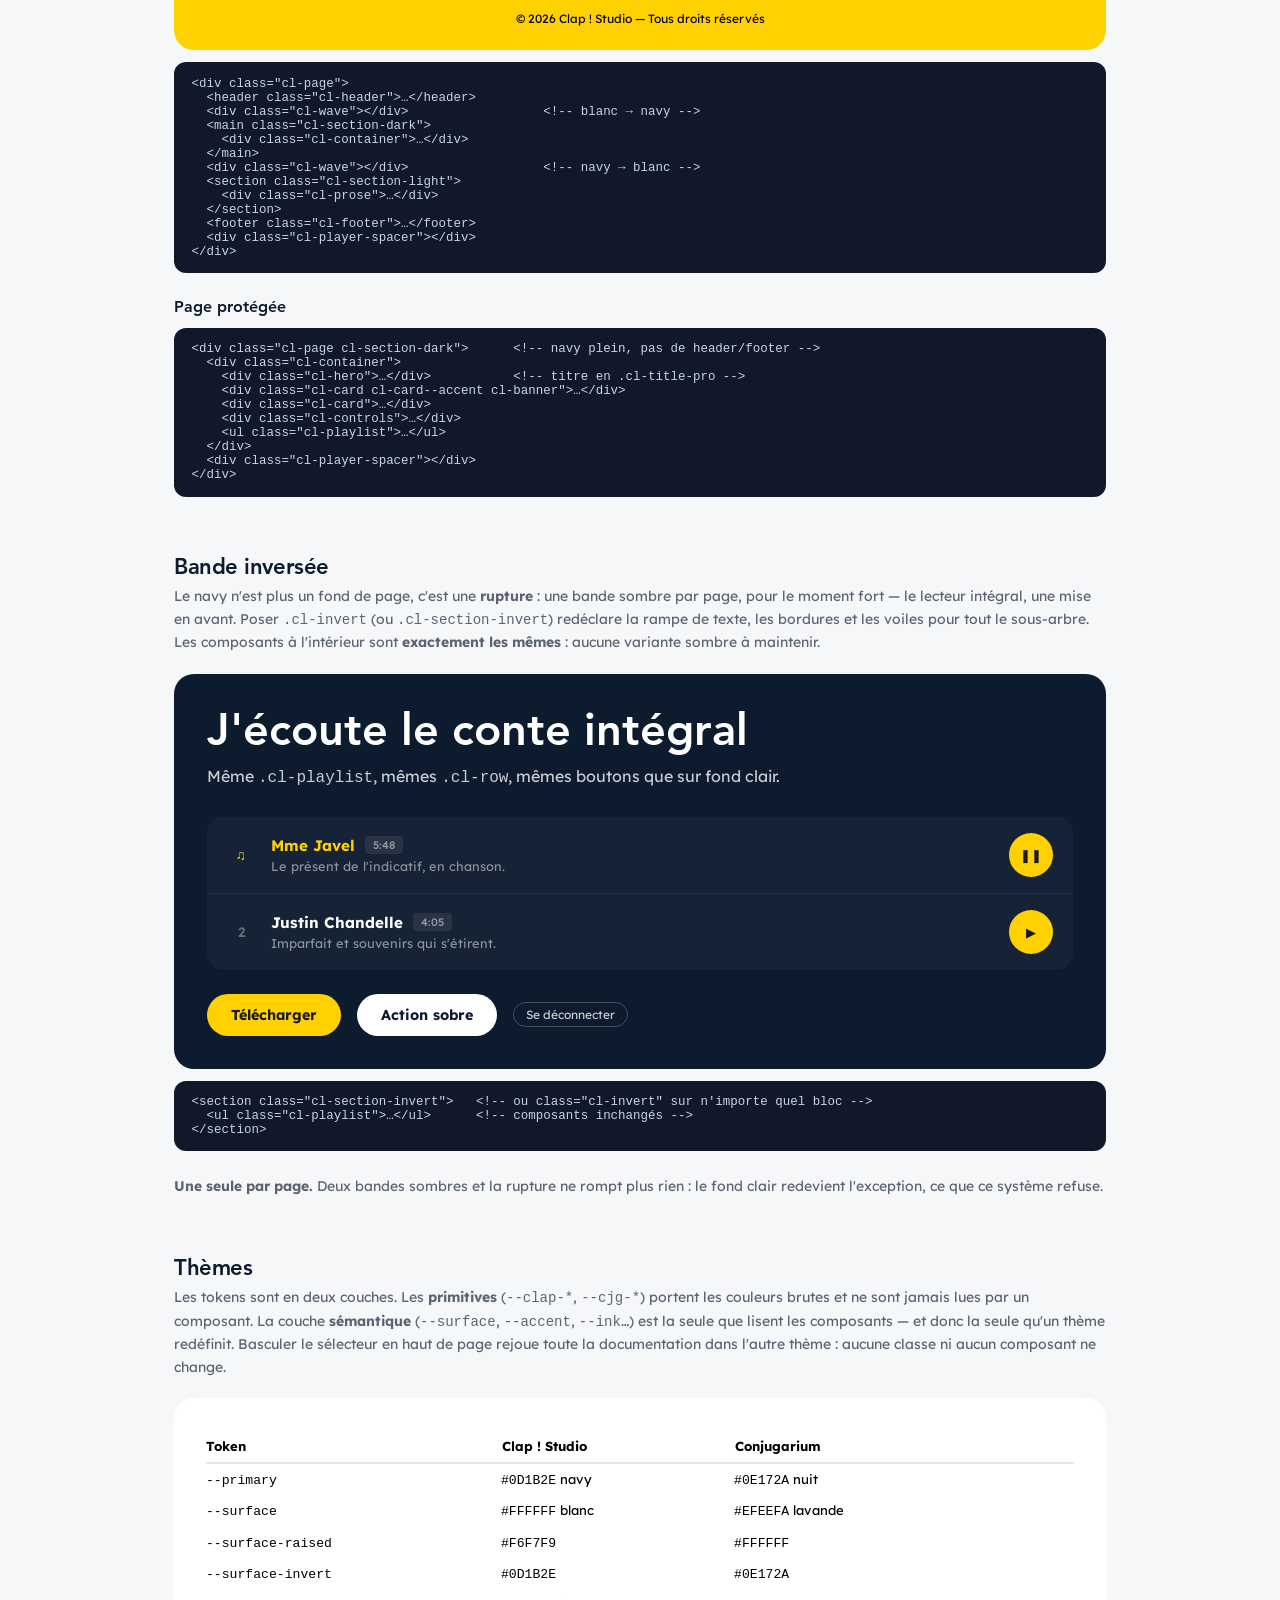
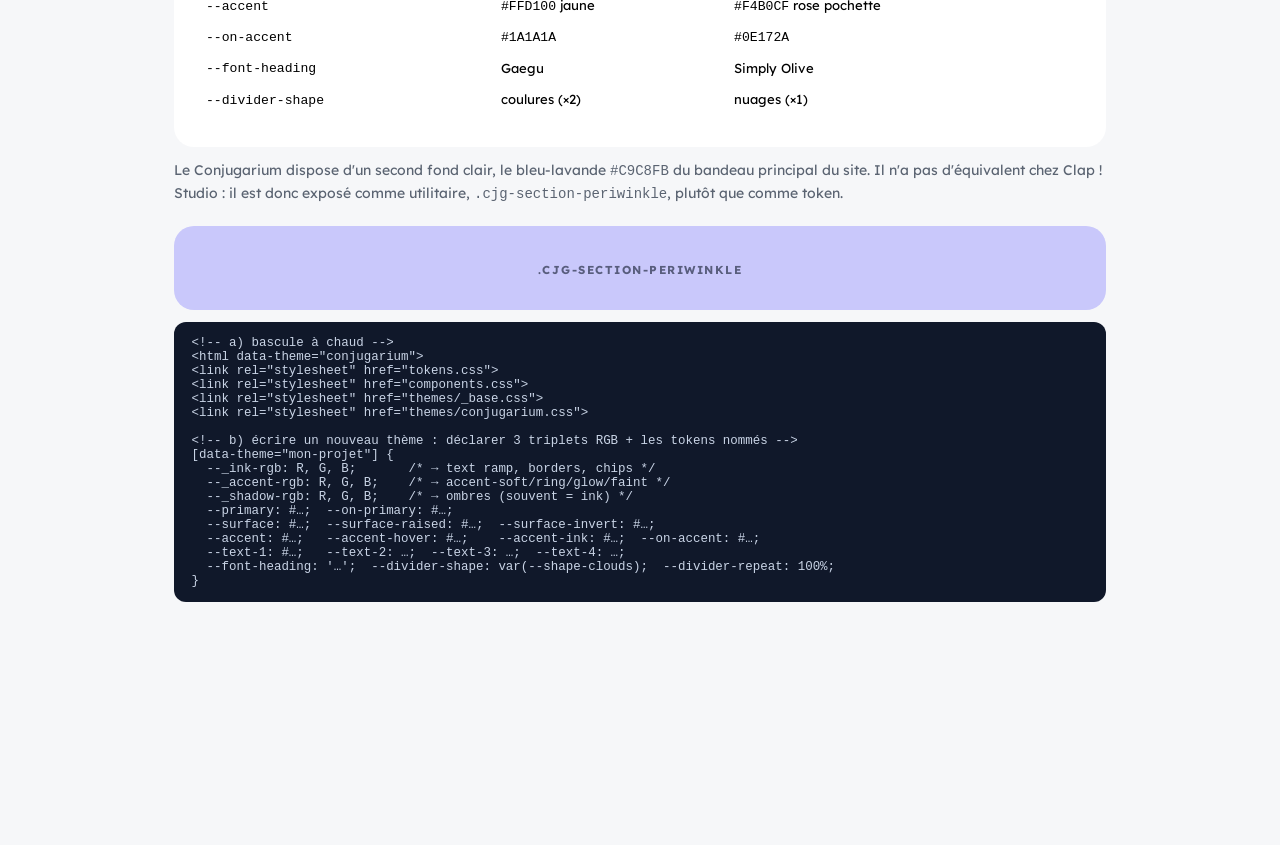
==== commit fc2a63c7: "fix: recentre cl-vcard__play, retire badge accès vérifié et compteurs d'épisodes Bouton play en tria" ====
--- a/index.html
+++ b/index.html
@@ -110,6 +110,7 @@
   <a href="#playlist">Playlist</a>
   <a href="#player">Lecteur</a>
   <a href="#video">Vidéo</a>
+  <a href="#planches">Planches & BD</a>
   <a href="#wave">Séparateurs</a>
   <a href="#invert">Inversé</a>
   <a href="#pages">Pages</a>
@@ -191,8 +192,6 @@
   <div class="sg-demo sg-demo--flow sg-demo--light">
     <span class="cl-badge">Fiction audio</span>
     <span class="cl-badge cl-badge--ghost">Ressources</span>
-    <span class="cl-badge cl-badge--success">✓ Accès vérifié</span>
-    <span class="cl-meta">9 épisodes</span>
   </div>
   <div class="sg-demo">
     <div class="cl-pills">
@@ -248,12 +247,10 @@
       <div class="cl-hero__info">
         <div class="cl-hero__badges">
           <span class="cl-badge">Fiction audio</span>
-          <span class="cl-badge cl-badge--success">✓ Accès vérifié</span>
           <button class="cl-btn cl-btn--ghost">Se déconnecter</button>
         </div>
         <h1 class="cl-title-pro">Le Conjugarium</h1>
         <p class="cl-desc">Avec Bertille, Nono et Ali, découvrez un monde fascinant où la conjugaison est une affaire de musique !</p>
-        <span class="cl-meta">9 épisodes</span>
       </div>
     </div>
   </div>
@@ -508,6 +505,157 @@
 &lt;/a&gt;</div>
 </section>
 
+<!-- ══════════ PLANCHES & ILLUSTRATIONS ══════════ -->
+<section class="sg-sec" id="planches">
+  <h2>Planches de BD &amp; Illustrations</h2>
+  <p class="sg-note">Présentation de planches de bande dessinée, crayonnés, illustrations et roughs. Deux modes d'affichage au choix : en <strong>vignettes</strong> (<code>.cl-board-gallery</code>) ou en <strong>liste</strong> (<code>.cl-board-list</code>). Un clic sur n'importe quelle vignette, titre ou ligne ouvre instantanément le visuel en grand format et en surimpression dans la visionneuse (<code>.cl-lightbox</code>), avec navigation au clavier (&larr; / &rarr; / &Eacute;chap).</p>
+
+  <h3 style="font-family:'Avenir Heavy','Lexend',sans-serif;font-size:1rem;color:#0D1B2E;margin-bottom:.75rem">Mode Vignettes (Grille)</h3>
+  <p class="sg-note">Le ratio 3:4 portrait respecte le format d'une planche de BD standard (les visuels paysage sont recadrés en vignette, puis affichés en entier dans la visionneuse). Au survol, la carte se soulève, un voile doux apparaît avec une icône loupe, et l'image s'anime d'un léger zoom. Clic pour agrandir.</p>
+  <div class="sg-demo">
+    <div class="cl-board-gallery">
+      <!-- Planche 1 -->
+      <article class="cl-board-card" data-cl-lightbox-item data-src="./assets/planche-bd-1.svg" data-title="Planche 1 : Le Réveil du Studio" data-caption="Scène d'ouverture matinale dans la cabine de son. Encrage traditionnel et colorisation pop." data-author="Dessin : Studio Clap ! · Encrage direct" data-badge="Planche 01">
+        <div class="cl-board-card__thumb">
+          <img src="./assets/planche-bd-1.svg" alt="Planche 1 : Le Réveil du Studio" />
+          <div class="cl-board-card__overlay">
+            <span class="cl-board-card__zoom" aria-label="Agrandir la planche">
+              <svg width="20" height="20" viewBox="0 0 24 24" fill="none" stroke="currentColor" stroke-width="2.5" stroke-linecap="round" stroke-linejoin="round"><circle cx="11" cy="11" r="8"></circle><line x1="21" y1="21" x2="16.65" y2="16.65"></line><line x1="11" y1="8" x2="11" y2="14"></line><line x1="8" y1="11" x2="14" y2="11"></line></svg>
+            </span>
+          </div>
+          <span class="cl-board-card__badge">Planche 01</span>
+        </div>
+        <div class="cl-board-card__body">
+          <span class="cl-board-card__eyebrow">BD Épisode 1</span>
+          <h4 class="cl-board-card__title">Le Réveil du Studio</h4>
+          <p class="cl-board-card__desc">Encrage traditionnel &amp; couleurs vives</p>
+        </div>
+      </article>
+
+      <!-- Planche 2 -->
+      <article class="cl-board-card" data-cl-lightbox-item data-src="./assets/planche-bd-2.svg" data-title="Planche 7 : Alerte Nocturne" data-caption="Chronique de Néopolis : Volt plonge dans le secteur 4. Découpage dynamique et impact sonique." data-author="Scénario &amp; dessin : Équipe BD" data-badge="Planche 07">
+        <div class="cl-board-card__thumb">
+          <img src="./assets/planche-bd-2.svg" alt="Planche 7 : Alerte Nocturne" />
+          <div class="cl-board-card__overlay">
+            <span class="cl-board-card__zoom" aria-label="Agrandir la planche">
+              <svg width="20" height="20" viewBox="0 0 24 24" fill="none" stroke="currentColor" stroke-width="2.5" stroke-linecap="round" stroke-linejoin="round"><circle cx="11" cy="11" r="8"></circle><line x1="21" y1="21" x2="16.65" y2="16.65"></line><line x1="11" y1="8" x2="11" y2="14"></line><line x1="8" y1="11" x2="14" y2="11"></line></svg>
+            </span>
+          </div>
+          <span class="cl-board-card__badge">Planche 07</span>
+        </div>
+        <div class="cl-board-card__body">
+          <span class="cl-board-card__eyebrow">Action / Aventure</span>
+          <h4 class="cl-board-card__title">Alerte Nocturne</h4>
+          <p class="cl-board-card__desc">Découpage comics &amp; effets visuels</p>
+        </div>
+      </article>
+
+      <!-- Illustration -->
+      <article class="cl-board-card" data-cl-lightbox-item data-src="./assets/illustration-1.svg" data-title="Artwork : L'Éveil des Mondes" data-caption="Grande illustration de couverture panoramique. Technique mixte numérique et trames célestes." data-author="Illustration originale de concept" data-badge="Artwork">
+        <div class="cl-board-card__thumb">
+          <img src="./assets/illustration-1.svg" alt="Artwork : L'Éveil des Mondes" />
+          <div class="cl-board-card__overlay">
+            <span class="cl-board-card__zoom" aria-label="Agrandir l'illustration">
+              <svg width="20" height="20" viewBox="0 0 24 24" fill="none" stroke="currentColor" stroke-width="2.5" stroke-linecap="round" stroke-linejoin="round"><circle cx="11" cy="11" r="8"></circle><line x1="21" y1="21" x2="16.65" y2="16.65"></line><line x1="11" y1="8" x2="11" y2="14"></line><line x1="8" y1="11" x2="14" y2="11"></line></svg>
+            </span>
+          </div>
+          <span class="cl-board-card__badge">Illustration</span>
+        </div>
+        <div class="cl-board-card__body">
+          <span class="cl-board-card__eyebrow">Pleine Page</span>
+          <h4 class="cl-board-card__title">L'Éveil des Mondes</h4>
+          <p class="cl-board-card__desc">Affiche &amp; couverture officielle</p>
+        </div>
+      </article>
+    </div>
+  </div>
+
+  <h3 style="font-family:'Avenir Heavy','Lexend',sans-serif;font-size:1rem;color:#0D1B2E;margin:1.5rem 0 .75rem">Mode Liste (Titre &amp; élément cliquable)</h3>
+  <p class="sg-note">Idéal pour un sommaire d'épisode, un pack pédagogique ou une liste d'archives. Chaque ligne est cliquable (au niveau du titre, de la miniature ou du bouton &laquo; Voir en grand &raquo;) et ouvre directement la surimpression.</p>
+  <div class="sg-demo">
+    <div class="cl-board-list">
+      <div class="cl-board-row" data-cl-lightbox-item data-src="./assets/planche-bd-1.svg" data-title="Planche 1 : Le Réveil du Studio" data-caption="Scène d'ouverture matinale dans la cabine de son. Encrage traditionnel et colorisation pop." data-author="Studio Clap !" data-badge="Planche 01">
+        <span class="cl-board-row__num">01</span>
+        <div class="cl-board-row__thumb">
+          <img src="./assets/planche-bd-1.svg" alt="Miniature Planche 1" />
+        </div>
+        <div class="cl-board-row__info">
+          <h4 class="cl-board-row__title">Planche 1 : Le Réveil du Studio</h4>
+          <p class="cl-board-row__desc">Arrivée au studio d'enregistrement, balances micro et premier décompte</p>
+        </div>
+        <span class="cl-board-row__tag">Planche BD</span>
+        <button type="button" class="cl-board-row__cta" aria-label="Voir en grand la planche 1">
+          <span>Agrandir</span>
+          <svg width="14" height="14" viewBox="0 0 24 24" fill="none" stroke="currentColor" stroke-width="2.5" stroke-linecap="round"><polyline points="15 3 21 3 21 9"></polyline><polyline points="9 21 3 21 3 15"></polyline><line x1="21" y1="3" x2="14" y2="10"></line><line x1="3" y1="21" x2="10" y2="14"></line></svg>
+        </button>
+      </div>
+
+      <div class="cl-board-row" data-cl-lightbox-item data-src="./assets/planche-bd-2.svg" data-title="Planche 7 : Alerte Nocturne" data-caption="Chronique de Néopolis : Volt plonge dans le secteur 4. Découpage dynamique et impact sonique." data-author="Équipe BD" data-badge="Planche 07">
+        <span class="cl-board-row__num">02</span>
+        <div class="cl-board-row__thumb">
+          <img src="./assets/planche-bd-2.svg" alt="Miniature Planche 2" />
+        </div>
+        <div class="cl-board-row__info">
+          <h4 class="cl-board-row__title">Planche 7 : Alerte Nocturne</h4>
+          <p class="cl-board-row__desc">Poursuite sur les toits de la ville et confrontation dans la centrale</p>
+        </div>
+        <span class="cl-board-row__tag">Action / Comics</span>
+        <button type="button" class="cl-board-row__cta" aria-label="Voir en grand la planche 7">
+          <span>Agrandir</span>
+          <svg width="14" height="14" viewBox="0 0 24 24" fill="none" stroke="currentColor" stroke-width="2.5" stroke-linecap="round"><polyline points="15 3 21 3 21 9"></polyline><polyline points="9 21 3 21 3 15"></polyline><line x1="21" y1="3" x2="14" y2="10"></line><line x1="3" y1="21" x2="10" y2="14"></line></svg>
+        </button>
+      </div>
+
+      <div class="cl-board-row" data-cl-lightbox-item data-src="./assets/illustration-1.svg" data-title="Artwork : L'Éveil des Mondes" data-caption="Grande illustration de couverture panoramique. Technique mixte numérique et trames célestes." data-author="Illustration originale" data-badge="Artwork">
+        <span class="cl-board-row__num">03</span>
+        <div class="cl-board-row__thumb">
+          <img src="./assets/illustration-1.svg" alt="Miniature Illustration" />
+        </div>
+        <div class="cl-board-row__info">
+          <h4 class="cl-board-row__title">Artwork : L'Éveil des Mondes</h4>
+          <p class="cl-board-row__desc">Poster pleine page pour le lancement du projet audio-dessiné</p>
+        </div>
+        <span class="cl-board-row__tag">Illustration</span>
+        <button type="button" class="cl-board-row__cta" aria-label="Voir en grand l'artwork">
+          <span>Agrandir</span>
+          <svg width="14" height="14" viewBox="0 0 24 24" fill="none" stroke="currentColor" stroke-width="2.5" stroke-linecap="round"><polyline points="15 3 21 3 21 9"></polyline><polyline points="9 21 3 21 3 15"></polyline><line x1="21" y1="3" x2="14" y2="10"></line><line x1="3" y1="21" x2="10" y2="14"></line></svg>
+        </button>
+      </div>
+    </div>
+  </div>
+
+  <div class="sg-code">&lt;!-- Grille de vignettes --&gt;
+&lt;div class="cl-board-gallery"&gt;
+  &lt;article class="cl-board-card" data-src="planche-01.jpg" data-title="Titre de la planche" data-caption="Description optionnelle"&gt;
+    &lt;div class="cl-board-card__thumb"&gt;
+      &lt;img src="planche-01.jpg" alt="Aperçu" /&gt;
+      &lt;div class="cl-board-card__overlay"&gt;
+        &lt;span class="cl-board-card__zoom"&gt;🔍&lt;/span&gt;
+      &lt;/div&gt;
+      &lt;span class="cl-board-card__badge"&gt;Planche 01&lt;/span&gt;
+    &lt;/div&gt;
+    &lt;div class="cl-board-card__body"&gt;
+      &lt;span class="cl-board-card__eyebrow"&gt;Chapitre 1&lt;/span&gt;
+      &lt;h4 class="cl-board-card__title"&gt;Le Réveil du Studio&lt;/h4&gt;
+      &lt;p class="cl-board-card__desc"&gt;Encrage traditionnel &amp; couleurs vives&lt;/p&gt;
+    &lt;/div&gt;
+  &lt;/article&gt;
+&lt;/div&gt;
+
+&lt;!-- Liste d'éléments cliquables --&gt;
+&lt;div class="cl-board-list"&gt;
+  &lt;div class="cl-board-row" data-src="planche-01.jpg" data-title="Planche 1 : Le Réveil du Studio"&gt;
+    &lt;span class="cl-board-row__num"&gt;01&lt;/span&gt;
+    &lt;div class="cl-board-row__thumb"&gt;&lt;img src="thumb-01.jpg" alt="" /&gt;&lt;/div&gt;
+    &lt;div class="cl-board-row__info"&gt;
+      &lt;h4 class="cl-board-row__title"&gt;Planche 1 : Le Réveil du Studio&lt;/h4&gt;
+      &lt;p class="cl-board-row__desc"&gt;Arrivée au studio d'enregistrement&lt;/p&gt;
+    &lt;/div&gt;
+    &lt;span class="cl-board-row__cta"&gt;Agrandir →&lt;/span&gt;
+  &lt;/div&gt;
+&lt;/div&gt;</div>
+</section>
+
 <!-- ══════════ COULURES ══════════ -->
 <section class="sg-sec" id="wave">
   <h2>Séparateurs de section</h2>
@@ -547,7 +695,6 @@
           <div class="cl-hero__info">
             <span class="cl-badge">Fiction audio</span>
             <h1 class="cl-title-fun" style="font-size:2rem">Le Conjugarium</h1>
-            <span class="cl-meta">9 épisodes</span>
           </div>
         </div>
       </div>
@@ -622,7 +769,6 @@
       <button class="cl-btn">Télécharger</button>
       <button class="cl-btn cl-btn--primary">Action sobre</button>
       <button class="cl-btn cl-btn--ghost">Se déconnecter</button>
-      <span class="cl-meta">9 épisodes</span>
     </div>
   </div>
   <div class="sg-code">&lt;section class="cl-section-invert"&gt;   &lt;!-- ou class="cl-invert" sur n'importe quel bloc --&gt;
@@ -740,6 +886,7 @@
 })();
 
 </script>
+<script src="./components.js"></script>
 
 </body>
 </html>
--- a/components.css
+++ b/components.css
@@ -627,7 +627,18 @@
   display: flex;
   align-items: center;
   justify-content: center;
+  font-size: 0; /* masque le glyphe ▶ (métriques dépendantes de la police) */
+  line-height: 0;
   transition: transform var(--t-fast), background var(--t-fast), color var(--t-fast);
+}
+/* Triangle CSS, décalé de 1px à droite pour compenser l'optique */
+.cl-vcard__play::before {
+  content: "";
+  width: 10px;
+  height: 11px;
+  margin-left: 2px;
+  background: currentColor;
+  clip-path: polygon(0 0, 100% 50%, 0 100%);
 }
 .cl-vcard:hover .cl-vcard__play {
   transform: scale(1.1);
@@ -814,6 +825,484 @@
   white-space: nowrap;
 }
 
+/* ── Planches de BD & Illustrations (Galerie, Liste & Visionneuse) ── */
+
+/* Conteneur de grille pour planches / illustrations */
+.cl-board-gallery {
+  display: grid;
+  grid-template-columns: repeat(auto-fill, minmax(220px, 1fr));
+  gap: var(--sp-6);
+}
+
+/* Carte vignette de planche BD / illustration */
+.cl-board-card {
+  display: flex;
+  flex-direction: column;
+  background: var(--surface-raised);
+  border: 1px solid var(--border-subtle);
+  border-radius: var(--r-xl);
+  overflow: hidden;
+  text-decoration: none;
+  color: inherit;
+  cursor: pointer;
+  transition: transform var(--t-base), box-shadow var(--t-base), border-color var(--t-base);
+  outline: none;
+  box-sizing: border-box;
+}
+.cl-board-card:hover,
+.cl-board-card:focus-visible {
+  box-shadow: var(--shadow-modal);
+  border-color: var(--accent-faint);
+  transform: translateY(-4px);
+}
+.cl-board-card:focus-visible {
+  box-shadow: var(--ring-focus), var(--shadow-modal);
+}
+
+/* Vignette ratio 3:4 portrait (standard planche BD) */
+.cl-board-card__thumb {
+  position: relative;
+  width: 100%;
+  aspect-ratio: 3 / 4;
+  overflow: hidden;
+  background: var(--surface-sunken);
+}
+.cl-board-card__thumb img {
+  width: 100%;
+  height: 100%;
+  object-fit: cover;
+  display: block;
+  transition: transform var(--t-base);
+}
+.cl-board-card:hover .cl-board-card__thumb img,
+.cl-board-card:focus-visible .cl-board-card__thumb img {
+  transform: scale(1.03);
+}
+
+/* Voile au survol avec bouton loupe */
+.cl-board-card__overlay {
+  position: absolute;
+  inset: 0;
+  background: rgba(13, 27, 46, 0.45);
+  display: flex;
+  align-items: center;
+  justify-content: center;
+  opacity: 0;
+  transition: opacity var(--t-fast);
+  backdrop-filter: blur(2px);
+  -webkit-backdrop-filter: blur(2px);
+}
+.cl-board-card:hover .cl-board-card__overlay,
+.cl-board-card:focus-visible .cl-board-card__overlay {
+  opacity: 1;
+}
+
+.cl-board-card__zoom {
+  width: 44px;
+  height: 44px;
+  border-radius: var(--r-round);
+  background: var(--surface);
+  color: var(--accent-ink);
+  display: flex;
+  align-items: center;
+  justify-content: center;
+  transform: scale(0.85);
+  transition: transform var(--t-fast), background var(--t-fast), color var(--t-fast);
+  box-shadow: 0 4px 14px rgba(0, 0, 0, 0.25);
+}
+.cl-board-card:hover .cl-board-card__zoom {
+  transform: scale(1);
+  background: var(--accent);
+  color: var(--on-accent);
+}
+
+/* Badge numéro / type sur la vignette */
+.cl-board-card__badge {
+  position: absolute;
+  top: var(--sp-3);
+  left: var(--sp-3);
+  background: rgba(13, 27, 46, 0.78);
+  color: #ffffff;
+  font-size: var(--fs-xs);
+  font-weight: 700;
+  padding: 3px 8px;
+  border-radius: var(--r-pill);
+  backdrop-filter: blur(4px);
+  -webkit-backdrop-filter: blur(4px);
+  letter-spacing: var(--ls-chip);
+  text-transform: uppercase;
+}
+
+/* Zone texte de la carte */
+.cl-board-card__body {
+  padding: var(--sp-4);
+  display: flex;
+  flex-direction: column;
+  gap: 4px;
+  background: var(--surface-raised);
+  min-width: 0;
+}
+
+.cl-board-card__eyebrow {
+  font-family: var(--font-heading);
+  font-size: var(--fs-xs);
+  font-weight: 700;
+  color: var(--accent-ink);
+  letter-spacing: var(--ls-label);
+  text-transform: uppercase;
+}
+
+.cl-board-card__title {
+  font-family: var(--font-heading);
+  font-size: 1.15rem;
+  color: var(--text-1);
+  line-height: 1.3;
+  overflow: hidden;
+  text-overflow: ellipsis;
+  white-space: nowrap;
+  transition: color var(--t-base);
+}
+.cl-board-card:hover .cl-board-card__title {
+  color: var(--accent-ink);
+}
+
+.cl-board-card__desc {
+  font-size: var(--fs-sm);
+  color: var(--text-3);
+  overflow: hidden;
+  text-overflow: ellipsis;
+  white-space: nowrap;
+}
+
+/* ── Liste de planches / illustrations ── */
+.cl-board-list {
+  display: flex;
+  flex-direction: column;
+  gap: var(--sp-3);
+}
+
+.cl-board-row {
+  display: flex;
+  align-items: center;
+  gap: var(--sp-4);
+  padding: var(--sp-3) var(--sp-4);
+  background: var(--surface-raised);
+  border: 1px solid var(--border-subtle);
+  border-radius: var(--r-xl);
+  text-decoration: none;
+  color: inherit;
+  cursor: pointer;
+  width: 100%;
+  box-sizing: border-box;
+  transition: transform var(--t-base), box-shadow var(--t-base), border-color var(--t-base), background var(--t-base);
+  outline: none;
+}
+.cl-board-row:hover,
+.cl-board-row:focus-visible {
+  transform: translateX(4px);
+  border-color: var(--accent-faint);
+  background: var(--surface);
+  box-shadow: var(--shadow-card);
+}
+.cl-board-row:focus-visible {
+  box-shadow: var(--ring-focus), var(--shadow-card);
+}
+
+.cl-board-row__num {
+  width: 32px;
+  height: 32px;
+  border-radius: var(--r-round);
+  background: var(--chip-bg);
+  color: var(--text-2);
+  font-size: var(--fs-xs);
+  font-weight: 700;
+  display: flex;
+  align-items: center;
+  justify-content: center;
+  flex-shrink: 0;
+  transition: background var(--t-fast), color var(--t-fast);
+}
+.cl-board-row:hover .cl-board-row__num {
+  background: var(--accent);
+  color: var(--on-accent);
+}
+
+.cl-board-row__thumb {
+  width: 44px;
+  height: 58px;
+  aspect-ratio: 3 / 4;
+  border-radius: var(--r-sm);
+  overflow: hidden;
+  background: var(--surface-sunken);
+  border: 1px solid var(--border-hairline);
+  flex-shrink: 0;
+  position: relative;
+}
+.cl-board-row__thumb img {
+  width: 100%;
+  height: 100%;
+  object-fit: cover;
+  display: block;
+}
+
+.cl-board-row__info {
+  flex: 1;
+  min-width: 0;
+  display: flex;
+  flex-direction: column;
+  gap: 2px;
+}
+.cl-board-row__title {
+  font-family: var(--font-heading);
+  font-size: 1.05rem;
+  color: var(--text-1);
+  line-height: 1.3;
+  overflow: hidden;
+  text-overflow: ellipsis;
+  white-space: nowrap;
+  transition: color var(--t-base);
+}
+.cl-board-row:hover .cl-board-row__title {
+  color: var(--accent-ink);
+}
+.cl-board-row__desc {
+  font-size: var(--fs-sm);
+  color: var(--text-3);
+  overflow: hidden;
+  text-overflow: ellipsis;
+  white-space: nowrap;
+}
+
+.cl-board-row__tag {
+  font-size: 0.7rem;
+  font-weight: 600;
+  color: var(--text-3);
+  background: var(--chip-bg);
+  padding: 3px 8px;
+  border-radius: var(--r-pill);
+  flex-shrink: 0;
+}
+
+.cl-board-row__cta {
+  display: inline-flex;
+  align-items: center;
+  gap: var(--sp-2);
+  flex-shrink: 0;
+  padding: var(--sp-2) var(--sp-3);
+  border-radius: var(--r-pill);
+  background: var(--chip-bg);
+  color: var(--accent-ink);
+  font-size: var(--fs-xs);
+  font-weight: 600;
+  transition: background var(--t-fast), color var(--t-fast), transform var(--t-fast);
+  border: none;
+}
+.cl-board-row:hover .cl-board-row__cta {
+  background: var(--accent);
+  color: var(--on-accent);
+}
+
+/* ── Visionneuse en surimpression (Lightbox) ── */
+body.cl-lightbox-open {
+  overflow: hidden;
+}
+
+.cl-lightbox {
+  position: fixed;
+  inset: 0;
+  z-index: 500;
+  display: flex;
+  align-items: center;
+  justify-content: center;
+  padding: var(--sp-4);
+  opacity: 0;
+  visibility: hidden;
+  pointer-events: none;
+  transition: opacity var(--t-base), visibility var(--t-base);
+}
+
+.cl-lightbox--active {
+  opacity: 1;
+  visibility: visible;
+  pointer-events: auto;
+}
+
+.cl-lightbox__backdrop {
+  position: absolute;
+  inset: 0;
+  background: rgba(13, 27, 46, 0.88);
+  backdrop-filter: blur(8px);
+  -webkit-backdrop-filter: blur(8px);
+  cursor: pointer;
+}
+
+.cl-lightbox__dialog {
+  position: relative;
+  z-index: 2;
+  width: 100%;
+  max-width: min(94vw, 1020px);
+  max-height: 94vh;
+  height: min(92vh, 880px);
+  display: flex;
+  flex-direction: column;
+  background: var(--surface);
+  border-radius: var(--r-2xl);
+  box-shadow: var(--shadow-modal), 0 24px 64px rgba(0, 0, 0, 0.35);
+  border: 1px solid var(--border-subtle);
+  overflow: hidden;
+  transform: scale(0.96) translateY(8px);
+  transition: transform var(--t-base);
+}
+.cl-lightbox--active .cl-lightbox__dialog {
+  transform: scale(1) translateY(0);
+}
+
+.cl-lightbox__header {
+  display: flex;
+  align-items: center;
+  justify-content: space-between;
+  padding: var(--sp-3) var(--sp-5);
+  border-bottom: 1px solid var(--border-hairline);
+  background: var(--surface);
+  gap: var(--sp-4);
+  flex-shrink: 0;
+}
+
+.cl-lightbox__meta {
+  display: flex;
+  flex-direction: column;
+  min-width: 0;
+  gap: 2px;
+}
+
+.cl-lightbox__counter {
+  font-size: var(--fs-xs);
+  font-weight: 700;
+  color: var(--accent-ink);
+  letter-spacing: var(--ls-label);
+  text-transform: uppercase;
+}
+
+.cl-lightbox__title {
+  font-family: var(--font-heading);
+  font-size: 1.25rem;
+  color: var(--text-1);
+  line-height: 1.2;
+  overflow: hidden;
+  text-overflow: ellipsis;
+  white-space: nowrap;
+}
+
+.cl-lightbox__close {
+  width: 36px;
+  height: 36px;
+  border-radius: var(--r-round);
+  border: none;
+  background: var(--chip-bg);
+  color: var(--text-1);
+  display: flex;
+  align-items: center;
+  justify-content: center;
+  cursor: pointer;
+  flex-shrink: 0;
+  transition: background var(--t-fast), color var(--t-fast), transform var(--t-fast);
+}
+.cl-lightbox__close:hover {
+  background: var(--accent);
+  color: var(--on-accent);
+  transform: rotate(90deg);
+}
+
+.cl-lightbox__stage {
+  position: relative;
+  display: flex;
+  align-items: center;
+  justify-content: center;
+  flex: 1;
+  min-height: 0;
+  padding: var(--sp-4);
+  background: var(--surface-sunken);
+  overflow: hidden;
+}
+
+.cl-lightbox__figure {
+  display: flex;
+  align-items: center;
+  justify-content: center;
+  width: 100%;
+  height: 100%;
+  min-height: 0;
+}
+
+.cl-lightbox__img {
+  width: auto;
+  height: auto;
+  max-width: 100%;
+  max-height: 100%;
+  object-fit: contain;
+  border-radius: var(--r-md);
+  box-shadow: 0 12px 36px rgba(0, 0, 0, 0.25);
+  display: block;
+  user-select: none;
+  cursor: pointer;
+}
+
+.cl-lightbox__nav {
+  position: absolute;
+  top: 50%;
+  transform: translateY(-50%);
+  width: 44px;
+  height: 44px;
+  border-radius: var(--r-round);
+  background: var(--surface);
+  color: var(--text-1);
+  border: 1px solid var(--border-subtle);
+  box-shadow: 0 4px 14px rgba(0, 0, 0, 0.18);
+  display: flex;
+  align-items: center;
+  justify-content: center;
+  cursor: pointer;
+  z-index: 10;
+  transition: transform var(--t-fast), background var(--t-fast), color var(--t-fast);
+}
+.cl-lightbox__nav:hover {
+  background: var(--accent);
+  color: var(--on-accent);
+  transform: translateY(-50%) scale(1.1);
+}
+.cl-lightbox__nav--prev {
+  left: var(--sp-4);
+}
+.cl-lightbox__nav--next {
+  right: var(--sp-4);
+}
+
+.cl-lightbox__footer {
+  display: flex;
+  align-items: center;
+  justify-content: space-between;
+  padding: var(--sp-3) var(--sp-5);
+  border-top: 1px solid var(--border-hairline);
+  background: var(--surface);
+  gap: var(--sp-4);
+  flex-shrink: 0;
+  flex-wrap: wrap;
+}
+
+.cl-lightbox__caption {
+  font-size: var(--fs-sm);
+  color: var(--text-2);
+  line-height: var(--lh-normal);
+  flex: 1;
+  min-width: 200px;
+}
+
+.cl-lightbox__credit {
+  font-size: var(--fs-xs);
+  color: var(--text-3);
+  font-weight: 500;
+}
+
 /* ── Footer ── */
 .cl-footer {
   background: var(--accent);
@@ -859,4 +1348,17 @@
 
   .cl-player { border-radius: var(--r-2xl); padding: 10px 12px; bottom: 12px; }
   .cl-player__side { display: none; }
-}
+
+  .cl-board-gallery { grid-template-columns: repeat(auto-fill, minmax(140px, 1fr)); gap: var(--sp-3); }
+  .cl-board-card__body { padding: var(--sp-3); }
+  .cl-board-card__title { font-size: 1rem; }
+  .cl-board-row { padding: var(--sp-2) var(--sp-3); gap: var(--sp-3); }
+  .cl-board-row__desc, .cl-board-row__tag { display: none; }
+  .cl-lightbox { padding: var(--sp-2); }
+  .cl-lightbox__dialog { max-height: 96vh; border-radius: var(--r-xl); }
+  .cl-lightbox__header, .cl-lightbox__footer { padding: var(--sp-2) var(--sp-3); }
+  .cl-lightbox__stage { padding: var(--sp-2); }
+  .cl-lightbox__nav { width: 36px; height: 36px; }
+  .cl-lightbox__nav--prev { left: var(--sp-2); }
+  .cl-lightbox__nav--next { right: var(--sp-2); }
+}
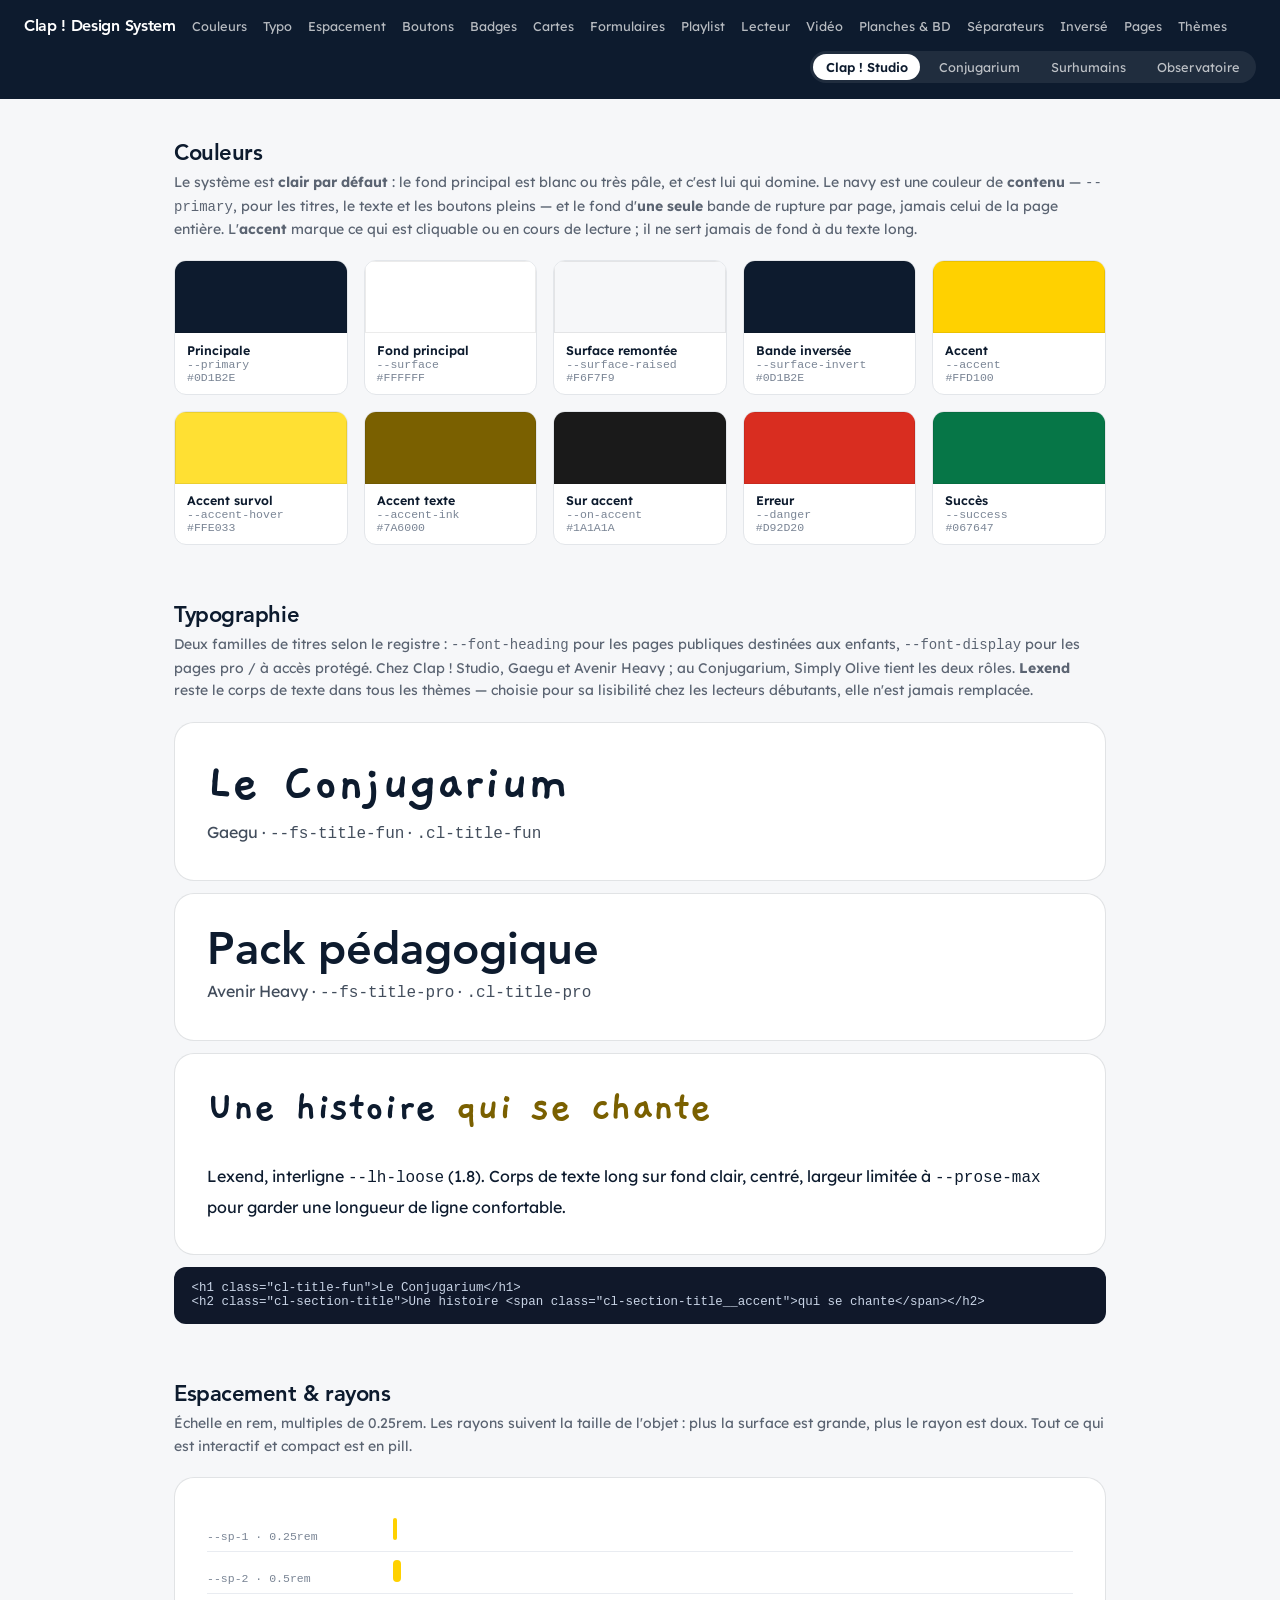
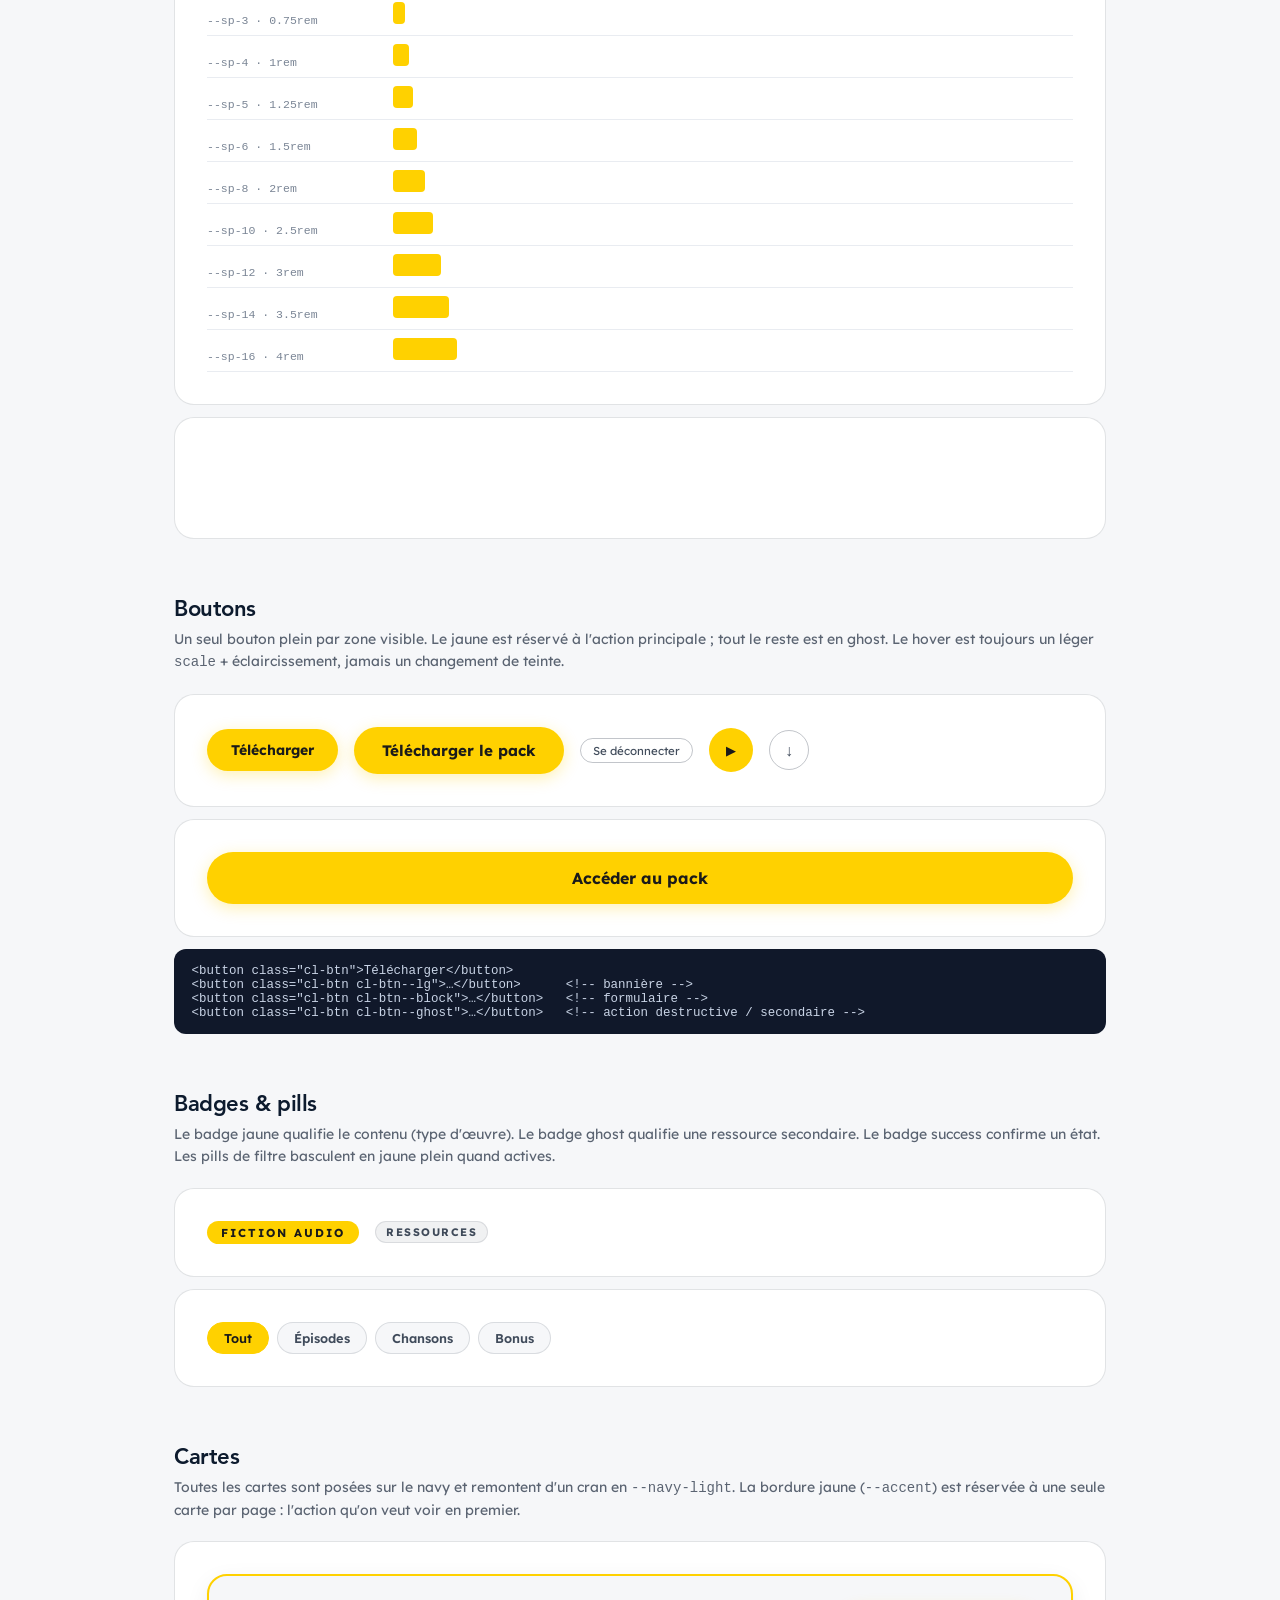
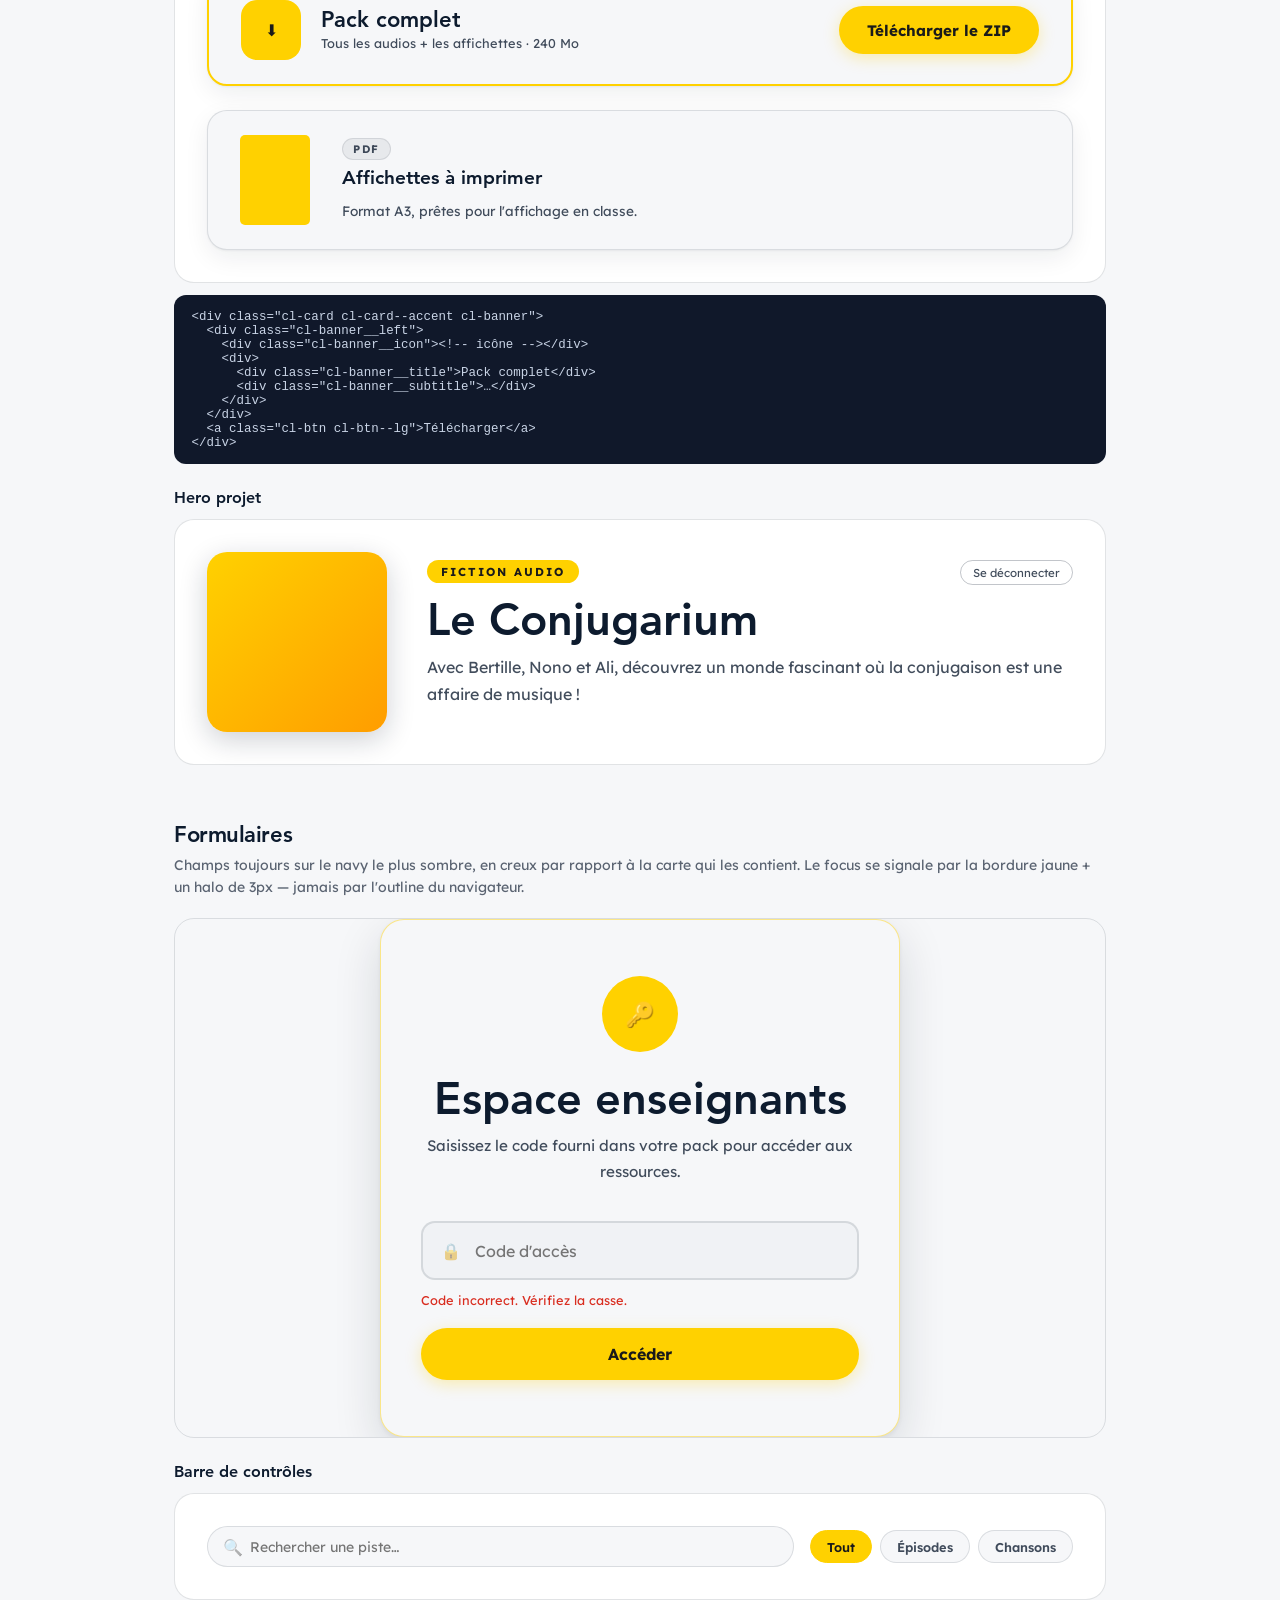
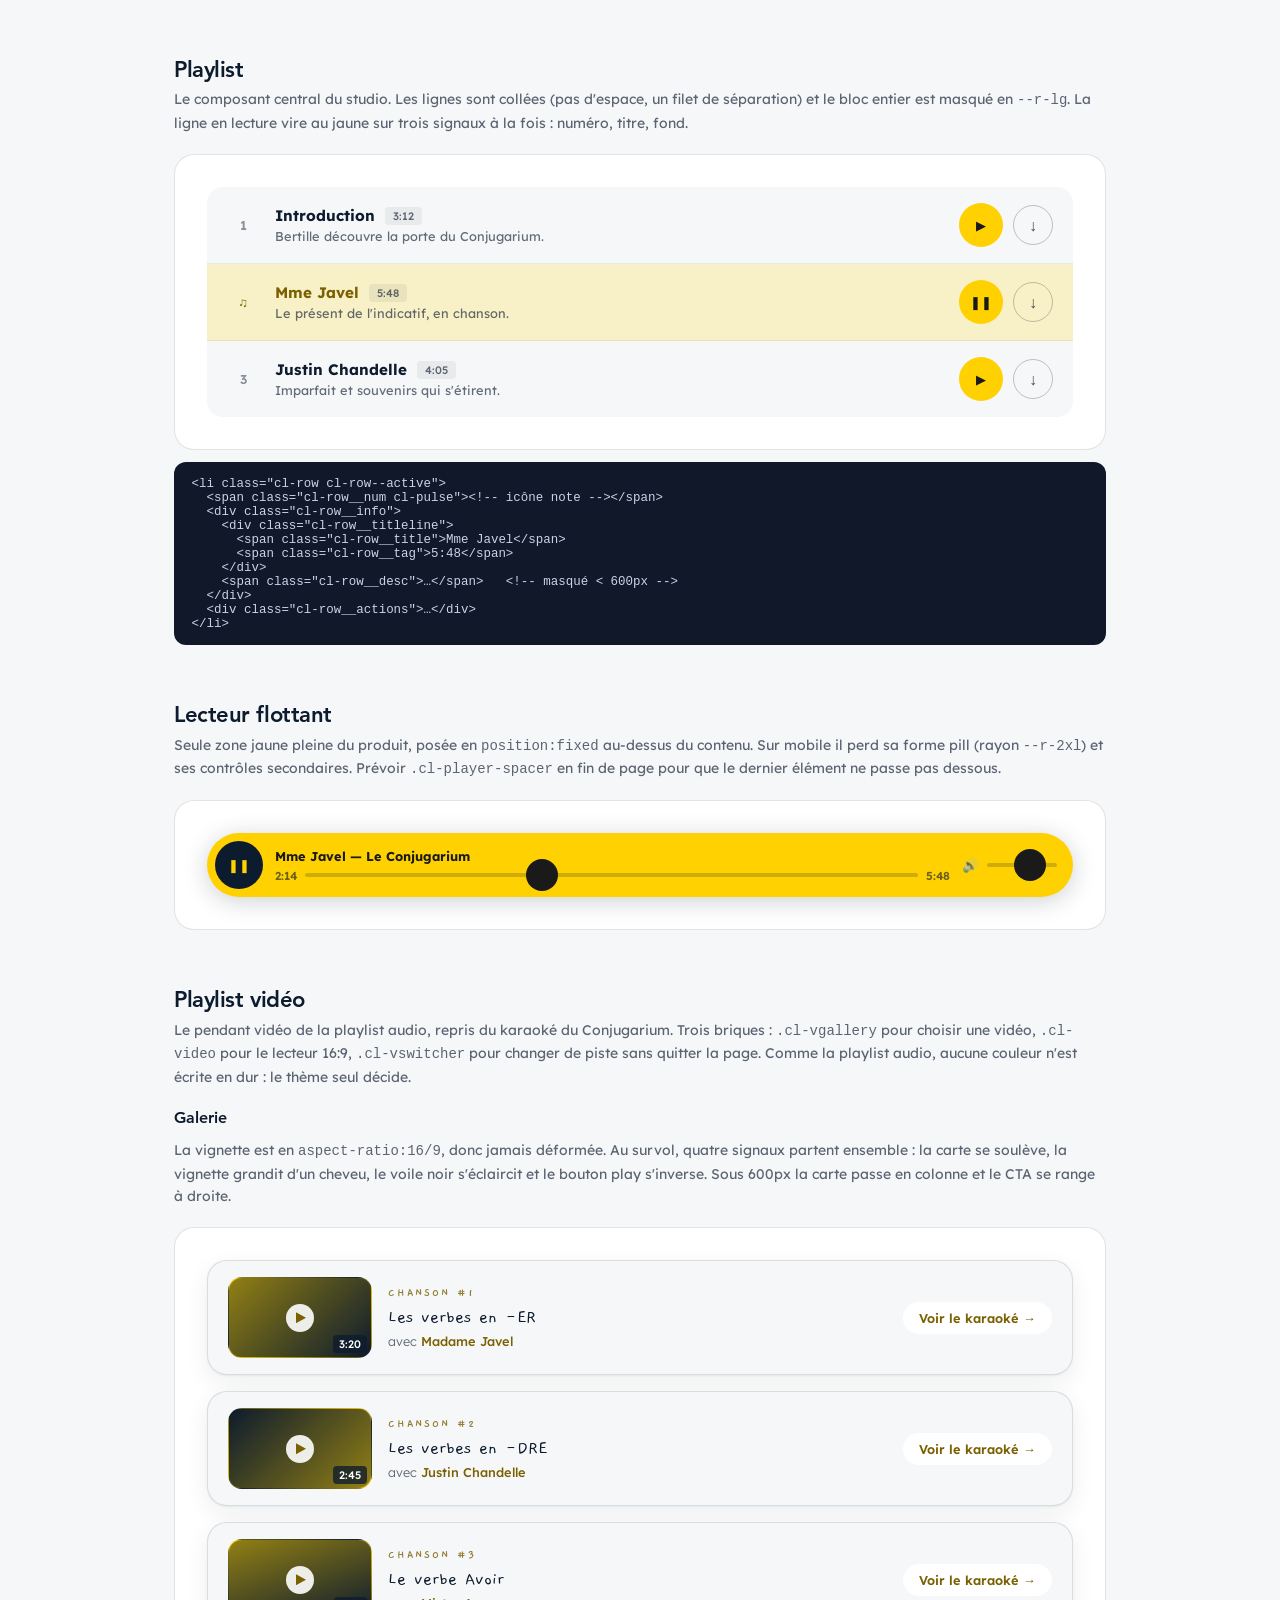
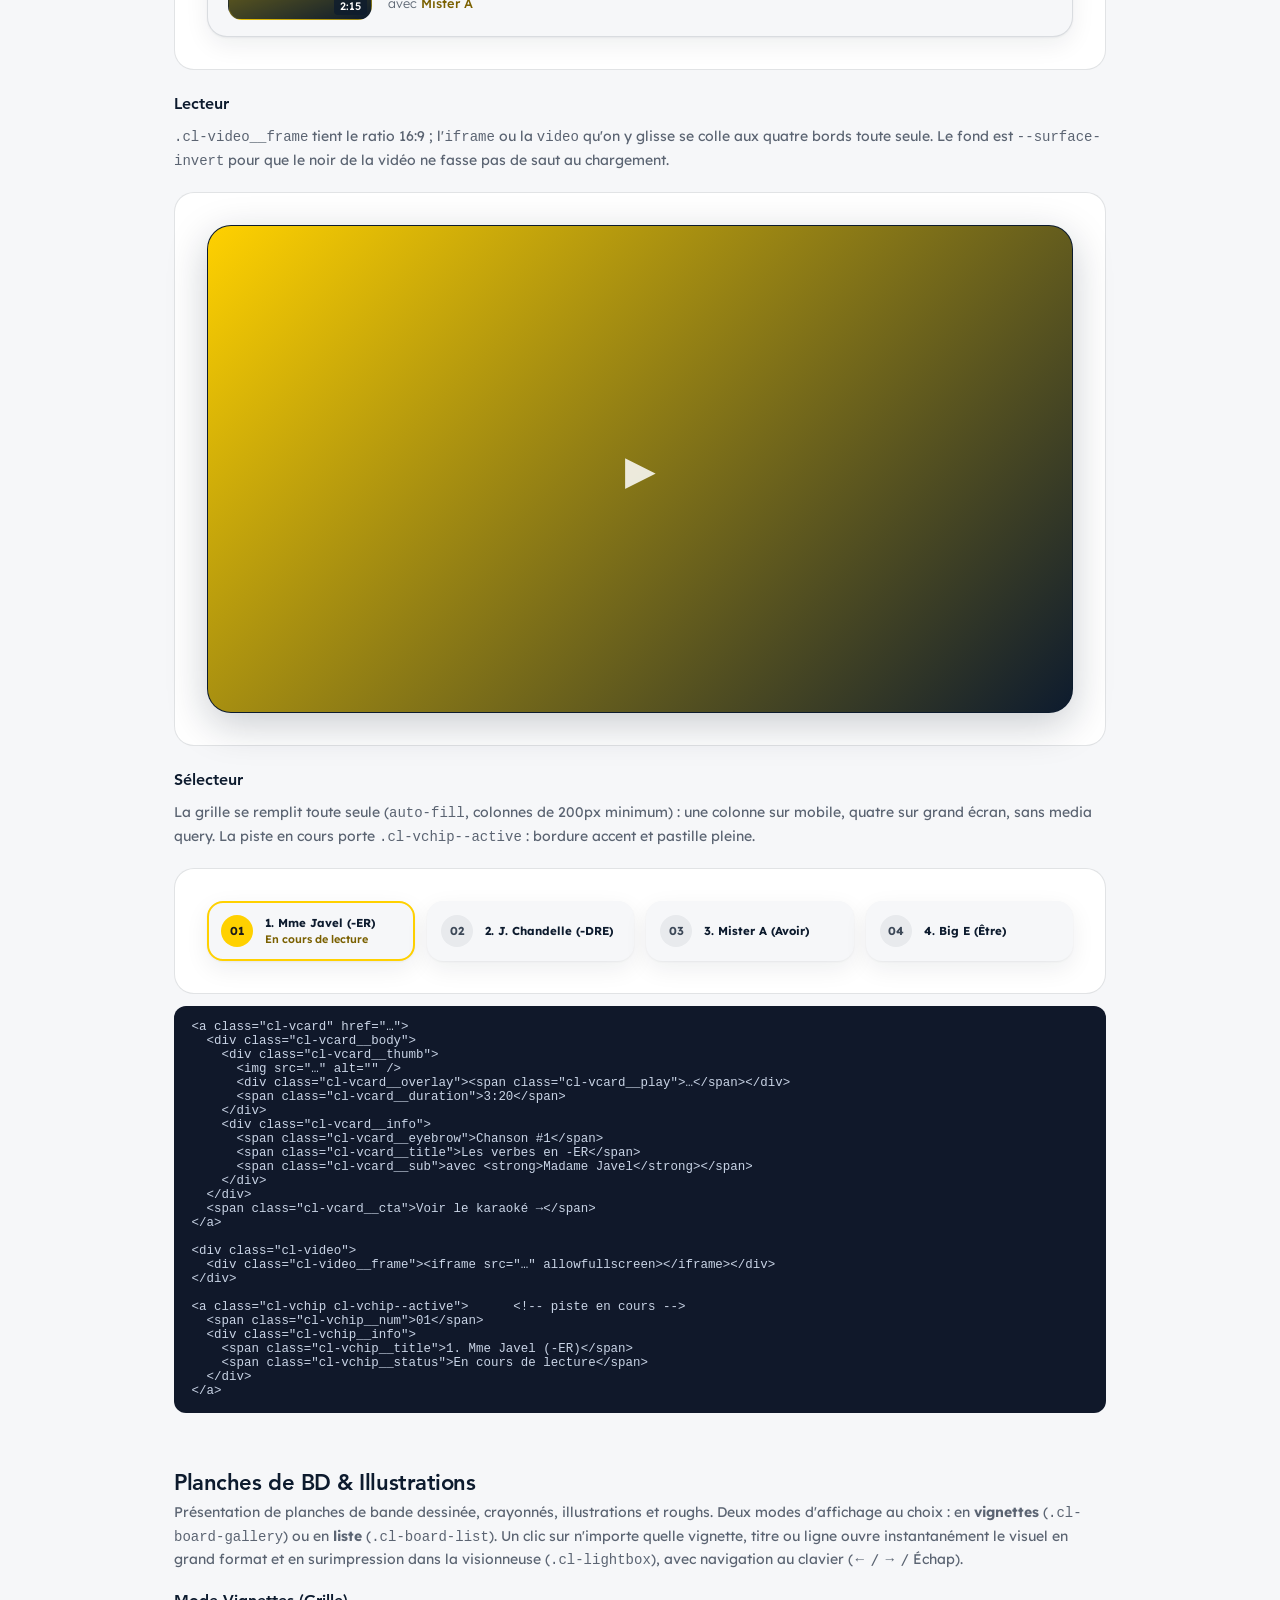
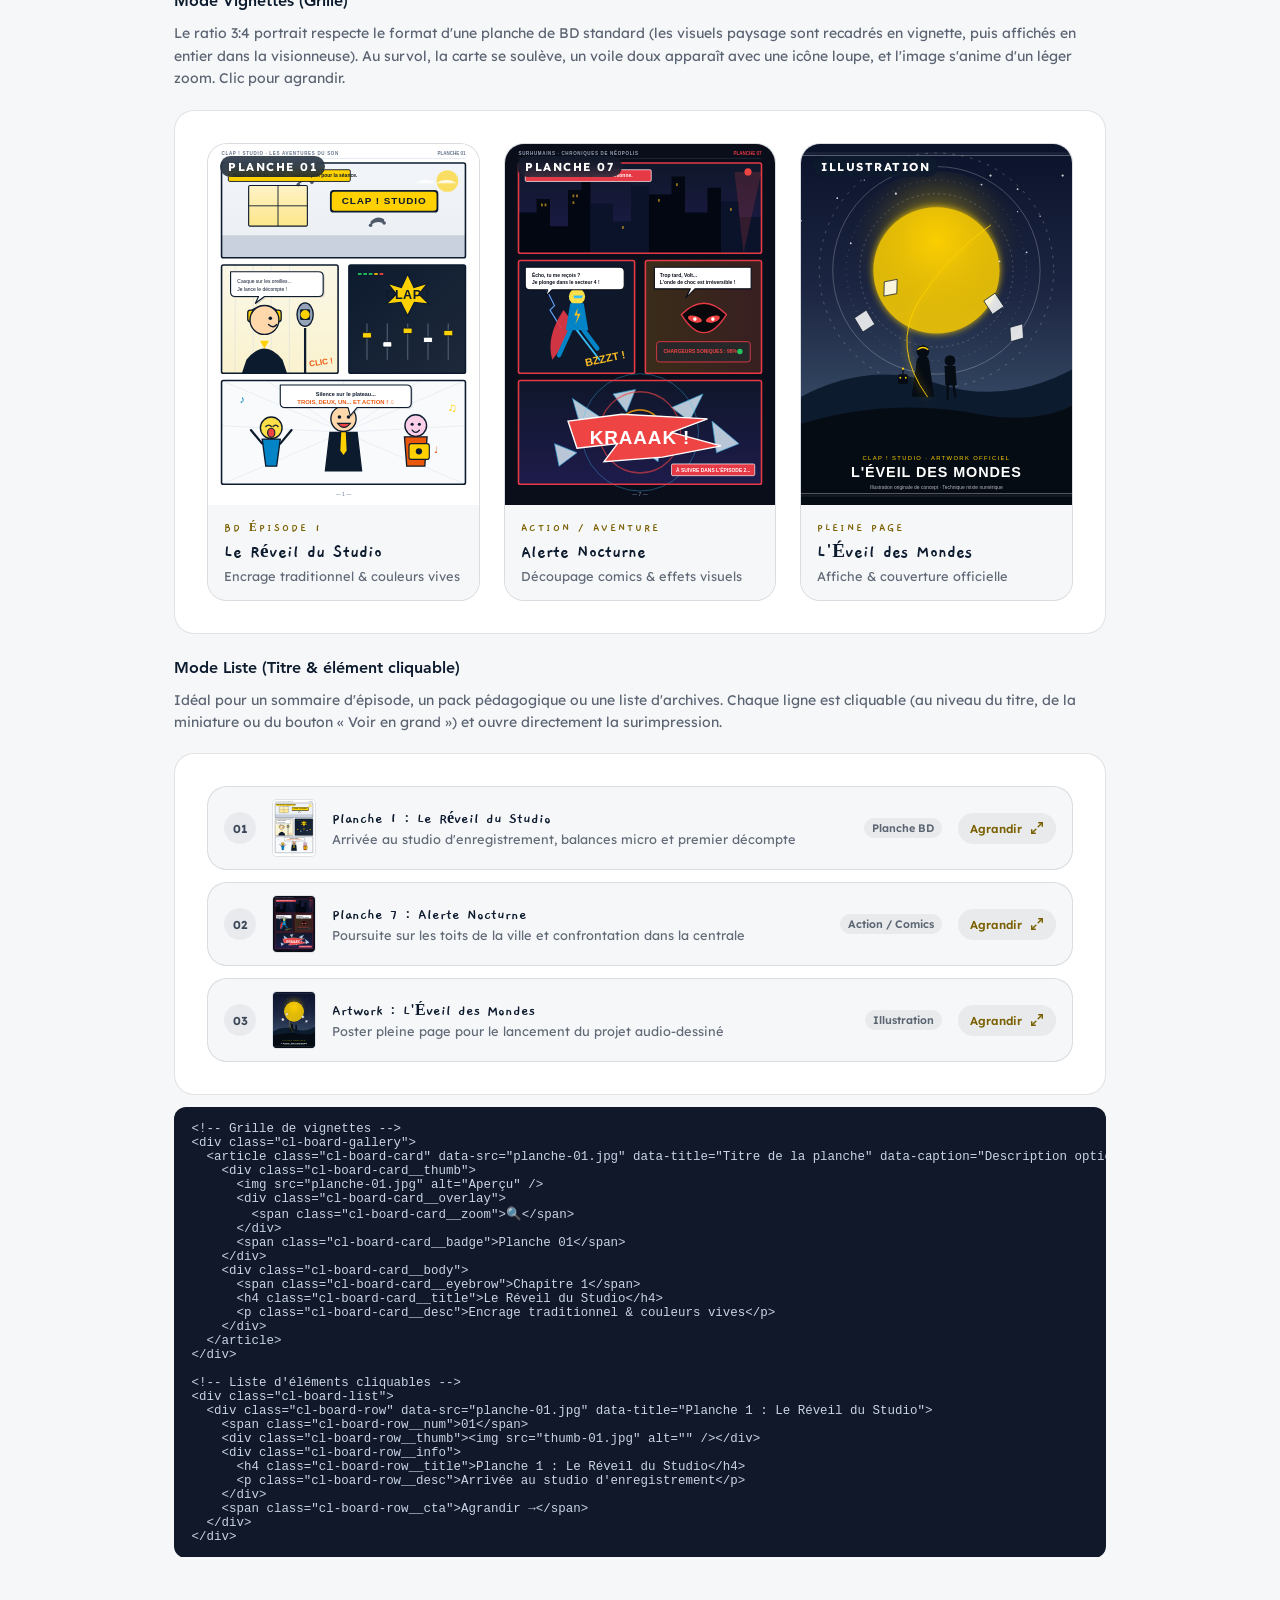
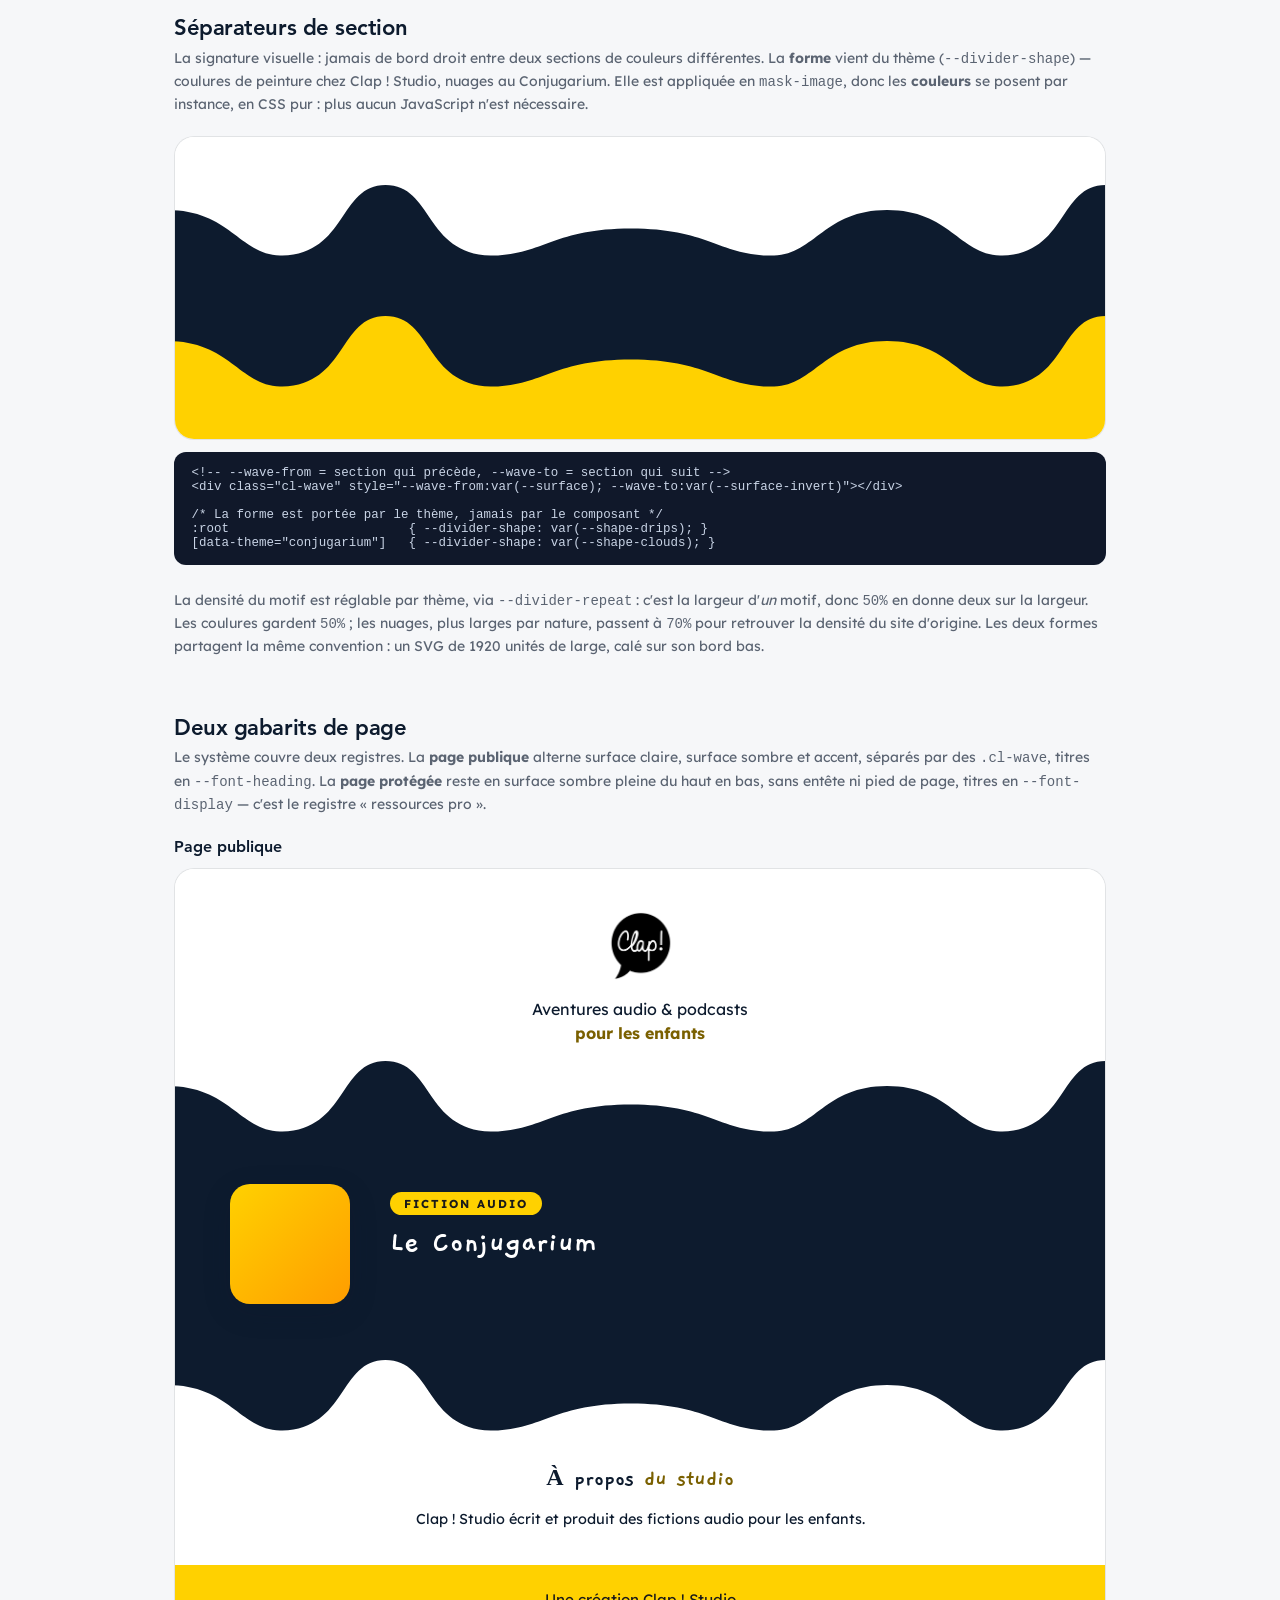
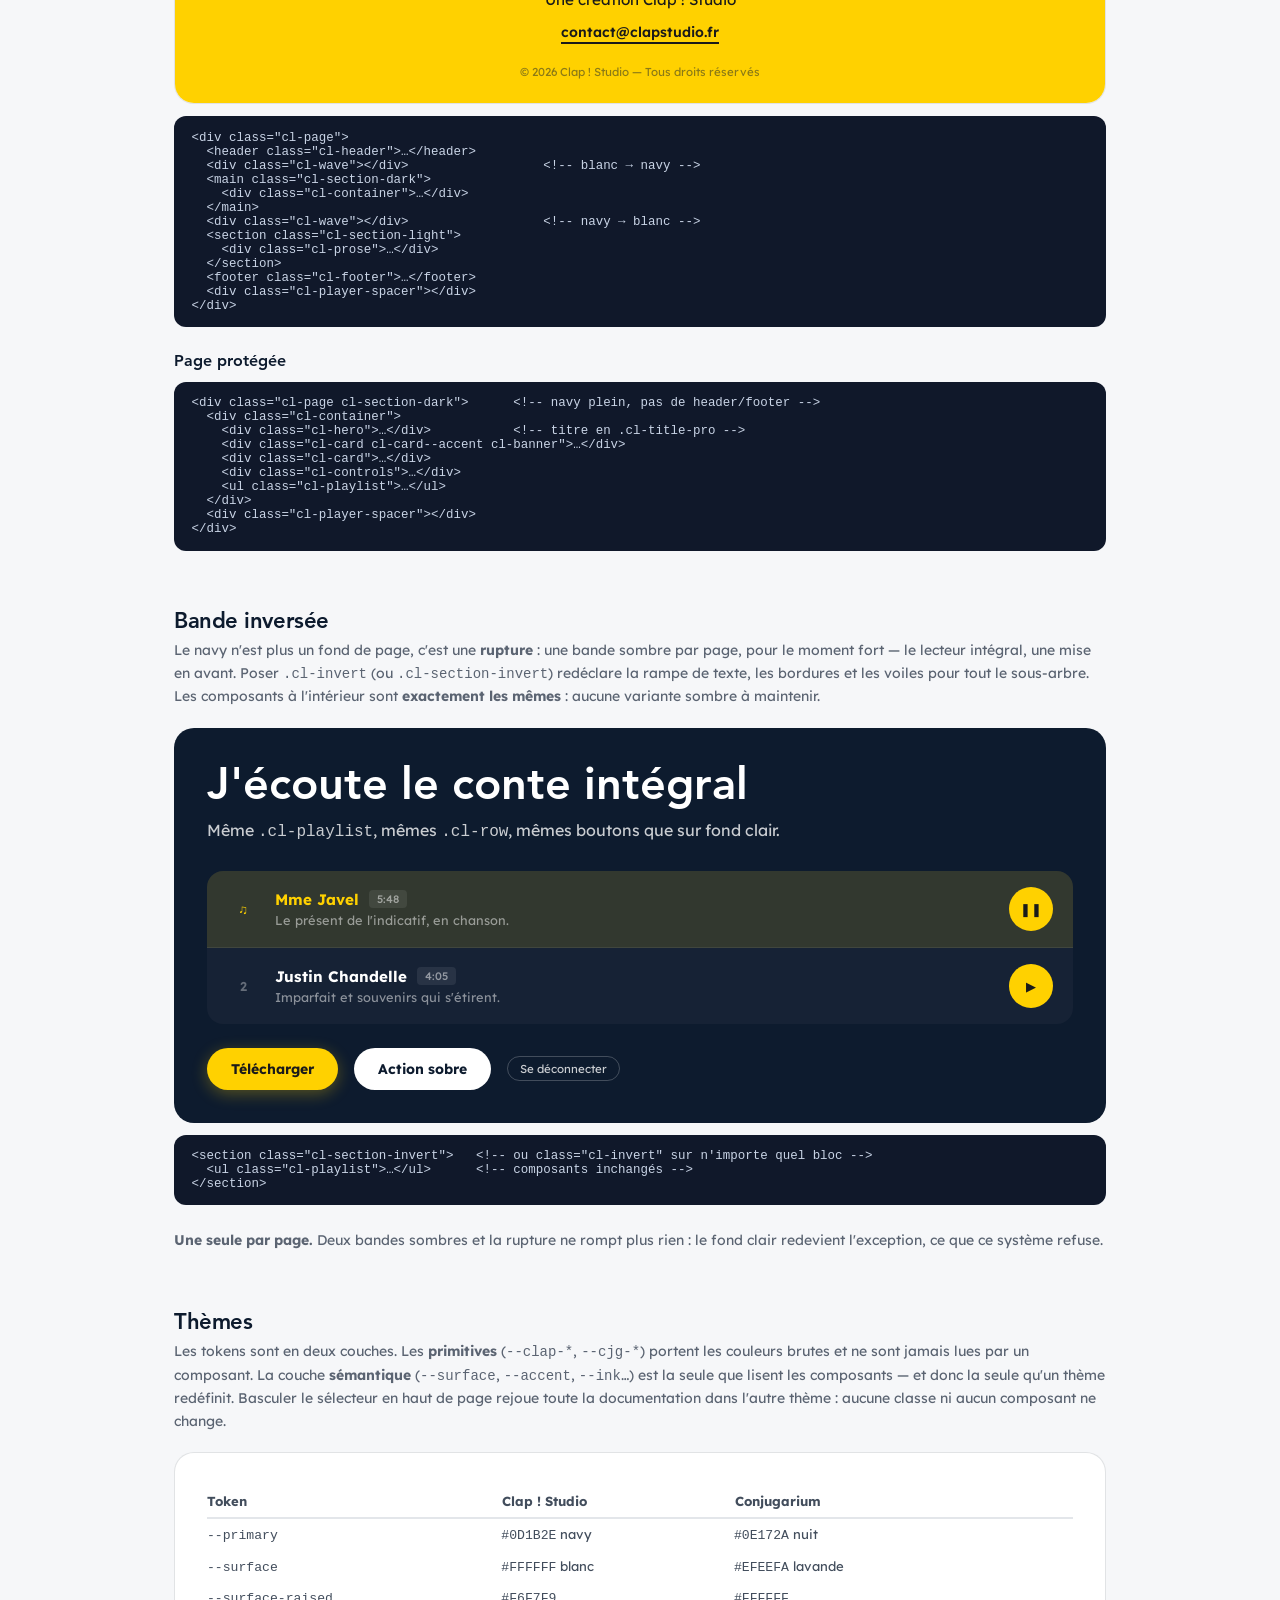
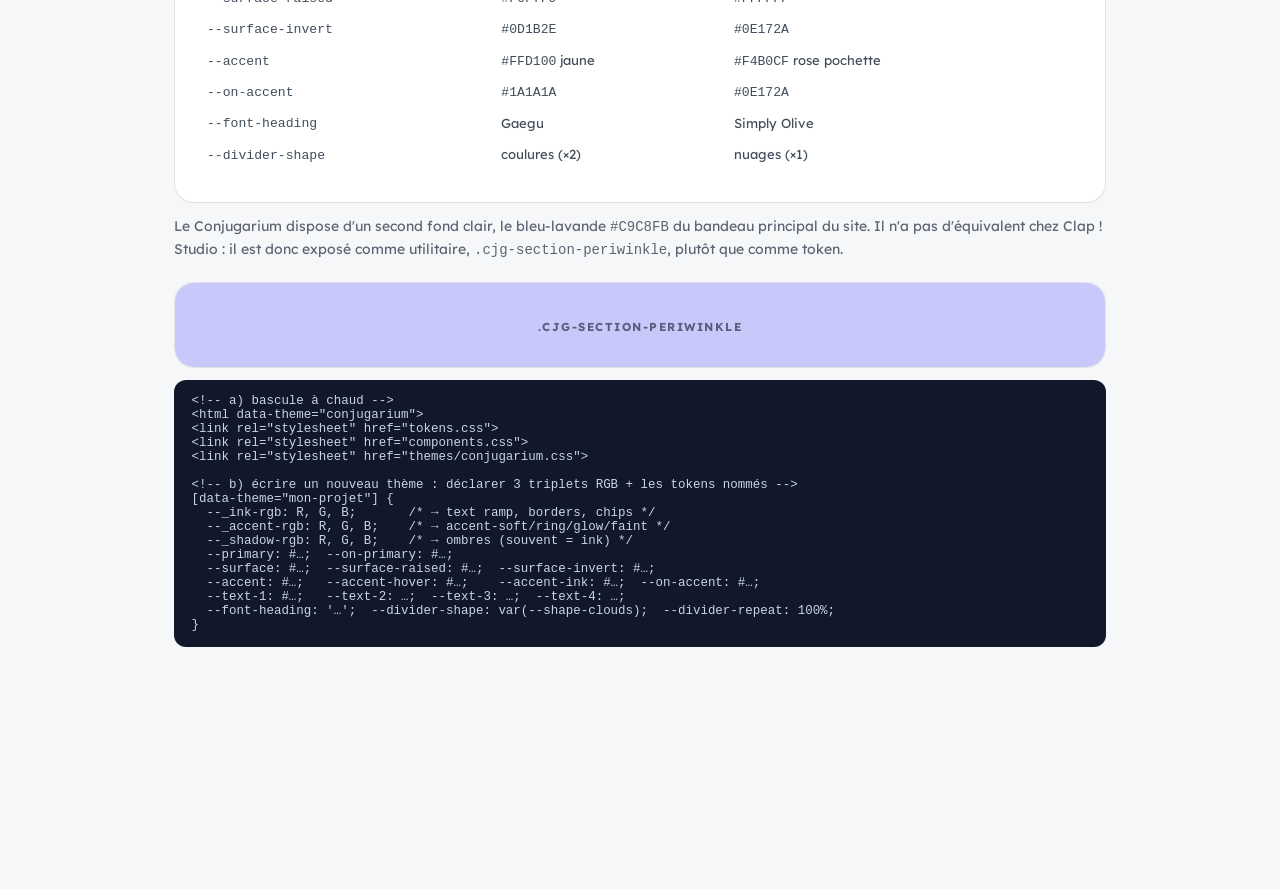
==== commit 79b9a319: "refactor: socle de tokens unique, dérivations RGB pour tous les thèmes - tokens.css porte les triple" ====
--- a/index.html
+++ b/index.html
@@ -40,7 +40,6 @@
 <link href="https://fonts.googleapis.com/css2?family=Lexend:wght@400;500;600;700&family=Gaegu:wght@700&display=swap" rel="stylesheet" />
 <link rel="stylesheet" href="./tokens.css" />
 <link rel="stylesheet" href="./components.css" />
-<link rel="stylesheet" href="./themes/_base.css" />
 <link rel="stylesheet" href="./themes/conjugarium.css" />
 <style>
   /* Chrome de la page de styleguide — hors design system */
@@ -815,7 +814,6 @@
 &lt;html data-theme="conjugarium"&gt;
 &lt;link rel="stylesheet" href="tokens.css"&gt;
 &lt;link rel="stylesheet" href="components.css"&gt;
-&lt;link rel="stylesheet" href="themes/_base.css"&gt;
 &lt;link rel="stylesheet" href="themes/conjugarium.css"&gt;
 
 &lt;!-- b) écrire un nouveau thème : déclarer 3 triplets RGB + les tokens nommés --&gt;
--- a/tokens.css
+++ b/tokens.css
@@ -5,7 +5,8 @@
         consommées directement par un composant.
      2. Tokens sémantiques    (--surface, --accent, …) : ce que lisent les
         composants. Un thème ne redéfinit QUE cette couche.
-   Voir themes/conjugarium.css pour un exemple de thème.
+   Les dérivations (§ 2 ter) partent de trois triplets RGB : un thème ne
+   déclare que ses rôles nommés et ses triplets. Voir themes/*.css.
    ========================================================================== */
 
 @font-face {
@@ -52,51 +53,84 @@
   --accent: var(--clap-yellow);
   --accent-hover: var(--clap-yellow-hover);
   --on-accent: var(--clap-black);           /* texte/icône posé SUR l'accent */
-  --on-accent-muted: rgba(0, 0, 0, 0.55);
-  --on-accent-faint: rgba(0, 0, 0, 0.45);
-  --accent-soft: rgba(255, 209, 0, 0.18);   /* fond de rangée active */
-  --accent-ring: rgba(255, 209, 0, 0.35);   /* halo de focus */
-  --accent-glow: rgba(255, 209, 0, 0.3);
-  --accent-glow-lg: rgba(255, 209, 0, 0.35);
-  --accent-faint: rgba(255, 209, 0, 0.55);  /* bordure au survol */
   --accent-ink: #7A6000;                    /* accent en TEXTE (6.0:1 sur blanc) */
 
-  /* ── Rampe de texte, relative à la surface courante ──
-     Quatre paliers, pas davantage. Ils basculent en bloc dans une zone
-     .cl-invert : les composants n'ont donc rien à savoir du fond. */
-  --text-1: var(--primary);             /* titres, libellés forts — 16:1 */
-  --text-2: rgba(13, 27, 46, 0.78);     /* corps de texte, descriptions — 10:1 */
-  --text-3: rgba(13, 27, 46, 0.64);   /* tags, légendes — plancher AA */
-  --text-4: rgba(13, 27, 46, 0.47);     /* 3:1 — information redondante SEULEMENT */
-
-  /* ── Bordures & voiles, relatifs à la surface courante ── */
-  --border-subtle: rgba(13, 27, 46, 0.12);
-  --border-hairline: rgba(13, 27, 46, 0.07);
-  --border-strong: rgba(13, 27, 46, 0.25);
-  --overlay-hover: rgba(13, 27, 46, 0.04);
-  --chip-bg: rgba(13, 27, 46, 0.06);
-  --chip-border: rgba(13, 27, 46, 0.1);
+  /* ── Triplets RGB — source des dérivations (§ 2 ter) ──
+     Chaque thème les redéclare ; rampe de texte, bordures, voiles,
+     déclinaisons d'accent et ombres en découlent automatiquement. */
+  --_ink-rgb: 13, 27, 46;
+  --_accent-rgb: 255, 209, 0;
+  --_shadow-rgb: 13, 27, 46;
 
   /* ── Typographie ── */
   --font-body: 'Lexend', sans-serif;
   --font-heading: 'Gaegu', cursive;                       /* registre enfant */
   --font-display: 'Avenir Heavy', 'Lexend', sans-serif;   /* registre pro */
+  --heading-weight: 800;      /* Avenir Heavy ; un thème mono-graisse passe à 400 */
   --heading-lh: 1;
   --heading-ls: normal;
 
   /* ── Séparateur de section ──
-     --divider-repeat = largeur d'UN motif. 50% => deux motifs sur la largeur.
+     --divider-repeat = largeur d'UN motif, en px FIXES : l'espacement entre
+     les vagues ne dépend pas de la largeur d'écran (le motif se répète).
      Les coulures sont un motif dense ; les nuages sont dessinés pour occuper
      toute la largeur d'un coup et se déforment si on les comprime. */
   --divider-shape: var(--shape-drips);
-  --divider-repeat: 50%;
-  --divider-repeat-mobile: 66.66%;
+  --divider-repeat: 720px;
+  --divider-repeat-mobile: 260px;
 
   /* ── Couleurs d'état ── */
   --danger: #D92D20;
   --success: #067647;
   --success-bg: rgba(6, 118, 71, 0.1);
   --success-border: rgba(6, 118, 71, 0.25);
+}
+
+/* ══════════════════════════════════════════════════════════════════════
+   2 ter. DÉRIVATIONS — calculées depuis les triplets RGB
+   Déclarées sur :root ET sur tout [data-theme] : un thème posé sur un
+   sous-arbre (démo, encart) recalcule ses propres valeurs. Un thème ne
+   redéclare JAMAIS ces tokens, seulement ses triplets.
+   ══════════════════════════════════════════════════════════════════════ */
+:root,
+[data-theme] {
+  /* ── Rampe de texte : quatre paliers, pas davantage ── */
+  --text-1: var(--primary);                     /* titres, libellés forts */
+  --text-2: rgba(var(--_ink-rgb), 0.78);        /* corps de texte */
+  --text-3: rgba(var(--_ink-rgb), 0.64);        /* tags, légendes — plancher AA */
+  --text-4: rgba(var(--_ink-rgb), 0.47);        /* 3:1 — information redondante SEULEMENT */
+
+  /* ── Bordures & voiles ── */
+  --border-subtle: rgba(var(--_ink-rgb), 0.12);
+  --border-hairline: rgba(var(--_ink-rgb), 0.07);
+  --border-strong: rgba(var(--_ink-rgb), 0.25);
+  --overlay-hover: rgba(var(--_ink-rgb), 0.04);
+  --chip-bg: rgba(var(--_ink-rgb), 0.06);
+  --chip-border: rgba(var(--_ink-rgb), 0.1);
+
+  /* ── Déclinaisons d'accent ── */
+  --on-accent-muted: rgba(var(--_ink-rgb), 0.62);
+  --on-accent-faint: rgba(var(--_ink-rgb), 0.48);
+  --on-accent-track: rgba(var(--_ink-rgb), 0.2);  /* rail de curseur sur l'accent */
+  --accent-soft: rgba(var(--_accent-rgb), 0.2);   /* fond de rangée active */
+  --accent-ring: rgba(var(--_accent-rgb), 0.45);  /* halo de focus */
+  --accent-glow: rgba(var(--_accent-rgb), 0.3);
+  --accent-faint: rgba(var(--_accent-rgb), 0.6);  /* bordure au survol */
+
+  /* ── Voiles de média (posés sur une image ou une vidéo) ── */
+  --scrim: rgba(var(--_shadow-rgb), 0.45);        /* voile de survol */
+  --scrim-strong: rgba(var(--_shadow-rgb), 0.88); /* fond de modale */
+  --scrim-chip: rgba(var(--_shadow-rgb), 0.78);   /* pastille sur image */
+
+  /* ── Ombres : basses, une ombre forte salit un fond clair ── */
+  --shadow-card: 0 1px 2px rgba(var(--_shadow-rgb), 0.05), 0 8px 24px rgba(var(--_shadow-rgb), 0.07);
+  --shadow-modal: 0 2px 4px rgba(var(--_shadow-rgb), 0.06), 0 16px 48px rgba(var(--_shadow-rgb), 0.14);
+  --shadow-cover: 0 8px 28px rgba(var(--_shadow-rgb), 0.2);
+  --shadow-player: 0 4px 24px rgba(var(--_shadow-rgb), 0.2);
+  --shadow-float: 0 4px 14px rgba(var(--_shadow-rgb), 0.22);  /* bouton posé sur un média */
+  --shadow-media: 0 12px 40px rgba(var(--_shadow-rgb), 0.22); /* vidéo, image agrandie */
+  --shadow-accent: 0 4px 16px var(--accent-glow);
+  --ring-focus: 0 0 0 3px var(--accent-ring);
 }
 
 /* ══════════════════════════════════════════════════════════════════════
@@ -148,7 +182,7 @@
 
   /* Flammes — signature Surhumains. Relevée sur clapeditions.fr/surhumains
      (séparateur de section Wix, viewBox 1920×144). Le motif se répète déjà
-     ~3 fois dans le SVG : à --divider-repeat:100% la densité est celle du
+     ~3 fois dans le SVG : à --divider-repeat:1440px la densité est celle du
      site d'origine. */
   --shape-flames: url("data:image/svg+xml,%3Csvg preserveAspectRatio='none' viewBox='0 156 1920 144' xmlns='http://www.w3.org/2000/svg'%3E%3Cpath d='M1895.4 262.4c-19.9 1-39.6 5.9-57.9 13.7 23-9.5 42.2-27.8 52.8-50.4.7-1.5 1.2-3 1.4-4.7 1.6-11.1-9.7-15.1-18.9-15.8-36.8-2.6-71.4 17.6-99.7 41.3 15-13.4 25-32.3 27.5-52.2.3-2.7 0-5.4-1.1-7.9-4.4-9.7-16.3-7.3-24.7-3.4-31.1 14.3-57.1 39.4-72.5 69.9 1.6-8.2 2.5-16.9 0-24.9s-8.9-15.2-17.2-16.5c-10.3-1.6-19.8 6-25.8 14.6-9.5 13.6-13.9 30.7-12.1 47.2-1.2-10.5-23.9-23.4-32.7-25.4-15.4-3.4-33.8 1.1-47.4 8.3-8 4.2-15.5 10.2-20.2 17.9v1.9c-4.6-8.3-12.5-14.8-21-19.2-13.6-7.2-32.1-11.7-47.4-8.3-18 4-35 14.1-49.3 26.2-.1-.2-.2-.3-.3-.5 5-5.3 9.5-11 12.6-17.6 4.7-10 5.4-22.6-1.1-31.6-28.1-38.8-115.5 36.7-136.4 57.4 7.9-7.8 15.9-15.7 20.6-25.7 4.7-10 5.4-22.6-1.1-31.6-18.7-25.9-57.3-1.2-73.9 14.6-14.4 13.7-25.8 31.1-34.6 48.6 8.5-20.5 13.8-43 14.3-65.2.2-8.4-1.4-18.1-8.8-22.1-6.3-3.4-15-1.6-21.1 1.4-15.2 7.4-26.1 21.7-32.6 37.2s-9.1 32.4-11.3 49.1c4.2-31.8-4.8-80.5-29.8-103.1-2.9-2.6-6.3-4.9-10.1-5.8-7.4-1.9-15.4 1.6-20.8 7-11.4 11.1-18.4 29.9-23.7 44.6-5.7 15.6-11.4 34.1-11 50.9-.2-9.3-.4-18.7-2.8-27.7s-7.2-17.7-14.8-23c-12-8.3-29-6.4-41.2 1.6-17.4 11.4-24.5 32.1-33.9 49.6 7.9-14.7-10.6-20.9-21.5-20.3-19.9 1.2-39.6 5.9-57.9 13.7 23-9.5 42.2-27.8 52.8-50.4.7-1.5 1.2-3 1.4-4.7 1.6-11.1-9.7-15.1-18.9-15.8-36.8-2.6-71.4 17.6-99.7 41.3 15-13.4 25-32.3 27.5-52.2.3-2.7 0-5.4-1.1-7.9-4.4-9.7-16.3-7.3-24.7-3.4-40.1 18.4-84 65.1-116.2 96.9 7.1-7 14-14.4 18.3-23.4 4.7-10 5.4-22.6-1.1-31.6-18.7-25.9-57.3-1.2-73.9 14.6-14.4 13.7-25.8 31.1-34.6 48.6 8.5-20.5 13.8-43 14.3-65.2.2-8.4-1.4-18.1-8.8-22.1-6.3-3.4-15-1.6-21.1 1.4-15.2 7.4-26.1 21.7-32.6 37.2-6.5 15.5-9.1 32.4-11.3 49.1 4.2-31.8-4.8-80.5-29.8-103.1-2.9-2.6-6.3-4.9-10.1-5.8-7.4-1.9-15.4 1.6-20.8 7-11.4 11.1-18.4 29.9-23.7 44.6-5.7 15.6-11.4 34.1-11 50.9-.2-9.3-.4-18.7-2.8-27.7s-7.2-17.7-14.8-23c-12-8.3-29-6.4-41.2 1.6-17.4 11.4-24.5 32.1-33.9 49.6 7.9-14.7-10.6-20.9-21.5-20.3-19.9 1.2-39.6 5.9-57.9 13.7 23-9.5 42.2-27.8 52.8-50.4.7-1.5 1.2-3 1.4-4.7 1.6-11.1-9.7-15.1-18.9-15.8-36.8-2.6-71.4 17.6-99.7 41.3 15-13.4 25-32.3 27.5-52.2.3-2.7 0-5.4-1.1-7.9-4.4-9.7-16.3-7.3-24.7-3.4-31.1 14.3-57.1 39.4-72.5 69.9 1.6-8.2 2.5-16.9 0-24.9s-8.9-15.2-17.2-16.5c-10.3-1.6-19.8 6-25.8 14.6-9.5 13.6-13.9 30.7-12.1 47.2-1.2-10.5-23.9-23.4-32.7-25.4-15.4-3.4-33.8 1.1-47.4 8.3-8 4.2-15.5 10.2-20.2 17.9V300h1920v-25.6c-.2-4.6-5.6-13-24.8-12z' fill='%23000'/%3E%3C/svg%3E");
 
@@ -161,8 +195,10 @@
    ══════════════════════════════════════════════════════════════════════ */
 :root {
   /* ── Tailles de police ── */
+  --fs-2xs: 0.68rem;   /* pastilles sur image, tags */
   --fs-xs: 0.72rem;
   --fs-sm: 0.8rem;
+  --fs-ui: 0.875rem;   /* boutons, libellés d'interface */
   --fs-base: 0.95rem;
   --fs-md: 1rem;
   --fs-lg: 1.2rem;
@@ -171,12 +207,11 @@
   --fs-title-pro: clamp(1.8rem, 5vw, 2.8rem);
   --fs-title-section: clamp(1.8rem, 4.5vw, 2.8rem);
 
-  --lh-tight: 1.15;
+  --lh-tight: 1.25;    /* titres de carte */
   --lh-normal: 1.5;
   --lh-relaxed: 1.7;
   --lh-loose: 1.8;
 
-  --ls-tight: -0.02em;
   --ls-label: 2px;
   --ls-chip: 1.5px;
 
@@ -189,15 +224,19 @@
   --r-xs: 4px;   --r-sm: 5px;    --r-md: 14px;  --r-lg: 16px;
   --r-xl: 20px;  --r-2xl: 24px;  --r-pill: 50px; --r-round: 50%;
 
-  /* ── Ombres ── */
-  /* Sur fond clair, une ombre forte salit : elles sont volontairement basses. */
-  --shadow-card: 0 1px 2px rgba(13, 27, 46, 0.06), 0 8px 24px rgba(13, 27, 46, 0.06);
-  --shadow-modal: 0 2px 4px rgba(13, 27, 46, 0.06), 0 16px 48px rgba(13, 27, 46, 0.12);
-  --shadow-cover: 0 8px 28px rgba(13, 27, 46, 0.18);
-  --shadow-player: 0 4px 24px rgba(13, 27, 46, 0.18);
-  --shadow-accent: 0 4px 16px var(--accent-glow);
-  --shadow-accent-lg: 0 8px 24px var(--accent-glow-lg);
-  --ring-focus: 0 0 0 3px var(--accent-ring);
+  /* ── Média : couleurs posées sur une image/vidéo, quel que soit le thème ── */
+  --on-media: #FFFFFF;
+  --on-media-soft: rgba(255, 255, 255, 0.9);
+
+  /* ── Tailles fixes ── */
+  --num-size: 32px;          /* pastille numéro (rangées, chips) */
+  --icon-btn: 44px;          /* cible tactile minimale */
+
+  /* ── Empilement ── */
+  --z-wave: 2;
+  --z-player: 100;
+  --z-modal: 500;
+  --z-toast: 600;
 
   /* ── Transitions ── */
   --t-fast: 0.15s ease;
@@ -215,27 +254,3 @@
   /* Breakpoint unique : @media (max-width: 600px) */
 }
 
-/* ══════════════════════════════════════════════════════════════════════
-   5. ALIAS DE COMPATIBILITÉ
-   Pour le code existant (conjugarium-minisite) qui lit --navy / --yellow.
-   Ne pas utiliser dans du code neuf : passer par la couche sémantique.
-   ══════════════════════════════════════════════════════════════════════ */
-:root {
-  --navy: var(--clap-navy);
-  --navy-light: var(--clap-navy-light);
-  --yellow: var(--clap-yellow);
-  --yellow-hover: var(--clap-yellow-hover);
-  --white: var(--clap-white);
-  --black: var(--clap-black);
-  --surface-alt: var(--surface);        /* ancien nom du fond clair */
-  --ink: var(--text-1);
-  --ink-heading: var(--text-1);
-  --ink-55: var(--on-accent-muted);
-  --ink-45: var(--on-accent-faint);
-  --text-on-dark: var(--text-1);
-  --text-on-dark-70: var(--text-2);
-  --text-on-dark-65: var(--text-2);
-  --text-on-dark-55: var(--text-3);
-  --text-on-dark-40: var(--text-4);
-  --text-on-dark-30: var(--text-4);
-}
--- a/components.css
+++ b/components.css
@@ -1,6 +1,7 @@
 /* ==========================================================================
    Clap ! Studio — Composants
-   Dépend de tokens.css. Toutes les valeurs passent par des variables.
+   Dépend de tokens.css (+ un thème facultatif). Toutes les valeurs passent
+   par des tokens : aucune couleur, aucun rayon en dur.
    ========================================================================== */
 
 /* ── Reset ── */
@@ -23,15 +24,15 @@
 
 /* Section de contenu. Par défaut sur le fond clair de la page ; ajouter
    .cl-section-invert (ou .cl-invert sur un parent) pour la bande sombre. */
-.cl-section,
-.cl-section-dark {
+.cl-section {
   background: var(--surface);
   color: var(--text-1);
   padding: var(--sp-12) var(--sp-4) 0;
   flex: 1;
 }
 
-.cl-section-invert { padding: var(--sp-12) var(--sp-4); flex: 1; }
+.cl-section-invert,
+.cl-section-dark { padding: var(--sp-12) var(--sp-4); flex: 1; }  /* -dark : alias déprécié */
 
 .cl-section-light { background: var(--surface); padding: var(--sp-14) var(--sp-6); }
 
@@ -68,7 +69,7 @@
   position: relative;
   width: 100%;
   height: var(--wave-h);
-  z-index: 2;
+  z-index: var(--z-wave);
   background: var(--wave-from, transparent);
 }
 
@@ -139,7 +140,7 @@
   background: var(--chip-bg);
   border: 1px solid var(--chip-border);
   color: var(--text-2);
-  font-size: 0.7rem;
+  font-size: var(--fs-2xs);
   letter-spacing: var(--ls-chip);
   padding: 3px 10px;
   width: fit-content;
@@ -180,7 +181,7 @@
   color: var(--on-accent);
   font-family: var(--font-body);
   font-weight: 700;
-  font-size: 0.9rem;
+  font-size: var(--fs-ui);
   border: none;
   border-radius: var(--r-pill);
   text-decoration: none;
@@ -203,8 +204,8 @@
 
 .cl-btn--block {
   width: 100%;
-  padding: 1.1rem;
-  font-size: 1.05rem;
+  padding: var(--sp-4);
+  font-size: var(--fs-md);
 }
 .cl-btn--block:hover { transform: scale(1.02); }
 
@@ -212,9 +213,9 @@
   background: transparent;
   border: 1px solid var(--border-strong);
   color: var(--text-2);
-  font-size: 0.75rem;
+  font-size: var(--fs-xs);
   font-weight: 400;
-  padding: 4px 12px;
+  padding: var(--sp-1) var(--sp-3);
   box-shadow: none;
   transition: all var(--t-base);
 }
@@ -223,8 +224,8 @@
 /* Bouton icône rond (play) */
 .cl-icon-btn {
   flex-shrink: 0;
-  width: 44px;
-  height: 44px;
+  width: var(--icon-btn);
+  height: var(--icon-btn);
   border-radius: var(--r-round);
   border: none;
   background: var(--accent);
@@ -303,7 +304,7 @@
   letter-spacing: var(--heading-ls);
 }
 
-.cl-banner__subtitle { font-size: 0.85rem; color: var(--text-2); }
+.cl-banner__subtitle { font-size: var(--fs-sm); color: var(--text-2); }
 
 /* ── Hero projet ── */
 .cl-hero { display: flex; gap: var(--sp-10); align-items: flex-start; margin-bottom: var(--sp-12); }
@@ -349,7 +350,7 @@
 
 .cl-input:focus { border-color: var(--accent); box-shadow: var(--ring-focus); }
 
-.cl-error { font-size: 0.85rem; color: var(--danger); text-align: left; margin-top: calc(var(--sp-2) * -1); }
+.cl-error { font-size: var(--fs-sm); color: var(--danger); text-align: left; margin-top: calc(var(--sp-2) * -1); }
 
 /* Champ de recherche (pill, icône à gauche) */
 .cl-search { position: relative; flex: 1; min-width: 250px; }
@@ -369,7 +370,7 @@
   border: 1px solid var(--border-subtle);
   border-radius: var(--r-pill);
   color: var(--text-1);
-  font-size: 0.875rem;
+  font-size: var(--fs-ui);
   font-family: var(--font-body);
   outline: none;
   transition: border-color var(--t-base);
@@ -426,9 +427,9 @@
 .cl-row--active { background: var(--accent-soft); }
 
 .cl-row__num {
-  width: 28px;
+  width: var(--num-size);
   text-align: center;
-  font-size: 0.85rem;
+  font-size: var(--fs-sm);
   font-weight: 600;
   color: var(--text-4);
   flex-shrink: 0;
@@ -443,8 +444,8 @@
 .cl-row--active .cl-row__title { color: var(--accent-ink); }
 
 .cl-row__tag {
-  font-size: 0.68rem;
-  padding: 2px 8px;
+  font-size: var(--fs-2xs);
+  padding: 2px var(--sp-2);
   background: var(--chip-bg);
   border-radius: var(--r-xs);
   color: var(--text-3);
@@ -474,13 +475,13 @@
   transform: translateX(-50%);
   width: min(var(--player-max), calc(100vw - 32px));
   background: var(--accent);
-  border-radius: 100px;
-  padding: 10px 16px 10px 10px;
+  border-radius: var(--r-pill);
+  padding: var(--sp-2) var(--sp-4) var(--sp-2) var(--sp-2);
   box-shadow: var(--shadow-player);
-  z-index: 100;
-}
-
-.cl-player__inner { display: flex; align-items: center; gap: 14px; }
+  z-index: var(--z-player);
+}
+
+.cl-player__inner { display: flex; align-items: center; gap: var(--sp-3); }
 
 .cl-player__play {
   flex-shrink: 0;
@@ -497,10 +498,10 @@
 }
 .cl-player__play:hover { transform: scale(1.08); }
 
-.cl-player__meta { flex: 1; min-width: 0; display: flex; flex-direction: column; gap: 4px; }
+.cl-player__meta { flex: 1; min-width: 0; display: flex; flex-direction: column; gap: var(--sp-1); }
 
 .cl-player__title {
-  font-size: 0.85rem;
+  font-size: var(--fs-sm);
   font-weight: 700;
   color: var(--on-accent);
   white-space: nowrap;
@@ -508,16 +509,16 @@
   text-overflow: ellipsis;
 }
 
-.cl-player__progress { display: flex; align-items: center; gap: 8px; }
-
-.cl-player__time { font-size: 0.72rem; font-weight: 600; color: var(--on-accent-muted); white-space: nowrap; }
+.cl-player__progress { display: flex; align-items: center; gap: var(--sp-2); }
+
+.cl-player__time { font-size: var(--fs-xs); font-weight: 600; color: var(--on-accent-muted); white-space: nowrap; }
 
 .cl-range {
   flex: 1;
   height: 4px;
   -webkit-appearance: none;
   appearance: none;
-  background: rgba(0, 0, 0, 0.2);
+  background: var(--on-accent-track);
   border-radius: var(--r-xs);
   cursor: pointer;
   accent-color: var(--on-accent);
@@ -537,7 +538,7 @@
   cursor: pointer;
 }
 
-.cl-player__side { display: flex; align-items: center; gap: 8px; flex-shrink: 0; }
+.cl-player__side { display: flex; align-items: center; gap: var(--sp-2); flex-shrink: 0; }
 
 .cl-player__iconbtn {
   background: none;
@@ -564,7 +565,9 @@
 /* Carte vidéo (ligne) : vignette + info + CTA */
 .cl-vcard {
   display: flex;
-  flex-direction: column;
+  flex-direction: row;
+  align-items: center;
+  justify-content: space-between;
   gap: var(--sp-4);
   background: var(--surface-raised);
   border: 1px solid var(--border-subtle);
@@ -593,7 +596,7 @@
 /* Vignette 16:9 */
 .cl-vcard__thumb {
   position: relative;
-  width: 112px;
+  width: 144px;
   flex-shrink: 0;
   aspect-ratio: 16 / 9;
   border-radius: var(--r-md);
@@ -609,20 +612,20 @@
 .cl-vcard__overlay {
   position: absolute;
   inset: 0;
-  background: rgba(0, 0, 0, 0.25);
+  background: var(--scrim);
   display: flex;
   align-items: center;
   justify-content: center;
   transition: background var(--t-base);
 }
-.cl-vcard:hover .cl-vcard__overlay { background: rgba(0, 0, 0, 0.1); }
+.cl-vcard:hover .cl-vcard__overlay { background: transparent; }
 
 /* Bouton play dans la surcouche */
 .cl-vcard__play {
   width: 28px;
   height: 28px;
   border-radius: var(--r-round);
-  background: rgba(255, 255, 255, 0.9);
+  background: var(--on-media-soft);
   color: var(--accent-ink);
   display: flex;
   align-items: center;
@@ -651,9 +654,9 @@
   position: absolute;
   bottom: 4px;
   right: 4px;
-  background: rgba(0, 0, 0, 0.75);
-  color: #fff;
-  font-size: 0.6rem;
+  background: var(--scrim-chip);
+  color: var(--on-media);
+  font-size: var(--fs-2xs);
   font-weight: 500;
   padding: 2px 6px;
   border-radius: var(--r-xs);
@@ -681,9 +684,9 @@
 /* Titre principal */
 .cl-vcard__title {
   font-family: var(--font-heading);
-  font-size: 1.25rem;
-  color: var(--text-1);
-  line-height: 1.3;
+  font-size: var(--fs-lg);
+  color: var(--text-1);
+  line-height: var(--lh-tight);
   overflow: hidden;
   text-overflow: ellipsis;
   white-space: nowrap;
@@ -705,7 +708,7 @@
   align-items: center;
   gap: var(--sp-2);
   flex-shrink: 0;
-  align-self: flex-end;
+  align-self: center;
   padding: var(--sp-2) var(--sp-4);
   border-radius: var(--r-pill);
   background: var(--surface);
@@ -720,11 +723,6 @@
   color: var(--surface-raised);
 }
 
-@media (min-width: 600px) {
-  .cl-vcard { flex-direction: row; align-items: center; justify-content: space-between; }
-  .cl-vcard__thumb { width: 144px; }
-  .cl-vcard__cta { align-self: center; }
-}
 
 /* ── Lecteur vidéo embarqué ── */
 
@@ -734,8 +732,8 @@
   border-radius: var(--r-2xl);
   overflow: hidden;
   background: var(--surface-invert);
-  box-shadow: 0 12px 40px rgba(0, 0, 0, 0.18);
-  border: 1px solid rgba(0, 0, 0, 0.1);
+  box-shadow: var(--shadow-media);
+  border: 1px solid var(--border-subtle);
 }
 
 .cl-video__frame {
@@ -781,8 +779,8 @@
 
 /* Badge numéro dans le chip */
 .cl-vchip__num {
-  width: 32px;
-  height: 32px;
+  width: var(--num-size);
+  height: var(--num-size);
   border-radius: var(--r-round);
   background: var(--chip-bg);
   color: var(--text-2);
@@ -817,7 +815,7 @@
 }
 
 .cl-vchip__status {
-  font-size: 0.68rem;
+  font-size: var(--fs-2xs);
   font-weight: 600;
   color: var(--accent-ink);
   overflow: hidden;
@@ -883,7 +881,7 @@
 .cl-board-card__overlay {
   position: absolute;
   inset: 0;
-  background: rgba(13, 27, 46, 0.45);
+  background: var(--scrim);
   display: flex;
   align-items: center;
   justify-content: center;
@@ -898,8 +896,8 @@
 }
 
 .cl-board-card__zoom {
-  width: 44px;
-  height: 44px;
+  width: var(--icon-btn);
+  height: var(--icon-btn);
   border-radius: var(--r-round);
   background: var(--surface);
   color: var(--accent-ink);
@@ -908,7 +906,7 @@
   justify-content: center;
   transform: scale(0.85);
   transition: transform var(--t-fast), background var(--t-fast), color var(--t-fast);
-  box-shadow: 0 4px 14px rgba(0, 0, 0, 0.25);
+  box-shadow: var(--shadow-float);
 }
 .cl-board-card:hover .cl-board-card__zoom {
   transform: scale(1);
@@ -921,8 +919,8 @@
   position: absolute;
   top: var(--sp-3);
   left: var(--sp-3);
-  background: rgba(13, 27, 46, 0.78);
-  color: #ffffff;
+  background: var(--scrim-chip);
+  color: var(--on-media);
   font-size: var(--fs-xs);
   font-weight: 700;
   padding: 3px 8px;
@@ -954,9 +952,9 @@
 
 .cl-board-card__title {
   font-family: var(--font-heading);
-  font-size: 1.15rem;
-  color: var(--text-1);
-  line-height: 1.3;
+  font-size: var(--fs-lg);
+  color: var(--text-1);
+  line-height: var(--lh-tight);
   overflow: hidden;
   text-overflow: ellipsis;
   white-space: nowrap;
@@ -1009,8 +1007,8 @@
 }
 
 .cl-board-row__num {
-  width: 32px;
-  height: 32px;
+  width: var(--num-size);
+  height: var(--num-size);
   border-radius: var(--r-round);
   background: var(--chip-bg);
   color: var(--text-2);
@@ -1054,9 +1052,9 @@
 }
 .cl-board-row__title {
   font-family: var(--font-heading);
-  font-size: 1.05rem;
-  color: var(--text-1);
-  line-height: 1.3;
+  font-size: var(--fs-md);
+  color: var(--text-1);
+  line-height: var(--lh-tight);
   overflow: hidden;
   text-overflow: ellipsis;
   white-space: nowrap;
@@ -1074,7 +1072,7 @@
 }
 
 .cl-board-row__tag {
-  font-size: 0.7rem;
+  font-size: var(--fs-2xs);
   font-weight: 600;
   color: var(--text-3);
   background: var(--chip-bg);
@@ -1110,7 +1108,7 @@
 .cl-lightbox {
   position: fixed;
   inset: 0;
-  z-index: 500;
+  z-index: var(--z-modal);
   display: flex;
   align-items: center;
   justify-content: center;
@@ -1130,7 +1128,7 @@
 .cl-lightbox__backdrop {
   position: absolute;
   inset: 0;
-  background: rgba(13, 27, 46, 0.88);
+  background: var(--scrim-strong);
   backdrop-filter: blur(8px);
   -webkit-backdrop-filter: blur(8px);
   cursor: pointer;
@@ -1147,7 +1145,7 @@
   flex-direction: column;
   background: var(--surface);
   border-radius: var(--r-2xl);
-  box-shadow: var(--shadow-modal), 0 24px 64px rgba(0, 0, 0, 0.35);
+  box-shadow: var(--shadow-modal);
   border: 1px solid var(--border-subtle);
   overflow: hidden;
   transform: scale(0.96) translateY(8px);
@@ -1185,9 +1183,9 @@
 
 .cl-lightbox__title {
   font-family: var(--font-heading);
-  font-size: 1.25rem;
-  color: var(--text-1);
-  line-height: 1.2;
+  font-size: var(--fs-lg);
+  color: var(--text-1);
+  line-height: var(--lh-tight);
   overflow: hidden;
   text-overflow: ellipsis;
   white-space: nowrap;
@@ -1241,7 +1239,7 @@
   max-height: 100%;
   object-fit: contain;
   border-radius: var(--r-md);
-  box-shadow: 0 12px 36px rgba(0, 0, 0, 0.25);
+  box-shadow: var(--shadow-media);
   display: block;
   user-select: none;
   cursor: pointer;
@@ -1251,13 +1249,13 @@
   position: absolute;
   top: 50%;
   transform: translateY(-50%);
-  width: 44px;
-  height: 44px;
+  width: var(--icon-btn);
+  height: var(--icon-btn);
   border-radius: var(--r-round);
   background: var(--surface);
   color: var(--text-1);
   border: 1px solid var(--border-subtle);
-  box-shadow: 0 4px 14px rgba(0, 0, 0, 0.18);
+  box-shadow: var(--shadow-float);
   display: flex;
   align-items: center;
   justify-content: center;
@@ -1317,15 +1315,15 @@
 .cl-footer__tagline { font-size: var(--fs-base); color: var(--on-accent); line-height: var(--lh-normal); }
 
 .cl-footer__link {
-  font-size: 0.875rem;
+  font-size: var(--fs-ui);
   font-weight: 600;
   color: var(--on-accent);
   text-decoration: none;
-  border-bottom: 2px solid var(--black);
+  border-bottom: 2px solid currentColor;
   padding-bottom: 1px;
 }
 
-.cl-footer__legal { font-size: 0.75rem; color: var(--on-accent-faint); margin-top: var(--sp-2); }
+.cl-footer__legal { font-size: var(--fs-xs); color: var(--on-accent-faint); margin-top: var(--sp-2); }
 
 /* ── Responsive ── */
 @media (max-width: 600px) {
@@ -1336,7 +1334,7 @@
   .cl-hero .cl-badge { align-self: center; }
   .cl-hero__cover { width: 160px; height: 160px; }
 
-  .cl-section-dark { padding: var(--sp-10) var(--sp-4) 0; }
+  .cl-section-invert, .cl-section-dark { padding: var(--sp-10) var(--sp-4); }
 
   .cl-banner { flex-direction: column; align-items: stretch; text-align: center; }
   .cl-banner__left { flex-direction: column; }
@@ -1346,12 +1344,16 @@
 
   .cl-row__desc { display: none; }
 
-  .cl-player { border-radius: var(--r-2xl); padding: 10px 12px; bottom: 12px; }
+  .cl-player { border-radius: var(--r-2xl); padding: var(--sp-2) var(--sp-3); bottom: var(--sp-3); }
   .cl-player__side { display: none; }
 
   .cl-board-gallery { grid-template-columns: repeat(auto-fill, minmax(140px, 1fr)); gap: var(--sp-3); }
   .cl-board-card__body { padding: var(--sp-3); }
-  .cl-board-card__title { font-size: 1rem; }
+  .cl-board-card__title { font-size: var(--fs-md); }
+
+  .cl-vcard { flex-direction: column; align-items: stretch; }
+  .cl-vcard__thumb { width: 112px; }
+  .cl-vcard__cta { align-self: flex-end; }
   .cl-board-row { padding: var(--sp-2) var(--sp-3); gap: var(--sp-3); }
   .cl-board-row__desc, .cl-board-row__tag { display: none; }
   .cl-lightbox { padding: var(--sp-2); }
--- a/themes/conjugarium.css
+++ b/themes/conjugarium.css
@@ -1,13 +1,12 @@
 /* ==========================================================================
    Thème — Bienvenue au Conjugarium
    Dérivé de clapeditions.fr/bienvenueauconjugarium-audio.
-   Hérite de _base.css pour les dérivations automatiques (text ramp,
-   borders, shadows, accent-soft/ring/glow). Ne déclare que les tokens
-   propres au thème.
+   Ne déclare que ses rôles nommés et ses trois triplets RGB : rampe de
+   texte, bordures, voiles, déclinaisons d'accent et ombres sont dérivés
+   dans tokens.css § 2 ter.
 
-   Deux façons de l'activer :
-     a) <html data-theme="conjugarium">   → bascule à chaud
-     b) charger ce fichier seul           → thème par défaut du document
+   Activation : charger ce fichier après tokens.css, puis
+     <html data-theme="conjugarium">  (ou sur un sous-arbre)
 
    ⚠ Police : « Simply Olive » (Ali Hamidi) est marquée PERSONAL USE ONLY
      dans ses métadonnées. Voir design.md § Licence avant toute mise en ligne.
@@ -34,11 +33,11 @@
 }
 
 /* ══════════════════════════════════════════════════════════════════════
-   2. APPLICATION — tokens propres (le reste vient de _base.css)
+   2. APPLICATION — tokens propres (le reste est dérivé dans tokens.css § 2 ter)
    ══════════════════════════════════════════════════════════════════════ */
 :root[data-theme="conjugarium"],
 [data-theme="conjugarium"] {
-  /* ── Triplets RGB pour les dérivations de _base.css ── */
+  /* ── Triplets RGB pour les dérivations de tokens.css § 2 ter ── */
   --_ink-rgb: 14, 23, 42;
   --_accent-rgb: 244, 176, 207;
   --_shadow-rgb: 14, 23, 42;
@@ -64,6 +63,7 @@
   /* ── Typographie ── */
   --font-heading: 'Simply Olive', 'Gaegu', cursive;
   --font-display: 'Simply Olive', 'Avenir Heavy', 'Lexend', sans-serif;
+  --heading-weight: 400;     /* Simply Olive n'a qu'une graisse */
   --heading-lh: 1.1;
   --heading-ls: 0.01em;
   --fs-title-fun: clamp(2.4rem, 6vw, 4.2rem);
@@ -72,18 +72,10 @@
 
   /* ── Séparateur ── */
   --divider-shape: var(--shape-clouds);
-  --divider-repeat: 70%;
-  --divider-repeat-mobile: 110%;
+  --divider-repeat: 640px;
+  --divider-repeat-mobile: 430px;
   --wave-h: 90px;
   --wave-h-mobile: 60px;
-
-  /* ── Alias de compatibilité ── */
-  --navy: var(--cjg-navy);
-  --navy-light: var(--cjg-navy-light);
-  --yellow: var(--cjg-pink);
-  --yellow-hover: var(--cjg-pink-hover);
-  --white: var(--cjg-lavender);
-  --black: var(--cjg-navy);
 }
 
 /* ══════════════════════════════════════════════════════════════════════
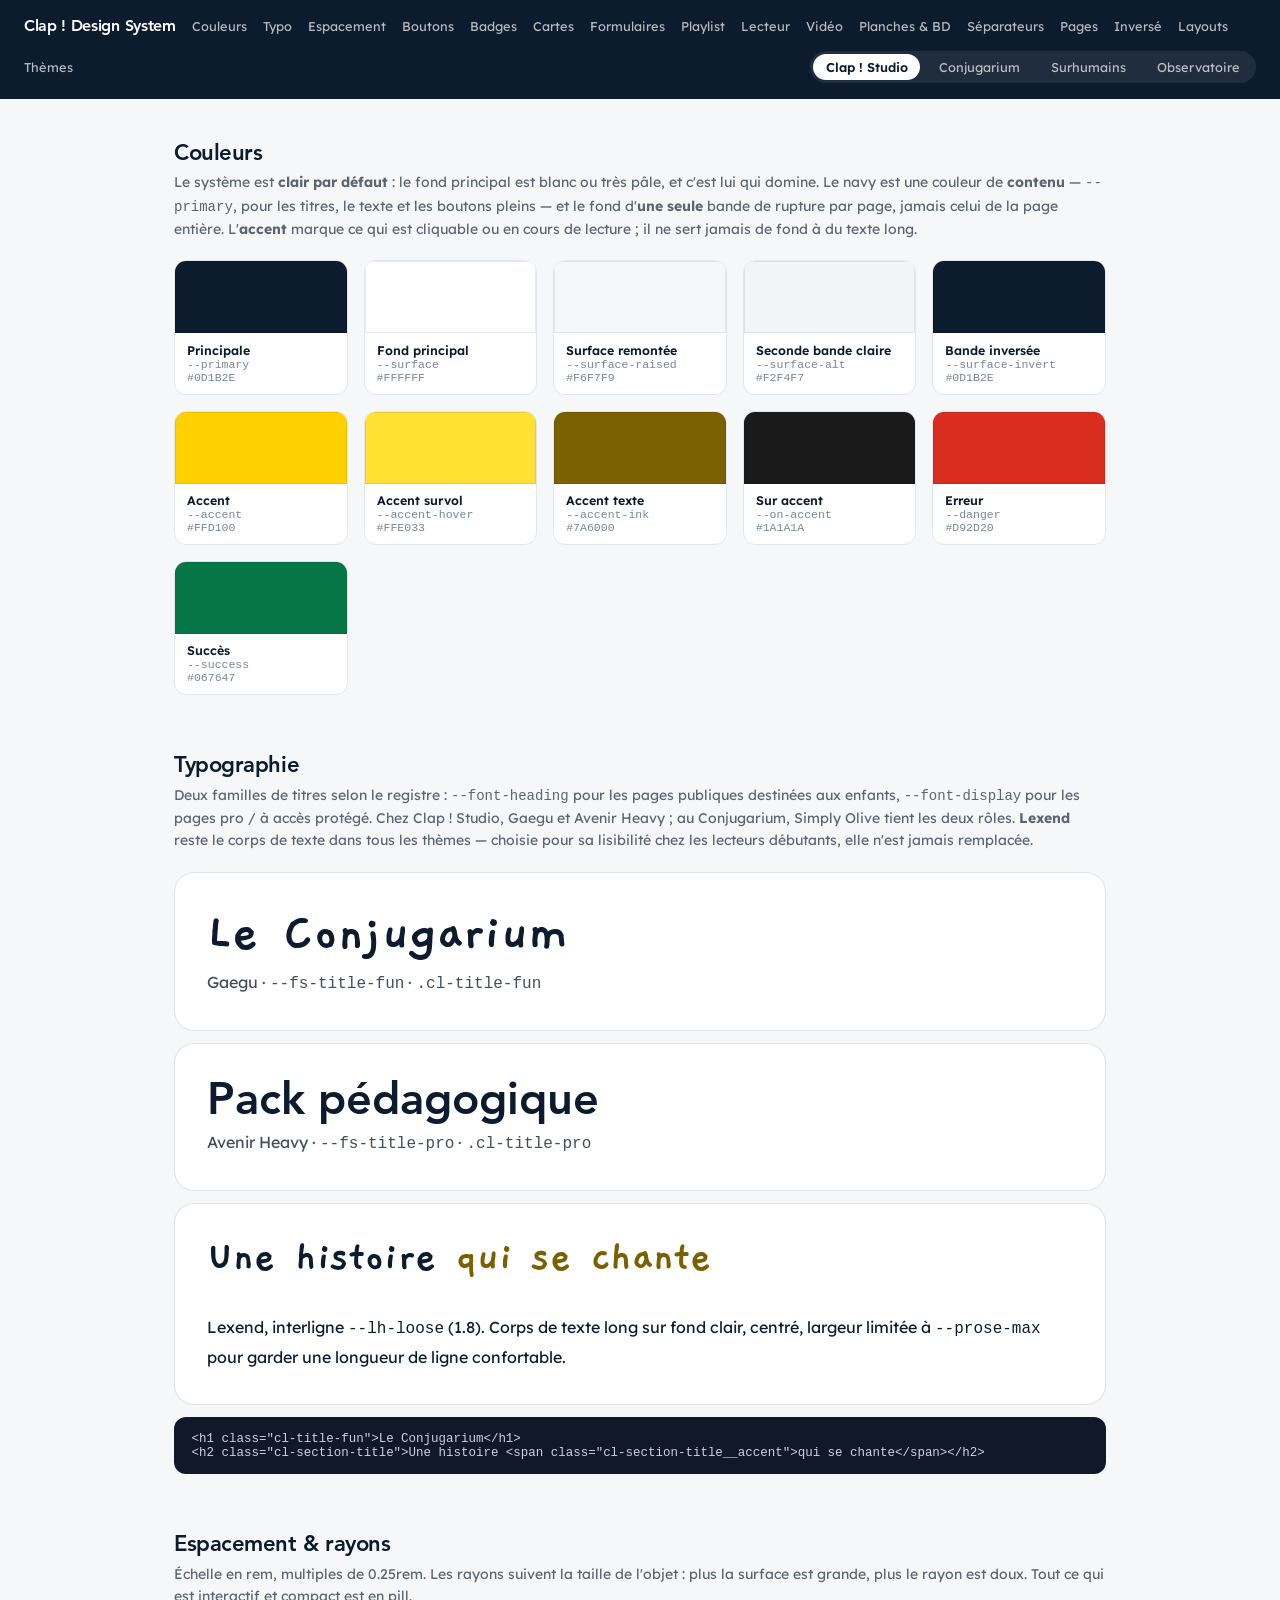
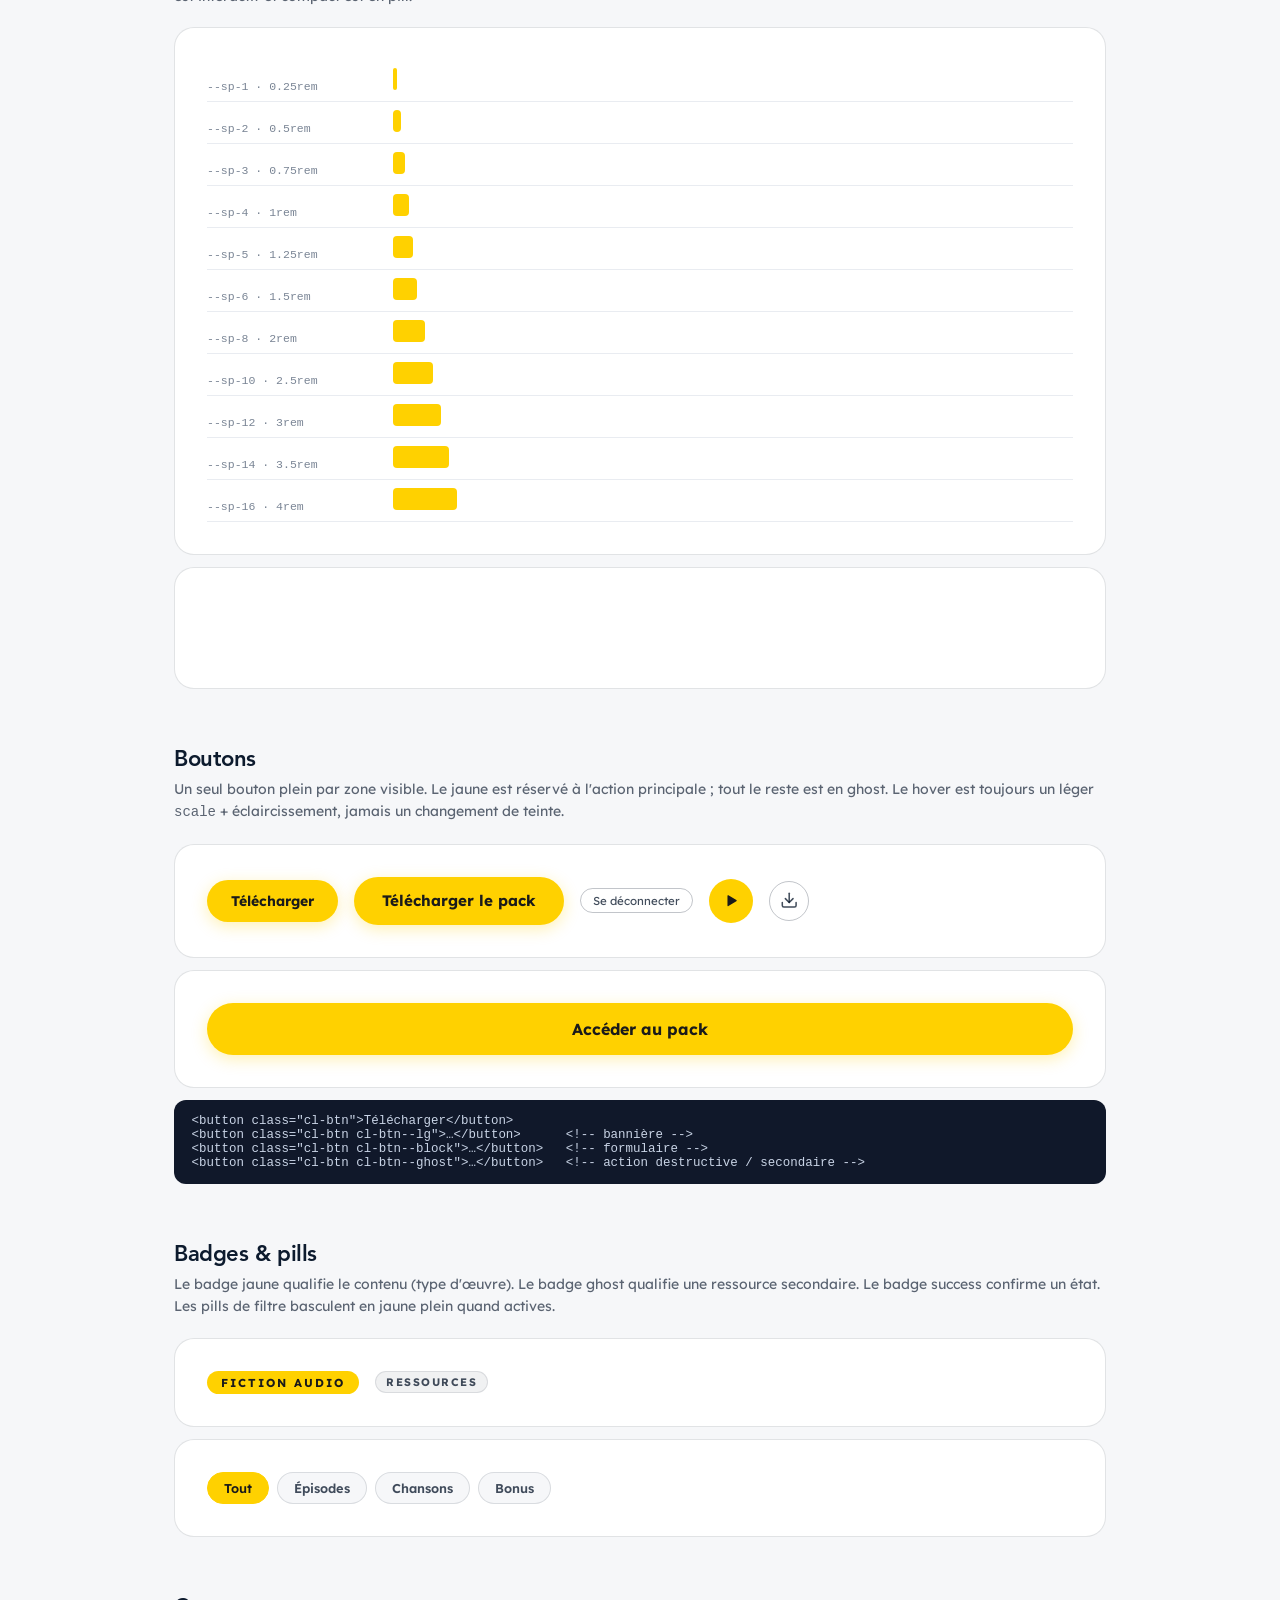
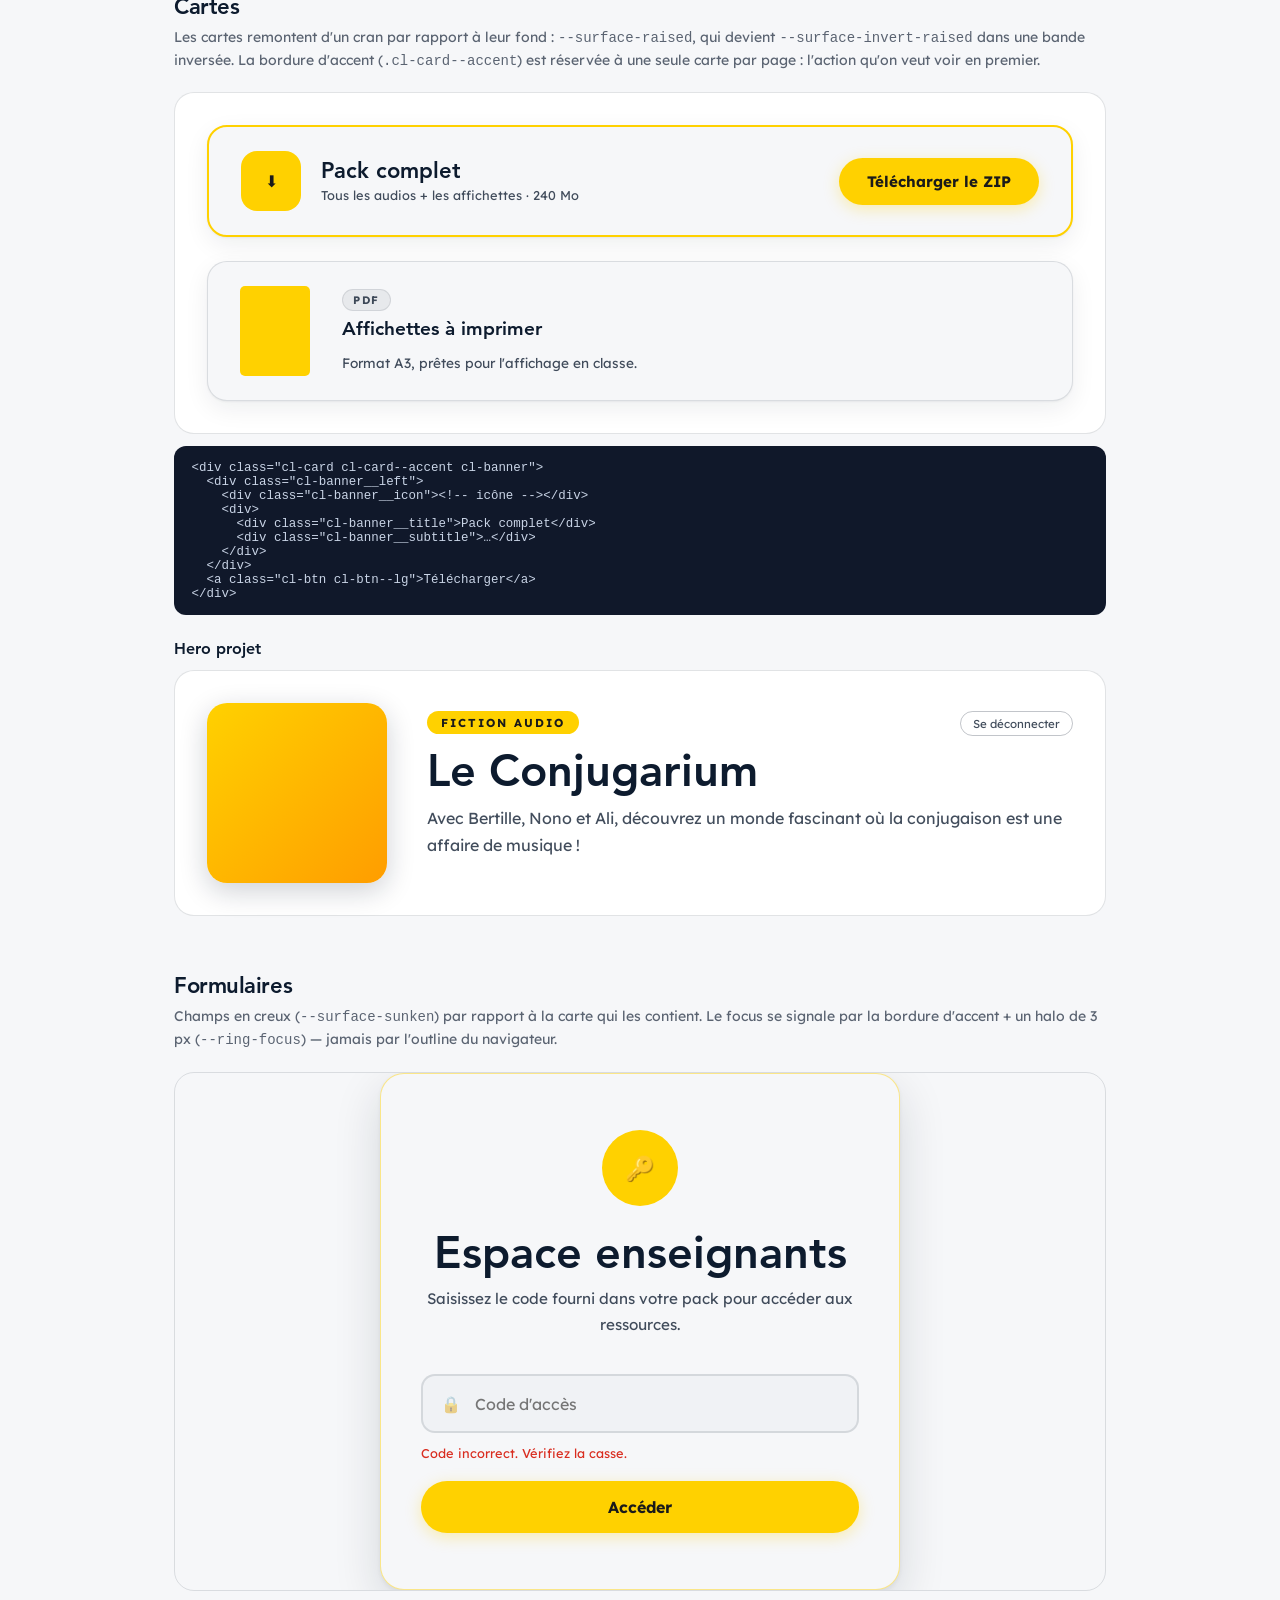
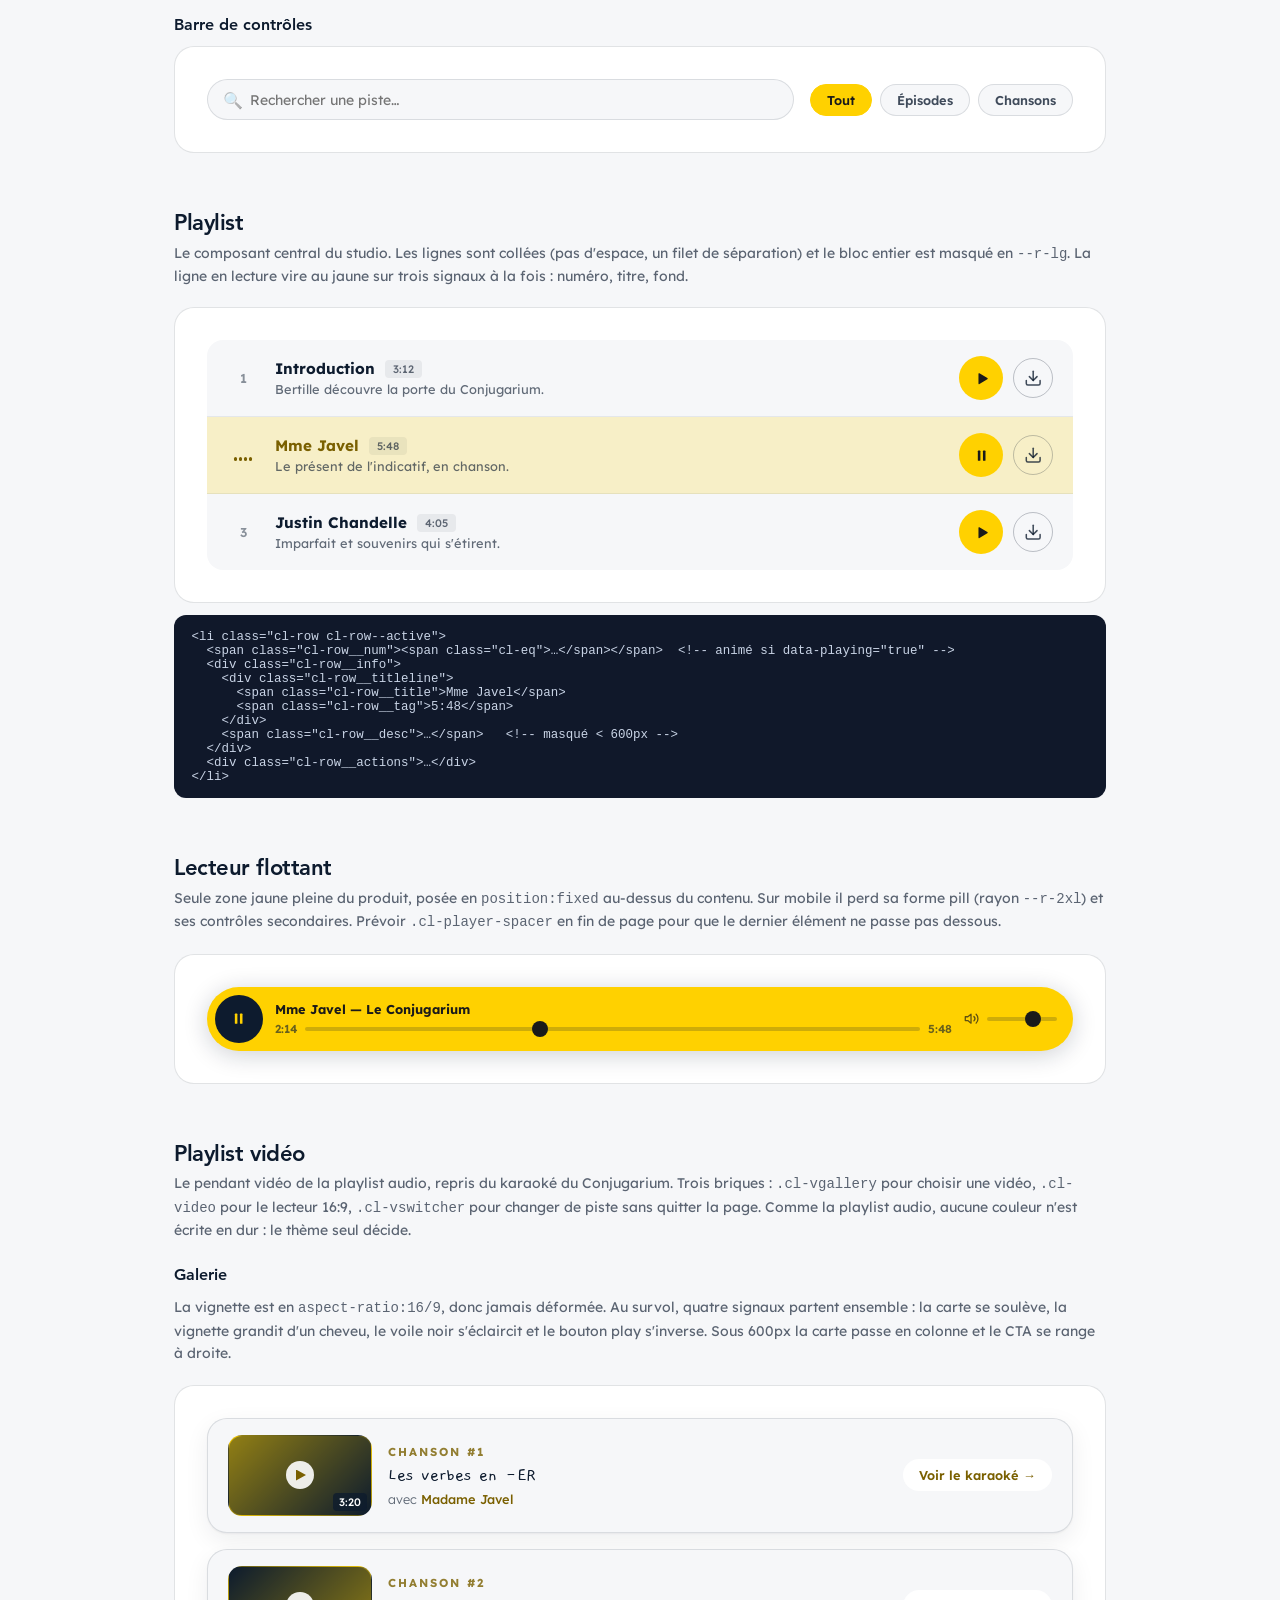
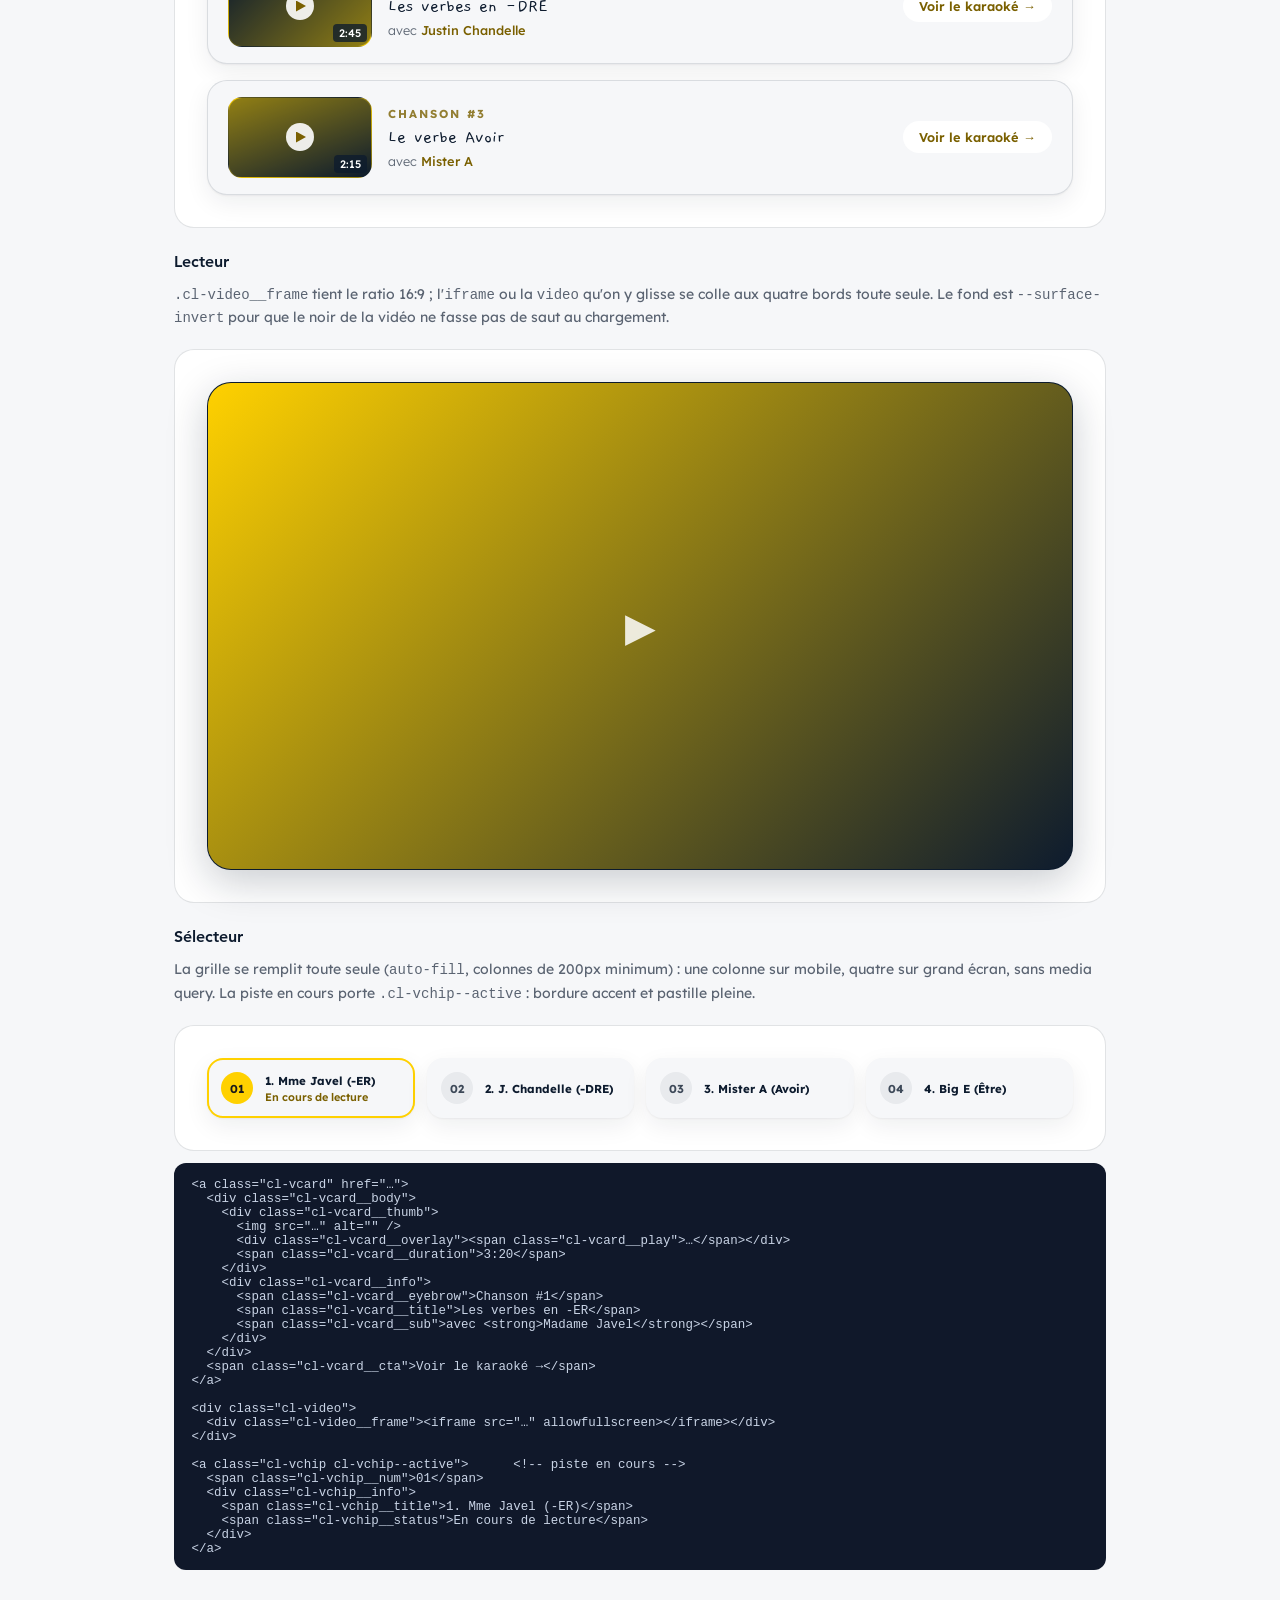
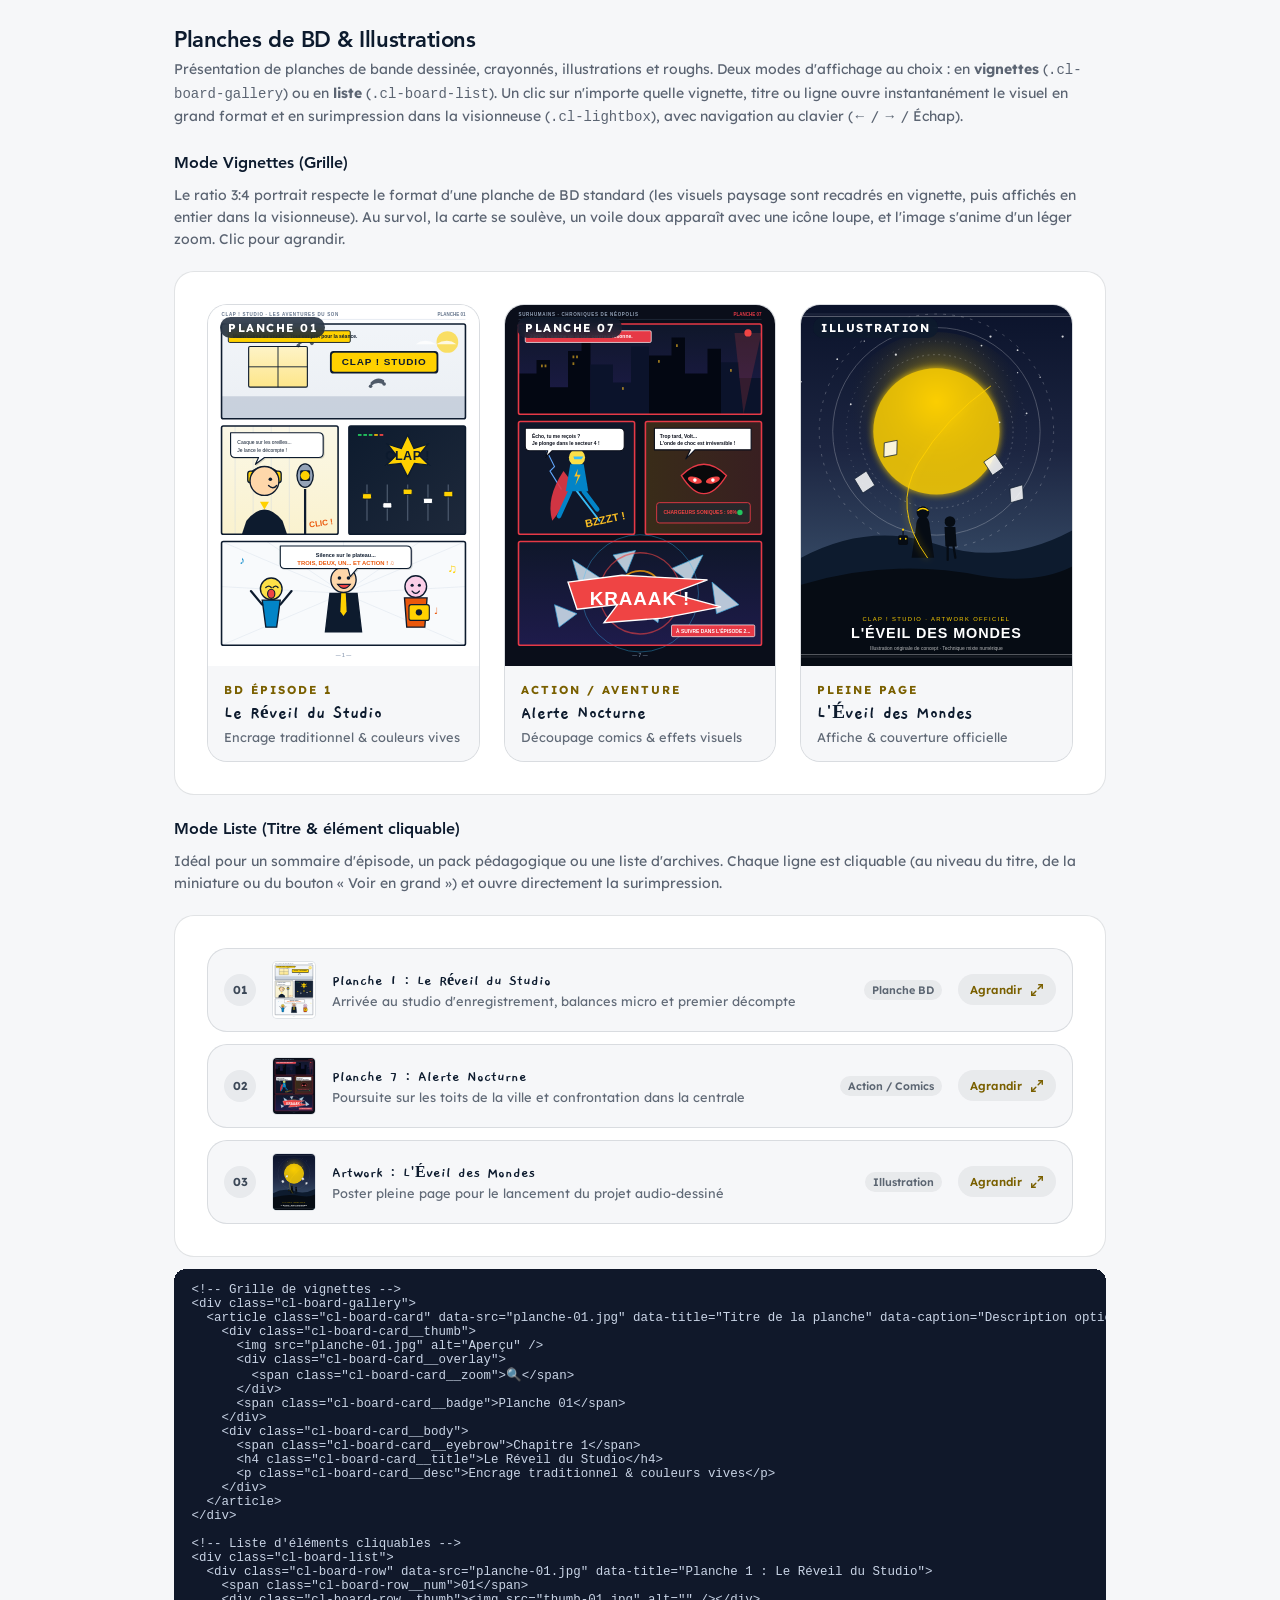
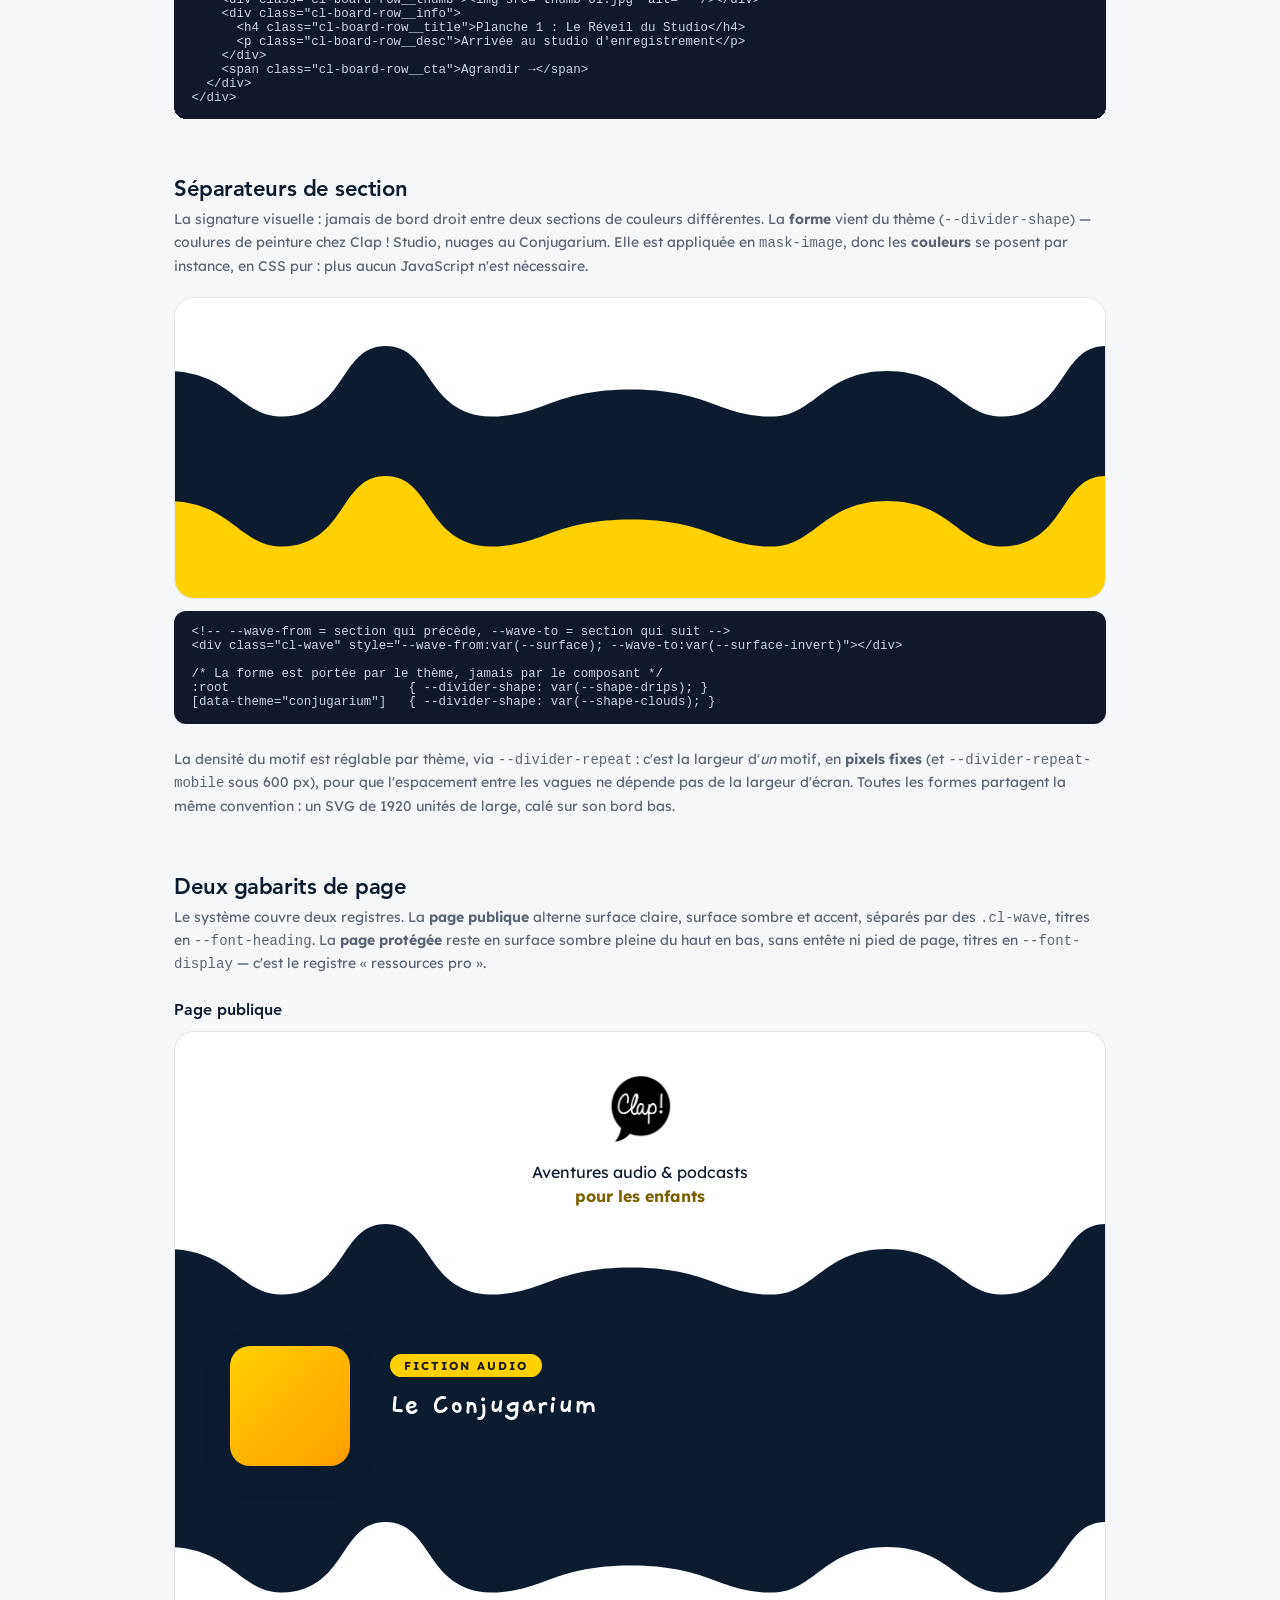
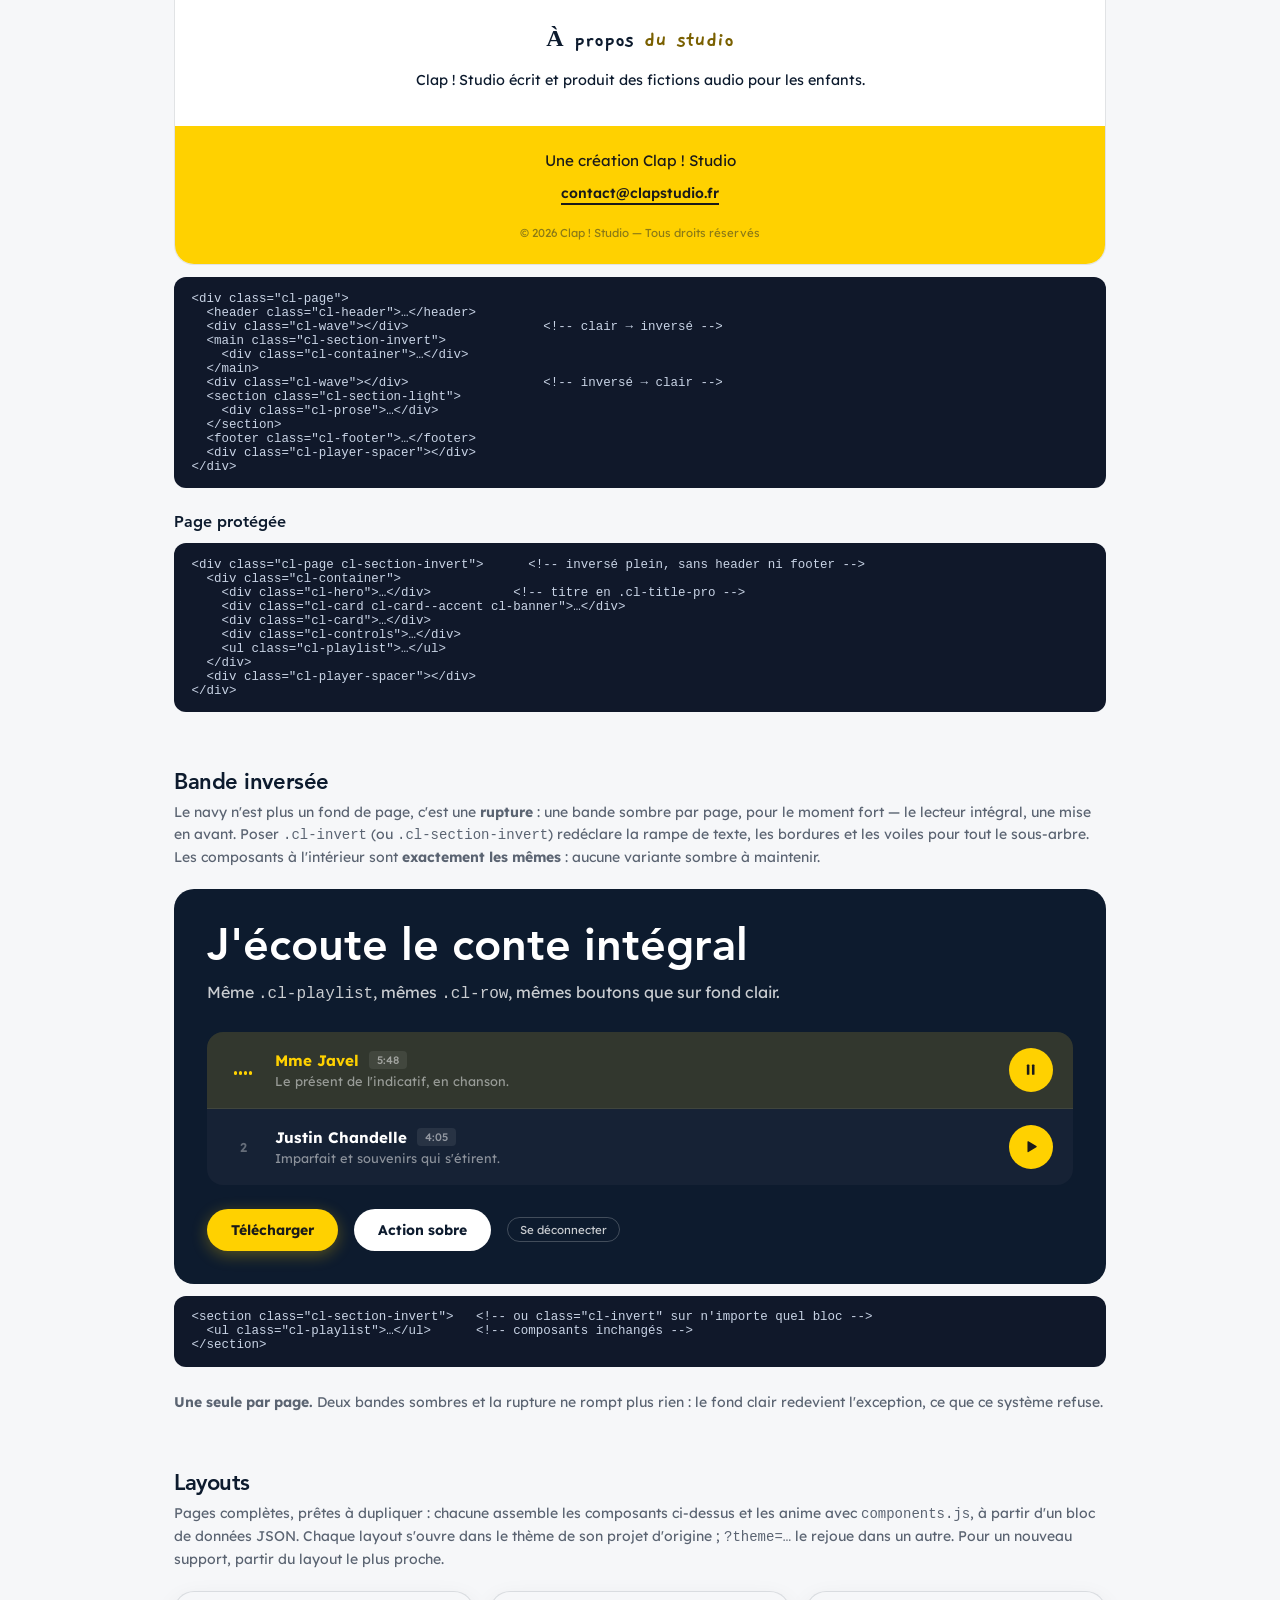
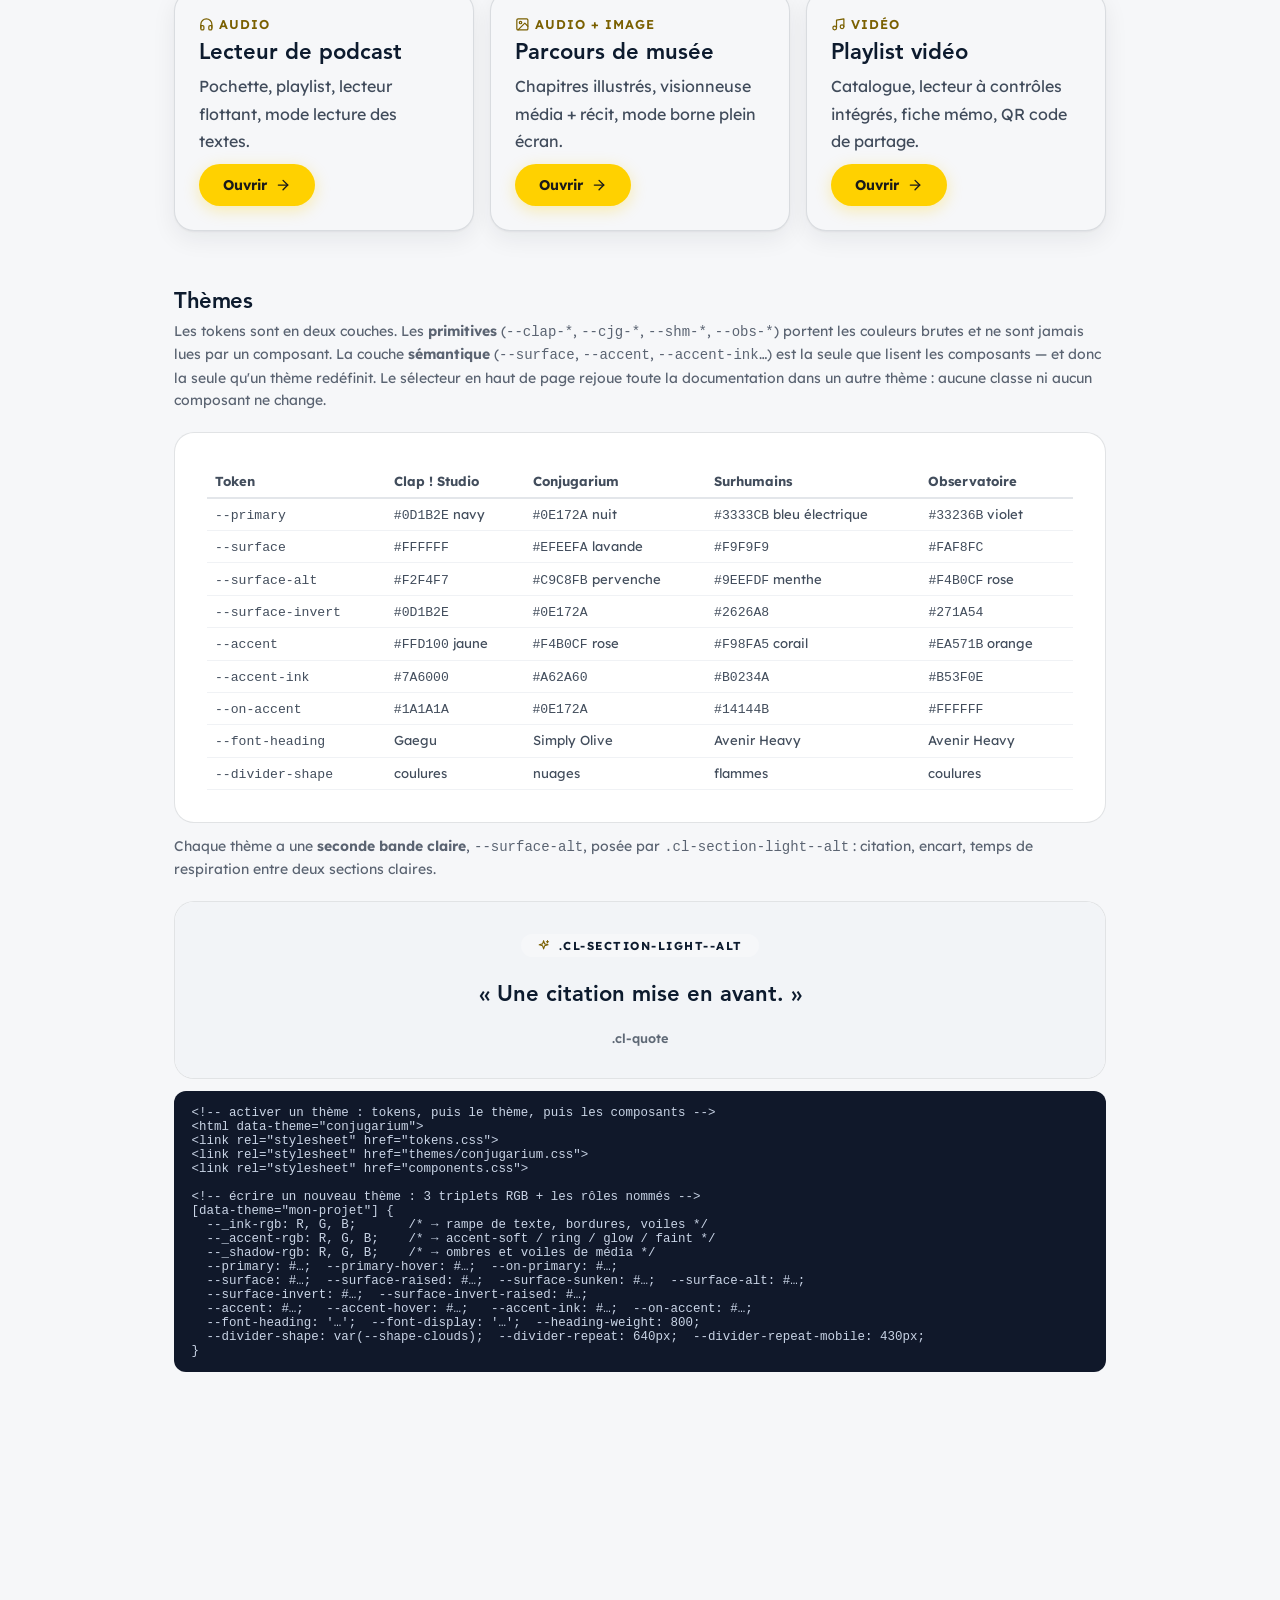
==== commit e5613aff: "refactor: styleguides alignés, chrome commun extrait - styleguide/styleguide.css et .js remplacent l" ====
--- a/index.html
+++ b/index.html
@@ -1,21 +1,9 @@
 <!doctype html>
-<html lang="fr">
+<html lang="fr" data-page="clap">
 <head>
 <meta charset="UTF-8" />
 <meta name="viewport" content="width=device-width, initial-scale=1.0" />
 <meta name="robots" content="noindex, nofollow" />
-<script>
-  // Le thème est décidé par l'URL, avant tout rendu :
-  //   /             → Clap ! Studio      /conjugarium → Conjugarium
-  (function () {
-    var slug = location.pathname.replace(/\/+$/, '').split('/').pop().toLowerCase();
-    // ?theme= sert de repli quand il n'y a pas de serveur (ouverture en file://)
-    var q = (location.search.match(/[?&]theme=([^&]+)/) || [])[1];
-    var theme = (q || slug) === 'conjugarium' ? 'conjugarium' : 'clap';
-    document.documentElement.dataset.theme = theme;
-    document.documentElement.dataset.page = theme;
-  })();
-</script>
 <title>Clap ! Studio — Design System</title>
 <meta name="description" content="Design system Clap ! Studio : couleurs, typographie et composants réutilisables pour les minisites et pages du studio." />
 <link rel="canonical" href="https://clap-design-system.web.app/clap" />
@@ -40,60 +28,7 @@
 <link href="https://fonts.googleapis.com/css2?family=Lexend:wght@400;500;600;700&family=Gaegu:wght@700&display=swap" rel="stylesheet" />
 <link rel="stylesheet" href="./tokens.css" />
 <link rel="stylesheet" href="./components.css" />
-<link rel="stylesheet" href="./themes/conjugarium.css" />
-<style>
-  /* Chrome de la page de styleguide — hors design system */
-  body { background: #f6f7f9; }
-  .sg-nav {
-    position: sticky; top: 0; z-index: 200;
-    background: #0D1B2E; color: #fff;
-    padding: 1rem 1.5rem;
-    display: flex; align-items: center; gap: 1rem; flex-wrap: wrap;
-  }
-  .sg-nav strong { font-family: 'Avenir Heavy','Lexend',sans-serif; letter-spacing: -0.02em; }
-  .sg-nav a { color: rgba(255,255,255,.7); text-decoration: none; font-size: .8rem; }
-  .sg-nav a:hover { color: #FFD100; }
-  .sg-wrap { max-width: 980px; margin: 0 auto; padding: 2.5rem 1.5rem 6rem; }
-  .sg-sec { margin-bottom: 3.5rem; }
-  .sg-sec > h2 {
-    font-family: 'Avenir Heavy','Lexend',sans-serif; font-size: 1.4rem; color: #0D1B2E;
-    letter-spacing: -0.02em; margin-bottom: .35rem;
-  }
-  .sg-sec > p.sg-note { font-size: .875rem; color: #5b6472; margin-bottom: 1.25rem; line-height: 1.6; }
-  .sg-demo {
-    background: var(--surface); border: 1px solid var(--border-subtle);
-    border-radius: 20px; padding: 2rem; margin-bottom: .75rem;
-  }
-  /* la bande sombre : .cl-invert pose ses propres tokens */
-  .sg-demo--invert { border-color: transparent; }
-  .sg-demo--light { background: var(--surface); border: 1px solid var(--border-subtle); }
-  .sg-demo--yellow { background: var(--accent); }
-  .sg-demo--flow { display: flex; flex-wrap: wrap; gap: 1rem; align-items: center; }
-  .sg-demo--pad0 { padding: 0; overflow: hidden; }
-  .sg-code {
-    font-family: ui-monospace, SFMono-Regular, Menlo, monospace;
-    font-size: .78rem; background: #10182a; color: #c9d4e6;
-    padding: .9rem 1.1rem; border-radius: 12px; overflow-x: auto;
-    white-space: pre; margin-bottom: 1.5rem;
-  }
-  .sg-swatches { display: grid; grid-template-columns: repeat(auto-fill, minmax(160px, 1fr)); gap: 1rem; }
-  .sg-swatch { border: 1px solid #e3e6ea; border-radius: 12px; overflow: hidden; background: #fff; }
-  .sg-swatch__chip { height: 72px; }
-  .sg-swatch__body { padding: .6rem .75rem; }
-  .sg-swatch__name { font-size: .78rem; font-weight: 600; color: #0D1B2E; }
-  .sg-swatch__val { font-size: .72rem; color: #7a8595; font-family: ui-monospace, monospace; }
-  .sg-scale-row { display: flex; align-items: baseline; gap: 1rem; padding: .5rem 0; border-bottom: 1px solid #e9ecf1; }
-  .sg-scale-row code { font-size: .72rem; color: #7a8595; width: 170px; flex-shrink: 0; font-family: ui-monospace, monospace; }
-  .sg-bar { height: 22px; background: var(--accent); border-radius: 4px; }
-  .sg-theme { margin-left: auto; display: flex; gap: .35rem; background: rgba(255,255,255,.08); padding: 3px; border-radius: 50px; }
-  .sg-theme__btn {
-    border: none; background: transparent; color: rgba(255,255,255,.65);
-    font: inherit; font-size: .75rem; padding: .3rem .8rem; border-radius: 50px;
-    cursor: pointer; text-decoration: none; display: inline-block;
-  }
-  .sg-nav .sg-theme__btn--on { background: #fff; color: #0D1B2E; font-weight: 600; }
-  @media (max-width: 600px) { .sg-demo { padding: 1.25rem; } .sg-theme { margin-left: 0; } }
-</style>
+<link rel="stylesheet" href="./styleguide/styleguide.css" />
 </head>
 <body>
 
@@ -111,8 +46,9 @@
   <a href="#video">Vidéo</a>
   <a href="#planches">Planches & BD</a>
   <a href="#wave">Séparateurs</a>
+  <a href="#pages">Pages</a>
   <a href="#invert">Inversé</a>
-  <a href="#pages">Pages</a>
+  <a href="#layouts">Layouts</a>
   <a href="#themes">Thèmes</a>
   <div class="sg-theme">
     <a class="sg-theme__btn" href="/clap" data-page-link="clap">Clap ! Studio</a>
@@ -174,8 +110,8 @@
     <button class="cl-btn">Télécharger</button>
     <button class="cl-btn cl-btn--lg">Télécharger le pack</button>
     <button class="cl-btn cl-btn--ghost">Se déconnecter</button>
-    <button class="cl-icon-btn" aria-label="Lecture">▶</button>
-    <a class="cl-icon-btn cl-icon-btn--outline" href="#" aria-label="Télécharger">↓</a>
+    <button class="cl-icon-btn" aria-label="Lecture"><svg class="cl-ico cl-ico--play" aria-hidden="true"><use href="#cl-i-play"/></svg><svg class="cl-ico cl-ico--pause" aria-hidden="true"><use href="#cl-i-pause"/></svg></button>
+    <a class="cl-icon-btn cl-icon-btn--outline" href="#" aria-label="Télécharger"><svg class="cl-ico" aria-hidden="true"><use href="#cl-i-download"/></svg></a>
   </div>
   <div class="sg-demo"><button class="cl-btn cl-btn--block">Accéder au pack</button></div>
   <div class="sg-code">&lt;button class="cl-btn"&gt;Télécharger&lt;/button&gt;
@@ -205,7 +141,7 @@
 <!-- ══════════ CARTES ══════════ -->
 <section class="sg-sec" id="cartes">
   <h2>Cartes</h2>
-  <p class="sg-note">Toutes les cartes sont posées sur le navy et remontent d'un cran en <code>--navy-light</code>. La bordure jaune (<code>--accent</code>) est réservée à une seule carte par page : l'action qu'on veut voir en premier.</p>
+  <p class="sg-note">Les cartes remontent d'un cran par rapport à leur fond : <code>--surface-raised</code>, qui devient <code>--surface-invert-raised</code> dans une bande inversée. La bordure d'accent (<code>.cl-card--accent</code>) est réservée à une seule carte par page : l'action qu'on veut voir en premier.</p>
 
   <div class="sg-demo">
     <div class="cl-card cl-card--accent cl-banner" style="margin-bottom:1.5rem">
@@ -239,7 +175,7 @@
   &lt;a class="cl-btn cl-btn--lg"&gt;Télécharger&lt;/a&gt;
 &lt;/div&gt;</div>
 
-  <h3 style="font-family:'Avenir Heavy','Lexend',sans-serif;font-size:1rem;color:#0D1B2E;margin-bottom:.75rem">Hero projet</h3>
+  <h3 class="sg-h3">Hero projet</h3>
   <div class="sg-demo">
     <div class="cl-hero" style="margin-bottom:0">
       <div class="cl-hero__cover" style="background:linear-gradient(135deg,var(--accent),#ff9d00)"></div>
@@ -258,7 +194,7 @@
 <!-- ══════════ FORMULAIRES ══════════ -->
 <section class="sg-sec" id="formulaires">
   <h2>Formulaires</h2>
-  <p class="sg-note">Champs toujours sur le navy le plus sombre, en creux par rapport à la carte qui les contient. Le focus se signale par la bordure jaune + un halo de 3px — jamais par l'outline du navigateur.</p>
+  <p class="sg-note">Champs en creux (<code>--surface-sunken</code>) par rapport à la carte qui les contient. Le focus se signale par la bordure d'accent + un halo de 3 px (<code>--ring-focus</code>) — jamais par l'outline du navigateur.</p>
   <div class="sg-demo sg-demo--pad0" style="background:transparent">
     <div class="cl-card cl-card--auth" style="margin:0 auto">
       <div style="width:76px;height:76px;margin:0 auto 1.5rem;border-radius:50%;background:var(--accent);color:var(--on-accent);display:flex;align-items:center;justify-content:center;box-shadow:var(--shadow-yellow-lg);font-size:1.5rem">🔑</div>
@@ -275,7 +211,7 @@
     </div>
   </div>
 
-  <h3 style="font-family:'Avenir Heavy','Lexend',sans-serif;font-size:1rem;color:#0D1B2E;margin:1.5rem 0 .75rem">Barre de contrôles</h3>
+  <h3 class="sg-h3">Barre de contrôles</h3>
   <div class="sg-demo">
     <div class="cl-controls" style="margin-bottom:0">
       <div class="cl-search">
@@ -307,12 +243,12 @@
           <span class="cl-row__desc">Bertille découvre la porte du Conjugarium.</span>
         </div>
         <div class="cl-row__actions">
-          <button class="cl-icon-btn" aria-label="Lecture">▶</button>
-          <a class="cl-icon-btn cl-icon-btn--outline" href="#" aria-label="Télécharger">↓</a>
+          <button class="cl-icon-btn" aria-label="Lecture"><svg class="cl-ico cl-ico--play" aria-hidden="true"><use href="#cl-i-play"/></svg><svg class="cl-ico cl-ico--pause" aria-hidden="true"><use href="#cl-i-pause"/></svg></button>
+          <a class="cl-icon-btn cl-icon-btn--outline" href="#" aria-label="Télécharger"><svg class="cl-ico" aria-hidden="true"><use href="#cl-i-download"/></svg></a>
         </div>
       </li>
-      <li class="cl-row cl-row--active">
-        <span class="cl-row__num cl-pulse">♫</span>
+      <li class="cl-row cl-row--active" data-playing="true">
+        <span class="cl-row__num"><span class="cl-eq" aria-hidden="true"><span></span><span></span><span></span><span></span></span></span>
         <div class="cl-row__info">
           <div class="cl-row__titleline">
             <span class="cl-row__title">Mme Javel</span>
@@ -321,8 +257,8 @@
           <span class="cl-row__desc">Le présent de l'indicatif, en chanson.</span>
         </div>
         <div class="cl-row__actions">
-          <button class="cl-icon-btn" aria-label="Pause">❚❚</button>
-          <a class="cl-icon-btn cl-icon-btn--outline" href="#" aria-label="Télécharger">↓</a>
+          <button class="cl-icon-btn" aria-label="Pause" data-playing="true"><svg class="cl-ico cl-ico--play" aria-hidden="true"><use href="#cl-i-play"/></svg><svg class="cl-ico cl-ico--pause" aria-hidden="true"><use href="#cl-i-pause"/></svg></button>
+          <a class="cl-icon-btn cl-icon-btn--outline" href="#" aria-label="Télécharger"><svg class="cl-ico" aria-hidden="true"><use href="#cl-i-download"/></svg></a>
         </div>
       </li>
       <li class="cl-row">
@@ -335,14 +271,14 @@
           <span class="cl-row__desc">Imparfait et souvenirs qui s'étirent.</span>
         </div>
         <div class="cl-row__actions">
-          <button class="cl-icon-btn" aria-label="Lecture">▶</button>
-          <a class="cl-icon-btn cl-icon-btn--outline" href="#" aria-label="Télécharger">↓</a>
+          <button class="cl-icon-btn" aria-label="Lecture"><svg class="cl-ico cl-ico--play" aria-hidden="true"><use href="#cl-i-play"/></svg><svg class="cl-ico cl-ico--pause" aria-hidden="true"><use href="#cl-i-pause"/></svg></button>
+          <a class="cl-icon-btn cl-icon-btn--outline" href="#" aria-label="Télécharger"><svg class="cl-ico" aria-hidden="true"><use href="#cl-i-download"/></svg></a>
         </div>
       </li>
     </ul>
   </div>
   <div class="sg-code">&lt;li class="cl-row cl-row--active"&gt;
-  &lt;span class="cl-row__num cl-pulse"&gt;&lt;!-- icône note --&gt;&lt;/span&gt;
+  &lt;span class="cl-row__num"&gt;&lt;span class="cl-eq"&gt;…&lt;/span&gt;&lt;/span&gt;  &lt;!-- animé si data-playing="true" --&gt;
   &lt;div class="cl-row__info"&gt;
     &lt;div class="cl-row__titleline"&gt;
       &lt;span class="cl-row__title"&gt;Mme Javel&lt;/span&gt;
@@ -361,7 +297,7 @@
   <div class="sg-demo sg-demo--light">
     <div class="cl-player" style="position:static;transform:none;width:100%">
       <div class="cl-player__inner">
-        <button class="cl-player__play" aria-label="Pause">❚❚</button>
+        <button class="cl-player__play" aria-label="Pause" data-playing="true"><svg class="cl-ico cl-ico--play" aria-hidden="true"><use href="#cl-i-play"/></svg><svg class="cl-ico cl-ico--pause" aria-hidden="true"><use href="#cl-i-pause"/></svg></button>
         <div class="cl-player__meta">
           <div class="cl-player__title">Mme Javel — Le Conjugarium</div>
           <div class="cl-player__progress">
@@ -371,7 +307,7 @@
           </div>
         </div>
         <div class="cl-player__side">
-          <button class="cl-player__iconbtn" aria-label="Volume">🔊</button>
+          <button class="cl-player__iconbtn" aria-label="Couper le son"><svg class="cl-ico" aria-hidden="true"><use href="#cl-i-volume"/></svg></button>
           <input class="cl-range cl-range--volume" type="range" value="70" aria-label="Volume" />
         </div>
       </div>
@@ -384,7 +320,7 @@
   <h2>Playlist vidéo</h2>
   <p class="sg-note">Le pendant vidéo de la playlist audio, repris du karaoké du Conjugarium. Trois briques : <code>.cl-vgallery</code> pour choisir une vidéo, <code>.cl-video</code> pour le lecteur 16:9, <code>.cl-vswitcher</code> pour changer de piste sans quitter la page. Comme la playlist audio, aucune couleur n'est écrite en dur : le thème seul décide.</p>
 
-  <h3 style="font-family:'Avenir Heavy','Lexend',sans-serif;font-size:1rem;color:#0D1B2E;margin-bottom:.75rem">Galerie</h3>
+  <h3 class="sg-h3">Galerie</h3>
   <p class="sg-note">La vignette est en <code>aspect-ratio:16/9</code>, donc jamais déformée. Au survol, quatre signaux partent ensemble : la carte se soulève, la vignette grandit d'un cheveu, le voile noir s'éclaircit et le bouton play s'inverse. Sous 600px la carte passe en colonne et le CTA se range à droite.</p>
   <div class="sg-demo">
     <div class="cl-vgallery">
@@ -433,7 +369,7 @@
     </div>
   </div>
 
-  <h3 style="font-family:'Avenir Heavy','Lexend',sans-serif;font-size:1rem;color:#0D1B2E;margin:1.5rem 0 .75rem">Lecteur</h3>
+  <h3 class="sg-h3">Lecteur</h3>
   <p class="sg-note"><code>.cl-video__frame</code> tient le ratio 16:9 ; l'<code>iframe</code> ou la <code>video</code> qu'on y glisse se colle aux quatre bords toute seule. Le fond est <code>--surface-invert</code> pour que le noir de la vidéo ne fasse pas de saut au chargement.</p>
   <div class="sg-demo sg-demo--light">
     <div class="cl-video">
@@ -443,7 +379,7 @@
     </div>
   </div>
 
-  <h3 style="font-family:'Avenir Heavy','Lexend',sans-serif;font-size:1rem;color:#0D1B2E;margin:1.5rem 0 .75rem">Sélecteur</h3>
+  <h3 class="sg-h3">Sélecteur</h3>
   <p class="sg-note">La grille se remplit toute seule (<code>auto-fill</code>, colonnes de 200px minimum) : une colonne sur mobile, quatre sur grand écran, sans media query. La piste en cours porte <code>.cl-vchip--active</code> : bordure accent et pastille pleine.</p>
   <div class="sg-demo">
     <div class="cl-vswitcher">
@@ -509,7 +445,7 @@
   <h2>Planches de BD &amp; Illustrations</h2>
   <p class="sg-note">Présentation de planches de bande dessinée, crayonnés, illustrations et roughs. Deux modes d'affichage au choix : en <strong>vignettes</strong> (<code>.cl-board-gallery</code>) ou en <strong>liste</strong> (<code>.cl-board-list</code>). Un clic sur n'importe quelle vignette, titre ou ligne ouvre instantanément le visuel en grand format et en surimpression dans la visionneuse (<code>.cl-lightbox</code>), avec navigation au clavier (&larr; / &rarr; / &Eacute;chap).</p>
 
-  <h3 style="font-family:'Avenir Heavy','Lexend',sans-serif;font-size:1rem;color:#0D1B2E;margin-bottom:.75rem">Mode Vignettes (Grille)</h3>
+  <h3 class="sg-h3">Mode Vignettes (Grille)</h3>
   <p class="sg-note">Le ratio 3:4 portrait respecte le format d'une planche de BD standard (les visuels paysage sont recadrés en vignette, puis affichés en entier dans la visionneuse). Au survol, la carte se soulève, un voile doux apparaît avec une icône loupe, et l'image s'anime d'un léger zoom. Clic pour agrandir.</p>
   <div class="sg-demo">
     <div class="cl-board-gallery">
@@ -569,7 +505,7 @@
     </div>
   </div>
 
-  <h3 style="font-family:'Avenir Heavy','Lexend',sans-serif;font-size:1rem;color:#0D1B2E;margin:1.5rem 0 .75rem">Mode Liste (Titre &amp; élément cliquable)</h3>
+  <h3 class="sg-h3">Mode Liste (Titre &amp; élément cliquable)</h3>
   <p class="sg-note">Idéal pour un sommaire d'épisode, un pack pédagogique ou une liste d'archives. Chaque ligne est cliquable (au niveau du titre, de la miniature ou du bouton &laquo; Voir en grand &raquo;) et ouvre directement la surimpression.</p>
   <div class="sg-demo">
     <div class="cl-board-list">
@@ -672,7 +608,7 @@
 /* La forme est portée par le thème, jamais par le composant */
 :root                        { --divider-shape: var(--shape-drips); }
 [data-theme="conjugarium"]   { --divider-shape: var(--shape-clouds); }</div>
-  <p class="sg-note">La densité du motif est réglable par thème, via <code>--divider-repeat</code> : c'est la largeur d'<em>un</em> motif, donc <code>50%</code> en donne deux sur la largeur. Les coulures gardent <code>50%</code> ; les nuages, plus larges par nature, passent à <code>70%</code> pour retrouver la densité du site d'origine. Les deux formes partagent la même convention : un SVG de 1920 unités de large, calé sur son bord bas.</p>
+  <p class="sg-note">La densité du motif est réglable par thème, via <code>--divider-repeat</code> : c'est la largeur d'<em>un</em> motif, en <strong>pixels fixes</strong> (et <code>--divider-repeat-mobile</code> sous 600 px), pour que l'espacement entre les vagues ne dépende pas de la largeur d'écran. Toutes les formes partagent la même convention : un SVG de 1920 unités de large, calé sur son bord bas.</p>
 </section>
 
 <!-- ══════════ PAGES ══════════ -->
@@ -680,7 +616,7 @@
   <h2>Deux gabarits de page</h2>
   <p class="sg-note">Le système couvre deux registres. La <strong>page publique</strong> alterne surface claire, surface sombre et accent, séparés par des <code>.cl-wave</code>, titres en <code>--font-heading</code>. La <strong>page protégée</strong> reste en surface sombre pleine du haut en bas, sans entête ni pied de page, titres en <code>--font-display</code> — c'est le registre « ressources pro ».</p>
 
-  <h3 style="font-family:'Avenir Heavy','Lexend',sans-serif;font-size:1rem;color:#0D1B2E;margin-bottom:.75rem">Page publique</h3>
+  <h3 class="sg-h3">Page publique</h3>
   <div class="sg-demo sg-demo--pad0 sg-demo--light">
     <header class="cl-header" style="padding-bottom:1rem;background:var(--surface)">
       <img src="./assets/clap-logo.png" alt="Clap !" width="72" height="72" />
@@ -713,11 +649,11 @@
   </div>
   <div class="sg-code">&lt;div class="cl-page"&gt;
   &lt;header class="cl-header"&gt;…&lt;/header&gt;
-  &lt;div class="cl-wave"&gt;&lt;/div&gt;                  &lt;!-- blanc → navy --&gt;
-  &lt;main class="cl-section-dark"&gt;
+  &lt;div class="cl-wave"&gt;&lt;/div&gt;                  &lt;!-- clair → inversé --&gt;
+  &lt;main class="cl-section-invert"&gt;
     &lt;div class="cl-container"&gt;…&lt;/div&gt;
   &lt;/main&gt;
-  &lt;div class="cl-wave"&gt;&lt;/div&gt;                  &lt;!-- navy → blanc --&gt;
+  &lt;div class="cl-wave"&gt;&lt;/div&gt;                  &lt;!-- inversé → clair --&gt;
   &lt;section class="cl-section-light"&gt;
     &lt;div class="cl-prose"&gt;…&lt;/div&gt;
   &lt;/section&gt;
@@ -725,8 +661,8 @@
   &lt;div class="cl-player-spacer"&gt;&lt;/div&gt;
 &lt;/div&gt;</div>
 
-  <h3 style="font-family:'Avenir Heavy','Lexend',sans-serif;font-size:1rem;color:#0D1B2E;margin-bottom:.75rem">Page protégée</h3>
-  <div class="sg-code">&lt;div class="cl-page cl-section-dark"&gt;      &lt;!-- navy plein, pas de header/footer --&gt;
+  <h3 class="sg-h3">Page protégée</h3>
+  <div class="sg-code">&lt;div class="cl-page cl-section-invert"&gt;      &lt;!-- inversé plein, sans header ni footer --&gt;
   &lt;div class="cl-container"&gt;
     &lt;div class="cl-hero"&gt;…&lt;/div&gt;           &lt;!-- titre en .cl-title-pro --&gt;
     &lt;div class="cl-card cl-card--accent cl-banner"&gt;…&lt;/div&gt;
@@ -747,13 +683,13 @@
     <h2 class="cl-title-pro" style="margin-bottom:.75rem">J'écoute le conte intégral</h2>
     <p class="cl-desc" style="margin-bottom:1.5rem">Même <code>.cl-playlist</code>, mêmes <code>.cl-row</code>, mêmes boutons que sur fond clair.</p>
     <ul class="cl-playlist" style="margin-bottom:1.5rem">
-      <li class="cl-row cl-row--active">
-        <span class="cl-row__num cl-pulse">♫</span>
+      <li class="cl-row cl-row--active" data-playing="true">
+        <span class="cl-row__num"><span class="cl-eq" aria-hidden="true"><span></span><span></span><span></span><span></span></span></span>
         <div class="cl-row__info">
           <div class="cl-row__titleline"><span class="cl-row__title">Mme Javel</span><span class="cl-row__tag">5:48</span></div>
           <span class="cl-row__desc">Le présent de l'indicatif, en chanson.</span>
         </div>
-        <div class="cl-row__actions"><button class="cl-icon-btn" aria-label="Pause">❚❚</button></div>
+        <div class="cl-row__actions"><button class="cl-icon-btn" aria-label="Pause" data-playing="true"><svg class="cl-ico cl-ico--play" aria-hidden="true"><use href="#cl-i-play"/></svg><svg class="cl-ico cl-ico--pause" aria-hidden="true"><use href="#cl-i-pause"/></svg></button></div>
       </li>
       <li class="cl-row">
         <span class="cl-row__num">2</span>
@@ -761,7 +697,7 @@
           <div class="cl-row__titleline"><span class="cl-row__title">Justin Chandelle</span><span class="cl-row__tag">4:05</span></div>
           <span class="cl-row__desc">Imparfait et souvenirs qui s'étirent.</span>
         </div>
-        <div class="cl-row__actions"><button class="cl-icon-btn" aria-label="Lecture">▶</button></div>
+        <div class="cl-row__actions"><button class="cl-icon-btn" aria-label="Lecture"><svg class="cl-ico cl-ico--play" aria-hidden="true"><use href="#cl-i-play"/></svg><svg class="cl-ico cl-ico--pause" aria-hidden="true"><use href="#cl-i-pause"/></svg></button></div>
       </li>
     </ul>
     <div style="display:flex;gap:1rem;flex-wrap:wrap;align-items:center">
@@ -776,115 +712,89 @@
   <p class="sg-note"><strong>Une seule par page.</strong> Deux bandes sombres et la rupture ne rompt plus rien : le fond clair redevient l'exception, ce que ce système refuse.</p>
 </section>
 
+<!-- ══════════ LAYOUTS ══════════ -->
+<section class="sg-sec" id="layouts">
+  <h2>Layouts</h2>
+  <p class="sg-note">Pages complètes, prêtes à dupliquer : chacune assemble les composants ci-dessus et les anime avec <code>components.js</code>, à partir d'un bloc de données JSON. Chaque layout s'ouvre dans le thème de son projet d'origine ; <code>?theme=…</code> le rejoue dans un autre. Pour un nouveau support, partir du layout le plus proche.</p>
+  <div class="sg-layouts">
+    <div class="cl-card">
+      <span class="cl-meta"><svg class="cl-ico" aria-hidden="true"><use href="#cl-i-headphones"/></svg> Audio</span>
+      <h3 class="cl-banner__title">Lecteur de podcast</h3>
+      <p class="cl-desc">Pochette, playlist, lecteur flottant, mode lecture des textes.</p>
+      <a class="cl-btn" href="./layouts/podcast.html?theme=clap">Ouvrir <svg class="cl-ico" aria-hidden="true"><use href="#cl-i-arrow-right"/></svg></a>
+    </div>
+    <div class="cl-card">
+      <span class="cl-meta"><svg class="cl-ico" aria-hidden="true"><use href="#cl-i-image"/></svg> Audio + image</span>
+      <h3 class="cl-banner__title">Parcours de musée</h3>
+      <p class="cl-desc">Chapitres illustrés, visionneuse média + récit, mode borne plein écran.</p>
+      <a class="cl-btn" href="./layouts/musee.html?theme=clap">Ouvrir <svg class="cl-ico" aria-hidden="true"><use href="#cl-i-arrow-right"/></svg></a>
+    </div>
+    <div class="cl-card">
+      <span class="cl-meta"><svg class="cl-ico" aria-hidden="true"><use href="#cl-i-music"/></svg> Vidéo</span>
+      <h3 class="cl-banner__title">Playlist vidéo</h3>
+      <p class="cl-desc">Catalogue, lecteur à contrôles intégrés, fiche mémo, QR code de partage.</p>
+      <a class="cl-btn" href="./layouts/video.html?theme=clap">Ouvrir <svg class="cl-ico" aria-hidden="true"><use href="#cl-i-arrow-right"/></svg></a>
+    </div>
+  </div>
+</section>
+
 <!-- ══════════ THÈMES ══════════ -->
 <section class="sg-sec" id="themes">
   <h2>Thèmes</h2>
-  <p class="sg-note">Les tokens sont en deux couches. Les <strong>primitives</strong> (<code>--clap-*</code>, <code>--cjg-*</code>) portent les couleurs brutes et ne sont jamais lues par un composant. La couche <strong>sémantique</strong> (<code>--surface</code>, <code>--accent</code>, <code>--ink</code>…) est la seule que lisent les composants — et donc la seule qu'un thème redéfinit. Basculer le sélecteur en haut de page rejoue toute la documentation dans l'autre thème : aucune classe ni aucun composant ne change.</p>
-
-  <div class="sg-demo sg-demo--light">
-    <table style="width:100%;border-collapse:collapse;font-size:.82rem">
-      <thead>
-        <tr style="text-align:left;border-bottom:2px solid #e3e6ea">
-          <th style="padding:.5rem .5rem .5rem 0">Token</th>
-          <th style="padding:.5rem">Clap ! Studio</th>
-          <th style="padding:.5rem">Conjugarium</th>
-        </tr>
-      </thead>
+  <p class="sg-note">Les tokens sont en deux couches. Les <strong>primitives</strong> (<code>--clap-*</code>, <code>--cjg-*</code>, <code>--shm-*</code>, <code>--obs-*</code>) portent les couleurs brutes et ne sont jamais lues par un composant. La couche <strong>sémantique</strong> (<code>--surface</code>, <code>--accent</code>, <code>--accent-ink</code>…) est la seule que lisent les composants — et donc la seule qu'un thème redéfinit. Le sélecteur en haut de page rejoue toute la documentation dans un autre thème : aucune classe ni aucun composant ne change.</p>
+
+  <div class="sg-demo sg-demo--light" style="overflow-x:auto">
+    <table class="sg-table">
+      <thead><tr><th>Token</th><th>Clap ! Studio</th><th>Conjugarium</th><th>Surhumains</th><th>Observatoire</th></tr></thead>
       <tbody>
-        <tr><td style="padding:.45rem .5rem .45rem 0"><code>--primary</code></td><td style="padding:.45rem"><code>#0D1B2E</code> navy</td><td style="padding:.45rem"><code>#0E172A</code> nuit</td></tr>
-        <tr><td style="padding:.45rem .5rem .45rem 0"><code>--surface</code></td><td style="padding:.45rem"><code>#FFFFFF</code> blanc</td><td style="padding:.45rem"><code>#EFEEFA</code> lavande</td></tr>
-        <tr><td style="padding:.45rem .5rem .45rem 0"><code>--surface-raised</code></td><td style="padding:.45rem"><code>#F6F7F9</code></td><td style="padding:.45rem"><code>#FFFFFF</code></td></tr>
-        <tr><td style="padding:.45rem .5rem .45rem 0"><code>--surface-invert</code></td><td style="padding:.45rem"><code>#0D1B2E</code></td><td style="padding:.45rem"><code>#0E172A</code></td></tr>
-        <tr><td style="padding:.45rem .5rem .45rem 0"><code>--accent</code></td><td style="padding:.45rem"><code>#FFD100</code> jaune</td><td style="padding:.45rem"><code>#F4B0CF</code> rose pochette</td></tr>
-        <tr><td style="padding:.45rem .5rem .45rem 0"><code>--on-accent</code></td><td style="padding:.45rem"><code>#1A1A1A</code></td><td style="padding:.45rem"><code>#0E172A</code></td></tr>
-        <tr><td style="padding:.45rem .5rem .45rem 0"><code>--font-heading</code></td><td style="padding:.45rem">Gaegu</td><td style="padding:.45rem">Simply Olive</td></tr>
-        <tr><td style="padding:.45rem .5rem .45rem 0"><code>--divider-shape</code></td><td style="padding:.45rem">coulures (×2)</td><td style="padding:.45rem">nuages (×1)</td></tr>
+        <tr><td><code>--primary</code></td><td><code>#0D1B2E</code> navy</td><td><code>#0E172A</code> nuit</td><td><code>#3333CB</code> bleu électrique</td><td><code>#33236B</code> violet</td></tr>
+        <tr><td><code>--surface</code></td><td><code>#FFFFFF</code></td><td><code>#EFEEFA</code> lavande</td><td><code>#F9F9F9</code></td><td><code>#FAF8FC</code></td></tr>
+        <tr><td><code>--surface-alt</code></td><td><code>#F2F4F7</code></td><td><code>#C9C8FB</code> pervenche</td><td><code>#9EEFDF</code> menthe</td><td><code>#F4B0CF</code> rose</td></tr>
+        <tr><td><code>--surface-invert</code></td><td><code>#0D1B2E</code></td><td><code>#0E172A</code></td><td><code>#2626A8</code></td><td><code>#271A54</code></td></tr>
+        <tr><td><code>--accent</code></td><td><code>#FFD100</code> jaune</td><td><code>#F4B0CF</code> rose</td><td><code>#F98FA5</code> corail</td><td><code>#EA571B</code> orange</td></tr>
+        <tr><td><code>--accent-ink</code></td><td><code>#7A6000</code></td><td><code>#A62A60</code></td><td><code>#B0234A</code></td><td><code>#B53F0E</code></td></tr>
+        <tr><td><code>--on-accent</code></td><td><code>#1A1A1A</code></td><td><code>#0E172A</code></td><td><code>#14144B</code></td><td><code>#FFFFFF</code></td></tr>
+        <tr><td><code>--font-heading</code></td><td>Gaegu</td><td>Simply Olive</td><td>Avenir Heavy</td><td>Avenir Heavy</td></tr>
+        <tr><td><code>--divider-shape</code></td><td>coulures</td><td>nuages</td><td>flammes</td><td>coulures</td></tr>
       </tbody>
     </table>
   </div>
 
-  <p class="sg-note">Le Conjugarium dispose d'un second fond clair, le bleu-lavande <code>#C9C8FB</code> du bandeau principal du site. Il n'a pas d'équivalent chez Clap ! Studio : il est donc exposé comme utilitaire, <code>.cjg-section-periwinkle</code>, plutôt que comme token.</p>
+  <p class="sg-note">Chaque thème a une <strong>seconde bande claire</strong>, <code>--surface-alt</code>, posée par <code>.cl-section-light--alt</code> : citation, encart, temps de respiration entre deux sections claires.</p>
   <div class="sg-demo sg-demo--pad0 sg-demo--light">
-    <div class="cjg-section-periwinkle" style="padding:2rem 1.5rem;text-align:center">
-      <span style="font-size:.72rem;font-weight:700;letter-spacing:1.5px;text-transform:uppercase;color:#0E172A;opacity:.6">.cjg-section-periwinkle</span>
-    </div>
-  </div>
-
-  <div class="sg-code">&lt;!-- a) bascule à chaud --&gt;
+    <div class="cl-section-light cl-section-light--alt" style="padding:2rem 1.5rem">
+      <figure class="cl-quote">
+        <span class="cl-quote__label"><svg class="cl-ico" aria-hidden="true"><use href="#cl-i-sparkles"/></svg> .cl-section-light--alt</span>
+        <blockquote class="cl-quote__text">« Une citation mise en avant. »</blockquote>
+        <figcaption class="cl-quote__source">.cl-quote</figcaption>
+      </figure>
+    </div>
+  </div>
+
+  <div class="sg-code">&lt;!-- activer un thème : tokens, puis le thème, puis les composants --&gt;
 &lt;html data-theme="conjugarium"&gt;
 &lt;link rel="stylesheet" href="tokens.css"&gt;
+&lt;link rel="stylesheet" href="themes/conjugarium.css"&gt;
 &lt;link rel="stylesheet" href="components.css"&gt;
-&lt;link rel="stylesheet" href="themes/conjugarium.css"&gt;
-
-&lt;!-- b) écrire un nouveau thème : déclarer 3 triplets RGB + les tokens nommés --&gt;
+
+&lt;!-- écrire un nouveau thème : 3 triplets RGB + les rôles nommés --&gt;
 [data-theme="mon-projet"] {
-  --_ink-rgb: R, G, B;       /* → text ramp, borders, chips */
-  --_accent-rgb: R, G, B;    /* → accent-soft/ring/glow/faint */
-  --_shadow-rgb: R, G, B;    /* → ombres (souvent = ink) */
-  --primary: #…;  --on-primary: #…;
-  --surface: #…;  --surface-raised: #…;  --surface-invert: #…;
-  --accent: #…;   --accent-hover: #…;    --accent-ink: #…;  --on-accent: #…;
-  --text-1: #…;   --text-2: …;  --text-3: …;  --text-4: …;
-  --font-heading: '…';  --divider-shape: var(--shape-clouds);  --divider-repeat: 100%;
+  --_ink-rgb: R, G, B;       /* → rampe de texte, bordures, voiles */
+  --_accent-rgb: R, G, B;    /* → accent-soft / ring / glow / faint */
+  --_shadow-rgb: R, G, B;    /* → ombres et voiles de média */
+  --primary: #…;  --primary-hover: #…;  --on-primary: #…;
+  --surface: #…;  --surface-raised: #…;  --surface-sunken: #…;  --surface-alt: #…;
+  --surface-invert: #…;  --surface-invert-raised: #…;
+  --accent: #…;   --accent-hover: #…;   --accent-ink: #…;  --on-accent: #…;
+  --font-heading: '…';  --font-display: '…';  --heading-weight: 800;
+  --divider-shape: var(--shape-clouds);  --divider-repeat: 640px;  --divider-repeat-mobile: 430px;
 }</div>
 </section>
 
 </div>
 
-<script>
-// ── Nuancier généré depuis les tokens ──
-const swatches = [
-  ['--primary', 'Principale'], ['--surface', 'Fond principal'],
-  ['--surface-raised', 'Surface remontée'], ['--surface-invert', 'Bande inversée'],
-  ['--accent', 'Accent'], ['--accent-hover', 'Accent survol'],
-  ['--accent-ink', 'Accent texte'], ['--on-accent', 'Sur accent'],
-  ['--danger', 'Erreur'], ['--success', 'Succès'],
-];
-function renderTokens() {
-const cs = getComputedStyle(document.documentElement);
-document.getElementById('sg-swatches').innerHTML = swatches.map(([v, name]) => `
-  <div class="sg-swatch">
-    <div class="sg-swatch__chip" style="background:var(${v});box-shadow:inset 0 0 0 1px rgba(0,0,0,.08)"></div>
-    <div class="sg-swatch__body">
-      <div class="sg-swatch__name">${name}</div>
-      <div class="sg-swatch__val">${v}<br>${cs.getPropertyValue(v).trim()}</div>
-    </div>
-  </div>`).join('');
-
-document.querySelectorAll('[data-font-of]').forEach(el => {
-  const probe = document.querySelector(el.dataset.fontOf);
-  if (probe) el.textContent = getComputedStyle(probe).fontFamily.split(',')[0].replace(/["']/g, '');
-});
-
-const steps = ['--sp-1','--sp-2','--sp-3','--sp-4','--sp-5','--sp-6','--sp-8','--sp-10','--sp-12','--sp-14','--sp-16'];
-document.getElementById('sg-scale').innerHTML = steps.map(v => `
-  <div class="sg-scale-row">
-    <code>${v} · ${cs.getPropertyValue(v).trim()}</code>
-    <div class="sg-bar" style="width:${cs.getPropertyValue(v).trim()}"></div>
-  </div>`).join('');
-}
-renderTokens();
-
-// ── Page courante ──
-(function () {
-  var page = document.documentElement.dataset.page;
-  var link = document.querySelector('[data-page-link="' + page + '"]');
-  if (link) link.classList.add('sg-theme__btn--on');
-  // sans serveur, les chemins absolus ne résolvent pas : pointer vers le fichier voisin
-  if (location.protocol === 'file:') {
-    var files = { clap: 'index.html', conjugarium: 'conjugarium.html', surhumains: 'surhumains.html', observatoire: 'observatoire.html' };
-    document.querySelectorAll('[data-page-link]').forEach(function (a) {
-      a.setAttribute('href', files[a.dataset.pageLink]);
-    });
-  }
-  if (page === 'conjugarium') {
-    document.title = 'Conjugarium — Design System';
-    document.querySelector('.sg-nav strong').textContent = 'Conjugarium Design System';
-  }
-})();
-
-</script>
 <script src="./components.js"></script>
+<script src="./styleguide/styleguide.js"></script>
 
 </body>
 </html>
--- a/tokens.css
+++ b/tokens.css
@@ -48,6 +48,7 @@
   --surface-sunken: #F0F2F5;            /* champs de saisie */
   --surface-invert: var(--clap-navy);   /* LA bande de rupture sombre */
   --surface-invert-raised: var(--clap-navy-light);
+  --surface-alt: #F2F4F7;               /* seconde bande claire (citation, encart) */
 
   /* ── Accent : tout ce qui est cliquable ou actif ── */
   --accent: var(--clap-yellow);
@@ -227,6 +228,7 @@
   /* ── Média : couleurs posées sur une image/vidéo, quel que soit le thème ── */
   --on-media: #FFFFFF;
   --on-media-soft: rgba(255, 255, 255, 0.9);
+  --on-media-track: rgba(255, 255, 255, 0.3);
 
   /* ── Tailles fixes ── */
   --num-size: 32px;          /* pastille numéro (rangées, chips) */
@@ -244,6 +246,7 @@
 
   /* ── Layout ── */
   --content-max: 820px;
+  --wide-max: 1100px;         /* pages vidéo, grilles de chapitres */
   --prose-max: 620px;
   --card-max: 520px;
   --player-max: 760px;
--- a/components.css
+++ b/components.css
@@ -17,6 +17,7 @@
 }
 
 button { font-family: var(--font-body); cursor: pointer; }
+[hidden] { display: none !important; }
 img { max-width: 100%; display: block; }
 
 /* ── Layout ── */
@@ -30,6 +31,8 @@
   padding: var(--sp-12) var(--sp-4) 0;
   flex: 1;
 }
+
+.cl-section--end { padding-bottom: var(--sp-12); }   /* dernière section avant une vague */
 
 .cl-section-invert,
 .cl-section-dark { padding: var(--sp-12) var(--sp-4); flex: 1; }  /* -dark : alias déprécié */
@@ -69,6 +72,7 @@
   position: relative;
   width: 100%;
   height: var(--wave-h);
+  margin-bottom: -1px;   /* recouvre le liseré d'arrondi avec la section suivante */
   z-index: var(--z-wave);
   background: var(--wave-from, transparent);
 }
@@ -322,6 +326,7 @@
 
 .cl-hero__badges { display: flex; align-items: center; gap: var(--sp-3); flex-wrap: wrap; }
 .cl-hero__badges .cl-btn--ghost { margin-left: auto; }
+.cl-hero__actions { display: flex; align-items: center; gap: var(--sp-3); flex-wrap: wrap; padding-top: var(--sp-2); }
 
 /* ── Champs de formulaire ── */
 .cl-form { display: flex; flex-direction: column; gap: var(--sp-5); }
@@ -525,13 +530,13 @@
 }
 .cl-range::-webkit-slider-thumb {
   -webkit-appearance: none;
-  width: 32px; height: 32px;
+  width: 16px; height: 16px;
   border-radius: var(--r-round);
   background: var(--on-accent);
   cursor: pointer;
 }
 .cl-range::-moz-range-thumb {
-  width: 32px; height: 32px;
+  width: 16px; height: 16px;
   border-radius: var(--r-round);
   background: var(--on-accent);
   border: none;
@@ -672,7 +677,7 @@
 
 /* Surtitre type "Chanson #1" */
 .cl-vcard__eyebrow {
-  font-family: var(--font-heading);
+  font-family: var(--font-body);
   font-size: var(--fs-xs);
   font-weight: 700;
   color: var(--accent-ink);
@@ -942,7 +947,7 @@
 }
 
 .cl-board-card__eyebrow {
-  font-family: var(--font-heading);
+  font-family: var(--font-body);
   font-size: var(--fs-xs);
   font-weight: 700;
   color: var(--accent-ink);
@@ -1123,6 +1128,7 @@
   opacity: 1;
   visibility: visible;
   pointer-events: auto;
+  transition: opacity var(--t-base), visibility 0s;
 }
 
 .cl-lightbox__backdrop {
@@ -1301,6 +1307,677 @@
   font-weight: 500;
 }
 
+/* ══════════════════════════════════════════════════════════════════════
+   MÉDIA — composants pilotés par components.js (ClapAudio, ClapVideo…)
+   ══════════════════════════════════════════════════════════════════════ */
+
+/* ── Utilitaires ── */
+.cl-sr-only {
+  position: absolute;
+  width: 1px; height: 1px;
+  padding: 0; margin: -1px;
+  overflow: hidden;
+  clip: rect(0, 0, 0, 0);
+  white-space: nowrap;
+  border: 0;
+}
+
+/* Icône SVG inline : prend la taille du texte, la couleur du parent */
+.cl-ico { width: 1.15em; height: 1.15em; flex-shrink: 0; display: inline-block; vertical-align: -0.2em; }
+
+/* Bascule lecture/pause : l'élément contient les deux états,
+   components.js pose data-playing="true" sur lui (ou un ancêtre). */
+.cl-ico--pause:not([data-playing="true"] *),
+.cl-when-playing:not([data-playing="true"] *),
+[data-playing="true"] .cl-ico--play,
+[data-playing="true"] .cl-when-paused { display: none; }
+
+/* Bascule d'un bouton à bascule (muet…) : suit aria-pressed. */
+[aria-pressed="true"] > .cl-when-unpressed,
+[aria-pressed]:not([aria-pressed="true"]) > .cl-when-pressed { display: none; }
+
+/* Pastille courte (tag, groupe, temps) */
+.cl-chip {
+  display: inline-flex;
+  align-items: center;
+  gap: var(--sp-1);
+  font-size: var(--fs-2xs);
+  font-weight: 600;
+  padding: 2px var(--sp-2);
+  border-radius: var(--r-pill);
+  background: var(--chip-bg);
+  color: var(--text-2);
+  white-space: nowrap;
+}
+.cl-chip--accent { background: var(--accent-soft); color: var(--accent-ink); }
+
+/* Désactivé : commun à tous les boutons du système */
+.cl-btn:disabled,
+.cl-icon-btn:disabled,
+.cl-player__iconbtn:disabled { opacity: 0.3; pointer-events: none; }
+
+/* ── Égaliseur : « en cours de lecture » ──
+   <span class="cl-eq"><span></span><span></span><span></span><span></span></span>
+   Immobile par défaut ; animé quand un ancêtre porte data-playing="true". */
+.cl-eq { display: inline-flex; align-items: flex-end; gap: 2px; height: 14px; flex-shrink: 0; }
+.cl-eq > span {
+  width: 3px;
+  height: 4px;
+  border-radius: 2px;
+  background: currentColor;
+}
+[data-playing="true"] .cl-eq > span { animation: cl-eq 0.9s ease-in-out infinite alternate; }
+.cl-eq > span:nth-child(2) { animation-delay: 0.2s; }
+.cl-eq > span:nth-child(3) { animation-delay: 0.4s; }
+.cl-eq > span:nth-child(4) { animation-delay: 0.1s; }
+@keyframes cl-eq { 0% { height: 3px; } 50% { height: 14px; } 100% { height: 6px; } }
+
+@media (prefers-reduced-motion: reduce) {
+  [data-playing="true"] .cl-eq > span,
+  .cl-pulse { animation: none; }
+  [data-playing="true"] .cl-eq > span { height: 10px; }
+}
+
+/* ── Compléments du lecteur flottant ── */
+.cl-player__titleline { display: flex; align-items: center; gap: var(--sp-2); min-width: 0; color: var(--on-accent); }
+.cl-player__link {
+  display: inline-flex;
+  align-items: center;
+  gap: var(--sp-1);
+  margin-left: auto;
+  flex-shrink: 0;
+  background: none;
+  border: none;
+  color: var(--on-accent);
+  font-size: var(--fs-2xs);
+  font-weight: 700;
+  opacity: 0.75;
+}
+.cl-player__link:hover { opacity: 1; text-decoration: underline; }
+.cl-player__sep { width: 1px; align-self: stretch; margin: var(--sp-1) var(--sp-1); background: var(--on-accent-track); }
+
+/* Vignette dans une rangée de playlist */
+.cl-row__thumb {
+  width: var(--icon-btn);
+  height: var(--icon-btn);
+  border-radius: var(--r-sm);
+  object-fit: cover;
+  flex-shrink: 0;
+  background: var(--surface-sunken);
+}
+.cl-row[data-cl-track] { cursor: pointer; }
+
+/* ── Fond de section alternatif (le thème le colore) ── */
+.cl-section-light--alt { background: var(--surface-alt); }
+
+/* ── Citation mise en avant ── */
+.cl-quote {
+  max-width: var(--prose-max);
+  margin: 0 auto;
+  display: flex;
+  flex-direction: column;
+  align-items: center;
+  gap: var(--sp-5);
+  text-align: center;
+  color: var(--text-1);
+}
+.cl-quote__label {
+  display: inline-flex;
+  align-items: center;
+  gap: var(--sp-2);
+  padding: var(--sp-1) var(--sp-4);
+  border-radius: var(--r-pill);
+  background: var(--surface-raised);
+  font-size: var(--fs-xs);
+  font-weight: 700;
+  letter-spacing: var(--ls-chip);
+  text-transform: uppercase;
+}
+.cl-quote__label .cl-ico { color: var(--accent-ink); }
+.cl-quote__text {
+  font-family: var(--font-display);
+  font-weight: var(--heading-weight);
+  font-size: var(--fs-xl);
+  line-height: var(--lh-normal);
+}
+.cl-quote__source { font-size: var(--fs-sm); font-weight: 600; color: var(--text-3); }
+
+/* ── Barre supérieure (pages d'application : retour, marque) ── */
+.cl-topbar {
+  position: sticky;
+  top: 0;
+  z-index: var(--z-player);
+  background: var(--surface);
+  border-bottom: 1px solid var(--border-hairline);
+}
+.cl-topbar__inner {
+  max-width: var(--wide-max);
+  margin: 0 auto;
+  padding: var(--sp-3) var(--sp-4);
+  display: flex;
+  align-items: center;
+  justify-content: space-between;
+  gap: var(--sp-4);
+}
+.cl-topbar__brand {
+  display: flex;
+  align-items: center;
+  gap: var(--sp-3);
+  color: var(--text-1);
+  text-decoration: none;
+  font-family: var(--font-heading);
+  font-size: var(--fs-lg);
+  line-height: 1;
+}
+.cl-topbar__brand img { width: 36px; height: 36px; }
+
+/* Bouton pilule clair (retour, raccourci) */
+.cl-btn--soft {
+  background: var(--surface-raised);
+  color: var(--text-1);
+  border: 1px solid var(--border-subtle);
+  box-shadow: none;
+}
+.cl-btn--soft:hover { background: var(--surface-raised); border-color: var(--accent); transform: scale(1.03); }
+
+/* Conteneur large (pages vidéo, grilles) */
+.cl-container--wide { max-width: var(--wide-max); }
+
+/* ── Fil d'Ariane ── */
+.cl-breadcrumb { display: flex; align-items: center; gap: var(--sp-2); flex-wrap: wrap; font-size: var(--fs-xs); color: var(--text-3); }
+.cl-breadcrumb a { color: inherit; text-decoration: none; }
+.cl-breadcrumb a:hover { color: var(--accent-ink); text-decoration: underline; }
+.cl-breadcrumb [aria-current] { color: var(--text-1); font-weight: 600; }
+
+/* ── En-tête de page média (surtitre, titre, ligne d'info) ── */
+.cl-pagehead { display: flex; flex-direction: column; gap: var(--sp-3); margin-bottom: var(--sp-6); }
+.cl-pagehead__row { display: flex; align-items: center; justify-content: space-between; gap: var(--sp-4); flex-wrap: wrap; }
+.cl-pagehead__sub { font-size: var(--fs-md); color: var(--text-2); display: flex; align-items: center; gap: var(--sp-2); flex-wrap: wrap; }
+.cl-pagehead__sub strong { color: var(--text-1); font-weight: 600; }
+
+/* ── Grille de chapitres (parcours, exposition) ── */
+.cl-chapters {
+  display: grid;
+  grid-template-columns: repeat(auto-fill, minmax(240px, 1fr));
+  gap: var(--sp-5);
+  margin-bottom: var(--sp-10);
+}
+
+.cl-chapter {
+  position: relative;
+  display: flex;
+  flex-direction: column;
+  background: var(--surface-raised);
+  border: 1px solid var(--border-subtle);
+  border-radius: var(--r-xl);
+  overflow: hidden;
+  box-shadow: var(--shadow-card);
+  color: inherit;
+  cursor: pointer;
+  transition: transform var(--t-fast), border-color var(--t-base), box-shadow var(--t-fast);
+}
+.cl-chapter:hover { transform: scale(1.02); border-color: var(--accent); }
+.cl-chapter:focus-visible { outline: none; box-shadow: var(--ring-focus); }
+.cl-chapter--active { border: 2px solid var(--accent); box-shadow: var(--shadow-accent); }
+
+.cl-chapter__thumb {
+  position: relative;
+  aspect-ratio: 16 / 10;
+  overflow: hidden;
+  background: var(--surface-sunken);
+}
+.cl-chapter__thumb img { width: 100%; height: 100%; object-fit: cover; transition: transform var(--t-base); }
+.cl-chapter:hover .cl-chapter__thumb img { transform: scale(1.04); }
+
+.cl-chapter__num {
+  position: absolute;
+  top: var(--sp-3);
+  left: var(--sp-3);
+  display: inline-flex;
+  align-items: center;
+  gap: var(--sp-1);
+  padding: 3px var(--sp-3);
+  border-radius: var(--r-pill);
+  background: var(--accent);
+  color: var(--on-accent);
+  font-size: var(--fs-xs);
+  font-weight: 700;
+  box-shadow: var(--shadow-float);
+}
+
+.cl-chapter__play {
+  position: absolute;
+  top: var(--sp-3);
+  right: var(--sp-3);
+  z-index: 1;
+  width: var(--icon-btn);
+  height: var(--icon-btn);
+  border-radius: var(--r-round);
+  background: var(--primary);
+  color: var(--on-primary);
+  display: flex;
+  align-items: center;
+  justify-content: center;
+  box-shadow: var(--shadow-float);
+  transition: transform var(--t-fast), background var(--t-fast);
+}
+.cl-chapter__play:hover,
+.cl-chapter--active .cl-chapter__play { transform: scale(1.1); background: var(--accent); color: var(--on-accent); }
+
+.cl-chapter__body { padding: var(--sp-4) var(--sp-5); display: flex; flex-direction: column; gap: var(--sp-2); flex: 1; }
+.cl-chapter__title {
+  font-family: var(--font-display);
+  font-weight: var(--heading-weight);
+  font-size: var(--fs-lg);
+  line-height: var(--lh-tight);
+  color: var(--text-1);
+}
+.cl-chapter--active .cl-chapter__title { color: var(--accent-ink); }
+.cl-chapter__desc {
+  font-size: var(--fs-sm);
+  color: var(--text-3);
+  line-height: var(--lh-normal);
+  display: -webkit-box;
+  -webkit-line-clamp: 2;
+  -webkit-box-orient: vertical;
+  overflow: hidden;
+}
+
+/* ── Modale générique ──
+   <div class="cl-modal" id="x" aria-hidden="true">
+     <div class="cl-modal__backdrop" data-cl-modal-close></div>
+     <div class="cl-modal__dialog" role="dialog" aria-modal="true" aria-labelledby="…">
+       <header class="cl-modal__header">…<button class="cl-modal__close" data-cl-modal-close></button></header>
+       <div class="cl-modal__body">…</div>
+       <footer class="cl-modal__footer">…</footer>
+     </div>
+   </div> */
+body.cl-modal-open { overflow: hidden; }
+
+.cl-modal {
+  position: fixed;
+  inset: 0;
+  z-index: var(--z-modal);
+  display: flex;
+  align-items: center;
+  justify-content: center;
+  padding: var(--sp-4);
+  opacity: 0;
+  visibility: hidden;
+  pointer-events: none;
+  transition: opacity var(--t-base), visibility var(--t-base);
+}
+.cl-modal--open { opacity: 1; visibility: visible; pointer-events: auto; transition: opacity var(--t-base), visibility 0s; }  /* visible tout de suite : le focus peut y entrer */
+
+.cl-modal__backdrop {
+  position: absolute;
+  inset: 0;
+  background: var(--scrim-strong);
+  backdrop-filter: blur(8px);
+  -webkit-backdrop-filter: blur(8px);
+}
+
+.cl-modal__dialog {
+  position: relative;
+  width: 100%;
+  max-width: 680px;
+  max-height: 90vh;
+  display: flex;
+  flex-direction: column;
+  background: var(--surface-raised);
+  color: var(--text-1);
+  border: 1px solid var(--border-subtle);
+  border-radius: var(--r-2xl);
+  box-shadow: var(--shadow-modal);
+  overflow: hidden;
+  transform: scale(0.96) translateY(8px);
+  transition: transform var(--t-base);
+}
+.cl-modal--open .cl-modal__dialog { transform: none; }
+.cl-modal__dialog--accent { border: 2px solid var(--accent); }
+.cl-modal__dialog--wide { max-width: 1040px; height: min(88vh, 760px); }
+
+.cl-modal__header,
+.cl-modal__footer {
+  display: flex;
+  align-items: center;
+  justify-content: space-between;
+  gap: var(--sp-3);
+  flex-wrap: wrap;
+  padding: var(--sp-4) var(--sp-6);
+  flex-shrink: 0;
+}
+.cl-modal__header { border-bottom: 1px solid var(--border-hairline); }
+.cl-modal__footer { border-top: 1px solid var(--border-hairline); }
+.cl-modal__heading { display: flex; align-items: center; gap: var(--sp-2); flex-wrap: wrap; min-width: 0; }
+
+.cl-modal__close {
+  width: 36px;
+  height: 36px;
+  border-radius: var(--r-round);
+  border: none;
+  background: var(--chip-bg);
+  color: var(--text-1);
+  display: flex;
+  align-items: center;
+  justify-content: center;
+  flex-shrink: 0;
+  transition: background var(--t-fast), color var(--t-fast), transform var(--t-fast);
+}
+.cl-modal__close:hover { background: var(--accent); color: var(--on-accent); transform: rotate(90deg); }
+
+.cl-modal__body { flex: 1; min-height: 0; overflow-y: auto; padding: var(--sp-6); overscroll-behavior: contain; }
+.cl-modal__title { font-family: var(--font-heading); font-size: var(--fs-title-section); color: var(--text-1); line-height: var(--heading-lh); margin-bottom: var(--sp-5); }
+.cl-modal__nav { display: flex; gap: var(--sp-2); }
+
+/* ── Visionneuse de chapitre (média + récit, dans une .cl-modal) ── */
+.cl-viewer__split {
+  display: grid;
+  grid-template-columns: minmax(0, 1.15fr) minmax(0, 1fr);
+  flex: 1;
+  min-height: 0;
+}
+
+.cl-viewer__stage {
+  position: relative;
+  display: flex;
+  align-items: center;
+  justify-content: center;
+  min-height: 280px;
+  background: var(--surface-invert);
+  overflow: hidden;
+  touch-action: pan-y;
+}
+.cl-viewer__media { width: 100%; height: 100%; object-fit: contain; }
+
+/* Flèche ronde posée sur un média (viewer, lecteur vidéo) */
+.cl-media-nav {
+  position: absolute;
+  top: 50%;
+  transform: translateY(-50%);
+  width: var(--icon-btn);
+  height: var(--icon-btn);
+  border-radius: var(--r-round);
+  border: none;
+  background: var(--scrim-chip);
+  color: var(--on-media);
+  display: flex;
+  align-items: center;
+  justify-content: center;
+  box-shadow: var(--shadow-float);
+  transition: transform var(--t-fast), background var(--t-fast), color var(--t-fast);
+}
+.cl-media-nav:hover { background: var(--accent); color: var(--on-accent); transform: translateY(-50%) scale(1.1); }
+.cl-media-nav--prev { left: var(--sp-3); }
+.cl-media-nav--next { right: var(--sp-3); }
+.cl-media-nav:disabled { opacity: 0; pointer-events: none; }
+
+.cl-viewer__story {
+  display: flex;
+  flex-direction: column;
+  gap: var(--sp-3);
+  padding: var(--sp-6);
+  overflow-y: auto;
+  overscroll-behavior: contain;
+  min-height: 0;
+}
+.cl-viewer__head { display: flex; flex-direction: column; gap: var(--sp-1); padding-bottom: var(--sp-3); border-bottom: 1px solid var(--border-hairline); }
+.cl-viewer__title { font-family: var(--font-heading); font-size: var(--fs-title-section); line-height: var(--heading-lh); color: var(--text-1); }
+.cl-viewer__subtitle { font-size: var(--fs-md); font-weight: 500; line-height: var(--lh-normal); color: var(--accent-ink); }
+.cl-viewer__text { font-size: var(--fs-base); line-height: var(--lh-relaxed); color: var(--text-1); }
+.cl-viewer__text p + p { margin-top: 0.9em; }
+.cl-viewer__hint { font-size: var(--fs-xs); color: var(--text-3); }
+
+/* ── Pagination en points ── */
+.cl-stepper { display: flex; justify-content: center; gap: var(--sp-2); flex-wrap: wrap; width: 100%; }
+.cl-stepper__dot {
+  width: 10px;
+  height: 10px;
+  padding: 0;
+  border: none;
+  border-radius: var(--r-pill);
+  background: var(--border-strong);
+  transition: width var(--t-fast), background var(--t-fast);
+}
+.cl-stepper__dot:hover { background: var(--accent-faint); }
+.cl-stepper__dot--active { width: 28px; background: var(--accent-ink); }
+
+/* ── Mode borne (plein écran) ── */
+body.cl-kiosk { user-select: none; -webkit-user-select: none; }
+
+/* ── Lecteur vidéo à contrôles intégrés ──
+   S'ajoute à .cl-video : <div class="cl-video cl-vplayer" data-cl-vplayer>. */
+.cl-vplayer { position: relative; }
+.cl-vplayer .cl-video__frame { background: var(--surface-invert); }
+.cl-vplayer video { object-fit: contain; cursor: pointer; }
+
+.cl-vplayer__big {
+  position: absolute;
+  inset: 0;
+  margin: auto;
+  width: 72px;
+  height: 72px;
+  border-radius: var(--r-round);
+  border: none;
+  background: var(--accent);
+  color: var(--on-accent);
+  display: flex;
+  align-items: center;
+  justify-content: center;
+  box-shadow: var(--shadow-float);
+  transition: transform var(--t-fast), opacity var(--t-base);
+  z-index: 2;
+}
+.cl-vplayer__big:hover { transform: scale(1.08); }
+.cl-vplayer__big .cl-ico { width: 28px; height: 28px; }
+.cl-vplayer[data-playing="true"] .cl-vplayer__big { opacity: 0; pointer-events: none; }
+
+.cl-vplayer__bar {
+  position: absolute;
+  left: 0;
+  right: 0;
+  bottom: 0;
+  z-index: 3;
+  display: flex;
+  align-items: center;
+  gap: var(--sp-3);
+  padding: var(--sp-8) var(--sp-4) var(--sp-3);
+  background: linear-gradient(to top, var(--scrim-strong), transparent);
+  color: var(--on-media);
+  transition: opacity var(--t-base);
+}
+.cl-vplayer--idle .cl-vplayer__bar { opacity: 0; pointer-events: none; }
+.cl-vplayer--idle { cursor: none; }
+
+.cl-vplayer__btn {
+  display: flex;
+  align-items: center;
+  justify-content: center;
+  min-width: 32px;
+  height: 32px;
+  padding: 0 var(--sp-1);
+  border: none;
+  border-radius: var(--r-sm);
+  background: none;
+  color: var(--on-media);
+  font-size: var(--fs-xs);
+  font-weight: 700;
+  opacity: 0.85;
+  transition: opacity var(--t-fast), background var(--t-fast);
+}
+.cl-vplayer__btn:hover { opacity: 1; background: var(--chip-bg); }
+.cl-vplayer__time { font-size: var(--fs-xs); font-weight: 600; font-variant-numeric: tabular-nums; white-space: nowrap; }
+
+/* Curseur sur média : rail clair, remplissage accent via --cl-fill */
+.cl-range--media {
+  flex: 1;
+  background: linear-gradient(to right, var(--accent) var(--cl-fill, 0%), var(--on-media-track) var(--cl-fill, 0%));
+  accent-color: var(--accent);
+}
+.cl-range--media::-webkit-slider-thumb { width: 14px; height: 14px; background: var(--accent); }
+.cl-range--media::-moz-range-thumb { width: 14px; height: 14px; background: var(--accent); }
+.cl-range--media.cl-range--volume { flex: none; width: 70px; }
+
+.cl-vplayer__spinner {
+  position: absolute;
+  inset: 0;
+  margin: auto;
+  width: 48px;
+  height: 48px;
+  border-radius: var(--r-round);
+  border: 4px solid var(--on-media-track);
+  border-top-color: var(--accent);
+  animation: cl-spin 0.8s linear infinite;
+  display: none;
+  z-index: 2;
+}
+.cl-vplayer--buffering .cl-vplayer__spinner { display: block; }
+@keyframes cl-spin { to { transform: rotate(360deg); } }
+
+.cl-vplayer__error {
+  position: absolute;
+  inset: 0;
+  display: none;
+  align-items: center;
+  justify-content: center;
+  padding: var(--sp-6);
+  text-align: center;
+  color: var(--on-media);
+  background: var(--scrim-strong);
+  z-index: 4;
+}
+.cl-vplayer--error .cl-vplayer__error { display: flex; }
+
+/* Variante YouTube/iframe : pas de barre maison */
+.cl-vplayer--embed .cl-vplayer__bar,
+.cl-vplayer--embed .cl-vplayer__big { display: none; }
+
+/* ── Navigation entre pistes (précédente / liste / suivante) ── */
+.cl-track-nav {
+  display: flex;
+  align-items: center;
+  justify-content: space-between;
+  gap: var(--sp-3);
+  padding: var(--sp-2);
+  margin: var(--sp-5) 0 var(--sp-10);
+  background: var(--surface-raised);
+  border: 1px solid var(--border-subtle);
+  border-radius: var(--r-xl);
+}
+.cl-track-nav__btn {
+  display: inline-flex;
+  align-items: center;
+  gap: var(--sp-2);
+  min-width: 0;
+  padding: var(--sp-2) var(--sp-3);
+  border: none;
+  border-radius: var(--r-md);
+  background: none;
+  color: var(--text-1);
+  font-size: var(--fs-sm);
+  font-weight: 600;
+  text-decoration: none;
+  transition: background var(--t-fast);
+}
+.cl-track-nav__btn:hover { background: var(--accent-soft); }
+.cl-track-nav__btn .cl-ico { color: var(--accent-ink); }
+.cl-track-nav__btn[hidden] { display: inline-flex !important; visibility: hidden; }  /* garde sa place */
+.cl-track-nav__label { overflow: hidden; text-overflow: ellipsis; white-space: nowrap; max-width: 220px; }
+.cl-track-nav__btn--center { color: var(--text-3); font-weight: 500; }
+
+/* ── Fiche mémo ── */
+.cl-memo { display: flex; flex-direction: column; gap: var(--sp-5); }
+.cl-memo__head { display: flex; align-items: center; gap: var(--sp-3); }
+.cl-memo__icon {
+  width: 36px;
+  height: 36px;
+  border-radius: var(--r-round);
+  background: var(--accent);
+  color: var(--on-accent);
+  display: flex;
+  align-items: center;
+  justify-content: center;
+  flex-shrink: 0;
+}
+.cl-memo__title { font-family: var(--font-heading); font-size: var(--fs-title-section); line-height: var(--heading-lh); color: var(--text-1); }
+.cl-memo__intro { padding: var(--sp-4); border-radius: var(--r-md); background: var(--surface); border: 1px solid var(--border-hairline); color: var(--text-2); line-height: var(--lh-relaxed); }
+.cl-memo__grid { display: grid; grid-template-columns: repeat(2, minmax(0, 1fr)); gap: var(--sp-4); }
+.cl-memo__box { padding: var(--sp-4); border-radius: var(--r-md); background: var(--surface); border: 1px solid var(--border-hairline); display: flex; flex-direction: column; gap: var(--sp-2); }
+.cl-memo__box--accent { background: var(--accent-soft); border-color: var(--accent-faint); }
+.cl-memo__label { font-size: var(--fs-xs); font-weight: 700; letter-spacing: var(--ls-chip); text-transform: uppercase; color: var(--accent-ink); display: flex; align-items: center; gap: var(--sp-2); }
+.cl-memo__list { list-style: none; display: flex; flex-direction: column; gap: var(--sp-1); }
+.cl-memo__list li {
+  font-family: ui-monospace, 'SF Mono', Menlo, monospace;
+  font-size: var(--fs-xs);
+  padding: var(--sp-1) var(--sp-3);
+  border-radius: var(--r-sm);
+  background: var(--surface-raised);
+  border: 1px solid var(--border-hairline);
+  color: var(--text-1);
+}
+.cl-memo__example { font-size: var(--fs-sm); font-weight: 500; color: var(--text-1); line-height: var(--lh-normal); }
+.cl-memo__tip { margin-top: auto; padding-top: var(--sp-2); border-top: 1px solid var(--border-hairline); font-size: var(--fs-xs); color: var(--text-2); }
+
+/* ── Bloc QR code (partage d'une ressource) ── */
+.cl-qr { display: grid; grid-template-columns: auto minmax(0, 1fr); gap: var(--sp-6); align-items: center; }
+.cl-qr__code {
+  width: 180px;
+  height: 180px;
+  padding: var(--sp-2);
+  border-radius: var(--r-lg);
+  background: var(--on-media);   /* un QR se scanne sur blanc, quel que soit le thème */
+  border: 1px solid var(--border-subtle);
+  display: flex;
+  align-items: center;
+  justify-content: center;
+}
+.cl-qr__code canvas, .cl-qr__code img { width: 100%; height: 100%; image-rendering: pixelated; }
+.cl-qr__info { display: flex; flex-direction: column; gap: var(--sp-3); min-width: 0; }
+.cl-qr__url {
+  font-family: ui-monospace, 'SF Mono', Menlo, monospace;
+  font-size: var(--fs-xs);
+  color: var(--text-3);
+  padding: var(--sp-2) var(--sp-3);
+  border-radius: var(--r-sm);
+  background: var(--chip-bg);
+  overflow: hidden;
+  text-overflow: ellipsis;
+  white-space: nowrap;
+}
+.cl-qr__actions { display: flex; flex-wrap: wrap; gap: var(--sp-2); }
+.cl-select {
+  padding: var(--sp-2) var(--sp-4);
+  border-radius: var(--r-pill);
+  border: 1px solid var(--border-subtle);
+  background: var(--surface-raised);
+  color: var(--text-1);
+  font: inherit;
+  font-size: var(--fs-sm);
+  max-width: 100%;
+}
+.cl-select:focus { outline: none; border-color: var(--accent); box-shadow: var(--ring-focus); }
+
+/* ── Notification éphémère ── */
+.cl-toast {
+  position: fixed;
+  left: 50%;
+  bottom: calc(var(--player-h) + var(--sp-4));
+  transform: translate(-50%, 16px);
+  z-index: var(--z-toast);
+  max-width: calc(100vw - 32px);
+  padding: var(--sp-3) var(--sp-5);
+  border-radius: var(--r-pill);
+  background: var(--surface-invert);
+  color: var(--on-media);
+  font-size: var(--fs-sm);
+  font-weight: 600;
+  box-shadow: var(--shadow-player);
+  opacity: 0;
+  pointer-events: none;
+  transition: opacity var(--t-base), transform var(--t-base);
+}
+.cl-toast--show { opacity: 1; transform: translate(-50%, 0); }
+
 /* ── Footer ── */
 .cl-footer {
   background: var(--accent);
@@ -1332,6 +2009,7 @@
 
   .cl-hero { flex-direction: column; align-items: center; text-align: center; gap: var(--sp-6); }
   .cl-hero .cl-badge { align-self: center; }
+  .cl-hero__badges, .cl-hero__actions { justify-content: center; }
   .cl-hero__cover { width: 160px; height: 160px; }
 
   .cl-section-invert, .cl-section-dark { padding: var(--sp-10) var(--sp-4); }
@@ -1363,4 +2041,22 @@
   .cl-lightbox__nav { width: 36px; height: 36px; }
   .cl-lightbox__nav--prev { left: var(--sp-2); }
   .cl-lightbox__nav--next { right: var(--sp-2); }
-}
+
+  .cl-chapters { grid-template-columns: 1fr; gap: var(--sp-4); }
+  .cl-modal { padding: var(--sp-2); }
+  .cl-modal__dialog--wide { height: auto; max-height: 96vh; }
+  .cl-modal__header, .cl-modal__footer { padding: var(--sp-3) var(--sp-4); }
+  .cl-modal__body { padding: var(--sp-4); }
+  .cl-viewer__split { grid-template-columns: 1fr; overflow-y: auto; }
+  .cl-viewer__stage { min-height: 220px; height: 38vh; }
+  .cl-viewer__story { overflow: visible; padding: var(--sp-4); }
+  .cl-viewer__hint { display: none; }
+  .cl-player__sep, .cl-player__link { display: none; }
+  .cl-vplayer__bar { gap: var(--sp-1); padding: var(--sp-6) var(--sp-2) var(--sp-2); }
+  .cl-vplayer .cl-range--volume, .cl-vplayer [data-cl-v="rate"] { display: none; }
+  .cl-track-nav__label { max-width: 110px; }
+  .cl-memo__grid { grid-template-columns: 1fr; }
+  .cl-qr { grid-template-columns: 1fr; justify-items: center; text-align: center; }
+  .cl-qr__actions { justify-content: center; }
+  .cl-topbar__brand span { display: none; }
+}
--- a/styleguide/styleguide.css
+++ b/styleguide/styleguide.css
@@ -0,0 +1,61 @@
+/* ==========================================================================
+   Chrome des pages de styleguide — HORS design system.
+   Ne pas réutiliser dans un support : seules les classes .cl-* font foi.
+   ========================================================================== */
+body { background: #f6f7f9; }
+.sg-nav {
+  position: sticky; top: 0; z-index: 200;
+  background: #0D1B2E; color: #fff;
+  padding: 1rem 1.5rem;
+  display: flex; align-items: center; gap: 1rem; flex-wrap: wrap;
+}
+.sg-nav strong { font-family: 'Avenir Heavy','Lexend',sans-serif; letter-spacing: -0.02em; }
+.sg-nav a { color: rgba(255,255,255,.7); text-decoration: none; font-size: .8rem; }
+.sg-nav a:hover { color: #FFD100; }
+.sg-wrap { max-width: 980px; margin: 0 auto; padding: 2.5rem 1.5rem 6rem; }
+.sg-sec { margin-bottom: 3.5rem; }
+.sg-sec > h2 {
+  font-family: 'Avenir Heavy','Lexend',sans-serif; font-size: 1.4rem; color: #0D1B2E;
+  letter-spacing: -0.02em; margin-bottom: .35rem;
+}
+.sg-sec > p.sg-note { font-size: .875rem; color: #5b6472; margin-bottom: 1.25rem; line-height: 1.6; }
+.sg-demo {
+  background: var(--surface); border: 1px solid var(--border-subtle);
+  border-radius: 20px; padding: 2rem; margin-bottom: .75rem;
+}
+/* la bande sombre : .cl-invert pose ses propres tokens */
+.sg-demo--invert { border-color: transparent; }
+.sg-demo--light { background: var(--surface); border: 1px solid var(--border-subtle); }
+.sg-demo--yellow { background: var(--accent); }
+.sg-demo--flow { display: flex; flex-wrap: wrap; gap: 1rem; align-items: center; }
+.sg-demo--pad0 { padding: 0; overflow: hidden; }
+.sg-code {
+  font-family: ui-monospace, SFMono-Regular, Menlo, monospace;
+  font-size: .78rem; background: #10182a; color: #c9d4e6;
+  padding: .9rem 1.1rem; border-radius: 12px; overflow-x: auto;
+  white-space: pre; margin-bottom: 1.5rem;
+}
+.sg-swatches { display: grid; grid-template-columns: repeat(auto-fill, minmax(160px, 1fr)); gap: 1rem; }
+.sg-swatch { border: 1px solid #e3e6ea; border-radius: 12px; overflow: hidden; background: #fff; }
+.sg-swatch__chip { height: 72px; }
+.sg-swatch__body { padding: .6rem .75rem; }
+.sg-swatch__name { font-size: .78rem; font-weight: 600; color: #0D1B2E; }
+.sg-swatch__val { font-size: .72rem; color: #7a8595; font-family: ui-monospace, monospace; }
+.sg-scale-row { display: flex; align-items: baseline; gap: 1rem; padding: .5rem 0; border-bottom: 1px solid #e9ecf1; }
+.sg-scale-row code { font-size: .72rem; color: #7a8595; width: 170px; flex-shrink: 0; font-family: ui-monospace, monospace; }
+.sg-bar { height: 22px; background: var(--accent); border-radius: 4px; }
+.sg-theme { margin-left: auto; display: flex; gap: .35rem; background: rgba(255,255,255,.08); padding: 3px; border-radius: 50px; }
+.sg-theme__btn {
+  border: none; background: transparent; color: rgba(255,255,255,.65);
+  font: inherit; font-size: .75rem; padding: .3rem .8rem; border-radius: 50px;
+  cursor: pointer; text-decoration: none; display: inline-block;
+}
+.sg-nav .sg-theme__btn--on { background: #fff; color: #0D1B2E; font-weight: 600; }
+@media (max-width: 600px) { .sg-demo { padding: 1.25rem; } .sg-theme { margin-left: 0; } }
+.sg-h3 { font-family: 'Avenir Heavy','Lexend',sans-serif; font-size: 1rem; color: #0D1B2E; margin: 1.5rem 0 .75rem; }
+.sg-layouts { display: grid; grid-template-columns: repeat(auto-fill, minmax(260px, 1fr)); gap: 1rem; }
+.sg-layouts .cl-card { display: flex; flex-direction: column; gap: .6rem; padding: 1.5rem; }
+.sg-layouts .cl-card .cl-banner__title { margin: 0; }
+.sg-table { width: 100%; border-collapse: collapse; font-size: .82rem; }
+.sg-table th { text-align: left; padding: .5rem; border-bottom: 2px solid #e3e6ea; }
+.sg-table td { padding: .45rem .5rem; border-bottom: 1px solid #f0f2f5; vertical-align: top; }
